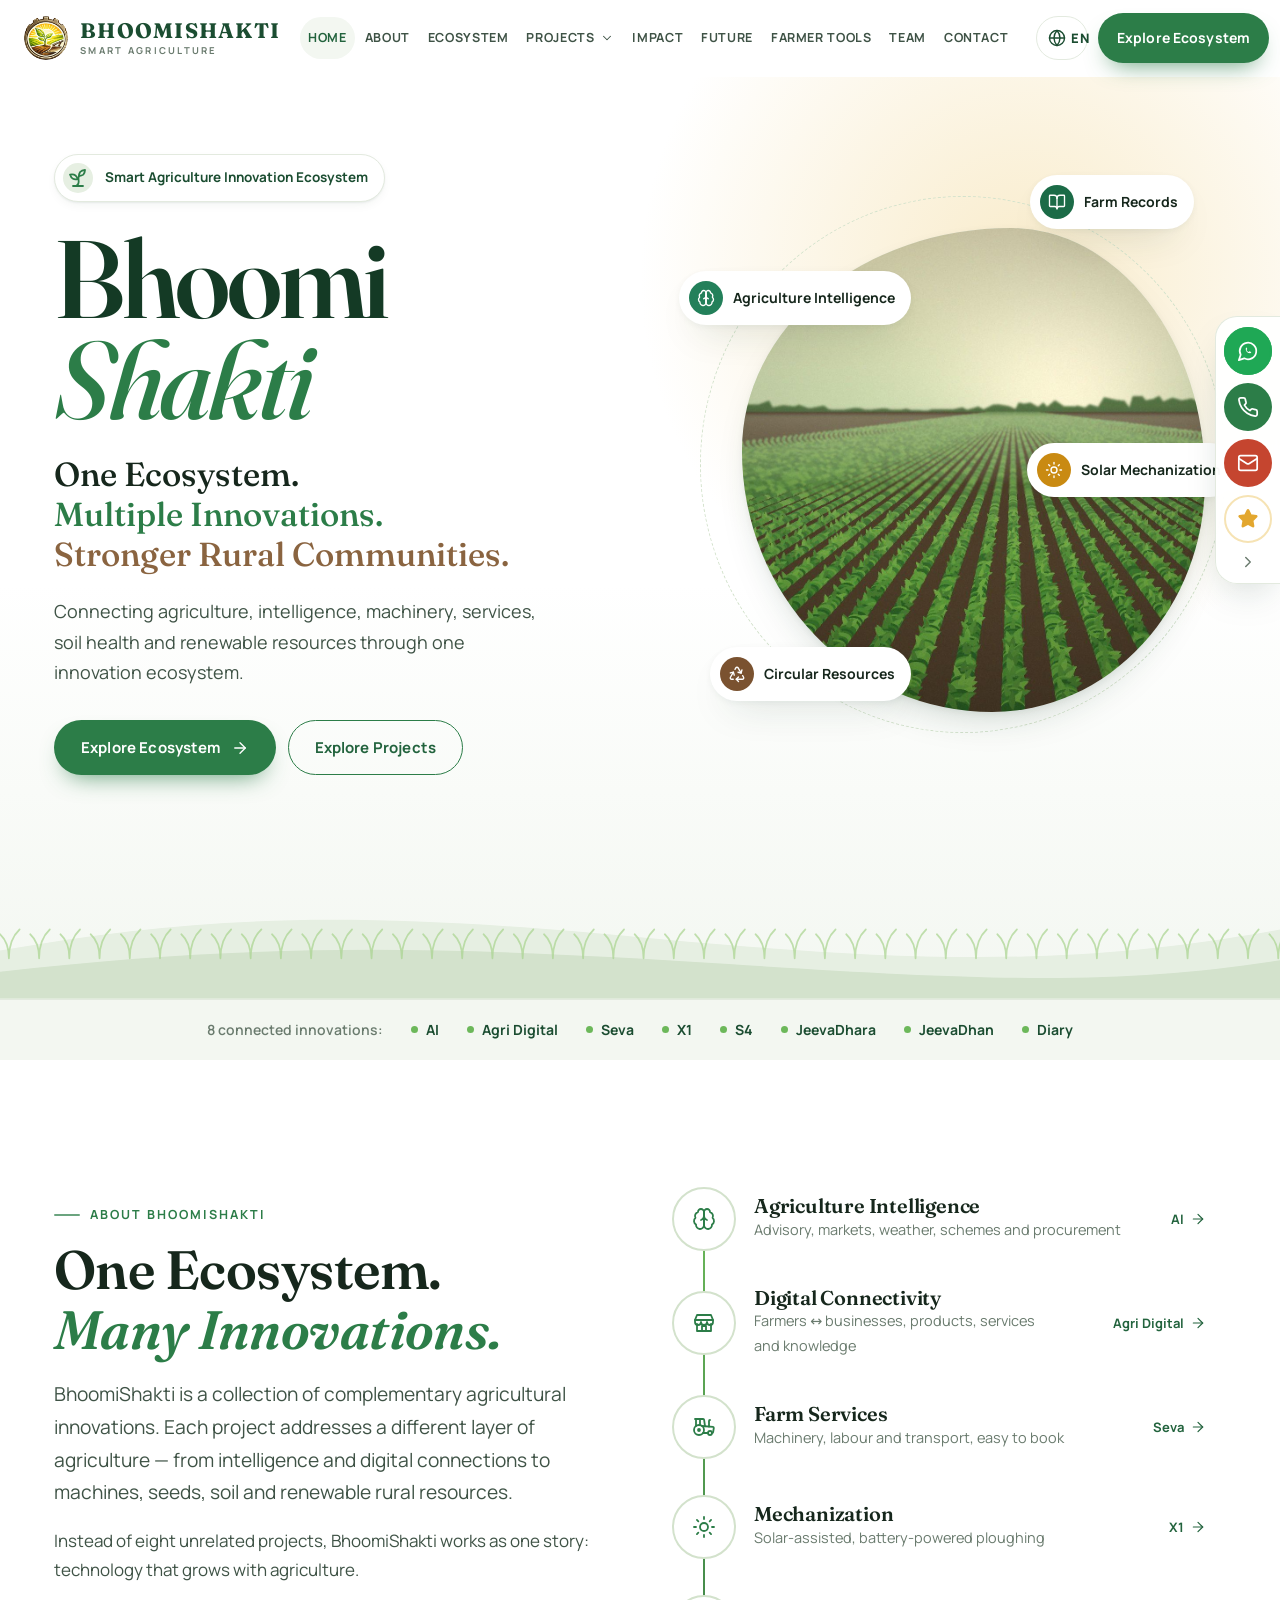
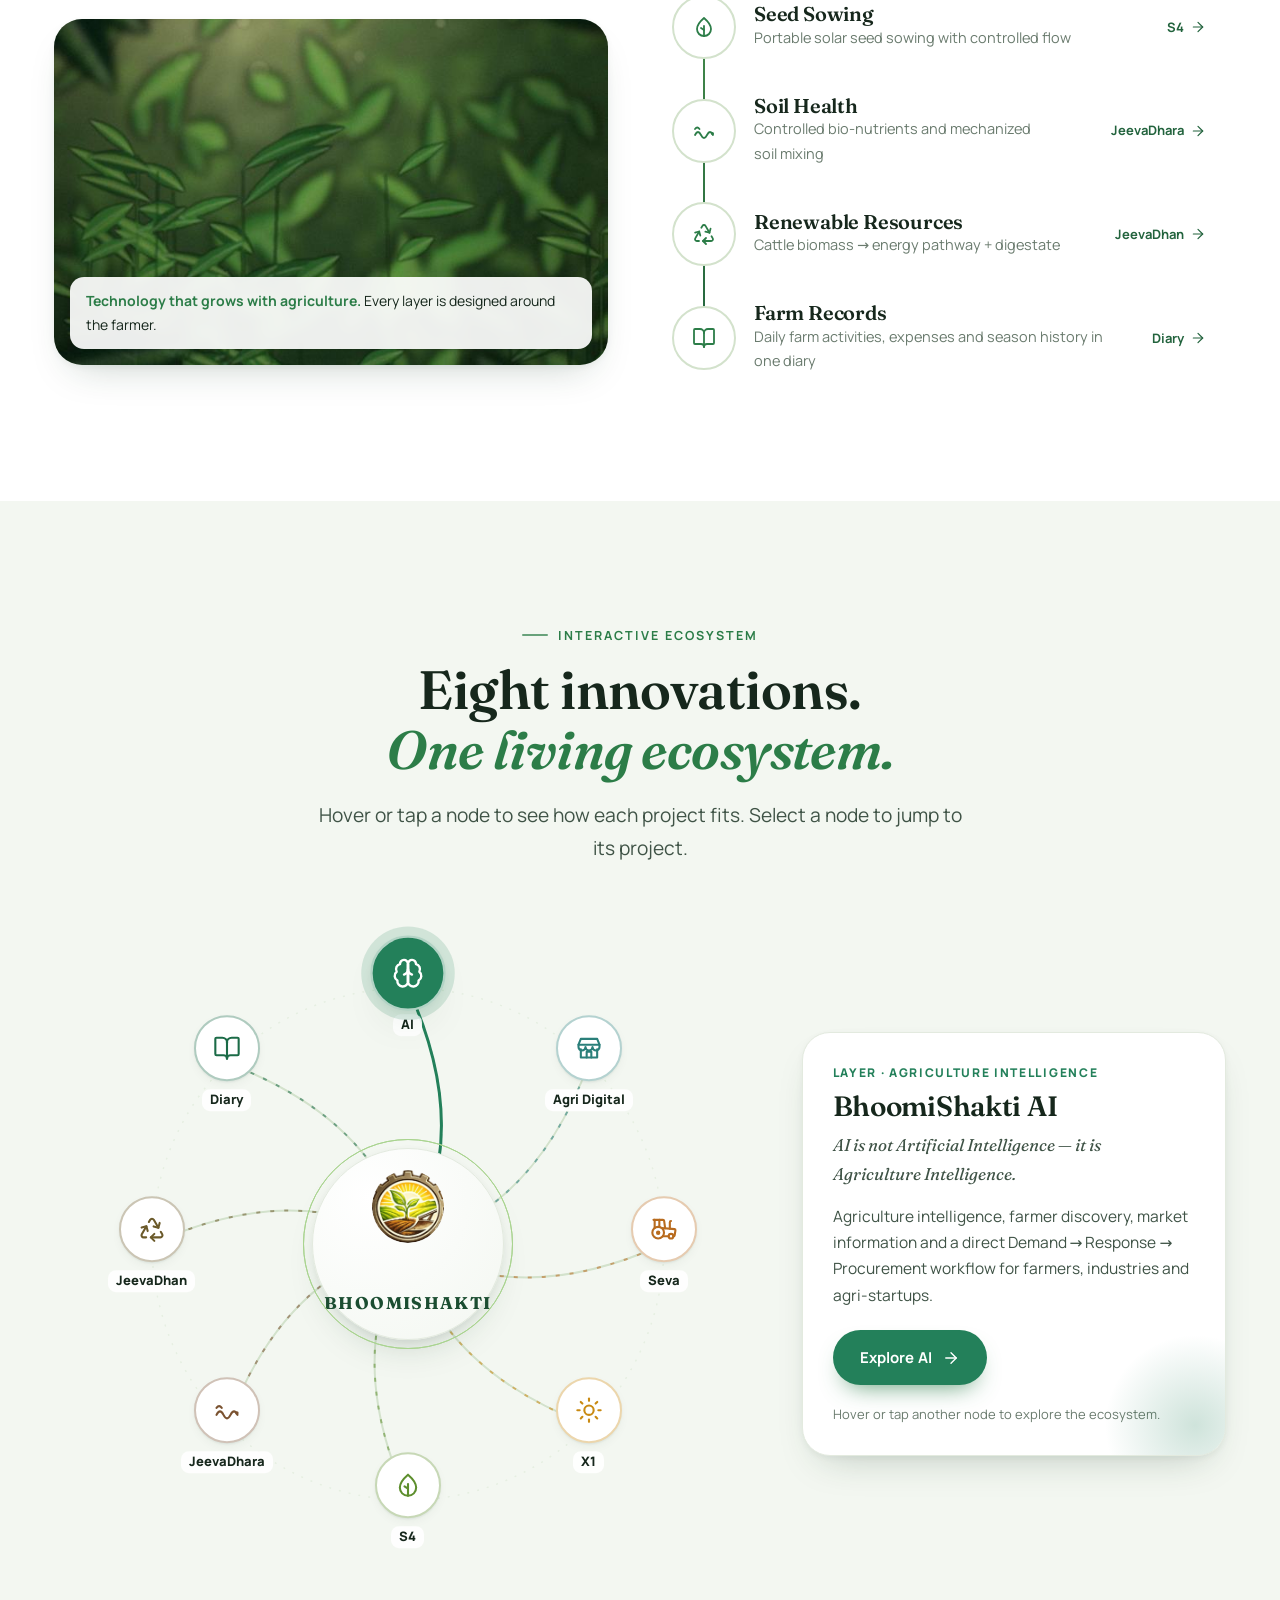
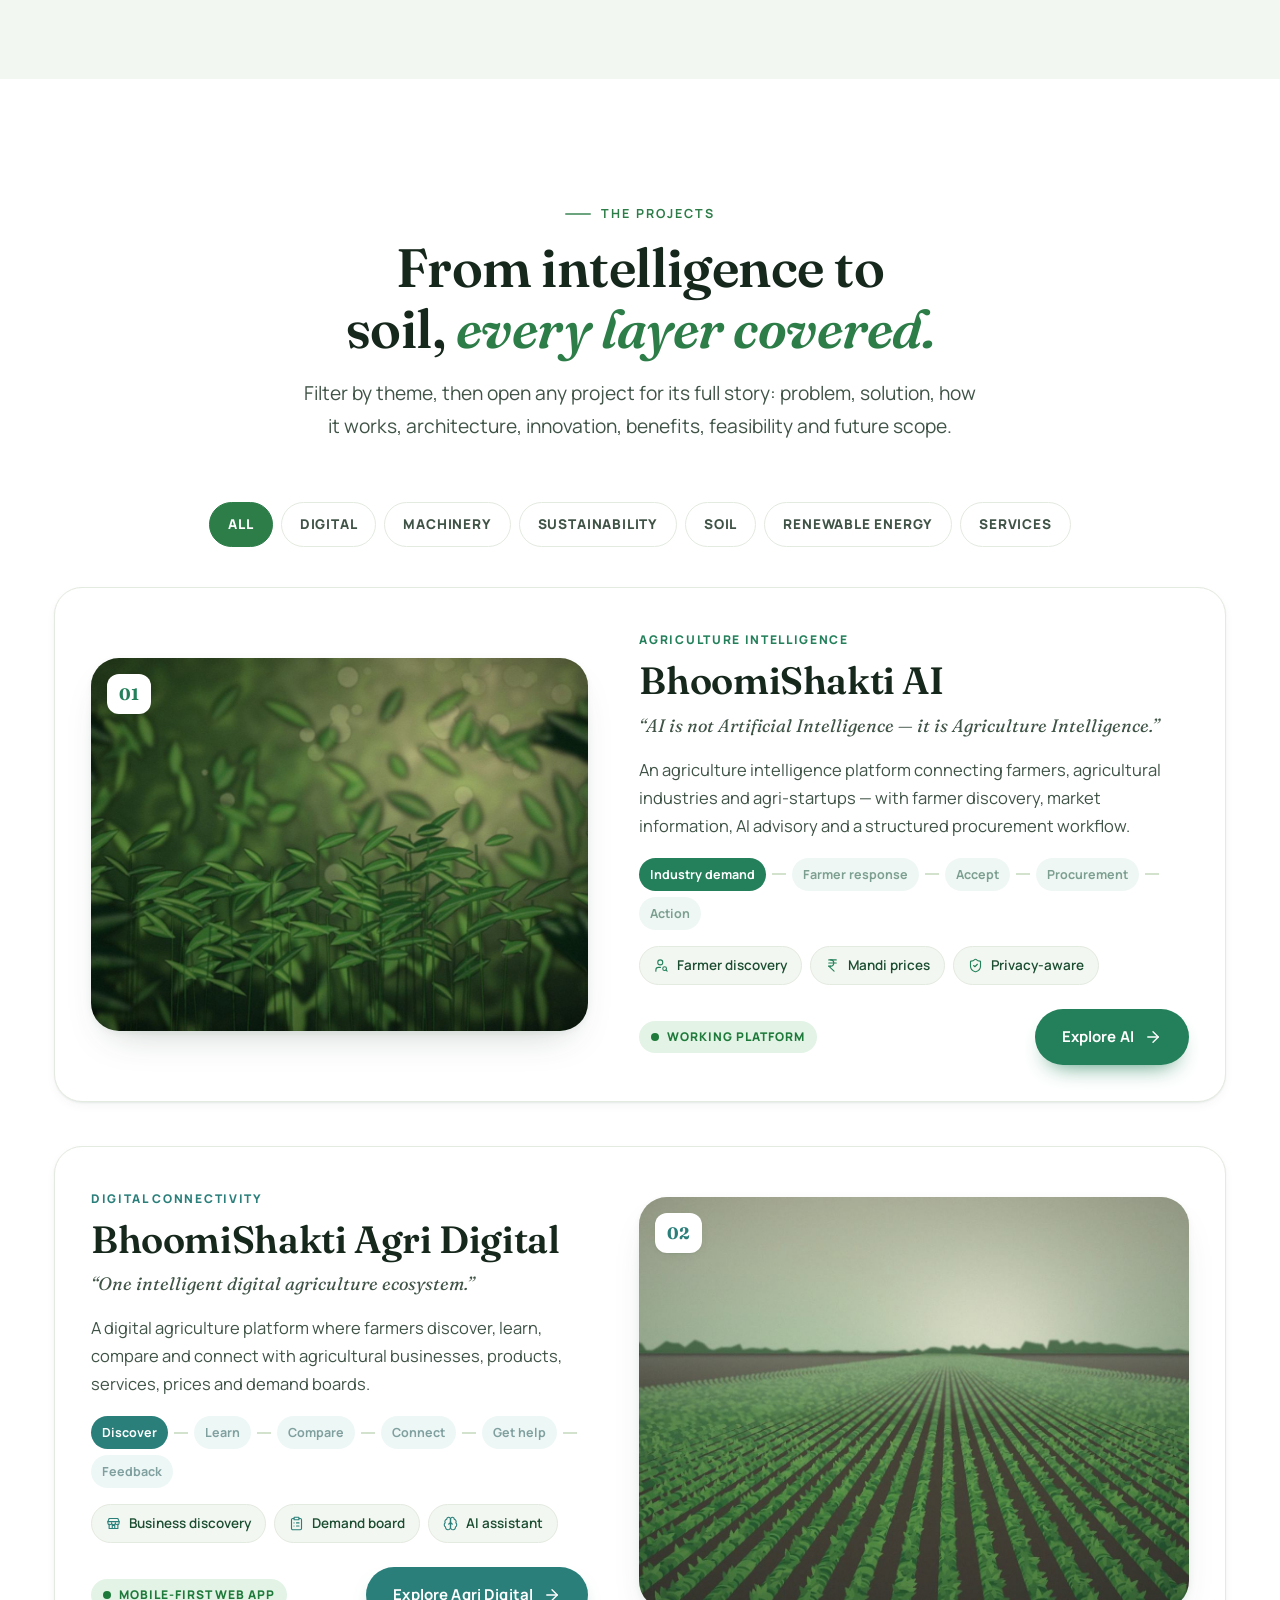
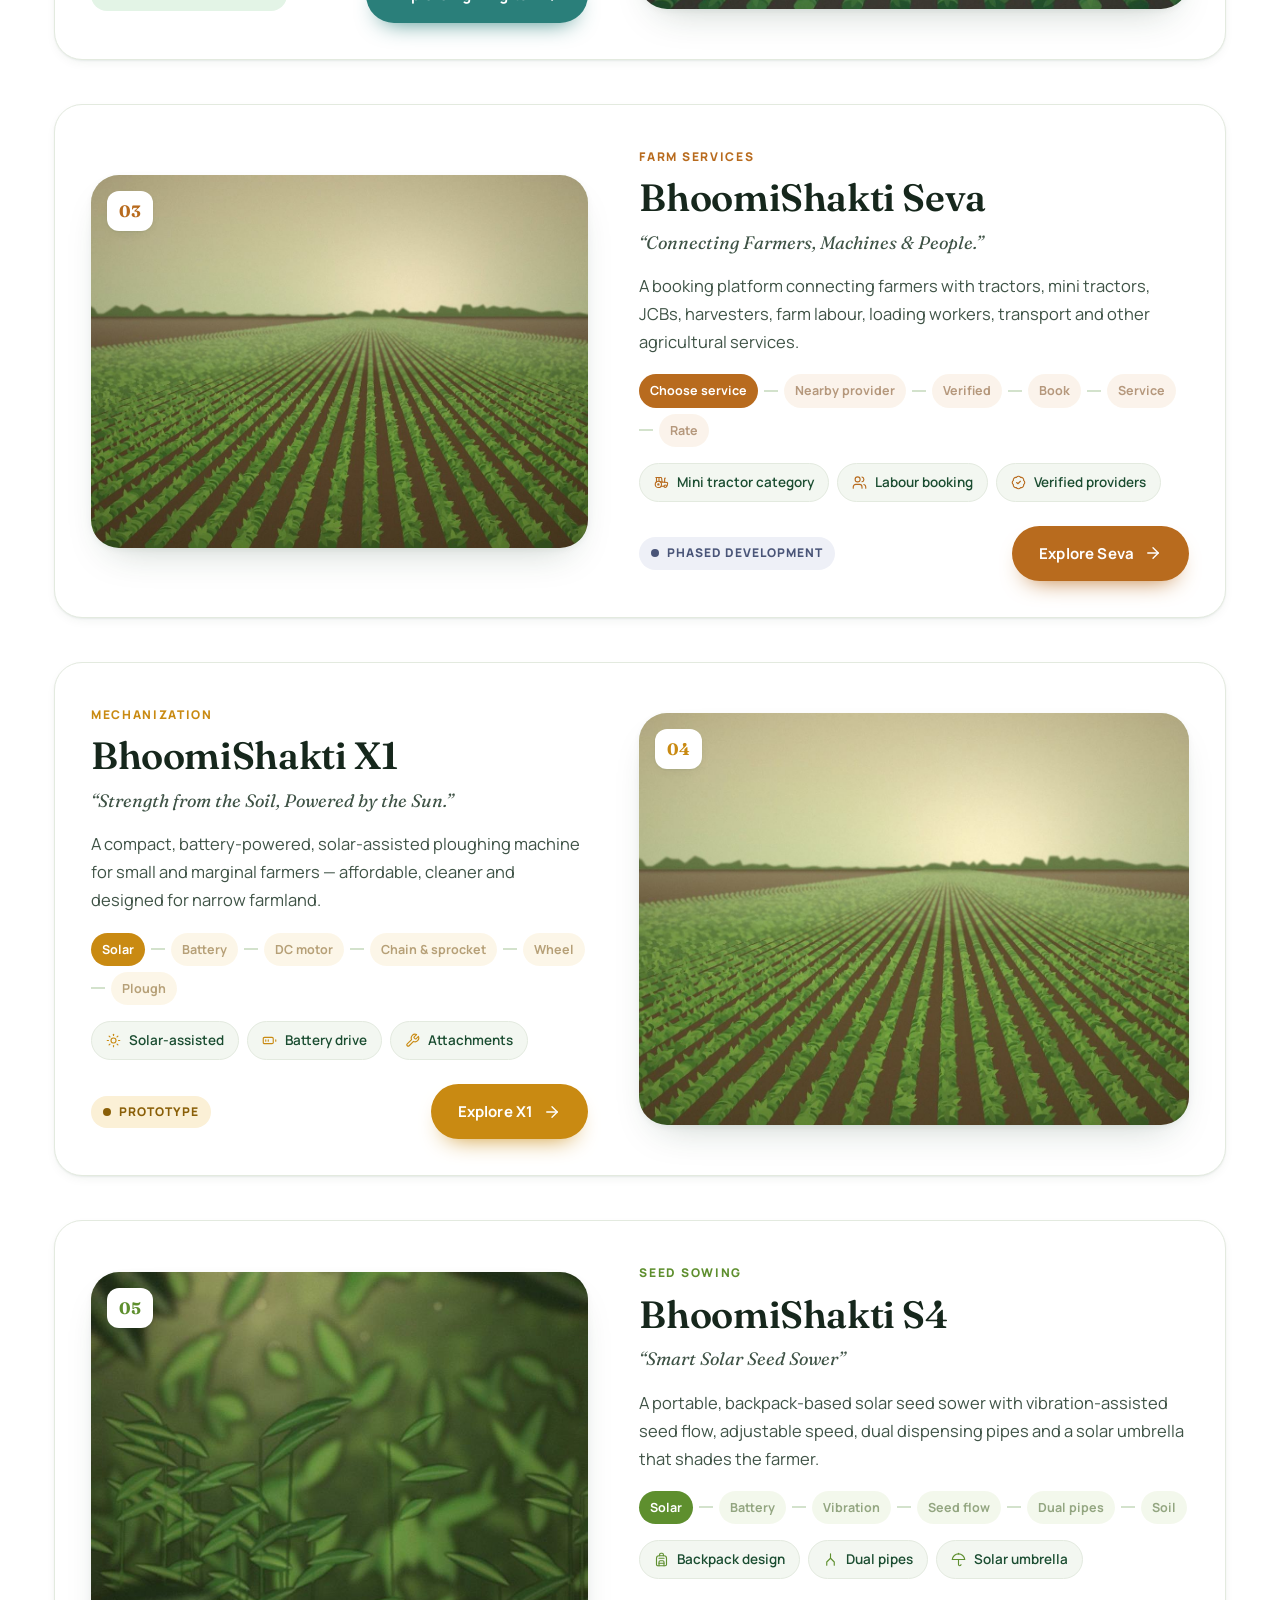
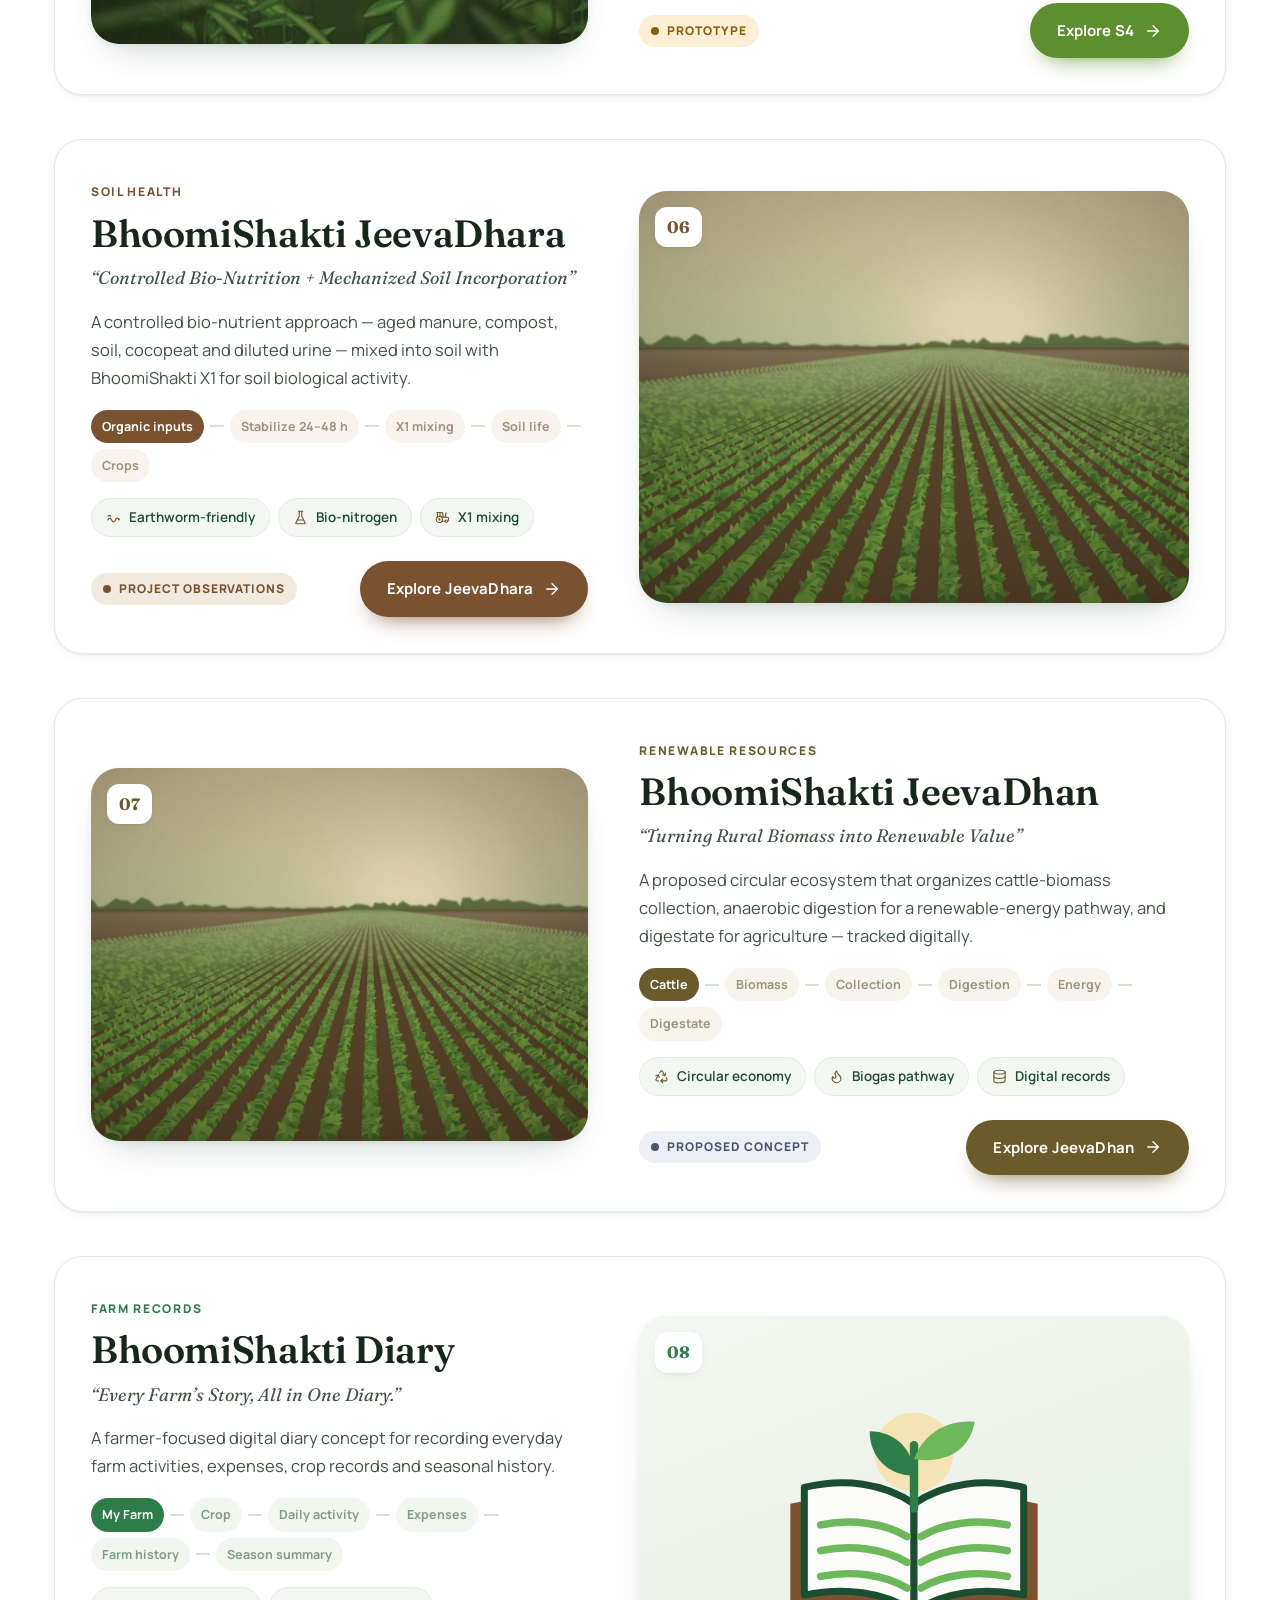
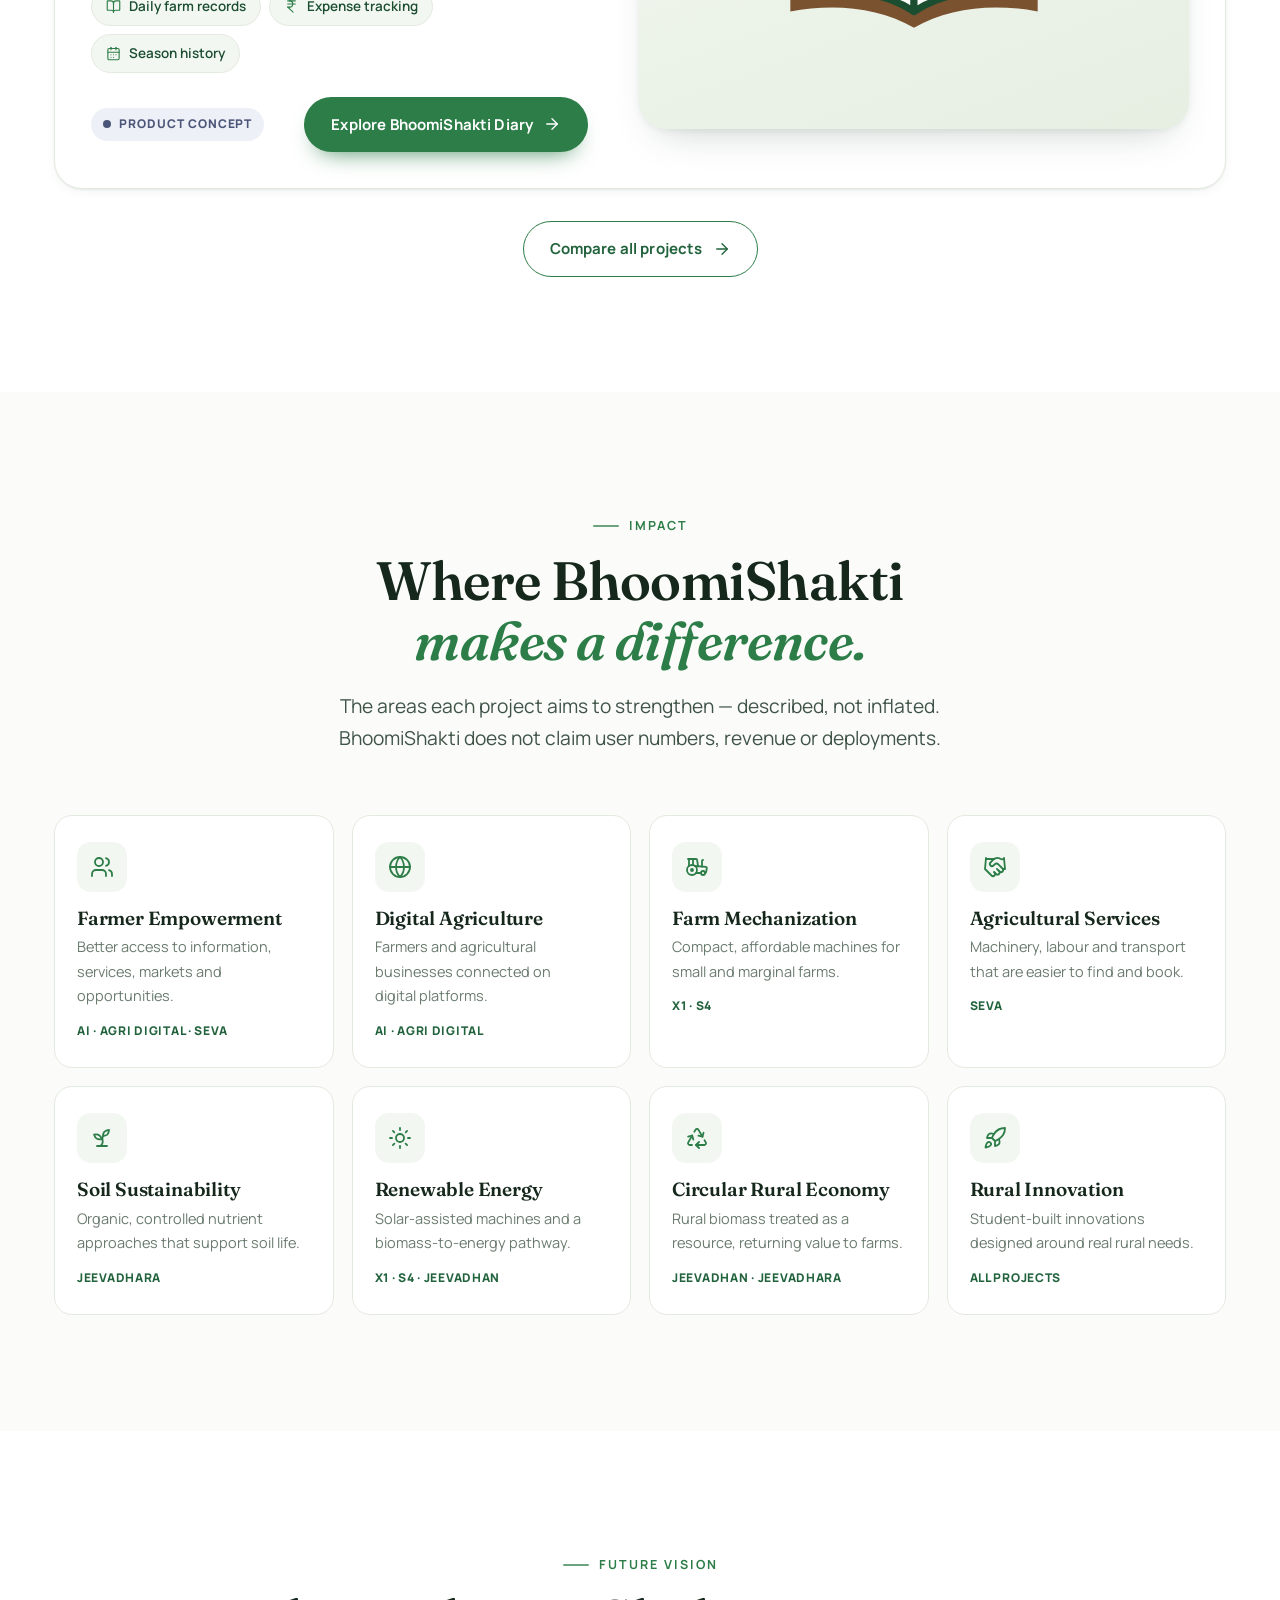
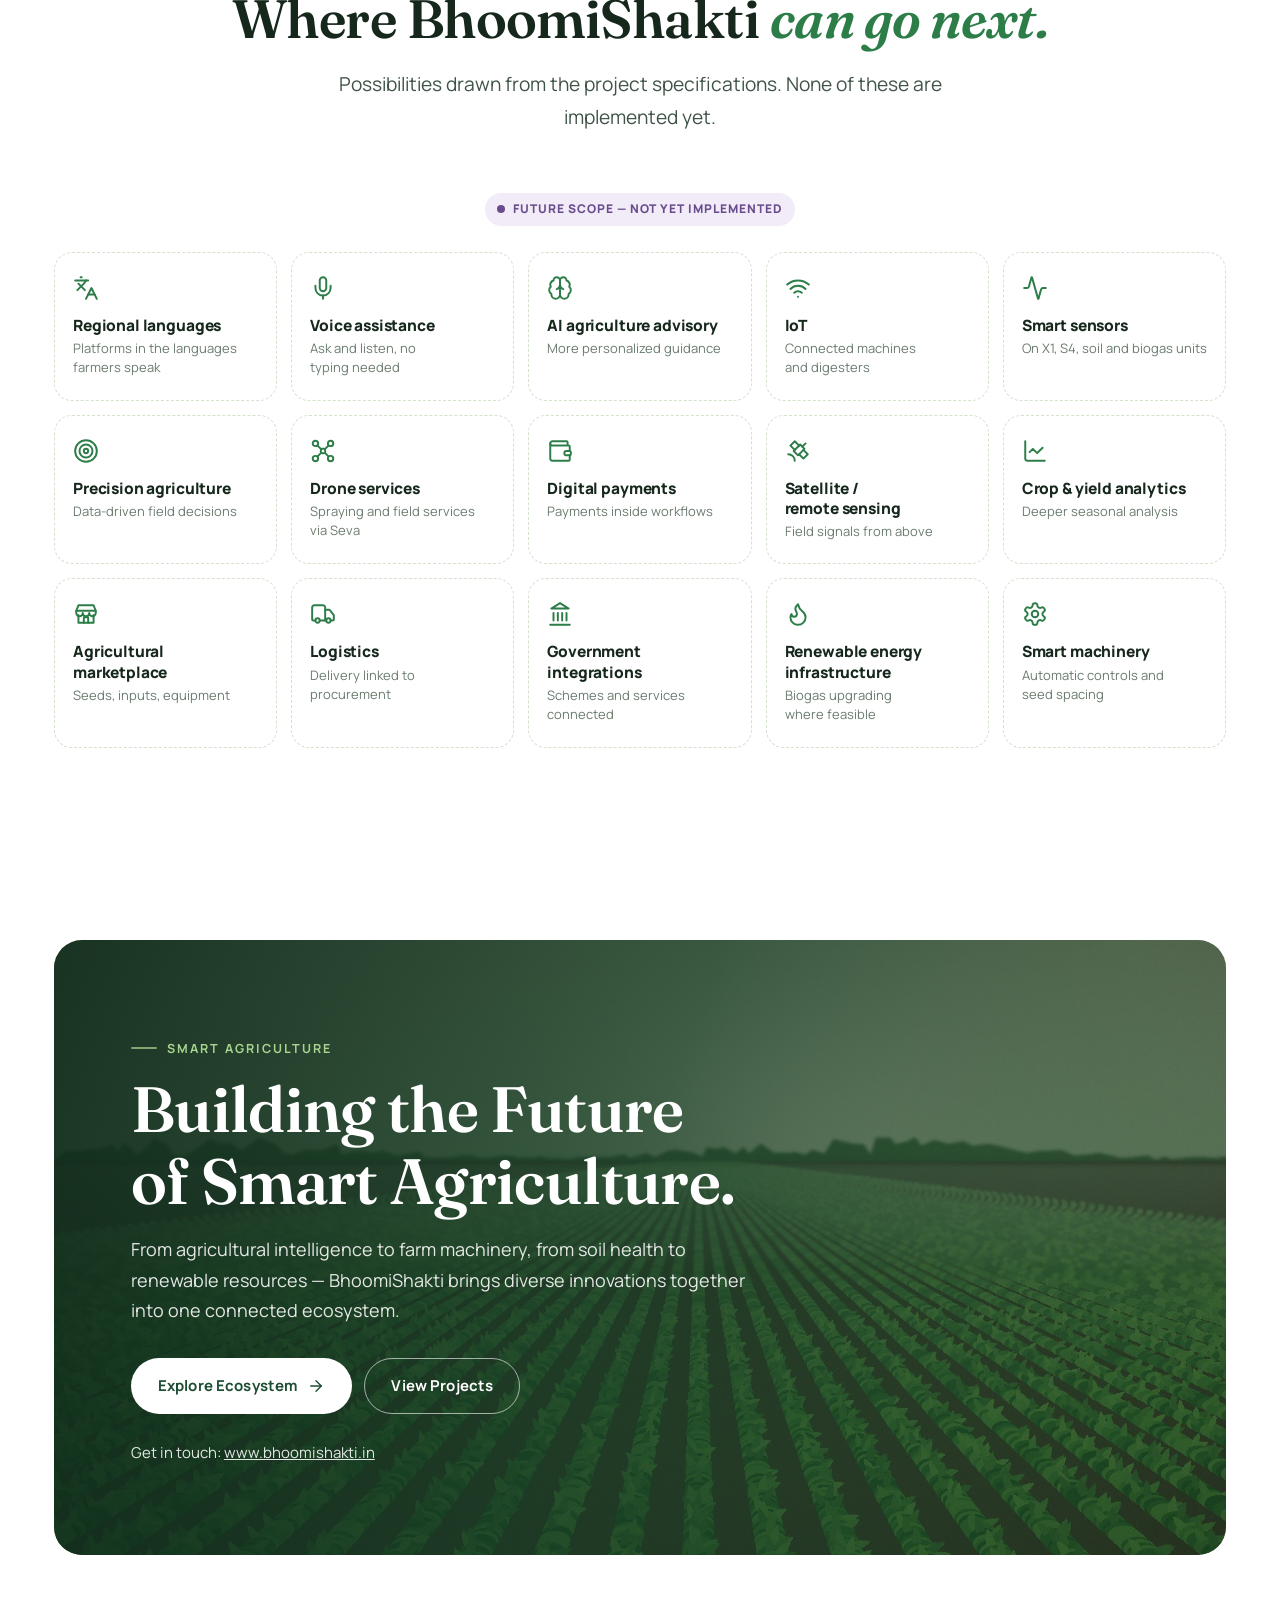
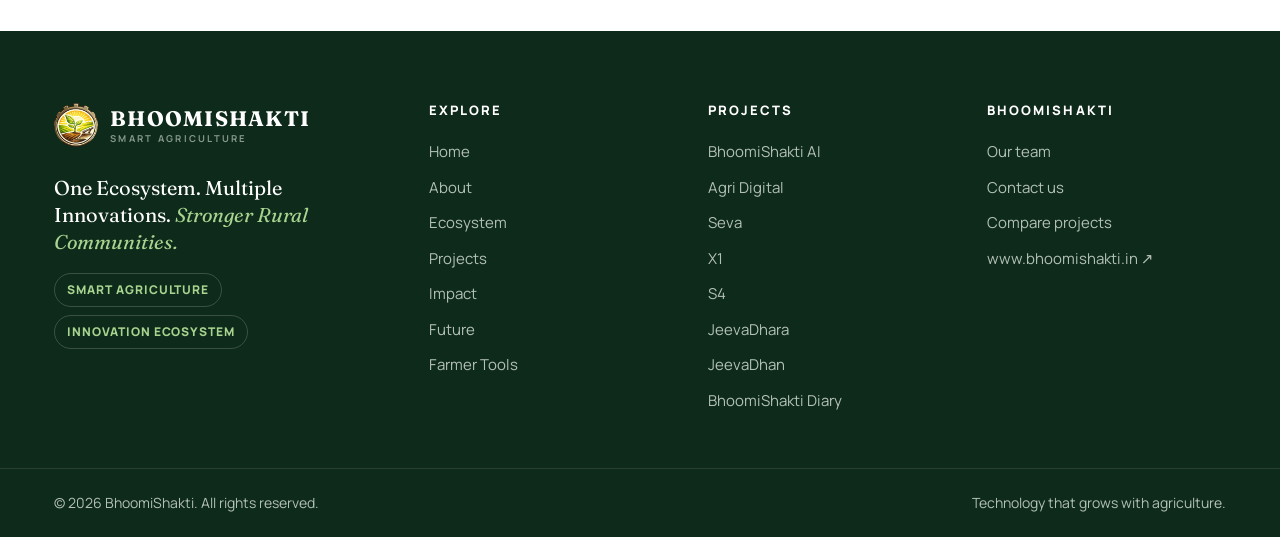
==== index.html @ 0ef5f78e "Update index.html" ====
<!DOCTYPE html>
<html lang="en" class="js-off">
<head>
<meta charset="UTF-8">
<meta name="viewport" content="width=device-width, initial-scale=1.0, viewport-fit=cover">
<title>BhoomiShakti — Smart Agriculture Innovation Ecosystem</title>
<meta name="description" content="BhoomiShakti: one ecosystem of eight agricultural innovations — Agriculture Intelligence, Agri Digital, Seva, X1, S4, JeevaDhara, JeevaDhan and BhoomiShakti Diary.">
<link rel="canonical" href="https://bhoomishakti.in/">
<meta name="robots" content="index, follow">
<meta property="og:type" content="website">
<meta property="og:site_name" content="BhoomiShakti">
<meta property="og:title" content="BhoomiShakti — Smart Agriculture Innovation Ecosystem">
<meta property="og:description" content="BhoomiShakti: one ecosystem of eight agricultural innovations — Agriculture Intelligence, Agri Digital, Seva, X1, S4, JeevaDhara, JeevaDhan and BhoomiShakti Diary.">
<meta property="og:url" content="https://bhoomishakti.in/">
<meta name="twitter:card" content="summary_large_image">
<meta name="twitter:title" content="BhoomiShakti — Smart Agriculture Innovation Ecosystem">
<meta name="twitter:description" content="BhoomiShakti: one ecosystem of eight agricultural innovations — Agriculture Intelligence, Agri Digital, Seva, X1, S4, JeevaDhara, JeevaDhan and BhoomiShakti Diary.">
<script type="application/ld+json">{"@context": "https://schema.org", "@graph": [{"@type": "Organization", "@id": "https://bhoomishakti.in/#organization", "name": "BhoomiShakti", "url": "https://bhoomishakti.in/", "logo": "https://bhoomishakti.in/assets/images/bhoomishakti-logo.png", "description": "BhoomiShakti: one ecosystem of eight agricultural innovations — Agriculture Intelligence, Agri Digital, Seva, X1, S4, JeevaDhara, JeevaDhan and BhoomiShakti Diary."}, {"@type": "WebSite", "@id": "https://bhoomishakti.in/#website", "name": "BhoomiShakti", "url": "https://bhoomishakti.in/", "description": "BhoomiShakti: one ecosystem of eight agricultural innovations — Agriculture Intelligence, Agri Digital, Seva, X1, S4, JeevaDhara, JeevaDhan and BhoomiShakti Diary.", "publisher": {"@id": "https://bhoomishakti.in/#organization"}}]}</script>
<meta name="theme-color" content="#FFFFFF">
<link rel="icon" type="image/png" href="assets/icons/favicon.png">
<link rel="preload" href="assets/fonts/fraunces.woff2" as="font" type="font/woff2" crossorigin>
<link rel="preload" href="assets/fonts/manrope.woff2" as="font" type="font/woff2" crossorigin>
<link rel="stylesheet" href="css/style.css">
</head>
<body class="">
<a class="skip-link" href="#main">Skip to content</a>
<svg xmlns="http://www.w3.org/2000/svg" style="display:none" aria-hidden="true"><defs><symbol id="i-linkedin" viewBox="0 0 24 24"><path d="M16 8a6 6 0 0 1 6 6v7h-4v-7a2 2 0 0 0-4 0v7h-4v-7a6 6 0 0 1 6-6Z"/><rect x="2" y="9" width="4" height="12"/><circle cx="4" cy="4" r="2"/></symbol><symbol id="i-github" viewBox="0 0 24 24"><path d="M15 22v-4a4.8 4.8 0 0 0-1-3.5c3 0 6-2 6-5.5.08-1.25-.27-2.48-1-3.5.28-1.15.28-2.35 0-3.5 0 0-1 0-3 1.5-2.64-.5-5.36-.5-8 0C6 2 5 2 5 2c-.3 1.15-.3 2.35 0 3.5A5.4 5.4 0 0 0 4 9c0 3.5 3 5.5 6 5.5-.39.49-.68 1.05-.85 1.65-.17.6-.22 1.23-.15 1.85v4"/><path d="M9 18c-4.51 2-5-2-7-2"/></symbol><symbol id="i-quote" viewBox="0 0 24 24"><path d="M3 21c3 0 7-1 7-8V5c0-1.25-.76-2.02-2-2H4c-1.25 0-2 .75-2 1.97V11c0 1.25.75 2 2 2 1 0 1 0 1 1v1c0 1-1 2-2 2s-1 .01-1 1.03V20c0 1 0 1 1 1z"/><path d="M15 21c3 0 7-1 7-8V5c0-1.25-.76-2.02-2-2h-4c-1.25 0-2 .75-2 1.97V11c0 1.25.75 2 2 2h.75c0 2.25.25 4-2.75 4v3c0 1 0 1 1 1z"/></symbol><symbol id="i-external" viewBox="0 0 24 24"><path d="M15 3h6v6"/><path d="M10 14 21 3"/><path d="M18 13v6a2 2 0 0 1-2 2H5a2 2 0 0 1-2-2V8a2 2 0 0 1 2-2h6"/></symbol><symbol id="i-user" viewBox="0 0 24 24"><circle cx="12" cy="8" r="5"/><path d="M20 21a8 8 0 0 0-16 0"/></symbol><symbol id="i-leaf" viewBox="0 0 24 24"><path d="M11 20A7 7 0 0 1 9.8 6.1C15.5 5 17 4.48 19 2c1 2 2 4.18 2 8 0 5.5-4.78 10-10 10Z"/><path d="M2 21c0-3 1.85-5.36 5.08-6C9.5 14.52 12 13 13 12"/></symbol><symbol id="i-sprout" viewBox="0 0 24 24"><path d="M7 20h10"/><path d="M10 20c5.5-2.5.8-6.4 3-10"/><path d="M9.5 9.4c1.1.8 1.8 2.2 2.3 3.7-2 .4-3.5.4-4.8-.3-1.2-.6-2.3-1.9-3-4.2 2.8-.5 4.4 0 5.5.8z"/><path d="M14.1 6a7 7 0 0 0-1.1 4c1.9-.1 3.3-.6 4.3-1.4 1-1 1.6-2.3 1.7-4.6-2.7.1-4 1-4.9 2z"/></symbol><symbol id="i-brain" viewBox="0 0 24 24"><path d="M12 5a3 3 0 1 0-5.997.125 4 4 0 0 0-2.526 5.77 4 4 0 0 0 .556 6.588A4 4 0 1 0 12 18Z"/><path d="M12 5a3 3 0 1 1 5.997.125 4 4 0 0 1 2.526 5.77 4 4 0 0 1-.556 6.588A4 4 0 1 1 12 18Z"/><path d="M12 5v13"/><path d="M9 13a4.5 4.5 0 0 0 3-4"/><path d="M15 13a4.5 4.5 0 0 1-3-4"/></symbol><symbol id="i-store" viewBox="0 0 24 24"><path d="M3 9 5 4h14l2 5"/><path d="M3 9h18v2a3 3 0 0 1-6 0 3 3 0 0 1-6 0 3 3 0 0 1-6 0Z"/><path d="M5 13v7h14v-7"/><path d="M10 20v-5h4v5"/></symbol><symbol id="i-tractor" viewBox="0 0 24 24"><path d="m10 11 11 .9a1 1 0 0 1 .8 1.1l-.665 4.158a1 1 0 0 1-.988.842H20"/><path d="M16 18h-5"/><path d="M18 5a1 1 0 0 0-1 1v5.573"/><path d="M3 4h8.129a1 1 0 0 1 .99.863L13 11.246"/><path d="M4 11V4"/><path d="M8 10.1V4"/><circle cx="18" cy="18" r="2"/><circle cx="7" cy="15" r="5"/><circle cx="7" cy="15" r="1"/></symbol><symbol id="i-sun" viewBox="0 0 24 24"><circle cx="12" cy="12" r="4"/><path d="M12 2v2"/><path d="M12 20v2"/><path d="m4.93 4.93 1.41 1.41"/><path d="m17.66 17.66 1.41 1.41"/><path d="M2 12h2"/><path d="M20 12h2"/><path d="m6.34 17.66-1.41 1.41"/><path d="m19.07 4.93-1.41 1.41"/></symbol><symbol id="i-seed" viewBox="0 0 24 24"><path d="M12 21c-4 0-7-3-7-7 0-5 7-11 7-11s7 6 7 11c0 4-3 7-7 7Z"/><path d="M12 21V11"/><path d="M12 15l-3-2"/></symbol><symbol id="i-worm" viewBox="0 0 24 24"><path d="M3 16c2-4 4-4 6 0s4 4 6 0 4-4 6 0"/><circle cx="20.5" cy="14.5" r=".6" fill="currentColor"/><path d="M3 10c1.5-2 3-2 4.5 0"/></symbol><symbol id="i-recycle" viewBox="0 0 24 24"><path d="M7 19H4.815a1.83 1.83 0 0 1-1.57-.881 1.785 1.785 0 0 1-.004-1.784L7.196 9.5"/><path d="M11 19h8.203a1.83 1.83 0 0 0 1.556-.89 1.784 1.784 0 0 0 0-1.775l-1.226-2.12"/><path d="m14 16-3 3 3 3"/><path d="M8.293 13.596 7.196 9.5 3.1 10.598"/><path d="m9.344 5.811 1.093-1.892A1.83 1.83 0 0 1 11.985 3a1.784 1.784 0 0 1 1.546.888l3.943 6.843"/><path d="m13.378 9.633 4.096 1.098 1.097-4.096"/></symbol><symbol id="i-arrow" viewBox="0 0 24 24"><path d="M5 12h14"/><path d="m12 5 7 7-7 7"/></symbol><symbol id="i-arrow-down" viewBox="0 0 24 24"><path d="M12 5v14"/><path d="m19 12-7 7-7-7"/></symbol><symbol id="i-chevron" viewBox="0 0 24 24"><path d="m6 9 6 6 6-6"/></symbol><symbol id="i-chevron-left" viewBox="0 0 24 24"><path d="m15 18-6-6 6-6"/></symbol><symbol id="i-chevron-right" viewBox="0 0 24 24"><path d="m9 18 6-6-6-6"/></symbol><symbol id="i-up" viewBox="0 0 24 24"><path d="m18 15-6-6-6 6"/></symbol><symbol id="i-menu" viewBox="0 0 24 24"><path d="M4 6h16"/><path d="M4 12h16"/><path d="M4 18h16"/></symbol><symbol id="i-close" viewBox="0 0 24 24"><path d="M18 6 6 18"/><path d="m6 6 12 12"/></symbol><symbol id="i-plus" viewBox="0 0 24 24"><path d="M5 12h14"/><path d="M12 5v14"/></symbol><symbol id="i-check" viewBox="0 0 24 24"><path d="M20 6 9 17l-5-5"/></symbol><symbol id="i-users" viewBox="0 0 24 24"><path d="M16 21v-2a4 4 0 0 0-4-4H6a4 4 0 0 0-4 4v2"/><circle cx="9" cy="7" r="4"/><path d="M22 21v-2a4 4 0 0 0-3-3.87"/><path d="M16 3.13a4 4 0 0 1 0 7.75"/></symbol><symbol id="i-user-search" viewBox="0 0 24 24"><circle cx="10" cy="7" r="4"/><path d="M10.3 15H7a4 4 0 0 0-4 4v2"/><circle cx="17" cy="17" r="3"/><path d="m21 21-1.9-1.9"/></symbol><symbol id="i-search" viewBox="0 0 24 24"><circle cx="11" cy="11" r="8"/><path d="m21 21-4.3-4.3"/></symbol><symbol id="i-pin" viewBox="0 0 24 24"><path d="M20 10c0 5-5.5 10.2-7.4 11.8a1 1 0 0 1-1.2 0C9.5 20.2 4 15 4 10a8 8 0 0 1 16 0"/><circle cx="12" cy="10" r="3"/></symbol><symbol id="i-message" viewBox="0 0 24 24"><path d="M14 9a2 2 0 0 1-2 2H6l-4 4V4a2 2 0 0 1 2-2h8a2 2 0 0 1 2 2z"/><path d="M18 9h2a2 2 0 0 1 2 2v11l-4-4h-6a2 2 0 0 1-2-2v-1"/></symbol><symbol id="i-package" viewBox="0 0 24 24"><path d="m16 16 2 2 4-4"/><path d="M21 10V8a2 2 0 0 0-1-1.73l-7-4a2 2 0 0 0-2 0l-7 4A2 2 0 0 0 3 8v8a2 2 0 0 0 1 1.73l7 4a2 2 0 0 0 2 0l2-1.14"/><path d="m7.5 4.27 9 5.15"/><path d="M3.29 7 12 12l8.71-5"/><path d="M12 22V12"/></symbol><symbol id="i-megaphone" viewBox="0 0 24 24"><path d="m3 11 18-5v12L3 14v-3z"/><path d="M11.6 16.8a3 3 0 1 1-5.8-1.6"/></symbol><symbol id="i-cloud" viewBox="0 0 24 24"><path d="M12 2v2"/><path d="m4.93 4.93 1.41 1.41"/><path d="M20 12h2"/><path d="m19.07 4.93-1.41 1.41"/><path d="M15.947 12.65a4 4 0 0 0-5.925-4.128"/><path d="M13 22H7a5 5 0 1 1 4.9-6H13a3 3 0 0 1 0 6Z"/></symbol><symbol id="i-landmark" viewBox="0 0 24 24"><path d="M3 22h18"/><path d="M6 18v-7"/><path d="M10 18v-7"/><path d="M14 18v-7"/><path d="M18 18v-7"/><path d="M12 2 20 7H4z"/></symbol><symbol id="i-rupee" viewBox="0 0 24 24"><path d="M6 3h12"/><path d="M6 8h12"/><path d="m6 13 8.5 8"/><path d="M6 13h3"/><path d="M9 13c6.667 0 6.667-10 0-10"/></symbol><symbol id="i-calendar" viewBox="0 0 24 24"><rect width="18" height="18" x="3" y="4" rx="2"/><path d="M16 2v4"/><path d="M8 2v4"/><path d="M3 10h18"/><path d="M8 14h.01"/><path d="M12 14h.01"/><path d="M16 14h.01"/><path d="M8 18h.01"/><path d="M12 18h.01"/></symbol><symbol id="i-microscope" viewBox="0 0 24 24"><path d="M6 18h8"/><path d="M3 22h18"/><path d="M14 22a7 7 0 1 0 0-14h-1"/><path d="M9 14h2"/><path d="M9 12a2 2 0 0 1-2-2V6h6v4a2 2 0 0 1-2 2Z"/><path d="M12 6V3a1 1 0 0 0-1-1H9a1 1 0 0 0-1 1v3"/></symbol><symbol id="i-handshake" viewBox="0 0 24 24"><path d="m11 17 2 2a1 1 0 1 0 3-3"/><path d="m14 14 2.5 2.5a1 1 0 1 0 3-3l-3.88-3.88a3 3 0 0 0-4.24 0l-.88.88a1 1 0 1 1-3-3l2.81-2.81a5.79 5.79 0 0 1 7.06-.87l.47.28a2 2 0 0 0 1.42.25L21 4"/><path d="m21 3 1 11h-2"/><path d="M3 3 2 14l6.5 6.5a1 1 0 1 0 3-3"/><path d="M3 4h8"/></symbol><symbol id="i-shield" viewBox="0 0 24 24"><path d="M20 13c0 5-3.5 7.5-7.66 8.95a1 1 0 0 1-.67-.01C7.5 20.5 4 18 4 13V6a1 1 0 0 1 1-1c2 0 4.5-1.2 6.24-2.72a1.17 1.17 0 0 1 1.52 0C14.51 3.81 17 5 19 5a1 1 0 0 1 1 1z"/><path d="m9 12 2 2 4-4"/></symbol><symbol id="i-eye-off" viewBox="0 0 24 24"><path d="M10.733 5.076a10.744 10.744 0 0 1 11.205 6.575 1 1 0 0 1 0 .696 10.747 10.747 0 0 1-1.444 2.49"/><path d="M14.084 14.158a3 3 0 0 1-4.242-4.242"/><path d="M17.479 17.499a10.75 10.75 0 0 1-15.417-5.151 1 1 0 0 1 0-.696 10.75 10.75 0 0 1 4.446-5.143"/><path d="m2 2 20 20"/></symbol><symbol id="i-layers" viewBox="0 0 24 24"><path d="m12.83 2.18a2 2 0 0 0-1.66 0L2.6 6.08a1 1 0 0 0 0 1.83l8.58 3.91a2 2 0 0 0 1.66 0l8.58-3.9a1 1 0 0 0 0-1.83Z"/><path d="m22 17.65-9.17 4.16a2 2 0 0 1-1.66 0L2 17.65"/><path d="m22 12.65-9.17 4.16a2 2 0 0 1-1.66 0L2 12.65"/></symbol><symbol id="i-network" viewBox="0 0 24 24"><rect x="16" y="16" width="6" height="6" rx="1"/><rect x="2" y="16" width="6" height="6" rx="1"/><rect x="9" y="2" width="6" height="6" rx="1"/><path d="M5 16v-3a1 1 0 0 1 1-1h12a1 1 0 0 1 1 1v3"/><path d="M12 12V8"/></symbol><symbol id="i-globe" viewBox="0 0 24 24"><circle cx="12" cy="12" r="10"/><path d="M12 2a14.5 14.5 0 0 0 0 20 14.5 14.5 0 0 0 0-20"/><path d="M2 12h20"/></symbol><symbol id="i-server" viewBox="0 0 24 24"><rect width="20" height="8" x="2" y="2" rx="2"/><rect width="20" height="8" x="2" y="14" rx="2"/><path d="M6 6h.01"/><path d="M6 18h.01"/></symbol><symbol id="i-database" viewBox="0 0 24 24"><ellipse cx="12" cy="5" rx="9" ry="3"/><path d="M3 5v14a9 3 0 0 0 18 0V5"/><path d="M3 12a9 3 0 0 0 18 0"/></symbol><symbol id="i-code" viewBox="0 0 24 24"><path d="m16 18 6-6-6-6"/><path d="m8 6-6 6 6 6"/></symbol><symbol id="i-battery" viewBox="0 0 24 24"><rect x="2" y="7" width="16" height="10" rx="2"/><path d="M22 11v2"/><path d="M6 11v2"/><path d="M10 11v2"/></symbol><symbol id="i-zap" viewBox="0 0 24 24"><path d="M4 14a1 1 0 0 1-.78-1.63l9.9-10.2a.5.5 0 0 1 .86.46l-1.92 6.02A1 1 0 0 0 13 10h7a1 1 0 0 1 .78 1.63l-9.9 10.2a.5.5 0 0 1-.86-.46l1.92-6.02A1 1 0 0 0 11 14z"/></symbol><symbol id="i-cog" viewBox="0 0 24 24"><path d="M12.22 2h-.44a2 2 0 0 0-2 2v.18a2 2 0 0 1-1 1.73l-.43.25a2 2 0 0 1-2 0l-.15-.08a2 2 0 0 0-2.73.73l-.22.38a2 2 0 0 0 .73 2.73l.15.1a2 2 0 0 1 1 1.72v.51a2 2 0 0 1-1 1.74l-.15.09a2 2 0 0 0-.73 2.73l.22.38a2 2 0 0 0 2.73.73l.15-.08a2 2 0 0 1 2 0l.43.25a2 2 0 0 1 1 1.73V20a2 2 0 0 0 2 2h.44a2 2 0 0 0 2-2v-.18a2 2 0 0 1 1-1.73l.43-.25a2 2 0 0 1 2 0l.15.08a2 2 0 0 0 2.73-.73l.22-.39a2 2 0 0 0-.73-2.73l-.15-.08a2 2 0 0 1-1-1.74v-.5a2 2 0 0 1 1-1.74l.15-.09a2 2 0 0 0 .73-2.73l-.22-.38a2 2 0 0 0-2.73-.73l-.15.08a2 2 0 0 1-2 0l-.43-.25a2 2 0 0 1-1-1.73V4a2 2 0 0 0-2-2z"/><circle cx="12" cy="12" r="3"/></symbol><symbol id="i-wheel" viewBox="0 0 24 24"><circle cx="12" cy="12" r="9"/><circle cx="12" cy="12" r="2"/><path d="M12 3v7"/><path d="M12 14v7"/><path d="M3 12h7"/><path d="M14 12h7"/></symbol><symbol id="i-chain" viewBox="0 0 24 24"><path d="M9 17H7A5 5 0 0 1 7 7h2"/><path d="M15 7h2a5 5 0 1 1 0 10h-2"/><path d="M8 12h8"/></symbol><symbol id="i-blade" viewBox="0 0 24 24"><path d="M4 20 14 8l6-4-2 7-12 11"/><path d="M4 20h7"/></symbol><symbol id="i-panel" viewBox="0 0 24 24"><rect x="3" y="4" width="18" height="11" rx="1"/><path d="M3 9.5h18"/><path d="M9 4v11"/><path d="M15 4v11"/><path d="M12 15v5"/><path d="M8 20h8"/></symbol><symbol id="i-umbrella" viewBox="0 0 24 24"><path d="M22 12a10.06 10.06 0 0 0-20 0Z"/><path d="M12 12v8a2 2 0 0 0 4 0"/><path d="M12 2v1"/></symbol><symbol id="i-backpack" viewBox="0 0 24 24"><path d="M4 10a4 4 0 0 1 4-4h8a4 4 0 0 1 4 4v10a2 2 0 0 1-2 2H6a2 2 0 0 1-2-2Z"/><path d="M8 10h8"/><path d="M8 18h8"/><path d="M8 22v-6a2 2 0 0 1 2-2h4a2 2 0 0 1 2 2v6"/><path d="M9 6V4a2 2 0 0 1 2-2h2a2 2 0 0 1 2 2v2"/></symbol><symbol id="i-sliders" viewBox="0 0 24 24"><path d="M4 21v-7"/><path d="M4 10V3"/><path d="M12 21v-9"/><path d="M12 8V3"/><path d="M20 21v-5"/><path d="M20 12V3"/><path d="M2 14h4"/><path d="M10 8h4"/><path d="M18 16h4"/></symbol><symbol id="i-pipes" viewBox="0 0 24 24"><path d="M12 3v7"/><path d="M12 10 6 16v5"/><path d="m12 10 6 6v5"/></symbol><symbol id="i-vibrate" viewBox="0 0 24 24"><path d="m2 8 2 2-2 2 2 2-2 2"/><path d="m22 8-2 2 2 2-2 2 2 2"/><rect width="8" height="14" x="8" y="5" rx="1"/></symbol><symbol id="i-droplet" viewBox="0 0 24 24"><path d="M12 22a7 7 0 0 0 7-7c0-2-1-3.9-3-5.5s-3.5-4-4-6.5c-.5 2.5-2 4.9-4 6.5C6 11.1 5 13 5 15a7 7 0 0 0 7 7z"/></symbol><symbol id="i-flask" viewBox="0 0 24 24"><path d="M10 2v7.527a2 2 0 0 1-.211.896L4.72 20.55a1 1 0 0 0 .9 1.45h12.76a1 1 0 0 0 .9-1.45l-5.069-10.127A2 2 0 0 1 14 9.527V2"/><path d="M8.5 2h7"/><path d="M7 16h10"/></symbol><symbol id="i-factory" viewBox="0 0 24 24"><path d="M2 20a2 2 0 0 0 2 2h16a2 2 0 0 0 2-2V8l-7 5V8l-7 5V4a2 2 0 0 0-2-2H4a2 2 0 0 0-2 2Z"/><path d="M17 18h1"/><path d="M12 18h1"/><path d="M7 18h1"/></symbol><symbol id="i-flame" viewBox="0 0 24 24"><path d="M8.5 14.5A2.5 2.5 0 0 0 11 12c0-1.38-.5-2-1-3-1.072-2.143-.224-4.054 2-6 .5 2.5 2 4.9 4 6.5 2 1.6 3 3.5 3 5.5a7 7 0 1 1-14 0c0-1.153.433-2.294 1-3a2.5 2.5 0 0 0 2.5 2.5z"/></symbol><symbol id="i-cow" viewBox="0 0 24 24"><path d="M5 9c-1.5 0-3-1-3-3 2 0 3 .5 4 1.5"/><path d="M19 9c1.5 0 3-1 3-3-2 0-3 .5-4 1.5"/><path d="M6 8.5C6 6 8.5 4 12 4s6 2 6 4.5V14a6 6 0 0 1-12 0Z"/><ellipse cx="12" cy="15.5" rx="3.5" ry="2.5"/><path d="M10.5 15.5h.01"/><path d="M13.5 15.5h.01"/><path d="M9 10h.01"/><path d="M15 10h.01"/></symbol><symbol id="i-truck" viewBox="0 0 24 24"><path d="M14 18V6a2 2 0 0 0-2-2H4a2 2 0 0 0-2 2v11a1 1 0 0 0 1 1h2"/><path d="M15 18H9"/><path d="M19 18h2a1 1 0 0 0 1-1v-3.65a1 1 0 0 0-.22-.624l-3.48-4.35A1 1 0 0 0 17.52 8H14"/><circle cx="17" cy="18" r="2"/><circle cx="7" cy="18" r="2"/></symbol><symbol id="i-drone" viewBox="0 0 24 24"><circle cx="5" cy="5" r="2.5"/><circle cx="19" cy="5" r="2.5"/><circle cx="5" cy="19" r="2.5"/><circle cx="19" cy="19" r="2.5"/><path d="M7 7l3 3"/><path d="m17 7-3 3"/><path d="m7 17 3-3"/><path d="m17 17-3-3"/><rect x="10" y="10" width="4" height="4" rx="1"/></symbol><symbol id="i-digger" viewBox="0 0 24 24"><path d="M2 18h12"/><circle cx="4.5" cy="18" r="2.5"/><circle cx="11.5" cy="18" r="2.5"/><path d="M3 15V11h6l2 4"/><path d="M9 11 14 5l5 3-2 4h-3"/><path d="M19 8v5"/></symbol><symbol id="i-water" viewBox="0 0 24 24"><path d="M2 6c.6.5 1.2 1 2.5 1C7 7 7 5 9.5 5c2.6 0 2.4 2 5 2 2.5 0 2.5-2 5-2 1.3 0 1.9.5 2.5 1"/><path d="M2 12c.6.5 1.2 1 2.5 1 2.5 0 2.5-2 5-2 2.6 0 2.4 2 5 2 2.5 0 2.5-2 5-2 1.3 0 1.9.5 2.5 1"/><path d="M2 18c.6.5 1.2 1 2.5 1 2.5 0 2.5-2 5-2 2.6 0 2.4 2 5 2 2.5 0 2.5-2 5-2 1.3 0 1.9.5 2.5 1"/></symbol><symbol id="i-phone" viewBox="0 0 24 24"><rect width="14" height="20" x="5" y="2" rx="2"/><path d="M12 18h.01"/></symbol><symbol id="i-star" viewBox="0 0 24 24"><path d="M11.525 2.295a.53.53 0 0 1 .95 0l2.31 4.679a2.12 2.12 0 0 0 1.595 1.16l5.166.756a.53.53 0 0 1 .294.904l-3.736 3.638a2.12 2.12 0 0 0-.611 1.878l.882 5.14a.53.53 0 0 1-.771.56l-4.618-2.428a2.12 2.12 0 0 0-1.973 0L6.396 21.01a.53.53 0 0 1-.77-.56l.881-5.139a2.12 2.12 0 0 0-.611-1.879L2.16 9.795a.53.53 0 0 1 .294-.906l5.165-.755a2.12 2.12 0 0 0 1.597-1.16z"/></symbol><symbol id="i-info" viewBox="0 0 24 24"><circle cx="12" cy="12" r="10"/><path d="M12 16v-4"/><path d="M12 8h.01"/></symbol><symbol id="i-mic" viewBox="0 0 24 24"><path d="M12 2a3 3 0 0 0-3 3v7a3 3 0 0 0 6 0V5a3 3 0 0 0-3-3Z"/><path d="M19 10v2a7 7 0 0 1-14 0v-2"/><path d="M12 19v3"/></symbol><symbol id="i-languages" viewBox="0 0 24 24"><path d="m5 8 6 6"/><path d="m4 14 6-6 2-3"/><path d="M2 5h12"/><path d="M7 2h1"/><path d="m22 22-5-10-5 10"/><path d="M14 18h6"/></symbol><symbol id="i-satellite" viewBox="0 0 24 24"><path d="M13 7 9 3 5 7l4 4"/><path d="m17 11 4 4-4 4-4-4"/><path d="m8 12 4 4 6-6-4-4Z"/><path d="m16 8 3-3"/><path d="M9 21a6 6 0 0 0-6-6"/></symbol><symbol id="i-chart" viewBox="0 0 24 24"><path d="M3 3v16a2 2 0 0 0 2 2h16"/><path d="m19 9-5 5-4-4-3 3"/></symbol><symbol id="i-wallet" viewBox="0 0 24 24"><path d="M19 7V4a1 1 0 0 0-1-1H5a2 2 0 0 0 0 4h15a1 1 0 0 1 1 1v4h-3a2 2 0 0 0 0 4h3a1 1 0 0 0 1-1v-2a1 1 0 0 0-1-1"/><path d="M3 5v14a2 2 0 0 0 2 2h15a1 1 0 0 0 1-1v-4"/></symbol><symbol id="i-rocket" viewBox="0 0 24 24"><path d="M4.5 16.5c-1.5 1.26-2 5-2 5s3.74-.5 5-2c.71-.84.7-2.13-.09-2.91a2.18 2.18 0 0 0-2.91-.09z"/><path d="m12 15-3-3a22 22 0 0 1 2-3.95A12.88 12.88 0 0 1 22 2c0 2.72-.78 7.5-6 11a22.35 22.35 0 0 1-4 2z"/><path d="M9 12H4s.55-3.03 2-4c1.62-1.08 5 0 5 0"/><path d="M12 15v5s3.03-.55 4-2c1.08-1.62 0-5 0-5"/></symbol><symbol id="i-building" viewBox="0 0 24 24"><path d="M6 22V4a2 2 0 0 1 2-2h8a2 2 0 0 1 2 2v18Z"/><path d="M6 12H4a2 2 0 0 0-2 2v6a2 2 0 0 0 2 2h2"/><path d="M18 9h2a2 2 0 0 1 2 2v9a2 2 0 0 1-2 2h-2"/><path d="M10 6h4"/><path d="M10 10h4"/><path d="M10 14h4"/><path d="M10 18h4"/></symbol><symbol id="i-target" viewBox="0 0 24 24"><circle cx="12" cy="12" r="10"/><circle cx="12" cy="12" r="6"/><circle cx="12" cy="12" r="2"/></symbol><symbol id="i-badge" viewBox="0 0 24 24"><path d="M3.85 8.62a4 4 0 0 1 4.78-4.77 4 4 0 0 1 6.74 0 4 4 0 0 1 4.78 4.78 4 4 0 0 1 0 6.74 4 4 0 0 1-4.77 4.78 4 4 0 0 1-6.75 0 4 4 0 0 1-4.78-4.77 4 4 0 0 1 0-6.76Z"/><path d="m9 12 2 2 4-4"/></symbol><symbol id="i-clock" viewBox="0 0 24 24"><circle cx="12" cy="12" r="10"/><path d="M12 6v6l4 2"/></symbol><symbol id="i-activity" viewBox="0 0 24 24"><path d="M22 12h-2.48a2 2 0 0 0-1.93 1.46l-2.35 8.36a.25.25 0 0 1-.48 0L9.24 2.18a.25.25 0 0 0-.48 0l-2.35 8.36A2 2 0 0 1 4.49 12H2"/></symbol><symbol id="i-wifi" viewBox="0 0 24 24"><path d="M12 20h.01"/><path d="M2 8.82a15 15 0 0 1 20 0"/><path d="M5 12.859a10 10 0 0 1 14 0"/><path d="M8.5 16.429a5 5 0 0 1 7 0"/></symbol><symbol id="i-compass" viewBox="0 0 24 24"><circle cx="12" cy="12" r="10"/><path d="m16.24 7.76-1.804 5.411a2 2 0 0 1-1.265 1.265L7.76 16.24l1.804-5.411a2 2 0 0 1 1.265-1.265z"/></symbol><symbol id="i-sparkles" viewBox="0 0 24 24"><path d="M9.937 15.5A2 2 0 0 0 8.5 14.063l-6.135-1.582a.5.5 0 0 1 0-.962L8.5 9.936A2 2 0 0 0 9.937 8.5l1.582-6.135a.5.5 0 0 1 .963 0L14.063 8.5A2 2 0 0 0 15.5 9.937l6.135 1.581a.5.5 0 0 1 0 .964L15.5 14.063a2 2 0 0 0-1.437 1.437l-1.582 6.135a.5.5 0 0 1-.963 0z"/></symbol><symbol id="i-book" viewBox="0 0 24 24"><path d="M12 7v14"/><path d="M3 18a1 1 0 0 1-1-1V4a1 1 0 0 1 1-1h5a4 4 0 0 1 4 4 4 4 0 0 1 4-4h5a1 1 0 0 1 1 1v13a1 1 0 0 1-1 1h-6a3 3 0 0 0-3 3 3 3 0 0 0-3-3z"/></symbol><symbol id="i-scale" viewBox="0 0 24 24"><path d="m16 16 3-8 3 8c-.87.65-1.92 1-3 1s-2.13-.35-3-1Z"/><path d="m2 16 3-8 3 8c-.87.65-1.92 1-3 1s-2.13-.35-3-1Z"/><path d="M7 21h10"/><path d="M12 3v18"/><path d="M3 7h2c2 0 5-1 7-2 2 1 5 2 7 2h2"/></symbol><symbol id="i-help" viewBox="0 0 24 24"><circle cx="12" cy="12" r="10"/><path d="M9.09 9a3 3 0 0 1 5.83 1c0 2-3 3-3 3"/><path d="M12 17h.01"/></symbol><symbol id="i-thumbs" viewBox="0 0 24 24"><path d="M7 10v12"/><path d="M15 5.88 14 10h5.83a2 2 0 0 1 1.92 2.56l-2.33 8A2 2 0 0 1 17.5 22H4a2 2 0 0 1-2-2v-8a2 2 0 0 1 2-2h2.76a2 2 0 0 0 1.79-1.11L12 2a3.13 3.13 0 0 1 3 3.88Z"/></symbol><symbol id="i-mountain" viewBox="0 0 24 24"><path d="m8 3 4 8 5-5 5 15H2L8 3z"/></symbol><symbol id="i-repeat" viewBox="0 0 24 24"><path d="m17 2 4 4-4 4"/><path d="M3 11v-1a4 4 0 0 1 4-4h14"/><path d="m7 22-4-4 4-4"/><path d="M21 13v1a4 4 0 0 1-4 4H3"/></symbol><symbol id="i-clipboard" viewBox="0 0 24 24"><rect width="8" height="4" x="8" y="2" rx="1" ry="1"/><path d="M16 4h2a2 2 0 0 1 2 2v14a2 2 0 0 1-2 2H6a2 2 0 0 1-2-2V6a2 2 0 0 1 2-2h2"/><path d="M12 11h4"/><path d="M12 16h4"/><path d="M8 11h.01"/><path d="M8 16h.01"/></symbol><symbol id="i-lock" viewBox="0 0 24 24"><rect width="18" height="11" x="3" y="11" rx="2" ry="2"/><path d="M7 11V7a5 5 0 0 1 10 0v4"/></symbol><symbol id="i-test" viewBox="0 0 24 24"><path d="M9 2v17.5A2.5 2.5 0 0 1 6.5 22A2.5 2.5 0 0 1 4 19.5V2"/><path d="M20 2v17.5a2.5 2.5 0 0 1-2.5 2.5a2.5 2.5 0 0 1-2.5-2.5V2"/><path d="M3 2h7"/><path d="M14 2h7"/><path d="M9 16H4"/><path d="M20 16h-5"/></symbol><symbol id="i-wrench" viewBox="0 0 24 24"><path d="M14.7 6.3a1 1 0 0 0 0 1.4l1.6 1.6a1 1 0 0 0 1.4 0l3.77-3.77a6 6 0 0 1-7.94 7.94l-6.91 6.91a2.12 2.12 0 0 1-3-3l6.91-6.91a6 6 0 0 1 7.94-7.94l-3.76 3.76z"/></symbol><symbol id="i-hammer" viewBox="0 0 24 24"><path d="m15 12-8.373 8.373a1 1 0 1 1-3-3L12 9"/><path d="m18 15 4-4"/><path d="m21.5 11.5-1.914-1.914A2 2 0 0 1 19 8.172V7l-2.26-2.26a6 6 0 0 0-4.202-1.756L9 2.96l.92.82A6.18 6.18 0 0 1 12 8.4V10l2 2h1.172a2 2 0 0 1 1.414.586L18.5 14.5"/></symbol><symbol id="i-heart" viewBox="0 0 24 24"><path d="M19 14c1.49-1.46 3-3.21 3-5.5A5.5 5.5 0 0 0 16.5 3c-1.76 0-3 .5-4.5 2-1.5-1.5-2.74-2-4.5-2A5.5 5.5 0 0 0 2 8.5c0 2.3 1.5 4.05 3 5.5l7 7Z"/></symbol><symbol id="i-wind" viewBox="0 0 24 24"><path d="M12.8 19.6A2 2 0 1 0 14 16H2"/><path d="M17.5 8a2.5 2.5 0 1 1 2 4H2"/><path d="M9.8 4.4A2 2 0 1 1 11 8H2"/></symbol><symbol id="i-microbe" viewBox="0 0 24 24"><circle cx="12" cy="12" r="5"/><path d="M12 7V3"/><path d="M12 21v-4"/><path d="M7 12H3"/><path d="M21 12h-4"/><path d="m8.5 8.5-2.8-2.8"/><path d="m18.3 18.3-2.8-2.8"/><path d="m15.5 8.5 2.8-2.8"/><path d="m5.7 18.3 2.8-2.8"/></symbol><symbol id="i-plant" viewBox="0 0 24 24"><path d="M12 22V12"/><path d="M12 12C12 7 8 5 3 5c0 5 3 7 9 7Z"/><path d="M12 14c0-4 3-6 8-6 0 4-3 6-8 6Z"/></symbol><symbol id="i-mail" viewBox="0 0 24 24"><rect width="20" height="16" x="2" y="4" rx="2"/><path d="m22 7-8.97 5.7a1.94 1.94 0 0 1-2.06 0L2 7"/></symbol></defs></svg>

<header class="site-header">
  <nav class="container nav" aria-label="Main">
    <a class="brand" href="index.html" aria-label="BhoomiShakti home">
      <!-- IMAGE: BhoomiShakti logo emblem (navigation).
      Use the official circular BhoomiShakti emblem (gear, sprout, sun, field) as a transparent PNG or SVG.
      Purpose: brand recognition on every page. -->
      <img src="assets/images/bhoomishakti-logo.png" alt="BhoomiShakti emblem" width="44" height="44">
      <span class="brand-word">BHOOMISHAKTI<small>SMART AGRICULTURE</small></span>
    </a>
    <ul class="nav-links">
      <li><a class="nav-link" href="#home">Home</a></li>
      <li><a class="nav-link" href="#about">About</a></li>
      <li><a class="nav-link" href="#ecosystem">Ecosystem</a></li>
      <li class="dropdown">
        <button class="nav-link" type="button" aria-expanded="false" aria-haspopup="true">Projects <svg class="ico caret" aria-hidden="true"><use href="#i-chevron"></use></svg></button>
        <div class="dropdown-menu" role="menu">
          <a href="ai.html"><span class="dm-dot"><svg class="ico" aria-hidden="true"><use href="#i-brain"></use></svg></span><span><b>BhoomiShakti AI</b><span class="dm-sub">Agriculture intelligence & procurement</span></span></a><a href="agri-digital.html"><span class="dm-dot"><svg class="ico" aria-hidden="true"><use href="#i-store"></use></svg></span><span><b>BhoomiShakti Agri Digital</b><span class="dm-sub">Farmers ↔ businesses, products & services</span></span></a><a href="seva.html"><span class="dm-dot"><svg class="ico" aria-hidden="true"><use href="#i-tractor"></use></svg></span><span><b>BhoomiShakti Seva</b><span class="dm-sub">Machinery, labour & transport booking</span></span></a><a href="x1.html"><span class="dm-dot"><svg class="ico" aria-hidden="true"><use href="#i-sun"></use></svg></span><span><b>BhoomiShakti X1</b><span class="dm-sub">Solar-assisted ploughing machine</span></span></a><a href="s4.html"><span class="dm-dot"><svg class="ico" aria-hidden="true"><use href="#i-seed"></use></svg></span><span><b>BhoomiShakti S4</b><span class="dm-sub">Portable solar seed sower</span></span></a><a href="jeevadhara.html"><span class="dm-dot"><svg class="ico" aria-hidden="true"><use href="#i-worm"></use></svg></span><span><b>BhoomiShakti JeevaDhara</b><span class="dm-sub">Bio-nutrients & soil mixing</span></span></a><a href="jeevadhan.html"><span class="dm-dot"><svg class="ico" aria-hidden="true"><use href="#i-recycle"></use></svg></span><span><b>BhoomiShakti JeevaDhan</b><span class="dm-sub">Biomass, energy & circular economy</span></span></a><a href="bhoomishakti-diary.html"><span class="dm-dot"><svg class="ico" aria-hidden="true"><use href="#i-book"></use></svg></span><span><b>BhoomiShakti Diary</b><span class="dm-sub">Farm records app · product concept</span></span></a>
          <a class="dm-all" href="projects.html">View all projects &amp; compare <svg class="ico" aria-hidden="true"><use href="#i-arrow"></use></svg></a>
        </div>
      </li>
      <li><a class="nav-link" href="#impact">Impact</a></li>
      <li><a class="nav-link" href="#future">Future</a></li>
      <li><a class="nav-link nav-tools" href="farmer-tools.html">Farmer Tools</a></li>
      <li><a class="nav-link" href="team.html">Team</a></li>
      <li><a class="nav-link" href="contact.html">Contact</a></li>
    </ul>
    <div class="nav-cta">
      <a class="btn btn-primary" href="#ecosystem">Explore Ecosystem</a>
      <button class="burger" type="button" aria-label="Open menu" aria-expanded="false" aria-controls="mobile-nav"><svg class="ico" aria-hidden="true"><use href="#i-menu"></use></svg></button>
    </div>
  </nav>
</header>

<div class="mobile-nav" id="mobile-nav" aria-hidden="true" role="dialog" aria-modal="true" aria-label="Menu">
  <div class="mobile-nav-top">
    <a class="brand" href="index.html">
      <!-- IMAGE: BhoomiShakti logo emblem (mobile menu). Use the official circular BhoomiShakti emblem as a transparent PNG/SVG. Purpose: brand recognition inside the mobile menu. -->
      <img src="https://github.com/Akshay-appu/BHOOMIIMAGE/blob/main/t13.png?raw=true" alt="" width="44" height="44"><span class="brand-word">BHOOMISHAKTI<small>SMART AGRICULTURE</small></span></a>
    <button class="burger mobile-close" type="button" aria-label="Close menu" style="display:grid"><svg class="ico" aria-hidden="true"><use href="#i-close"></use></svg></button>
  </div>
  <a class="m-link" href="#home">Home <span>01</span></a>
  <a class="m-link" href="#about">About <span>02</span></a>
  <a class="m-link" href="#ecosystem">Ecosystem <span>03</span></a>
  <a class="m-link" href="projects.html">Projects <span>04</span></a>
  <a class="m-link" href="#impact">Impact <span>05</span></a>
  <a class="m-link" href="#future">Future <span>06</span></a>
  <a class="m-link" href="farmer-tools.html">Farmer Tools <span>07</span></a>
  <a class="m-link" href="team.html">Team <span>08</span></a>
  <a class="m-link" href="contact.html">Contact <span>09</span></a>
  <div class="m-projects"><a href="ai.html">AI</a><a href="agri-digital.html">Agri Digital</a><a href="seva.html">Seva</a><a href="x1.html">X1</a><a href="s4.html">S4</a><a href="jeevadhara.html">JeevaDhara</a><a href="jeevadhan.html">JeevaDhan</a><a href="bhoomishakti-diary.html">Diary</a></div>
  <a class="btn btn-primary" href="#ecosystem">Explore Ecosystem <svg class="ico" aria-hidden="true"><use href="#i-arrow"></use></svg></a>
</div>

<main id="main">

<!-- ================= HERO ================= -->
<section class="hero-home" id="home" aria-labelledby="hero-title">
  <div class="sun-glow" aria-hidden="true"></div>
  <div class="leaf-layer" data-leaves="16" aria-hidden="true"></div>
  <div class="container hero-grid">
    <div>
      <span class="hero-mark reveal"><span class="sprout"><svg class="ico" aria-hidden="true"><use href="#i-sprout"></use></svg></span>Smart Agriculture Innovation Ecosystem</span>
      <h1 class="hero-title reveal" id="hero-title"><span>Bhoomi</span><span class="word-shakti">Shakti</span></h1>
      <p class="hero-tagline reveal"><span>One Ecosystem.</span><span>Multiple Innovations.</span><span>Stronger Rural Communities.</span></p>
      <p class="hero-sub reveal">Connecting agriculture, intelligence, machinery, services, soil health and renewable resources through one innovation ecosystem.</p>
      <div class="btn-row reveal">
        <a class="btn btn-primary" href="#ecosystem">Explore Ecosystem <svg class="ico" aria-hidden="true"><use href="#i-arrow"></use></svg></a>
        <a class="btn btn-outline" href="#projects">Explore Projects</a>
      </div>
    </div>
    <div class="hero-visual reveal scale">
      <div class="orbit-ring" aria-hidden="true"></div>
      <div class="frame blob">
<!-- IMAGE: Home hero agricultural landscape. Use a natural Indian farming landscape with green crops, ideally with a farmer, in soft morning sunlight. Purpose: communicate smart and sustainable agriculture at first glance. -->
<img src="assets/images/home-hero-field.jpg" alt="Rows of young green crops stretching across an agricultural field" loading="eager" decoding="async"></div>
      <a class="hero-float" href="ai.html" style="left:-4%;top:14%"><span class="dot" style="background:#23805A"><svg class="ico" aria-hidden="true"><use href="#i-brain"></use></svg></span>Agriculture Intelligence</a>
      <a class="hero-float" href="x1.html" style="right:-2%;top:46%"><span class="dot" style="background:#C98A12"><svg class="ico" aria-hidden="true"><use href="#i-sun"></use></svg></span>Solar Mechanization</a>
      <a class="hero-float" href="jeevadhan.html" style="left:2%;bottom:6%"><span class="dot" style="background:#7A5230"><svg class="ico" aria-hidden="true"><use href="#i-recycle"></use></svg></span>Circular Resources</a>
      <a class="hero-float" href="bhoomishakti-diary.html" style="right:6%;top:-4%;animation-delay:-3s"><span class="dot" style="background:#1B6B47"><svg class="ico" aria-hidden="true"><use href="#i-book"></use></svg></span>Farm Records</a>
    </div>
  </div>
  <div class="field-silhouette" aria-hidden="true">
<svg viewBox="0 0 1440 160" preserveAspectRatio="none"><path d="M0 110 C 240 70 420 70 720 96 S 1200 128 1440 88 V160 H0Z" fill="#E6EFE2"/>
<path d="M0 132 C 300 100 520 106 820 124 S 1260 146 1440 120 V160 H0Z" fill="#D3E2CC"/>
<g stroke="#A9D48F" stroke-width="2" fill="none" stroke-linecap="round" opacity=".7"><path d="M10 118c0-14 5-24 12-30M10 118c0-12-4-20-10-25" /><path d="M44 118c0-14 5-24 12-30M44 118c0-12-4-20-10-25" /><path d="M78 118c0-14 5-24 12-30M78 118c0-12-4-20-10-25" /><path d="M112 118c0-14 5-24 12-30M112 118c0-12-4-20-10-25" /><path d="M146 118c0-14 5-24 12-30M146 118c0-12-4-20-10-25" /><path d="M180 118c0-14 5-24 12-30M180 118c0-12-4-20-10-25" /><path d="M214 118c0-14 5-24 12-30M214 118c0-12-4-20-10-25" /><path d="M248 118c0-14 5-24 12-30M248 118c0-12-4-20-10-25" /><path d="M282 118c0-14 5-24 12-30M282 118c0-12-4-20-10-25" /><path d="M316 118c0-14 5-24 12-30M316 118c0-12-4-20-10-25" /><path d="M350 118c0-14 5-24 12-30M350 118c0-12-4-20-10-25" /><path d="M384 118c0-14 5-24 12-30M384 118c0-12-4-20-10-25" /><path d="M418 118c0-14 5-24 12-30M418 118c0-12-4-20-10-25" /><path d="M452 118c0-14 5-24 12-30M452 118c0-12-4-20-10-25" /><path d="M486 118c0-14 5-24 12-30M486 118c0-12-4-20-10-25" /><path d="M520 118c0-14 5-24 12-30M520 118c0-12-4-20-10-25" /><path d="M554 118c0-14 5-24 12-30M554 118c0-12-4-20-10-25" /><path d="M588 118c0-14 5-24 12-30M588 118c0-12-4-20-10-25" /><path d="M622 118c0-14 5-24 12-30M622 118c0-12-4-20-10-25" /><path d="M656 118c0-14 5-24 12-30M656 118c0-12-4-20-10-25" /><path d="M690 118c0-14 5-24 12-30M690 118c0-12-4-20-10-25" /><path d="M724 118c0-14 5-24 12-30M724 118c0-12-4-20-10-25" /><path d="M758 118c0-14 5-24 12-30M758 118c0-12-4-20-10-25" /><path d="M792 118c0-14 5-24 12-30M792 118c0-12-4-20-10-25" /><path d="M826 118c0-14 5-24 12-30M826 118c0-12-4-20-10-25" /><path d="M860 118c0-14 5-24 12-30M860 118c0-12-4-20-10-25" /><path d="M894 118c0-14 5-24 12-30M894 118c0-12-4-20-10-25" /><path d="M928 118c0-14 5-24 12-30M928 118c0-12-4-20-10-25" /><path d="M962 118c0-14 5-24 12-30M962 118c0-12-4-20-10-25" /><path d="M996 118c0-14 5-24 12-30M996 118c0-12-4-20-10-25" /><path d="M1030 118c0-14 5-24 12-30M1030 118c0-12-4-20-10-25" /><path d="M1064 118c0-14 5-24 12-30M1064 118c0-12-4-20-10-25" /><path d="M1098 118c0-14 5-24 12-30M1098 118c0-12-4-20-10-25" /><path d="M1132 118c0-14 5-24 12-30M1132 118c0-12-4-20-10-25" /><path d="M1166 118c0-14 5-24 12-30M1166 118c0-12-4-20-10-25" /><path d="M1200 118c0-14 5-24 12-30M1200 118c0-12-4-20-10-25" /><path d="M1234 118c0-14 5-24 12-30M1234 118c0-12-4-20-10-25" /><path d="M1268 118c0-14 5-24 12-30M1268 118c0-12-4-20-10-25" /><path d="M1302 118c0-14 5-24 12-30M1302 118c0-12-4-20-10-25" /><path d="M1336 118c0-14 5-24 12-30M1336 118c0-12-4-20-10-25" /><path d="M1370 118c0-14 5-24 12-30M1370 118c0-12-4-20-10-25" /><path d="M1404 118c0-14 5-24 12-30M1404 118c0-12-4-20-10-25" /><path d="M1438 118c0-14 5-24 12-30M1438 118c0-12-4-20-10-25" /></g></svg></div>
</section>
<div class="hero-strip"><div class="container"><span class="muted" style="font-weight:600">8 connected innovations:</span><a href="ai.html">AI</a><a href="agri-digital.html">Agri Digital</a><a href="seva.html">Seva</a><a href="x1.html">X1</a><a href="s4.html">S4</a><a href="jeevadhara.html">JeevaDhara</a><a href="jeevadhan.html">JeevaDhan</a><a href="bhoomishakti-diary.html">Diary</a></div></div>

<!-- ================= ABOUT ================= -->
<section class="section" id="about" aria-labelledby="about-title">
  <div class="leaf-layer" data-leaves="5" data-leaf-mode="drift" aria-hidden="true"></div>
  <div class="container split">
    <div>
      <div class="reveal"><span class="eyebrow">About BhoomiShakti</span>
      <h2 class="h2" id="about-title">One Ecosystem. <em class="accent">Many Innovations.</em></h2>
      <p class="lead">BhoomiShakti is a collection of complementary agricultural innovations. Each project addresses a different layer of agriculture — from intelligence and digital connections to machines, seeds, soil and renewable rural resources.</p>
      <p class="lead" style="font-size:17px">Instead of eight unrelated projects, BhoomiShakti works as one story: technology that grows with agriculture.</p></div>
      <div class="frame reveal" style="margin-top:34px;aspect-ratio:16/10">
<!-- IMAGE: About section image. Use a close-up photo of young crop seedlings or a farmer’s hands with soil and sprouts. Purpose: communicate growth, care and the farmer at the centre of the ecosystem. -->
<img src="assets/images/home-about.jpg" alt="Young seedlings and leaves in soft light" loading="lazy" decoding="async">
        <p class="caption"><b>Technology that grows with agriculture.</b> Every layer is designed around the farmer.</p></div>
    </div>
    <div class="layers reveal" data-stagger>
      <span class="layers-line" aria-hidden="true"></span>
      <a class="layer-row reveal" href="ai.html"><span class="node"><svg class="ico" aria-hidden="true"><use href="#i-brain"></use></svg></span><span><h3>Agriculture Intelligence</h3><p>Advisory, markets, weather, schemes and procurement</p></span><span class="to">AI <svg class="ico" aria-hidden="true"><use href="#i-arrow"></use></svg></span></a><a class="layer-row reveal" href="agri-digital.html"><span class="node"><svg class="ico" aria-hidden="true"><use href="#i-store"></use></svg></span><span><h3>Digital Connectivity</h3><p>Farmers ↔ businesses, products, services and knowledge</p></span><span class="to">Agri Digital <svg class="ico" aria-hidden="true"><use href="#i-arrow"></use></svg></span></a><a class="layer-row reveal" href="seva.html"><span class="node"><svg class="ico" aria-hidden="true"><use href="#i-tractor"></use></svg></span><span><h3>Farm Services</h3><p>Machinery, labour and transport, easy to book</p></span><span class="to">Seva <svg class="ico" aria-hidden="true"><use href="#i-arrow"></use></svg></span></a><a class="layer-row reveal" href="x1.html"><span class="node"><svg class="ico" aria-hidden="true"><use href="#i-sun"></use></svg></span><span><h3>Mechanization</h3><p>Solar-assisted, battery-powered ploughing</p></span><span class="to">X1 <svg class="ico" aria-hidden="true"><use href="#i-arrow"></use></svg></span></a><a class="layer-row reveal" href="s4.html"><span class="node"><svg class="ico" aria-hidden="true"><use href="#i-seed"></use></svg></span><span><h3>Seed Sowing</h3><p>Portable solar seed sowing with controlled flow</p></span><span class="to">S4 <svg class="ico" aria-hidden="true"><use href="#i-arrow"></use></svg></span></a><a class="layer-row reveal" href="jeevadhara.html"><span class="node"><svg class="ico" aria-hidden="true"><use href="#i-worm"></use></svg></span><span><h3>Soil Health</h3><p>Controlled bio-nutrients and mechanized soil mixing</p></span><span class="to">JeevaDhara <svg class="ico" aria-hidden="true"><use href="#i-arrow"></use></svg></span></a><a class="layer-row reveal" href="jeevadhan.html"><span class="node"><svg class="ico" aria-hidden="true"><use href="#i-recycle"></use></svg></span><span><h3>Renewable Resources</h3><p>Cattle biomass → energy pathway + digestate</p></span><span class="to">JeevaDhan <svg class="ico" aria-hidden="true"><use href="#i-arrow"></use></svg></span></a><a class="layer-row reveal" href="bhoomishakti-diary.html"><span class="node"><svg class="ico" aria-hidden="true"><use href="#i-book"></use></svg></span><span><h3>Farm Records</h3><p>Daily farm activities, expenses and season history in one diary</p></span><span class="to">Diary <svg class="ico" aria-hidden="true"><use href="#i-arrow"></use></svg></span></a>
    </div>
  </div>
</section>

<!-- ================= ECOSYSTEM ================= -->
<section class="section bg-sage" id="ecosystem" aria-labelledby="eco-title">
  <div class="container">
    <div class="head-center section-head reveal"><span class="eyebrow center">Interactive ecosystem</span><h2 class="h2" id="eco-title">Eight innovations. <em class="accent">One living ecosystem.</em></h2><p class="lead">Hover or tap a node to see how each project fits. Select a node to jump to its project.</p></div>
    <div class="eco-wrap">
      <div class="eco reveal scale" id="eco">
        <svg class="eco-lines" viewBox="0 0 100 100" preserveAspectRatio="none" aria-hidden="true"></svg>
        <div class="eco-center">
<!-- IMAGE: Ecosystem centre emblem. Use the BhoomiShakti circular logo (transparent PNG/SVG). Purpose: show BhoomiShakti as the centre that connects every project. -->
<img src="assets/images/bhoomishakti-logo.png" alt="" loading="lazy" decoding="async"><b>BHOOMISHAKTI</b></div>
      </div>
      <aside class="eco-info reveal" id="eco-info" aria-live="polite"><div class="eco-info-inner"></div></aside>
    </div>
  </div>
</section>

<!-- ================= PROJECTS ================= -->
<section class="section" id="projects" aria-labelledby="projects-title">
  <div class="leaf-layer" data-leaves="6" data-leaf-mode="drift" aria-hidden="true"></div>
  <div class="container">
    <div class="head-center section-head reveal"><span class="eyebrow center">The projects</span><h2 class="h2" id="projects-title">From intelligence to soil, <em class="accent">every layer covered.</em></h2><p class="lead">Filter by theme, then open any project for its full story: problem, solution, how it works, architecture, innovation, benefits, feasibility and future scope.</p></div>
    <div class="filter-bar reveal" data-filter-target="#showcase" role="group" aria-label="Filter projects"><button class="filter-btn active" type="button" data-filter="all" aria-pressed="true">All</button><button class="filter-btn" type="button" data-filter="digital" aria-pressed="false">Digital</button><button class="filter-btn" type="button" data-filter="machinery" aria-pressed="false">Machinery</button><button class="filter-btn" type="button" data-filter="sustainability" aria-pressed="false">Sustainability</button><button class="filter-btn" type="button" data-filter="soil" aria-pressed="false">Soil</button><button class="filter-btn" type="button" data-filter="renewable" aria-pressed="false">Renewable Energy</button><button class="filter-btn" type="button" data-filter="services" aria-pressed="false">Services</button></div>
    <p class="sr-only" aria-live="polite" data-filter-live></p>
    <div class="showcase" id="showcase"><article class="show filter-item reveal theme-ai" id="show-ai" data-cats="digital">
  <div class="show-media"><span class="show-num">01</span><div class="frame">
<!-- IMAGE: BhoomiShakti AI showcase card. Use a photo of a farmer using a smartphone in a green field, or a clean platform screenshot. Purpose: show agriculture intelligence in a real farm context. -->
<img src="assets/images/ai-hero.jpg" alt="Farmer using agriculture intelligence in the field" loading="lazy" decoding="async"></div></div>
  <div class="show-body">
    <span class="layer-tag">Agriculture Intelligence</span>
    <h3>BhoomiShakti AI</h3>
    <p class="tagline">“AI is not Artificial Intelligence — it is Agriculture Intelligence.”</p>
    <p class="desc">An agriculture intelligence platform connecting farmers, agricultural industries and agri-startups — with farmer discovery, market information, AI advisory and a structured procurement workflow.</p>
    <div class="mini-flow" aria-label="How it works"><span>Industry demand</span><i></i><span>Farmer response</span><i></i><span>Accept</span><i></i><span>Procurement</span><i></i><span>Action</span></div>
    <div class="chip-row" style="margin-top:16px"><span class="chip"><svg class="ico" aria-hidden="true"><use href="#i-user-search"></use></svg>Farmer discovery</span><span class="chip"><svg class="ico" aria-hidden="true"><use href="#i-rupee"></use></svg>Mandi prices</span><span class="chip"><svg class="ico" aria-hidden="true"><use href="#i-shield"></use></svg>Privacy-aware</span></div>
    <div class="show-foot"><span class="status status-implemented">Working platform</span><a class="btn btn-accent" href="ai.html">Explore AI <svg class="ico" aria-hidden="true"><use href="#i-arrow"></use></svg></a></div>
  </div>
</article><article class="show filter-item reveal theme-agri" id="show-agri-digital" data-cats="digital services">
  <div class="show-media"><span class="show-num">02</span><div class="frame">
<!-- IMAGE: Agri Digital showcase card. Use a photo of a farmer browsing agricultural products or an agri-input shop. Purpose: communicate digital discovery of businesses, products and services. -->
<img src="assets/images/agri-digital-hero.jpg" alt="Farmer discovering agricultural businesses digitally" loading="lazy" decoding="async"></div></div>
  <div class="show-body">
    <span class="layer-tag">Digital Connectivity</span>
    <h3>BhoomiShakti Agri Digital</h3>
    <p class="tagline">“One intelligent digital agriculture ecosystem.”</p>
    <p class="desc">A digital agriculture platform where farmers discover, learn, compare and connect with agricultural businesses, products, services, prices and demand boards.</p>
    <div class="mini-flow" aria-label="How it works"><span>Discover</span><i></i><span>Learn</span><i></i><span>Compare</span><i></i><span>Connect</span><i></i><span>Get help</span><i></i><span>Feedback</span></div>
    <div class="chip-row" style="margin-top:16px"><span class="chip"><svg class="ico" aria-hidden="true"><use href="#i-store"></use></svg>Business discovery</span><span class="chip"><svg class="ico" aria-hidden="true"><use href="#i-clipboard"></use></svg>Demand board</span><span class="chip"><svg class="ico" aria-hidden="true"><use href="#i-brain"></use></svg>AI assistant</span></div>
    <div class="show-foot"><span class="status status-implemented">Mobile-first web app</span><a class="btn btn-accent" href="agri-digital.html">Explore Agri Digital <svg class="ico" aria-hidden="true"><use href="#i-arrow"></use></svg></a></div>
  </div>
</article><article class="show filter-item reveal theme-seva" id="show-seva" data-cats="services digital machinery">
  <div class="show-media"><span class="show-num">03</span><div class="frame">
<!-- IMAGE: BhoomiShakti Seva showcase card. Use a photo of a tractor with an implement working a field, or farm labourers at work. Purpose: communicate machinery, labour and service booking. -->
<img src="assets/images/seva-hero.jpg" alt="Tractor and farm workers in a field" loading="lazy" decoding="async"></div></div>
  <div class="show-body">
    <span class="layer-tag">Farm Services</span>
    <h3>BhoomiShakti Seva</h3>
    <p class="tagline">“Connecting Farmers, Machines & People.”</p>
    <p class="desc">A booking platform connecting farmers with tractors, mini tractors, JCBs, harvesters, farm labour, loading workers, transport and other agricultural services.</p>
    <div class="mini-flow" aria-label="How it works"><span>Choose service</span><i></i><span>Nearby provider</span><i></i><span>Verified</span><i></i><span>Book</span><i></i><span>Service</span><i></i><span>Rate</span></div>
    <div class="chip-row" style="margin-top:16px"><span class="chip"><svg class="ico" aria-hidden="true"><use href="#i-tractor"></use></svg>Mini tractor category</span><span class="chip"><svg class="ico" aria-hidden="true"><use href="#i-users"></use></svg>Labour booking</span><span class="chip"><svg class="ico" aria-hidden="true"><use href="#i-badge"></use></svg>Verified providers</span></div>
    <div class="show-foot"><span class="status status-proposed">Phased development</span><a class="btn btn-accent" href="seva.html">Explore Seva <svg class="ico" aria-hidden="true"><use href="#i-arrow"></use></svg></a></div>
  </div>
</article><article class="show filter-item reveal theme-x1" id="show-x1" data-cats="machinery renewable">
  <div class="show-media"><span class="show-num">04</span><div class="frame">
<!-- IMAGE: BhoomiShakti X1 showcase card. Use a high-quality photo or render of the X1 solar-assisted ploughing machine working in a small field. Purpose: show compact solar mechanization. -->
<img src="assets/images/x1-hero.jpg" alt="BhoomiShakti X1 solar-assisted ploughing machine" loading="lazy" decoding="async"></div></div>
  <div class="show-body">
    <span class="layer-tag">Mechanization</span>
    <h3>BhoomiShakti X1</h3>
    <p class="tagline">“Strength from the Soil, Powered by the Sun.”</p>
    <p class="desc">A compact, battery-powered, solar-assisted ploughing machine for small and marginal farmers — affordable, cleaner and designed for narrow farmland.</p>
    <div class="mini-flow" aria-label="How it works"><span>Solar</span><i></i><span>Battery</span><i></i><span>DC motor</span><i></i><span>Chain & sprocket</span><i></i><span>Wheel</span><i></i><span>Plough</span></div>
    <div class="chip-row" style="margin-top:16px"><span class="chip"><svg class="ico" aria-hidden="true"><use href="#i-sun"></use></svg>Solar-assisted</span><span class="chip"><svg class="ico" aria-hidden="true"><use href="#i-battery"></use></svg>Battery drive</span><span class="chip"><svg class="ico" aria-hidden="true"><use href="#i-wrench"></use></svg>Attachments</span></div>
    <div class="show-foot"><span class="status status-prototype">Prototype</span><a class="btn btn-accent" href="x1.html">Explore X1 <svg class="ico" aria-hidden="true"><use href="#i-arrow"></use></svg></a></div>
  </div>
</article><article class="show filter-item reveal theme-s4" id="show-s4" data-cats="machinery renewable">
  <div class="show-media"><span class="show-num">05</span><div class="frame">
<!-- IMAGE: BhoomiShakti S4 showcase card. Use a photo of the S4 backpack seed sower with its solar umbrella being worn in a field. Purpose: show portable solar seed sowing and farmer comfort. -->
<img src="assets/images/s4-hero.jpg" alt="BhoomiShakti S4 backpack solar seed sower" loading="lazy" decoding="async"></div></div>
  <div class="show-body">
    <span class="layer-tag">Seed Sowing</span>
    <h3>BhoomiShakti S4</h3>
    <p class="tagline">“Smart Solar Seed Sower”</p>
    <p class="desc">A portable, backpack-based solar seed sower with vibration-assisted seed flow, adjustable speed, dual dispensing pipes and a solar umbrella that shades the farmer.</p>
    <div class="mini-flow" aria-label="How it works"><span>Solar</span><i></i><span>Battery</span><i></i><span>Vibration</span><i></i><span>Seed flow</span><i></i><span>Dual pipes</span><i></i><span>Soil</span></div>
    <div class="chip-row" style="margin-top:16px"><span class="chip"><svg class="ico" aria-hidden="true"><use href="#i-backpack"></use></svg>Backpack design</span><span class="chip"><svg class="ico" aria-hidden="true"><use href="#i-pipes"></use></svg>Dual pipes</span><span class="chip"><svg class="ico" aria-hidden="true"><use href="#i-umbrella"></use></svg>Solar umbrella</span></div>
    <div class="show-foot"><span class="status status-prototype">Prototype</span><a class="btn btn-accent" href="s4.html">Explore S4 <svg class="ico" aria-hidden="true"><use href="#i-arrow"></use></svg></a></div>
  </div>
</article><article class="show filter-item reveal theme-jeevadhara" id="show-jeevadhara" data-cats="soil sustainability">
  <div class="show-media"><span class="show-num">06</span><div class="frame">
<!-- IMAGE: JeevaDhara showcase card. Use a photo of dark, healthy soil with compost, roots or earthworms. Purpose: communicate soil life and bio-nutrients. -->
<img src="assets/images/jeevadhara-hero.jpg" alt="Healthy agricultural soil prepared with organic inputs" loading="lazy" decoding="async"></div></div>
  <div class="show-body">
    <span class="layer-tag">Soil Health</span>
    <h3>BhoomiShakti JeevaDhara</h3>
    <p class="tagline">“Controlled Bio-Nutrition + Mechanized Soil Incorporation”</p>
    <p class="desc">A controlled bio-nutrient approach — aged manure, compost, soil, cocopeat and diluted urine — mixed into soil with BhoomiShakti X1 for soil biological activity.</p>
    <div class="mini-flow" aria-label="How it works"><span>Organic inputs</span><i></i><span>Stabilize 24–48 h</span><i></i><span>X1 mixing</span><i></i><span>Soil life</span><i></i><span>Crops</span></div>
    <div class="chip-row" style="margin-top:16px"><span class="chip"><svg class="ico" aria-hidden="true"><use href="#i-worm"></use></svg>Earthworm-friendly</span><span class="chip"><svg class="ico" aria-hidden="true"><use href="#i-flask"></use></svg>Bio-nitrogen</span><span class="chip"><svg class="ico" aria-hidden="true"><use href="#i-tractor"></use></svg>X1 mixing</span></div>
    <div class="show-foot"><span class="status status-observation">Project observations</span><a class="btn btn-accent" href="jeevadhara.html">Explore JeevaDhara <svg class="ico" aria-hidden="true"><use href="#i-arrow"></use></svg></a></div>
  </div>
</article><article class="show filter-item reveal theme-jeevadhan" id="show-jeevadhan" data-cats="renewable sustainability">
  <div class="show-media"><span class="show-num">07</span><div class="frame">
<!-- IMAGE: JeevaDhan showcase card. Use a rural photo with cattle near a village biogas unit or collection point. Purpose: communicate biomass as a renewable rural resource. -->
<img src="assets/images/jeevadhan-hero.jpg" alt="Rural landscape with cattle and biomass collection" loading="lazy" decoding="async"></div></div>
  <div class="show-body">
    <span class="layer-tag">Renewable Resources</span>
    <h3>BhoomiShakti JeevaDhan</h3>
    <p class="tagline">“Turning Rural Biomass into Renewable Value”</p>
    <p class="desc">A proposed circular ecosystem that organizes cattle-biomass collection, anaerobic digestion for a renewable-energy pathway, and digestate for agriculture — tracked digitally.</p>
    <div class="mini-flow" aria-label="How it works"><span>Cattle</span><i></i><span>Biomass</span><i></i><span>Collection</span><i></i><span>Digestion</span><i></i><span>Energy</span><i></i><span>Digestate</span></div>
    <div class="chip-row" style="margin-top:16px"><span class="chip"><svg class="ico" aria-hidden="true"><use href="#i-recycle"></use></svg>Circular economy</span><span class="chip"><svg class="ico" aria-hidden="true"><use href="#i-flame"></use></svg>Biogas pathway</span><span class="chip"><svg class="ico" aria-hidden="true"><use href="#i-database"></use></svg>Digital records</span></div>
    <div class="show-foot"><span class="status status-proposed">Proposed concept</span><a class="btn btn-accent" href="jeevadhan.html">Explore JeevaDhan <svg class="ico" aria-hidden="true"><use href="#i-arrow"></use></svg></a></div>
  </div>
</article>
<article class="show filter-item reveal" id="show-diary" data-cats="digital">
  <div class="show-media"><span class="show-num">08</span><div class="frame">
<!-- IMAGE: BhoomiShakti Diary showcase card. Shows the BhoomiShakti Diary logo (an open diary whose pages are field rows, with a sprout in the morning sun) on a soft green background. Optional later: replace with a real photo of a farmer recording a farm activity on a phone. Purpose: introduce the farm-records product concept. -->
<img src="assets/images/diary/bhoomishakti-diary-logo.svg" alt="BhoomiShakti Diary logo" loading="lazy" decoding="async" style="object-fit:contain;padding:12%;background:linear-gradient(160deg,#F3F7F1,#E6EFE2)"></div></div>
  <div class="show-body">
    <span class="layer-tag">Farm Records</span>
    <h3>BhoomiShakti Diary</h3>
    <p class="tagline">“Every Farm’s Story, All in One Diary.”</p>
    <p class="desc">A farmer-focused digital diary concept for recording everyday farm activities, expenses, crop records and seasonal history.</p>
    <div class="mini-flow" aria-label="How it works"><span>My Farm</span><i></i><span>Crop</span><i></i><span>Daily activity</span><i></i><span>Expenses</span><i></i><span>Farm history</span><i></i><span>Season summary</span></div>
    <div class="chip-row" style="margin-top:16px"><span class="chip"><svg class="ico" aria-hidden="true"><use href="#i-book"></use></svg>Daily farm records</span><span class="chip"><svg class="ico" aria-hidden="true"><use href="#i-rupee"></use></svg>Expense tracking</span><span class="chip"><svg class="ico" aria-hidden="true"><use href="#i-calendar"></use></svg>Season history</span></div>
    <div class="show-foot"><span class="status status-proposed">Product concept</span><a class="btn btn-accent" href="bhoomishakti-diary.html">Explore BhoomiShakti Diary <svg class="ico" aria-hidden="true"><use href="#i-arrow"></use></svg></a></div>
  </div>
</article></div>
    <p class="filter-empty">No projects in this category.</p>
    <div class="btn-row" style="justify-content:center"><a class="btn btn-outline" href="projects.html#compare">Compare all projects <svg class="ico" aria-hidden="true"><use href="#i-arrow"></use></svg></a></div>
  </div>
</section>

<!-- ================= IMPACT ================= -->
<section class="section bg-paper" id="impact" aria-labelledby="impact-title">
  <div class="container">
    <div class="head-center section-head reveal"><span class="eyebrow center">Impact</span><h2 class="h2" id="impact-title">Where BhoomiShakti <em class="accent">makes a difference.</em></h2><p class="lead">The areas each project aims to strengthen — described, not inflated. BhoomiShakti does not claim user numbers, revenue or deployments.</p></div>
    <div class="impact-grid" data-stagger><article class="impact reveal"><span class="emoji"><svg class="ico" aria-hidden="true"><use href="#i-users"></use></svg></span><h3>Farmer Empowerment</h3><p>Better access to information, services, markets and opportunities.</p><p class="from">AI · Agri Digital · Seva</p></article><article class="impact reveal"><span class="emoji"><svg class="ico" aria-hidden="true"><use href="#i-globe"></use></svg></span><h3>Digital Agriculture</h3><p>Farmers and agricultural businesses connected on digital platforms.</p><p class="from">AI · Agri Digital</p></article><article class="impact reveal"><span class="emoji"><svg class="ico" aria-hidden="true"><use href="#i-tractor"></use></svg></span><h3>Farm Mechanization</h3><p>Compact, affordable machines for small and marginal farms.</p><p class="from">X1 · S4</p></article><article class="impact reveal"><span class="emoji"><svg class="ico" aria-hidden="true"><use href="#i-handshake"></use></svg></span><h3>Agricultural Services</h3><p>Machinery, labour and transport that are easier to find and book.</p><p class="from">Seva</p></article><article class="impact reveal"><span class="emoji"><svg class="ico" aria-hidden="true"><use href="#i-sprout"></use></svg></span><h3>Soil Sustainability</h3><p>Organic, controlled nutrient approaches that support soil life.</p><p class="from">JeevaDhara</p></article><article class="impact reveal"><span class="emoji"><svg class="ico" aria-hidden="true"><use href="#i-sun"></use></svg></span><h3>Renewable Energy</h3><p>Solar-assisted machines and a biomass-to-energy pathway.</p><p class="from">X1 · S4 · JeevaDhan</p></article><article class="impact reveal"><span class="emoji"><svg class="ico" aria-hidden="true"><use href="#i-recycle"></use></svg></span><h3>Circular Rural Economy</h3><p>Rural biomass treated as a resource, returning value to farms.</p><p class="from">JeevaDhan · JeevaDhara</p></article><article class="impact reveal"><span class="emoji"><svg class="ico" aria-hidden="true"><use href="#i-rocket"></use></svg></span><h3>Rural Innovation</h3><p>Student-built innovations designed around real rural needs.</p><p class="from">All projects</p></article></div>
  </div>
</section>

<!-- ================= FUTURE ================= -->
<section class="section" id="future" aria-labelledby="future-title">
  <div class="leaf-layer" data-leaves="5" data-leaf-mode="drift" aria-hidden="true"></div>
  <div class="container">
    <div class="head-center section-head reveal"><span class="eyebrow center">Future vision</span><h2 class="h2" id="future-title">Where BhoomiShakti <em class="accent">can go next.</em></h2><p class="lead">Possibilities drawn from the project specifications. None of these are implemented yet.</p></div>
    <div class="future-label reveal"><span class="status status-future">Future Scope — not yet implemented</span></div>
    <div class="future-grid" data-stagger><article class="future reveal"><svg class="ico" aria-hidden="true"><use href="#i-languages"></use></svg><h3>Regional languages</h3><p>Platforms in the languages farmers speak</p></article><article class="future reveal"><svg class="ico" aria-hidden="true"><use href="#i-mic"></use></svg><h3>Voice assistance</h3><p>Ask and listen, no typing needed</p></article><article class="future reveal"><svg class="ico" aria-hidden="true"><use href="#i-brain"></use></svg><h3>AI agriculture advisory</h3><p>More personalized guidance</p></article><article class="future reveal"><svg class="ico" aria-hidden="true"><use href="#i-wifi"></use></svg><h3>IoT</h3><p>Connected machines and digesters</p></article><article class="future reveal"><svg class="ico" aria-hidden="true"><use href="#i-activity"></use></svg><h3>Smart sensors</h3><p>On X1, S4, soil and biogas units</p></article><article class="future reveal"><svg class="ico" aria-hidden="true"><use href="#i-target"></use></svg><h3>Precision agriculture</h3><p>Data-driven field decisions</p></article><article class="future reveal"><svg class="ico" aria-hidden="true"><use href="#i-drone"></use></svg><h3>Drone services</h3><p>Spraying and field services via Seva</p></article><article class="future reveal"><svg class="ico" aria-hidden="true"><use href="#i-wallet"></use></svg><h3>Digital payments</h3><p>Payments inside workflows</p></article><article class="future reveal"><svg class="ico" aria-hidden="true"><use href="#i-satellite"></use></svg><h3>Satellite / remote sensing</h3><p>Field signals from above</p></article><article class="future reveal"><svg class="ico" aria-hidden="true"><use href="#i-chart"></use></svg><h3>Crop & yield analytics</h3><p>Deeper seasonal analysis</p></article><article class="future reveal"><svg class="ico" aria-hidden="true"><use href="#i-store"></use></svg><h3>Agricultural marketplace</h3><p>Seeds, inputs, equipment</p></article><article class="future reveal"><svg class="ico" aria-hidden="true"><use href="#i-truck"></use></svg><h3>Logistics</h3><p>Delivery linked to procurement</p></article><article class="future reveal"><svg class="ico" aria-hidden="true"><use href="#i-landmark"></use></svg><h3>Government integrations</h3><p>Schemes and services connected</p></article><article class="future reveal"><svg class="ico" aria-hidden="true"><use href="#i-flame"></use></svg><h3>Renewable energy infrastructure</h3><p>Biogas upgrading where feasible</p></article><article class="future reveal"><svg class="ico" aria-hidden="true"><use href="#i-cog"></use></svg><h3>Smart machinery</h3><p>Automatic controls and seed spacing</p></article></div>
  </div>
</section>

<!-- ================= CTA ================= -->
<section class="section tight" id="contact" aria-labelledby="cta-title">
  <div class="container">
    <div class="cta-band reveal">
      <div class="cta-bg" aria-hidden="true">
<!-- IMAGE: Closing call-to-action background. Use a wide, calm agricultural landscape at golden hour (crop rows, horizon). Purpose: end the story with a hopeful view of the future of farming. A dark green overlay is applied on top. -->
<img src="assets/images/home-cta.jpg" alt="" loading="lazy" decoding="async"></div>
      <div class="leaf-layer" data-leaves="8" data-leaf-mode="drift" aria-hidden="true"></div>
      <span class="eyebrow" style="color:var(--leaf-soft)">Smart Agriculture</span>
      <h2 class="h2" id="cta-title">Building the Future of Smart Agriculture.</h2>
      <p>From agricultural intelligence to farm machinery, from soil health to renewable resources — BhoomiShakti brings diverse innovations together into one connected ecosystem.</p>
      <div class="btn-row"><a class="btn btn-light" href="#ecosystem">Explore Ecosystem <svg class="ico" aria-hidden="true"><use href="#i-arrow"></use></svg></a><a class="btn btn-ghost-light" href="projects.html">View Projects</a></div>
      <p style="font-size:15px;margin-top:26px">Get in touch: <a href="https://www.bhoomishakti.in" target="_blank" rel="noopener" style="text-decoration:underline">www.bhoomishakti.in</a></p>
    </div>
  </div>
</section>
</main>

<footer class="site-footer" id="footer">
  <div class="container footer-grid">
    <div>
      <a class="brand" href="index.html">
      <!-- IMAGE: BhoomiShakti logo emblem (footer). Use the official circular BhoomiShakti emblem as a transparent PNG/SVG; it sits on a dark green background. Purpose: brand sign-off in the footer. -->
      <img src="assets/images/bhoomishakti-logo.png" alt="BhoomiShakti emblem" width="44" height="44" loading="lazy"><span class="brand-word">BHOOMISHAKTI<small>SMART AGRICULTURE</small></span></a>
      <p class="tag">One Ecosystem. Multiple Innovations. <span>Stronger Rural Communities.</span></p>
      <div class="footer-pills"><span>Smart Agriculture</span><span>Innovation Ecosystem</span></div>
    </div>
    <div>
      <h4>Explore</h4>
      <ul>
        <li><a href="index.html#home">Home</a></li>
        <li><a href="index.html#about">About</a></li>
        <li><a href="index.html#ecosystem">Ecosystem</a></li>
        <li><a href="projects.html">Projects</a></li>
        <li><a href="index.html#impact">Impact</a></li>
        <li><a href="index.html#future">Future</a></li>
        <li><a href="farmer-tools.html">Farmer Tools</a></li>
      </ul>
    </div>
    <div>
      <h4>Projects</h4>
      <ul><li><a href="ai.html">BhoomiShakti AI</a></li><li><a href="agri-digital.html">Agri Digital</a></li><li><a href="seva.html">Seva</a></li><li><a href="x1.html">X1</a></li><li><a href="s4.html">S4</a></li><li><a href="jeevadhara.html">JeevaDhara</a></li><li><a href="jeevadhan.html">JeevaDhan</a></li><li><a href="bhoomishakti-diary.html">BhoomiShakti Diary</a></li></ul>
    </div>
    <div>
      <h4>BhoomiShakti</h4>
      <ul>
        <li><a href="team.html">Our team</a></li>
        <li><a href="contact.html">Contact us</a></li>
        <li><a href="projects.html#compare">Compare projects</a></li>
        <li><a href="https://www.bhoomishakti.in" target="_blank" rel="noopener">www.bhoomishakti.in ↗</a></li>
      </ul>
    </div>
  </div>
  <div class="footer-bottom">
    <div class="container">
      <span>© 2026 BhoomiShakti. All rights reserved.</span>
      <span>Technology that grows with agriculture.</span>
    </div>
  </div>
</footer>
<button class="to-top" type="button" aria-label="Back to top"><svg class="ico" aria-hidden="true"><use href="#i-up"></use></svg></button>
<script src="js/script.js" defer></script>
<script src="js/quick-contact.js" defer></script>
<script src="js/bhoomishakti-language.js" defer></script>
</body>
</html>
---- css/style.css ----
/* ==========================================================================
   BHOOMISHAKTI — Smart Agriculture Innovation Ecosystem
   Shared stylesheet for every page (HTML5 + CSS3 + vanilla JS, no frameworks)

   Layout idea: white, airy editorial pages; green is the brand accent,
   earth tones for soil/biomass projects; one organic "vine" line of motion
   (connections, workflows, progress) runs through every page.
   ========================================================================== */

/* ---------- Fonts (self-hosted, no external requests) ---------- */
@font-face { font-family: "Fraunces"; src: url("../assets/fonts/fraunces.woff2") format("woff2"); font-weight: 300 900; font-style: normal; font-display: swap; }
@font-face { font-family: "Fraunces"; src: url("../assets/fonts/fraunces-italic.woff2") format("woff2"); font-weight: 300 900; font-style: italic; font-display: swap; }
@font-face { font-family: "Manrope"; src: url("../assets/fonts/manrope.woff2") format("woff2"); font-weight: 200 800; font-style: normal; font-display: swap; }

/* ---------- Design tokens ---------- */
:root {
  /* neutrals */
  --white: #FFFFFF;
  --paper: #FBFCF9;          /* barely-green white for alternating sections */
  --sage-50: #F3F7F1;
  --sage-100: #E6EFE2;
  --sage-200: #D3E2CC;
  --beige: #F5F0E6;
  --line: #E3EADF;

  /* greens */
  --green-950: #0E2A1B;
  --green-900: #143A25;
  --green-800: #1B4D31;
  --green-700: #22633D;
  --green-600: #2C7D48;       /* primary brand green */
  --green-500: #3E9A57;
  --leaf: #6CB85A;
  --leaf-soft: #A9D48F;
  --olive: #8B9A5B;

  /* earth + light */
  --earth-700: #5E4128;
  --earth-500: #8A6440;
  --earth-300: #C9AE86;
  --sun: #E3A72F;
  --sun-soft: #F6E3B4;

  /* text */
  --ink: #16271C;
  --ink-soft: #3F5346;
  --ink-muted: #6A7B6E;

  /* project accent (overridden per page) */
  --accent: var(--green-600);
  --accent-soft: var(--sage-100);
  --accent-ink: var(--green-800);

  /* type */
  --font-display: "Fraunces", Georgia, "Times New Roman", serif;
  --font-body: "Manrope", "Segoe UI", system-ui, -apple-system, Roboto, sans-serif;

  /* shape */
  --radius-sm: 10px;
  --radius: 18px;
  --radius-lg: 28px;
  --shadow-sm: 0 1px 2px rgba(20, 58, 37, .06), 0 4px 14px -6px rgba(20, 58, 37, .12);
  --shadow: 0 2px 6px rgba(20, 58, 37, .05), 0 18px 40px -20px rgba(20, 58, 37, .28);
  --shadow-lg: 0 30px 70px -30px rgba(20, 58, 37, .4);
  --header-h: 76px;
  --ease: cubic-bezier(.22, 1, .36, 1);
  color-scheme: light;
}

/* per-project accents */
.theme-ai          { --accent: #23805A; --accent-soft: #E1F2EA; --accent-ink: #145238; }
.theme-agri        { --accent: #2A7F7A; --accent-soft: #E0F1EF; --accent-ink: #185452; }
.theme-seva        { --accent: #B86B1E; --accent-soft: #F8EBDC; --accent-ink: #7A4412; }
.theme-x1          { --accent: #C98A12; --accent-soft: #FBF0D6; --accent-ink: #7C540A; }
.theme-s4          { --accent: #5E8F2E; --accent-soft: #EBF3DE; --accent-ink: #3C5E1B; }
.theme-jeevadhara  { --accent: #7A5230; --accent-soft: #F3EADF; --accent-ink: #553719; }
.theme-jeevadhan   { --accent: #6B5A2A; --accent-soft: #F1EDDC; --accent-ink: #4A3D18; }

/* ---------- Base ---------- */
*, *::before, *::after { box-sizing: border-box; }
html { scroll-behavior: smooth; -webkit-text-size-adjust: 100%; overflow-x: clip; }
main { overflow-x: clip; }
body {
  margin: 0;
  font-family: var(--font-body);
  font-size: 16.5px;
  line-height: 1.7;
  color: var(--ink-soft);
  background: var(--white);
  text-rendering: optimizeLegibility;
  -webkit-font-smoothing: antialiased;
}
img, svg, canvas { max-width: 100%; display: block; }
a { color: inherit; text-decoration: none; }
button { font: inherit; }
h1, h2, h3, h4 { font-family: var(--font-display); color: var(--ink); margin: 0; line-height: 1.12; font-weight: 600; letter-spacing: -.01em; text-wrap: balance; }
p { margin: 0; text-wrap: pretty; }
ul, ol { margin: 0; padding: 0; list-style: none; }
::selection { background: var(--leaf-soft); color: var(--green-950); }
:focus-visible { outline: 3px solid var(--sun); outline-offset: 3px; border-radius: 6px; }
section[id], header[id] { scroll-margin-top: calc(var(--header-h) + 12px); }
.sr-only { position: absolute; width: 1px; height: 1px; padding: 0; margin: -1px; overflow: hidden; clip: rect(0 0 0 0); white-space: nowrap; border: 0; }
.skip-link { position: absolute; left: 16px; top: -60px; z-index: 200; background: var(--green-700); color: #fff; padding: 10px 16px; border-radius: 8px; transition: top .2s; }
.skip-link:focus { top: 12px; }

.container { width: 100%; max-width: 1220px; margin: 0 auto; padding-inline: 24px; }
.container.narrow { max-width: 900px; }
.section { padding-block: clamp(72px, 9vw, 120px); position: relative; }
.section.tight { padding-block: clamp(56px, 6vw, 84px); }
.bg-paper { background: var(--paper); }
.bg-sage { background: var(--sage-50); }
.bg-beige { background: var(--beige); }
.bg-accent-soft { background: var(--accent-soft); }

/* ---------- Typography helpers ---------- */
.eyebrow {
  display: inline-flex; align-items: center; gap: 10px;
  font-family: var(--font-body); font-size: 12.5px; font-weight: 700;
  text-transform: uppercase; letter-spacing: .16em; color: var(--accent);
}
.eyebrow::before { content: ""; width: 26px; height: 2px; border-radius: 2px; background: currentColor; opacity: .7; }
.eyebrow.center { justify-content: center; }
.h1 { font-size: clamp(42px, 7vw, 92px); line-height: 1; letter-spacing: -.025em; }
.h2 { font-size: clamp(32px, 4.4vw, 54px); margin-top: 14px; }
.h3 { font-size: clamp(22px, 2.2vw, 28px); }
.lead { font-size: clamp(17px, 1.5vw, 19.5px); color: var(--ink-soft); margin-top: 18px; max-width: 680px; }
.muted { color: var(--ink-muted); }
.accent { color: var(--accent); }
em.serif, .italic { font-style: italic; }
.head-center { text-align: center; max-width: 820px; margin: 0 auto; }
.head-center .lead { margin-inline: auto; }
.section-head { margin-bottom: clamp(36px, 5vw, 60px); }
.split-head { display: flex; justify-content: space-between; align-items: flex-end; gap: 30px; flex-wrap: wrap; }

/* ---------- Buttons & chips ---------- */
.btn {
  display: inline-flex; align-items: center; justify-content: center; gap: 10px;
  padding: 14px 26px; border-radius: 999px; border: 1.5px solid transparent;
  font-weight: 700; font-size: 15px; letter-spacing: .01em; white-space: nowrap; cursor: pointer;
  transition: transform .35s var(--ease), background-color .3s, color .3s, border-color .3s, box-shadow .35s;
}
.btn svg { width: 18px; height: 18px; transition: transform .35s var(--ease); }
.btn:hover { transform: translateY(-2px); }
.btn:hover svg { transform: translateX(3px); }
.btn-primary { background: var(--green-600); color: #fff; box-shadow: 0 12px 24px -12px rgba(44, 125, 72, .8); }
.btn-primary:hover { background: var(--green-700); }
.btn-accent { background: var(--accent); color: #fff; box-shadow: 0 12px 24px -14px var(--accent); }
.btn-accent:hover { filter: brightness(.92); }
.btn-outline { border-color: var(--green-600); color: var(--green-700); background: transparent; }
.btn-outline:hover { background: var(--green-600); color: #fff; }
.btn-light { background: #fff; color: var(--green-800); }
.btn-light:hover { background: var(--sage-100); }
.btn-ghost-light { border-color: rgba(255, 255, 255, .6); color: #fff; }
.btn-ghost-light:hover { background: rgba(255, 255, 255, .12); border-color: #fff; }
.btn-row { display: flex; flex-wrap: wrap; gap: 12px; margin-top: 32px; }

.chip {
  display: inline-flex; align-items: center; gap: 8px; padding: 7px 14px; border-radius: 999px;
  background: var(--sage-50); border: 1px solid var(--line); color: var(--green-800);
  font-size: 13.5px; font-weight: 600;
}
.chip svg { width: 15px; height: 15px; color: var(--accent); }
.chip-row { display: flex; flex-wrap: wrap; gap: 8px; }

/* status badges — keep implementation status honest */
.status { display: inline-flex; align-items: center; gap: 8px; padding: 6px 12px; border-radius: 999px; font-size: 12px; font-weight: 800; letter-spacing: .08em; text-transform: uppercase; }
.status::before { content: ""; width: 8px; height: 8px; border-radius: 50%; background: currentColor; }
.status-implemented { background: #E3F4E6; color: #1E7A3A; }
.status-prototype { background: #FBF0D6; color: #8A5F08; }
.status-proposed { background: #EEF0F7; color: #4A5578; }
.status-future { background: #F1ECF7; color: #6A4C8E; }
.status-observation { background: #F3EADF; color: #7A5230; }

/* ---------- Icons ---------- */
.ico { max-width: none; width: 24px; height: 24px; stroke: currentColor; fill: none; stroke-width: 1.8; stroke-linecap: round; stroke-linejoin: round; flex-shrink: 0; }
.icon-bubble {
  width: 54px; height: 54px; border-radius: 16px; display: grid; place-items: center;
  background: var(--accent-soft); color: var(--accent);
  transition: transform .5s var(--ease), background-color .4s, color .4s;
}
.icon-bubble .ico { width: 26px; height: 26px; }

/* ---------- Header / navigation ---------- */
.site-header {
  position: sticky; top: 0; z-index: 100;
  padding-top: env(safe-area-inset-top, 0px);
  background: rgba(255, 255, 255, .82);
  backdrop-filter: saturate(160%) blur(12px); -webkit-backdrop-filter: saturate(160%) blur(12px);
  border-bottom: 1px solid transparent;
  transition: border-color .3s, box-shadow .3s, background-color .3s;
}
.site-header.scrolled { border-bottom-color: var(--line); box-shadow: 0 10px 30px -22px rgba(20, 58, 37, .45); background: rgba(255, 255, 255, .94); }
.nav { height: var(--header-h); display: flex; align-items: center; justify-content: space-between; gap: 20px; }
.brand { display: inline-flex; align-items: center; gap: 12px; flex-shrink: 0; }
.brand img { width: 44px; height: 44px; border-radius: 50%; transition: transform .8s var(--ease); }
.brand:hover img { transform: rotate(30deg); }
.brand-word { font-family: var(--font-display); font-weight: 700; font-size: 21px; letter-spacing: .06em; color: var(--green-800); line-height: 1; }
.brand-word small { display: block; font-family: var(--font-body); font-size: 9.5px; letter-spacing: .24em; font-weight: 700; color: var(--ink-muted); margin-top: 5px; }
.nav-links { display: flex; align-items: center; gap: 2px; }
.nav-links > li { position: relative; }
.nav-link {
  display: inline-flex; align-items: center; gap: 6px; padding: 10px 11px; border-radius: 999px;
  font-size: 13.5px; font-weight: 700; letter-spacing: .07em; text-transform: uppercase; color: var(--ink-soft);
  background: none; border: 0; cursor: pointer; transition: color .25s, background-color .25s;
}
.nav-link:hover, .nav-link.active { color: var(--green-700); background: var(--sage-50); }
.nav-link .caret { width: 14px; height: 14px; transition: transform .3s; }
.dropdown.open .caret { transform: rotate(180deg); }
.dropdown-menu {
  position: absolute; top: calc(100% + 10px); left: 50%; width: 330px;
  transform: translate(-50%, 8px); opacity: 0; visibility: hidden;
  background: #fff; border: 1px solid var(--line); border-radius: var(--radius); box-shadow: var(--shadow-lg);
  padding: 10px; transition: opacity .25s, transform .3s var(--ease), visibility .25s;
}
.dropdown.open .dropdown-menu { opacity: 1; visibility: visible; transform: translate(-50%, 0); }
.dropdown-menu a { display: flex; gap: 12px; align-items: center; padding: 10px 12px; border-radius: 12px; transition: background-color .2s; }
.dropdown-menu a:hover, .dropdown-menu a:focus-visible { background: var(--sage-50); }
.dropdown-menu .dm-dot { width: 34px; height: 34px; border-radius: 10px; display: grid; place-items: center; background: var(--sage-100); color: var(--green-700); }
.dropdown-menu .dm-dot .ico { width: 18px; height: 18px; }
.dropdown-menu b { display: block; font-size: 14.5px; color: var(--ink); }
.dropdown-menu span.dm-sub { display: block; font-size: 12.5px; color: var(--ink-muted); line-height: 1.35; }
.dropdown-menu .dm-all { justify-content: center; font-weight: 700; color: var(--green-700); font-size: 14px; border-top: 1px solid var(--line); border-radius: 0 0 12px 12px; margin-top: 6px; }
.nav-cta { display: flex; align-items: center; gap: 10px; }
.nav-cta .btn { padding: 11px 20px; font-size: 14px; }
.burger { display: none; width: 46px; height: 46px; border-radius: 12px; border: 1px solid var(--line); background: #fff; color: var(--green-800); cursor: pointer; place-items: center; }
.burger .ico { width: 22px; height: 22px; }

.mobile-nav {
  position: fixed; inset: 0; z-index: 150; background: #fff; display: flex; flex-direction: column;
  padding: calc(env(safe-area-inset-top, 0px) + 14px) 24px calc(env(safe-area-inset-bottom, 0px) + 24px);
  transform: translateX(100%); visibility: hidden; transition: transform .5s var(--ease), visibility .5s; overflow-y: auto;
}
.mobile-nav.open { transform: none; visibility: visible; }
.mobile-nav-top { display: flex; justify-content: space-between; align-items: center; margin-bottom: 18px; }
.mobile-nav a.m-link { display: flex; justify-content: space-between; align-items: center; padding: 16px 4px; border-bottom: 1px solid var(--line); font-family: var(--font-display); font-size: 26px; color: var(--ink); }
.mobile-nav a.m-link span { font-family: var(--font-body); font-size: 12px; color: var(--leaf); font-weight: 700; letter-spacing: .1em; }
.mobile-nav .m-projects { display: grid; grid-template-columns: 1fr 1fr; gap: 8px; margin-top: 18px; }
.mobile-nav .m-projects a { padding: 12px; border-radius: 12px; background: var(--sage-50); font-size: 14px; font-weight: 700; color: var(--green-800); }
.mobile-nav .btn { margin-top: 22px; }
body.menu-open { overflow: hidden; }

/* ---------- Leaf motion system ---------- */
.leaf-layer { position: absolute; inset: 0; overflow: hidden; pointer-events: none; z-index: 0; }
.leaf {
  position: absolute; top: -60px; opacity: 0;
  animation: leaf-fall var(--dur, 18s) linear var(--delay, 0s) infinite;
  will-change: transform, opacity;
}
.leaf svg { width: var(--size, 22px); height: auto; animation: leaf-sway var(--sway, 4s) ease-in-out infinite alternate; transform-origin: 50% 10%; }
.leaf.drift { top: var(--top, 30%); left: -60px; animation-name: leaf-drift; }
@keyframes leaf-fall {
  0% { transform: translate3d(0, 0, 0) rotate(0deg); opacity: 0; }
  8% { opacity: var(--o, .8); }
  88% { opacity: var(--o, .8); }
  100% { transform: translate3d(var(--dx, 160px), var(--dy, 900px), 0) rotate(var(--rot, 360deg)); opacity: 0; }
}
@keyframes leaf-drift {
  0% { transform: translate3d(0, 0, 0) rotate(0deg); opacity: 0; }
  10% { opacity: var(--o, .6); }
  90% { opacity: var(--o, .6); }
  100% { transform: translate3d(calc(100vw + 120px), var(--dy, 80px), 0) rotate(var(--rot, 300deg)); opacity: 0; }
}
@keyframes leaf-sway {
  0% { transform: rotate(-18deg) rotateY(0deg); }
  100% { transform: rotate(22deg) rotateY(50deg); }
}

/* ---------- Scroll reveal ---------- */
.reveal { opacity: 0; transform: translateY(28px); transition: opacity .9s var(--ease), transform .9s var(--ease); transition-delay: var(--d, 0s); }
.reveal.from-left { transform: translateX(-34px); }
.reveal.from-right { transform: translateX(34px); }
.reveal.scale { transform: scale(.94); }
.reveal.in { opacity: 1; transform: none; }
.js-off .reveal { opacity: 1; transform: none; }
.draw-line { stroke-dasharray: var(--len, 1000); stroke-dashoffset: var(--len, 1000); transition: stroke-dashoffset 2s var(--ease); }
.in .draw-line, .draw-line.in { stroke-dashoffset: 0; }

/* ---------- Cards ---------- */
.card {
  position: relative; background: #fff; border: 1px solid var(--line); border-radius: var(--radius);
  padding: 28px; box-shadow: var(--shadow-sm);
  transition: transform .5s var(--ease), box-shadow .5s var(--ease), border-color .4s;
}
.card.hover:hover { transform: translateY(-6px); box-shadow: var(--shadow); border-color: color-mix(in srgb, var(--accent) 35%, var(--line)); }
.card.hover:hover .icon-bubble { transform: rotate(-8deg) scale(1.08); background: var(--accent); color: #fff; }
.card h3 { font-size: 21px; margin-top: 18px; }
.card p { margin-top: 8px; font-size: 15.5px; color: var(--ink-muted); }
.card .leaf-corner { position: absolute; top: 14px; right: 14px; width: 28px; color: var(--sage-200); transition: transform .8s var(--ease), color .4s; }
.card.hover:hover .leaf-corner { transform: rotate(-30deg) scale(1.25); color: var(--leaf-soft); }

.grid { display: grid; gap: 22px; }
.grid-2 { grid-template-columns: repeat(2, minmax(0, 1fr)); }
.grid-3 { grid-template-columns: repeat(3, minmax(0, 1fr)); }
.grid-4 { grid-template-columns: repeat(4, minmax(0, 1fr)); }
.split { display: grid; grid-template-columns: minmax(0, 1fr) minmax(0, 1fr); gap: clamp(32px, 5vw, 72px); align-items: center; }
.split.wide-left { grid-template-columns: minmax(0, 1.15fr) minmax(0, .85fr); }

.list-check li { position: relative; padding-left: 30px; margin-top: 10px; }
.list-check li::before {
  content: ""; position: absolute; left: 0; top: 5px; width: 18px; height: 18px; border-radius: 50%;
  background: var(--accent-soft) url("data:image/svg+xml,%3Csvg xmlns='http://www.w3.org/2000/svg' viewBox='0 0 24 24' fill='none' stroke='%232C7D48' stroke-width='3' stroke-linecap='round' stroke-linejoin='round'%3E%3Cpath d='M20 6 9 17l-5-5'/%3E%3C/svg%3E") center/11px no-repeat;
}
.list-dash li { position: relative; padding-left: 22px; margin-top: 9px; }
.list-dash li::before { content: ""; position: absolute; left: 0; top: 12px; width: 10px; height: 2px; background: var(--earth-500); }

/* ---------- Image frames ---------- */
.frame { position: relative; border-radius: var(--radius-lg); overflow: hidden; background: var(--sage-100); box-shadow: var(--shadow); }
.frame img { width: 100%; height: 100%; object-fit: cover; transition: transform 1.4s var(--ease); }
.frame:hover img { transform: scale(1.05); }
.frame .caption { position: absolute; left: 16px; bottom: 16px; right: 16px; background: rgba(255, 255, 255, .92); backdrop-filter: blur(6px); border-radius: 14px; padding: 12px 16px; font-size: 14px; color: var(--ink); box-shadow: var(--shadow-sm); }
.frame .caption b { color: var(--accent); }
.blob { border-radius: 58% 42% 46% 54% / 46% 52% 48% 54%; }

/* ==========================================================================
   HOME
   ========================================================================== */
.hero-home { position: relative; overflow: hidden; padding-top: clamp(40px, 6vw, 80px); padding-bottom: 0; background: linear-gradient(180deg, #fff 0%, #fff 55%, var(--sage-50) 100%); }
.hero-home .sun-glow { position: absolute; right: -10%; top: -20%; width: 60vw; height: 60vw; max-width: 900px; max-height: 900px; border-radius: 50%; background: radial-gradient(closest-side, rgba(246, 227, 180, .7), rgba(246, 227, 180, 0)); pointer-events: none; animation: glow 16s ease-in-out infinite alternate; }
@keyframes glow { to { transform: translate(-6%, 6%) scale(1.08); } }
.hero-grid { position: relative; z-index: 2; display: grid; grid-template-columns: minmax(0, 1.05fr) minmax(0, .95fr); gap: clamp(30px, 5vw, 70px); align-items: center; }
.hero-mark { display: inline-flex; align-items: center; gap: 12px; padding: 8px 16px 8px 8px; border-radius: 999px; border: 1px solid var(--line); background: #fff; box-shadow: var(--shadow-sm); font-size: 13.5px; font-weight: 700; color: var(--green-800); }
.hero-mark .sprout { width: 30px; height: 30px; border-radius: 50%; background: var(--sage-100); display: grid; place-items: center; color: var(--green-600); }
.hero-title { margin-top: 26px; font-size: clamp(50px, 8.6vw, 118px); line-height: .92; letter-spacing: -.03em; color: var(--green-900); }
.hero-title span { display: block; }
.hero-title .word-shakti { color: var(--green-600); font-style: italic; font-weight: 500; }
.hero-tagline { margin-top: 24px; font-family: var(--font-display); font-size: clamp(22px, 2.6vw, 34px); line-height: 1.2; color: var(--ink); font-weight: 500; }
.hero-tagline span { display: block; }
.hero-tagline span:nth-child(2) { color: var(--green-600); }
.hero-tagline span:nth-child(3) { color: var(--earth-500); }
.hero-sub { margin-top: 22px; max-width: 560px; font-size: 18px; }
.hero-visual { position: relative; aspect-ratio: 1 / 1.02; max-width: 580px; justify-self: end; width: 100%; }
.hero-visual .frame { position: absolute; inset: 6% 4% 4% 8%; }
.hero-visual .orbit-ring { position: absolute; inset: 0; border: 1.5px dashed var(--sage-200); border-radius: 50%; animation: spin 90s linear infinite; }
@keyframes spin { to { transform: rotate(360deg); } }
.hero-float {
  position: absolute; z-index: 3; display: inline-flex; align-items: center; gap: 10px; padding: 10px 16px 10px 10px;
  background: #fff; border-radius: 999px; box-shadow: var(--shadow); font-size: 14px; font-weight: 700; color: var(--ink);
  animation: bob 6s ease-in-out infinite;
}
.hero-float .dot { width: 34px; height: 34px; border-radius: 50%; display: grid; place-items: center; color: #fff; }
.hero-float .dot .ico { width: 18px; height: 18px; }
.hero-float:nth-of-type(2) { animation-delay: -2s; }
.hero-float:nth-of-type(3) { animation-delay: -4s; }
@keyframes bob { 50% { transform: translateY(-10px); } }
.field-silhouette { position: relative; z-index: 1; margin-top: clamp(40px, 6vw, 70px); height: clamp(90px, 12vw, 160px); color: var(--sage-100); }
.field-silhouette svg { width: 100%; height: 100%; }

.hero-strip { position: relative; z-index: 2; background: var(--sage-50); border-top: 1px solid var(--line); }
.hero-strip .container { display: flex; flex-wrap: wrap; gap: 10px 28px; align-items: center; justify-content: center; padding-block: 18px; font-size: 14px; font-weight: 700; color: var(--green-800); }
.hero-strip a { display: inline-flex; align-items: center; gap: 8px; transition: color .2s; }
.hero-strip a:hover { color: var(--green-600); }
.hero-strip a::before { content: ""; width: 7px; height: 7px; border-radius: 50%; background: var(--leaf); }

/* Layers (About) */
.layers { position: relative; display: grid; gap: 12px; }
.layers-line { position: absolute; left: 31px; top: 30px; bottom: 30px; width: 2px; background: var(--sage-200); overflow: hidden; border-radius: 2px; }
.layers-line::after { content: ""; position: absolute; inset: 0; background: linear-gradient(var(--leaf), var(--green-700)); transform: scaleY(0); transform-origin: top; transition: transform 2.2s var(--ease); }
.layers.in .layers-line::after { transform: scaleY(1); }
.layer-row {
  position: relative; display: grid; grid-template-columns: 64px minmax(0, 1fr) auto; align-items: center; gap: 18px;
  padding: 12px 20px 12px 0; border-radius: 16px; transition: background-color .3s, transform .4s var(--ease);
}
.layer-row:hover { background: #fff; transform: translateX(6px); box-shadow: var(--shadow-sm); }
.layer-row .node { position: relative; z-index: 1; width: 64px; height: 64px; border-radius: 50%; background: #fff; border: 2px solid var(--sage-200); display: grid; place-items: center; color: var(--green-600); transition: border-color .4s, background-color .4s, color .4s; }
.layer-row:hover .node { border-color: var(--green-600); background: var(--green-600); color: #fff; }
.layer-row h3 { font-size: 20px; }
.layer-row p { font-size: 14.5px; color: var(--ink-muted); }
.layer-row .to { font-size: 13px; font-weight: 700; color: var(--green-700); display: inline-flex; align-items: center; gap: 6px; }
.layer-row .to .ico { width: 16px; height: 16px; }

/* Ecosystem diagram */
.eco-wrap { display: grid; grid-template-columns: minmax(0, 1.25fr) minmax(0, .75fr); gap: 40px; align-items: center; }
.eco { position: relative; width: 100%; max-width: 640px; aspect-ratio: 1; margin: 0 auto; }
.eco svg.eco-lines { position: absolute; inset: 0; width: 100%; height: 100%; overflow: visible; }
.eco-path { fill: none; stroke: var(--sage-200); stroke-width: 2; transition: stroke .35s, stroke-width .35s; }
.eco-path.flow { stroke: var(--leaf); stroke-width: 2; stroke-dasharray: 4 10; animation: dash 1.6s linear infinite; opacity: .55; }
.eco-path.hot { stroke: var(--green-600); stroke-width: 3; opacity: 1; }
@keyframes dash { to { stroke-dashoffset: -28; } }
.eco-ring { fill: none; stroke: var(--sage-100); stroke-width: 1.5; stroke-dasharray: 2 8; }
.eco-center {
  position: absolute; left: 50%; top: 50%; width: 30%; aspect-ratio: 1; transform: translate(-50%, -50%);
  border-radius: 50%; background: radial-gradient(circle at 30% 25%, #fff, var(--sage-50)); border: 1px solid var(--line); box-shadow: var(--shadow);
  display: grid; place-items: center; text-align: center; z-index: 2;
}
.eco-center img { width: 38%; margin: 0 auto 4px; border-radius: 50%; }
.eco-center b { display: block; font-family: var(--font-display); font-size: clamp(12px, 1.5vw, 17px); letter-spacing: .08em; color: var(--green-800); }
.eco-center::before, .eco-center::after { content: ""; position: absolute; inset: -10px; border-radius: 50%; border: 1px solid var(--leaf-soft); animation: pulse-ring 3.6s ease-out infinite; }
.eco-center::after { animation-delay: 1.8s; }
@keyframes pulse-ring { from { transform: scale(.92); opacity: .9; } to { transform: scale(1.35); opacity: 0; } }
.eco-node {
  position: absolute; z-index: 3; transform: translate(-50%, -50%); display: flex; flex-direction: column; align-items: center; gap: 8px;
  background: none; border: 0; cursor: pointer; padding: 0; color: var(--ink); width: 118px; text-align: center;
}
.eco-node .bubble {
  width: 66px; height: 66px; border-radius: 50%; display: grid; place-items: center; background: #fff; color: var(--nc, var(--green-600));
  border: 2px solid color-mix(in srgb, var(--nc, var(--green-600)) 35%, #fff); box-shadow: var(--shadow-sm);
  transition: transform .45s var(--ease), background-color .3s, color .3s, box-shadow .3s;
}
.eco-node .bubble .ico { width: 28px; height: 28px; }
.eco-node .lbl { font-size: 13px; font-weight: 800; line-height: 1.2; background: rgba(255, 255, 255, .9); padding: 3px 8px; border-radius: 8px; }
.eco-node:hover .bubble, .eco-node:focus-visible .bubble, .eco-node.hot .bubble { transform: scale(1.14); background: var(--nc, var(--green-600)); color: #fff; box-shadow: 0 0 0 8px color-mix(in srgb, var(--nc) 16%, transparent), var(--shadow); }
.eco-info { position: relative; border-radius: var(--radius-lg); background: #fff; border: 1px solid var(--line); box-shadow: var(--shadow); padding: 30px; min-height: 330px; overflow: hidden; }
.eco-info .eco-info-inner { transition: opacity .3s, transform .3s var(--ease); }
.eco-info.swap .eco-info-inner { opacity: 0; transform: translateY(8px); }
.eco-info .layer { font-size: 12px; font-weight: 800; letter-spacing: .14em; text-transform: uppercase; color: var(--nc, var(--green-600)); }
.eco-info h3 { font-size: 28px; margin-top: 8px; }
.eco-info .tag { font-family: var(--font-display); font-style: italic; color: var(--ink-soft); margin-top: 8px; font-size: 17px; }
.eco-info p.desc { margin-top: 14px; font-size: 15.5px; }
.eco-info .btn { margin-top: 22px; }
.eco-info .hint { font-size: 13px; color: var(--ink-muted); margin-top: 18px; }
.eco-info::after { content: ""; position: absolute; right: -60px; bottom: -60px; width: 180px; height: 180px; border-radius: 50%; background: radial-gradient(closest-side, color-mix(in srgb, var(--nc, var(--leaf)) 22%, transparent), transparent); }

/* Filter */
.filter-bar { display: flex; flex-wrap: wrap; gap: 8px; justify-content: center; margin-bottom: 40px; }
.filter-btn { padding: 10px 18px; border-radius: 999px; border: 1px solid var(--line); background: #fff; color: var(--ink-soft); font-size: 13.5px; font-weight: 800; letter-spacing: .06em; text-transform: uppercase; cursor: pointer; transition: all .25s; }
.filter-btn:hover { border-color: var(--green-600); color: var(--green-700); }
.filter-btn.active { background: var(--green-600); border-color: var(--green-600); color: #fff; }
.filter-empty { text-align: center; color: var(--ink-muted); display: none; }
.is-hidden { display: none !important; }
.filter-item { transition: opacity .4s, transform .4s var(--ease); }
.filter-item.fade { opacity: 0; transform: scale(.97); }

/* Project showcase (home) */
.showcase { display: grid; gap: clamp(28px, 4vw, 44px); }
.show {
  display: grid; grid-template-columns: minmax(0, .95fr) minmax(0, 1.05fr); gap: clamp(26px, 4vw, 56px); align-items: center;
  padding: clamp(22px, 3vw, 36px); border-radius: var(--radius-lg); background: #fff; border: 1px solid var(--line); box-shadow: var(--shadow-sm);
  transition: box-shadow .5s var(--ease), transform .5s var(--ease);
}
.show:hover { box-shadow: var(--shadow); }
.show { scroll-margin-top: calc(var(--header-h) + 20px); }
.show:nth-child(even) .show-media { order: 2; }
.show-media { position: relative; aspect-ratio: 4 / 3; }
.show-media .frame { position: absolute; inset: 0; }
.show-num { position: absolute; top: 16px; left: 16px; z-index: 2; background: #fff; border-radius: 12px; padding: 6px 12px; font-family: var(--font-display); font-weight: 700; color: var(--accent); box-shadow: var(--shadow-sm); }
.show-body .layer-tag { font-size: 12px; font-weight: 800; letter-spacing: .14em; text-transform: uppercase; color: var(--accent); }
.show-body h3 { font-size: clamp(26px, 3vw, 38px); margin-top: 8px; }
.show-body .tagline { font-family: var(--font-display); font-style: italic; font-size: 18px; color: var(--ink-soft); margin-top: 8px; }
.show-body p.desc { margin-top: 14px; }
.mini-flow { display: flex; flex-wrap: wrap; align-items: center; gap: 6px; margin-top: 18px; }
.mini-flow span { font-size: 12.5px; font-weight: 700; padding: 6px 11px; border-radius: 999px; background: var(--accent-soft); color: var(--accent-ink); opacity: .55; transition: opacity .4s, background-color .4s, color .4s; }
.mini-flow span.on { opacity: 1; background: var(--accent); color: #fff; }
.mini-flow i { width: 14px; height: 2px; background: var(--sage-200); display: inline-block; }
.show-foot { display: flex; align-items: center; justify-content: space-between; flex-wrap: wrap; gap: 14px; margin-top: 24px; }

/* Impact */
.impact-grid { display: grid; grid-template-columns: repeat(4, minmax(0, 1fr)); gap: 18px; }
.impact { padding: 26px 22px; border-radius: var(--radius); background: #fff; border: 1px solid var(--line); transition: transform .5s var(--ease), box-shadow .5s; }
.impact:hover { transform: translateY(-6px); box-shadow: var(--shadow); }
.impact .emoji { width: 50px; height: 50px; border-radius: 14px; display: grid; place-items: center; background: var(--sage-50); color: var(--green-600); }
.impact h3 { font-size: 19px; margin-top: 16px; }
.impact p { font-size: 14.5px; margin-top: 6px; color: var(--ink-muted); }
.impact .from { margin-top: 12px; font-size: 12px; font-weight: 800; letter-spacing: .06em; color: var(--green-700); text-transform: uppercase; }

/* Future */
.future-grid { display: grid; grid-template-columns: repeat(5, minmax(0, 1fr)); gap: 14px; }
.future { position: relative; padding: 22px 18px; border-radius: var(--radius); background: #fff; border: 1px dashed var(--sage-200); transition: transform .5s var(--ease), border-color .4s, box-shadow .5s; }
.future:hover { transform: translateY(-5px); border-style: solid; border-color: var(--leaf); box-shadow: var(--shadow-sm); }
.future .ico { color: var(--green-600); width: 26px; height: 26px; }
.future h3 { font-family: var(--font-body); font-size: 15.5px; font-weight: 800; margin-top: 14px; color: var(--ink); line-height: 1.3; }
.future p { font-size: 13px; margin-top: 4px; color: var(--ink-muted); line-height: 1.5; }
.future-label { display: flex; justify-content: center; margin-bottom: 26px; }

/* CTA band */
.cta-band { position: relative; overflow: hidden; border-radius: var(--radius-lg); color: #fff; padding: clamp(48px, 7vw, 96px) clamp(24px, 6vw, 80px); isolation: isolate; }
.cta-band .cta-bg { position: absolute; inset: 0; z-index: -2; }
.cta-band .cta-bg img { width: 100%; height: 100%; object-fit: cover; transform: scale(1.06); transition: transform 8s linear; }
.cta-band.in .cta-bg img { transform: scale(1); }
.cta-band::before { content: ""; position: absolute; inset: 0; z-index: -1; background: linear-gradient(110deg, rgba(14, 42, 27, .92) 0%, rgba(20, 58, 37, .8) 48%, rgba(20, 58, 37, .45) 100%); }
.cta-band h2 { color: #fff; font-size: clamp(34px, 5vw, 64px); max-width: 820px; }
.cta-band p { color: rgba(255, 255, 255, .88); max-width: 640px; margin-top: 18px; font-size: 18px; }

/* ---------- Footer ---------- */
.site-footer { background: var(--green-950); color: rgba(233, 243, 234, .75); padding-bottom: env(safe-area-inset-bottom, 0px); position: relative; overflow: hidden; }
.footer-grid { display: grid; grid-template-columns: 1.4fr 1fr 1fr 1fr; gap: 40px; padding-block: 72px 50px; }
.site-footer .brand-word { color: #fff; }
.site-footer .brand-word small { color: rgba(233, 243, 234, .55); }
.site-footer h4 { font-family: var(--font-body); color: #fff; font-size: 13px; letter-spacing: .16em; text-transform: uppercase; font-weight: 800; margin-bottom: 16px; }
.site-footer .tag { font-family: var(--font-display); font-size: 20px; color: #fff; margin-top: 18px; line-height: 1.35; }
.site-footer .tag span { color: var(--leaf-soft); font-style: italic; }
.site-footer ul a { display: inline-block; padding: 5px 0; font-size: 15px; transition: color .2s, transform .3s var(--ease); }
.site-footer ul a:hover { color: var(--leaf-soft); transform: translateX(4px); }
.footer-pills { display: flex; flex-wrap: wrap; gap: 8px; margin-top: 18px; }
.footer-pills span { font-size: 12px; font-weight: 800; letter-spacing: .08em; text-transform: uppercase; padding: 6px 12px; border-radius: 999px; border: 1px solid rgba(255, 255, 255, .18); color: var(--leaf-soft); }
.footer-bottom { border-top: 1px solid rgba(255, 255, 255, .1); }
.footer-bottom .container { display: flex; justify-content: space-between; flex-wrap: wrap; gap: 12px; padding-block: 22px; font-size: 14px; }
.to-top, .burger, .icon-btn { padding: 0; }
.to-top { position: fixed; right: 20px; bottom: calc(20px + env(safe-area-inset-bottom, 0px)); z-index: 90; width: 48px; height: 48px; border-radius: 50%; border: 0; background: var(--green-600); color: #fff; display: grid; place-items: center; cursor: pointer; box-shadow: var(--shadow); opacity: 0; transform: translateY(12px); pointer-events: none; transition: opacity .35s, transform .35s var(--ease), background-color .2s; }
.to-top.is-visible { opacity: 1; transform: none; pointer-events: auto; }
.to-top:hover { background: var(--green-700); }

/* ==========================================================================
   PROJECT PAGES
   ========================================================================== */
.p-hero { position: relative; overflow: hidden; padding-block: clamp(40px, 6vw, 80px) clamp(56px, 7vw, 96px); background: linear-gradient(180deg, #fff 0%, #fff 60%, var(--accent-soft) 140%); }
.p-hero .sun-glow { position: absolute; right: -8%; top: -30%; width: 55vw; height: 55vw; max-width: 820px; max-height: 820px; border-radius: 50%; background: radial-gradient(closest-side, color-mix(in srgb, var(--accent) 16%, transparent), transparent); pointer-events: none; }
.p-hero-grid { position: relative; z-index: 2; display: grid; grid-template-columns: minmax(0, 1.05fr) minmax(0, .95fr); gap: clamp(30px, 5vw, 64px); align-items: center; }
.crumbs { display: flex; flex-wrap: wrap; gap: 8px; align-items: center; font-size: 13.5px; font-weight: 600; color: var(--ink-muted); margin-bottom: 26px; }
.crumbs a:hover { color: var(--accent); }
.crumbs .sep { opacity: .5; }
.p-title { font-size: clamp(44px, 6.6vw, 86px); line-height: .98; letter-spacing: -.025em; margin-top: 18px; color: var(--green-950); }
.p-title .accent { font-style: italic; font-weight: 500; }
.p-sub { font-family: var(--font-display); font-size: clamp(18px, 2vw, 24px); color: var(--ink); line-height: 1.35; margin-top: 16px; max-width: 620px; }
.p-tagline { margin-top: 18px; padding: 14px 18px; border-left: 3px solid var(--accent); background: var(--accent-soft); border-radius: 0 14px 14px 0; font-family: var(--font-display); font-style: italic; font-size: 18px; color: var(--accent-ink); max-width: 600px; }
.p-meta { display: flex; flex-wrap: wrap; gap: 10px; align-items: center; margin-top: 22px; }
.p-visual { position: relative; aspect-ratio: 1 / 1.05; width: 100%; max-width: 560px; justify-self: end; }
.p-visual .frame { position: absolute; inset: 0 0 8% 8%; }
.p-visual .p-badge { position: absolute; left: 0; bottom: 0; z-index: 3; max-width: 290px; background: #fff; border-radius: 18px; padding: 16px 18px; box-shadow: var(--shadow); display: flex; gap: 12px; align-items: center; animation: bob 7s ease-in-out infinite; }
.p-visual .p-badge .icon-bubble { width: 46px; height: 46px; border-radius: 12px; }
.p-visual .p-badge b { display: block; color: var(--ink); font-size: 15px; line-height: 1.25; }
.p-visual .p-badge span { font-size: 13px; color: var(--ink-muted); }

.subnav { position: sticky; top: calc(var(--header-h) + env(safe-area-inset-top, 0px)); z-index: 60; background: rgba(255, 255, 255, .92); backdrop-filter: blur(10px); -webkit-backdrop-filter: blur(10px); border-block: 1px solid var(--line); }
.subnav ul { display: flex; gap: 4px; overflow-x: auto; scrollbar-width: none; padding-block: 8px; }
.subnav ul::-webkit-scrollbar { display: none; }
.subnav a { display: inline-block; white-space: nowrap; padding: 8px 14px; border-radius: 999px; font-size: 13.5px; font-weight: 700; color: var(--ink-muted); transition: background-color .2s, color .2s; }
.subnav a:hover, .subnav a.active { background: var(--accent-soft); color: var(--accent-ink); }

/* Problem / solution */
.ps-grid { display: grid; grid-template-columns: minmax(0, 1fr) minmax(0, 1fr); gap: 22px; }
.ps { border-radius: var(--radius-lg); padding: clamp(26px, 3vw, 40px); position: relative; overflow: hidden; }
.ps.problem { background: var(--beige); }
.ps.solution { background: #fff; border: 1.5px solid color-mix(in srgb, var(--accent) 30%, var(--line)); box-shadow: var(--shadow); }
.ps .ps-label { font-size: 12px; font-weight: 800; letter-spacing: .16em; text-transform: uppercase; color: var(--earth-500); }
.ps.solution .ps-label { color: var(--accent); }
.ps h3 { font-size: clamp(24px, 2.6vw, 32px); margin-top: 10px; }
.ps ul { margin-top: 16px; }
.ps p { margin-top: 14px; }

/* Generic animated flow (horizontal on desktop, vertical on mobile) */
.flow { position: relative; display: grid; grid-template-columns: repeat(var(--n, 6), minmax(0, 1fr)); gap: 12px; counter-reset: step; }
.flow::before { content: ""; position: absolute; left: calc(100% / var(--n) / 2); right: calc(100% / var(--n) / 2); top: 36px; height: 2px; background: var(--sage-200); }
.flow .flow-progress { position: absolute; left: calc(100% / var(--n) / 2); top: 36px; height: 2px; width: 0; background: linear-gradient(90deg, var(--leaf), var(--accent)); transition: width .7s var(--ease); z-index: 0; }
.flow-step { position: relative; z-index: 1; text-align: center; padding: 0 4px; cursor: pointer; }
.flow-step .fs-node { width: 72px; height: 72px; margin: 0 auto; border-radius: 50%; background: #fff; border: 2px solid var(--sage-200); color: var(--ink-muted); display: grid; place-items: center; transition: all .5s var(--ease); }
.flow-step .fs-node .ico { width: 28px; height: 28px; }
.flow-step h4 { font-family: var(--font-body); font-size: 14.5px; font-weight: 800; color: var(--ink); margin-top: 14px; line-height: 1.3; }
.flow-step p { font-size: 13px; color: var(--ink-muted); margin-top: 4px; line-height: 1.5; }
.flow-step.done .fs-node { border-color: var(--accent); color: var(--accent); }
.flow-step.on .fs-node { background: var(--accent); border-color: var(--accent); color: #fff; transform: scale(1.1); box-shadow: 0 0 0 8px var(--accent-soft), var(--shadow); }
.flow-caption { margin-top: 30px; text-align: center; font-size: 16px; min-height: 52px; color: var(--ink-soft); transition: opacity .3s; }
.flow-caption b { color: var(--accent-ink); }
.flow-controls { display: flex; justify-content: center; gap: 10px; margin-top: 16px; }
.icon-btn { width: 42px; height: 42px; border-radius: 50%; border: 1px solid var(--line); background: #fff; color: var(--green-800); display: grid; place-items: center; cursor: pointer; transition: all .25s; }
.icon-btn:hover { background: var(--accent); color: #fff; border-color: var(--accent); }
.icon-btn .ico { width: 18px; height: 18px; }

/* Vertical scroll-activated timeline */
.vtimeline { position: relative; }
.vtimeline::before { content: ""; position: absolute; left: 27px; top: 20px; bottom: 20px; width: 2px; background: var(--sage-200); }
.vtimeline .vt-fill { position: absolute; left: 27px; top: 20px; width: 2px; height: 0; background: linear-gradient(var(--leaf), var(--accent)); transition: height .6s var(--ease); }
.vt-item { position: relative; display: grid; grid-template-columns: 56px minmax(0, 1fr); gap: 20px; padding-bottom: 22px; }
.vt-item:last-child { padding-bottom: 0; }
.vt-dot { position: relative; z-index: 1; width: 56px; height: 56px; border-radius: 50%; background: #fff; border: 2px solid var(--sage-200); display: grid; place-items: center; font-weight: 800; color: var(--ink-muted); font-size: 14px; transition: all .5s var(--ease); }
.vt-card { padding: 14px 20px; border-radius: 16px; border: 1px solid transparent; transition: all .5s var(--ease); }
.vt-card h4 { font-size: 20px; color: var(--ink-muted); transition: color .4s; }
.vt-card p { font-size: 15px; color: var(--ink-muted); margin-top: 4px; }
.vt-card .who { display: inline-block; margin-top: 8px; font-size: 12px; font-weight: 800; letter-spacing: .06em; padding: 4px 10px; border-radius: 999px; background: var(--accent-soft); color: var(--accent-ink); }
.vt-item.done .vt-dot { border-color: var(--accent); color: var(--accent); }
.vt-item.done .vt-card h4 { color: var(--ink); }
.vt-item.on .vt-dot { background: var(--accent); border-color: var(--accent); color: #fff; box-shadow: 0 0 0 7px var(--accent-soft); transform: scale(1.06); }
.vt-item.on .vt-card { background: #fff; border-color: color-mix(in srgb, var(--accent) 30%, var(--line)); box-shadow: var(--shadow); }
.vt-item.on .vt-card h4 { color: var(--ink); }

/* Architecture stack */
.arch { display: grid; gap: 10px; position: relative; }
.arch-row { display: grid; grid-template-columns: 180px minmax(0, 1fr); gap: 16px; align-items: stretch; }
.arch-label { display: flex; align-items: center; justify-content: flex-end; text-align: right; font-size: 12px; font-weight: 800; letter-spacing: .12em; text-transform: uppercase; color: var(--ink-muted); }
.arch-cells { display: flex; flex-wrap: wrap; gap: 8px; }
.arch-cell { flex: 1 1 140px; padding: 14px 16px; border-radius: 14px; background: #fff; border: 1px solid var(--line); font-weight: 700; color: var(--ink); font-size: 15px; display: flex; gap: 10px; align-items: center; transition: transform .35s var(--ease), border-color .3s, box-shadow .35s; }
.arch-cell:hover { transform: translateY(-3px); border-color: var(--accent); box-shadow: var(--shadow-sm); }
.arch-cell .ico { color: var(--accent); width: 20px; height: 20px; }
.arch-cell.main { background: var(--accent); color: #fff; border-color: var(--accent); justify-content: center; }
.arch-cell.main .ico { color: #fff; }
.arch-arrow { display: grid; grid-template-columns: 180px minmax(0, 1fr); gap: 16px; }
.arch-arrow span { justify-self: center; width: 2px; height: 20px; background: linear-gradient(var(--sage-200), var(--accent)); position: relative; }
.arch-arrow span::after { content: ""; position: absolute; bottom: -4px; left: -4px; border: 5px solid transparent; border-top-color: var(--accent); }

.tech-cards { display: grid; grid-template-columns: repeat(auto-fill, minmax(190px, 1fr)); gap: 12px; }
.tech { padding: 16px 18px; border-radius: 14px; background: #fff; border: 1px solid var(--line); }
.tech small { display: block; font-size: 11.5px; font-weight: 800; letter-spacing: .12em; text-transform: uppercase; color: var(--ink-muted); }
.tech b { display: block; margin-top: 4px; color: var(--ink); font-size: 15px; line-height: 1.4; }

/* Tabs */
.tabs { }
.tab-list { display: flex; flex-wrap: wrap; gap: 8px; margin-bottom: 26px; }
.tab-btn { padding: 11px 20px; border-radius: 999px; border: 1px solid var(--line); background: #fff; font-weight: 800; font-size: 14px; color: var(--ink-soft); cursor: pointer; transition: all .25s; }
.tab-btn:hover { border-color: var(--accent); color: var(--accent-ink); }
.tab-btn[aria-selected="true"] { background: var(--accent); border-color: var(--accent-ink); color: #fff; }
.tab-panel { animation: tab-in .5s var(--ease); }
.tab-panel[hidden] { display: none; }
@keyframes tab-in { from { opacity: 0; transform: translateY(10px); } }

/* Accordion */
.acc { border: 1px solid var(--line); border-radius: var(--radius); background: #fff; overflow: hidden; }
.acc + .acc { margin-top: 10px; }
.acc-btn { width: 100%; display: flex; justify-content: space-between; align-items: center; gap: 16px; padding: 20px 22px; background: none; border: 0; cursor: pointer; text-align: left; font-family: var(--font-display); font-size: 20px; font-weight: 600; color: var(--ink); }
.acc-btn .plus { width: 30px; height: 30px; border-radius: 50%; background: var(--accent-soft); color: var(--accent); display: grid; place-items: center; transition: transform .35s var(--ease); flex-shrink: 0; }
.acc-btn[aria-expanded="true"] .plus { transform: rotate(45deg); }
.acc-panel { display: grid; grid-template-rows: 0fr; transition: grid-template-rows .45s var(--ease); }
.acc-panel > div { overflow: hidden; }
.acc-panel .acc-body { padding: 0 22px 22px; }
.acc.open .acc-panel { grid-template-rows: 1fr; }

/* Phases / roadmap */
.phases { display: grid; grid-template-columns: repeat(var(--n, 3), minmax(0, 1fr)); gap: 16px; }
.phase { position: relative; padding: 26px 22px; border-radius: var(--radius); background: #fff; border: 1px solid var(--line); }
.phase .ph-n { font-family: var(--font-display); font-size: 44px; font-weight: 700; line-height: 1; color: var(--accent); opacity: .9; }
.phase h3 { font-size: 20px; margin-top: 10px; }
.phase ul { margin-top: 10px; font-size: 14.5px; }
.phase::after { content: ""; position: absolute; top: 44px; right: -12px; width: 8px; height: 8px; border-top: 2px solid var(--sage-200); border-right: 2px solid var(--sage-200); transform: rotate(45deg); }
.phase:last-child::after { display: none; }

.roadmap { position: relative; display: grid; gap: 10px; }
.road { display: grid; grid-template-columns: 44px minmax(0, 1fr); gap: 16px; align-items: center; padding: 12px 16px 12px 12px; border-radius: 14px; background: #fff; border: 1px dashed var(--sage-200); transition: border-color .3s, transform .4s var(--ease); }
.road:hover { border-style: solid; border-color: var(--accent); transform: translateX(6px); }
.road .rn { width: 44px; height: 44px; border-radius: 12px; background: var(--accent-soft); color: var(--accent); display: grid; place-items: center; font-weight: 800; font-size: 14px; }
.road b { color: var(--ink); }
.road span { display: block; font-size: 14px; color: var(--ink-muted); }

/* Forms */
.form-card { background: #fff; border: 1px solid var(--line); border-radius: var(--radius-lg); box-shadow: var(--shadow); padding: clamp(24px, 4vw, 44px); }
.form-grid { display: grid; grid-template-columns: repeat(2, minmax(0, 1fr)); gap: 16px; margin-top: 26px; }
.form-grid .full { grid-column: 1 / -1; }
.field label { display: block; font-size: 13.5px; font-weight: 800; color: var(--ink); margin-bottom: 7px; }
.field input, .field select, .field textarea {
  width: 100%; font: inherit; font-size: 15.5px; color: var(--ink); background: var(--paper);
  border: 1.5px solid var(--line); border-radius: 12px; padding: 13px 15px; transition: border-color .25s, box-shadow .25s, background-color .25s;
}
.field textarea { min-height: 120px; resize: vertical; }
.field input:focus, .field select:focus, .field textarea:focus { outline: none; border-color: var(--accent); background: #fff; box-shadow: 0 0 0 4px var(--accent-soft); }
.field.invalid input, .field.invalid select, .field.invalid textarea { border-color: #C0492B; }
.field .err { display: none; font-size: 12.5px; color: #B03A1E; margin-top: 6px; font-weight: 600; }
.field.invalid .err { display: block; }
.form-note { font-size: 13.5px; color: var(--ink-muted); margin-top: 14px; display: flex; gap: 8px; align-items: flex-start; }
.form-note .ico { width: 18px; height: 18px; color: var(--accent); margin-top: 2px; }
.form-status { margin-top: 16px; padding: 14px 16px; border-radius: 12px; font-weight: 600; font-size: 15px; display: none; }
.form-status.ok { display: block; background: var(--sage-50); color: var(--green-800); border: 1px solid var(--sage-200); }

/* Related projects */
.related { display: grid; grid-template-columns: repeat(3, minmax(0, 1fr)); gap: 14px; }
@media (max-width: 900px) { .related { grid-template-columns: repeat(2, minmax(0, 1fr)); } }
@media (max-width: 560px) { .related { grid-template-columns: 1fr; } }
.rel { display: flex; gap: 14px; align-items: center; padding: 16px; border-radius: 16px; background: #fff; border: 1px solid var(--line); transition: transform .4s var(--ease), border-color .3s, box-shadow .4s; }
.rel:hover { transform: translateY(-4px); border-color: var(--green-600); box-shadow: var(--shadow-sm); }
.rel .icon-bubble { width: 44px; height: 44px; border-radius: 12px; background: var(--sage-50); color: var(--green-700); }
.rel b { display: block; color: var(--ink); font-size: 15px; }
.rel span { font-size: 13px; color: var(--ink-muted); }

/* Disclaimer / note box */
.note { display: flex; gap: 14px; align-items: flex-start; padding: 18px 20px; border-radius: 16px; background: var(--beige); border: 1px solid #EADFCB; font-size: 15px; }
.note .ico { color: var(--earth-500); margin-top: 2px; }
.note b { color: var(--earth-700); }

/* ---------- Project-specific visuals ---------- */

/* AI: network pulse */
.net { position: relative; aspect-ratio: 1.2; width: 100%; border-radius: var(--radius-lg); background: radial-gradient(circle at 50% 50%, var(--accent-soft), #fff 70%); border: 1px solid var(--line); overflow: hidden; }
.net svg { position: absolute; inset: 0; width: 100%; height: 100%; }
.net .n-line { stroke: color-mix(in srgb, var(--accent) 35%, #fff); stroke-width: 1.5; fill: none; }
.net .n-pulse { fill: var(--accent); }
.net .n-node { fill: #fff; stroke: var(--accent); stroke-width: 2; }
.net text { font-family: var(--font-body); font-size: 11px; font-weight: 800; fill: var(--ink); }

/* Seva: booking demo */
.booking { display: grid; grid-template-columns: minmax(0, .9fr) minmax(0, 1.1fr); gap: clamp(26px, 4vw, 56px); align-items: center; }
.phone { width: 100%; max-width: 330px; margin: 0 auto; aspect-ratio: 9 / 18; border-radius: 42px; background: #1B2A20; padding: 12px; box-shadow: var(--shadow-lg); position: relative; }
.phone-screen { height: 100%; border-radius: 32px; background: #fff; overflow: hidden; display: flex; flex-direction: column; }
.phone-top { padding: 22px 18px 14px; background: var(--accent); color: #fff; }
.phone-top small { font-size: 11px; letter-spacing: .12em; text-transform: uppercase; font-weight: 800; opacity: .85; }
.phone-top b { display: block; font-family: var(--font-display); font-size: 20px; margin-top: 2px; }
.phone-body { flex: 1; padding: 16px; display: flex; flex-direction: column; gap: 10px; overflow: hidden; }
.phone-body .p-card { border: 1px solid var(--line); border-radius: 14px; padding: 12px 14px; font-size: 13.5px; animation: tab-in .45s var(--ease) both; }
.phone-body .p-card b { color: var(--ink); display: block; }
.phone-body .p-card .row { display: flex; justify-content: space-between; gap: 8px; color: var(--ink-muted); font-size: 12.5px; margin-top: 4px; }
.phone-body .p-pill { display: inline-block; font-size: 11px; font-weight: 800; padding: 3px 8px; border-radius: 999px; background: var(--accent-soft); color: var(--accent-ink); margin: 6px 6px 0 0; }
.phone-body .p-btn { margin-top: auto; text-align: center; padding: 12px; border-radius: 12px; background: var(--accent); color: #fff; font-weight: 800; font-size: 14px; }
.phone-ex { position: absolute; top: -12px; right: -8px; background: var(--sun-soft); color: #7C540A; font-size: 11px; font-weight: 800; padding: 6px 10px; border-radius: 999px; letter-spacing: .06em; text-transform: uppercase; box-shadow: var(--shadow-sm); }
.book-steps { display: grid; gap: 6px; }
.book-step { display: grid; grid-template-columns: 38px minmax(0, 1fr); gap: 14px; align-items: center; padding: 10px 12px; border-radius: 14px; border: 1px solid transparent; background: none; text-align: left; cursor: pointer; transition: all .3s; }
.book-step .bn { width: 38px; height: 38px; border-radius: 50%; border: 2px solid var(--sage-200); display: grid; place-items: center; font-weight: 800; font-size: 13px; color: var(--ink-muted); transition: all .3s; }
.book-step b { color: var(--ink-soft); font-size: 15.5px; }
.book-step span { display: block; font-size: 13px; color: var(--ink-muted); }
.book-step.on { background: #fff; border-color: color-mix(in srgb, var(--accent) 35%, var(--line)); box-shadow: var(--shadow-sm); }
.book-step.on .bn { background: var(--accent); border-color: var(--accent); color: #fff; }
.book-step.done .bn { border-color: var(--accent); color: var(--accent); }
.services-grid { display: grid; grid-template-columns: repeat(auto-fill, minmax(160px, 1fr)); gap: 12px; }
.svc { padding: 20px 16px; border-radius: 16px; background: #fff; border: 1px solid var(--line); text-align: center; transition: transform .4s var(--ease), border-color .3s, box-shadow .4s; }
.svc:hover { transform: translateY(-5px); border-color: var(--accent); box-shadow: var(--shadow-sm); }
.svc .icon-bubble { margin: 0 auto; }
.svc b { display: block; margin-top: 12px; color: var(--ink); font-size: 15px; line-height: 1.3; }
.svc span { font-size: 12.5px; color: var(--ink-muted); }

/* X1: machine energy flow */
.machine { position: relative; border-radius: var(--radius-lg); background: linear-gradient(180deg, #FFFDF6 0%, #fff 55%, #F3EBDD 100%); border: 1px solid var(--line); padding: 20px; overflow: hidden; }
.machine svg { width: 100%; height: auto; }
.machine .energy { fill: none; stroke: var(--sun); stroke-width: 4; stroke-dasharray: 6 12; animation: dash 1.1s linear infinite; }
.machine .part { transition: filter .4s, opacity .4s; }
.machine[data-active] .part { opacity: .45; }
.machine[data-active="0"] .p0, .machine[data-active="1"] .p1, .machine[data-active="2"] .p2, .machine[data-active="3"] .p3,
.machine[data-active="4"] .p4, .machine[data-active="5"] .p5, .machine[data-active="6"] .p6 { opacity: 1; filter: drop-shadow(0 0 10px rgba(227, 167, 47, .8)); }
.machine .wheel { transform-box: fill-box; transform-origin: center; animation: spin 2.4s linear infinite; }
.machine .soil-bits circle { animation: soil-fly 1.6s ease-out infinite; }
@keyframes soil-fly { 0% { transform: translate(0, 0); opacity: 1; } 100% { transform: translate(-26px, -22px); opacity: 0; } }
.machine .sun-rays { transform-box: fill-box; transform-origin: center; animation: spin 20s linear infinite; }

/* S4: scrollytelling + seed flow */
.scrolly { display: grid; grid-template-columns: minmax(0, 1fr) minmax(0, 1fr); gap: clamp(26px, 5vw, 70px); }
.scrolly-figure { position: sticky; top: calc(var(--header-h) + 70px); align-self: start; }
.scrolly-steps { display: grid; gap: 30vh; padding-block: 10vh 30vh; }
.scrolly-step { padding: 24px; border-radius: var(--radius); background: #fff; border: 1px solid var(--line); opacity: .45; transition: opacity .5s, box-shadow .5s, border-color .5s, transform .5s var(--ease); }
.scrolly-step.on { opacity: 1; box-shadow: var(--shadow); border-color: color-mix(in srgb, var(--accent) 40%, var(--line)); transform: translateX(-6px); }
.scrolly-step .num { font-size: 12px; font-weight: 800; letter-spacing: .14em; color: var(--accent); }
.scrolly-step h3 { font-size: 24px; margin-top: 6px; }
.scrolly-step p { margin-top: 8px; font-size: 15.5px; }
.sower { position: relative; border-radius: var(--radius-lg); background: linear-gradient(180deg, #FDFBF2 0%, #fff 60%, #EFE6D6 100%); border: 1px solid var(--line); overflow: hidden; }
.sower svg.s4-art { width: 100%; height: auto; position: relative; z-index: 1; }
.sower canvas { position: absolute; inset: 0; width: 100%; height: 100%; z-index: 2; pointer-events: none; }
.sower .s4p { opacity: .28; transition: opacity .6s, filter .6s; }
.sower .s4p.lit { opacity: 1; }
.sower .s4p.glow { filter: drop-shadow(0 0 8px rgba(227, 167, 47, .9)); }
.sower .vibe.lit { animation: vibrate .12s linear infinite; }
@keyframes vibrate { 0% { transform: translate(0, 0); } 25% { transform: translate(1px, -1px); } 50% { transform: translate(-1px, 1px); } 75% { transform: translate(1px, 1px); } }
.sower-legend { display: flex; flex-wrap: wrap; gap: 6px; padding: 12px 14px; border-top: 1px solid var(--line); background: rgba(255, 255, 255, .8); position: relative; z-index: 3; }
.sower-legend span { font-size: 12px; font-weight: 800; padding: 4px 10px; border-radius: 999px; background: var(--sage-50); color: var(--ink-muted); transition: all .4s; }
.sower-legend span.lit { background: var(--accent); color: #fff; }

/* JeevaDhara: composition, nitrogen, soil */
.compo { display: grid; grid-template-columns: minmax(0, .9fr) minmax(0, 1.1fr); gap: clamp(24px, 4vw, 60px); align-items: center; }
.donut { position: relative; max-width: 380px; margin: 0 auto; }
.donut svg { width: 100%; height: auto; transform: rotate(-90deg); }
.donut circle.seg { fill: none; stroke-width: 34; transition: stroke-dasharray 1.6s var(--ease), stroke-width .3s; cursor: pointer; }
.donut circle.seg:hover, .donut circle.seg.hot { stroke-width: 42; }
.donut .donut-center { position: absolute; inset: 0; display: grid; place-items: center; text-align: center; pointer-events: none; }
.donut .donut-center b { display: block; font-family: var(--font-display); font-size: 44px; color: var(--ink); line-height: 1; }
.donut .donut-center span { font-size: 13px; font-weight: 700; color: var(--ink-muted); }
.compo-list { display: grid; gap: 10px; }
.compo-item { display: grid; grid-template-columns: 16px minmax(0, 1fr) auto; gap: 14px; align-items: center; padding: 14px 16px; border-radius: 14px; background: #fff; border: 1px solid var(--line); cursor: default; transition: transform .35s var(--ease), border-color .3s; }
.compo-item:hover, .compo-item.hot { transform: translateX(6px); border-color: var(--earth-500); }
.compo-item i { width: 16px; height: 16px; border-radius: 5px; display: block; }
.compo-item b { color: var(--ink); }
.compo-item span.pct { font-family: var(--font-display); font-size: 24px; font-weight: 700; color: var(--earth-700); }
.compo-item.plus { background: var(--sage-50); border-style: dashed; }

.nitro { display: grid; grid-template-columns: repeat(4, minmax(0, 1fr)); gap: 14px; position: relative; }
.nitro-step { position: relative; text-align: center; padding: 26px 14px; border-radius: var(--radius); background: #fff; border: 1px solid var(--line); opacity: .35; transform: translateY(10px); transition: opacity .7s, transform .7s var(--ease), border-color .5s, box-shadow .5s; }
.nitro-step.lit { opacity: 1; transform: none; border-color: color-mix(in srgb, var(--accent) 40%, var(--line)); box-shadow: var(--shadow-sm); }
.nitro-step .formula { font-family: var(--font-display); font-size: clamp(22px, 2.4vw, 30px); font-weight: 700; color: var(--accent-ink); }
.nitro-step h4 { font-family: var(--font-body); font-size: 14.5px; font-weight: 800; color: var(--ink); margin-top: 10px; }
.nitro-step p { font-size: 13.5px; color: var(--ink-muted); margin-top: 4px; }
.nitro-step:not(:last-child)::after { content: ""; position: absolute; right: -12px; top: 50%; width: 10px; height: 10px; border-top: 2px solid var(--earth-300); border-right: 2px solid var(--earth-300); transform: translateY(-50%) rotate(45deg); z-index: 2; }

.compare { display: grid; grid-template-columns: minmax(0, 1fr) minmax(0, 1fr); gap: 18px; }
.cmp { padding: 28px; border-radius: var(--radius-lg); border: 1px solid var(--line); background: #fff; }
.cmp.alt { background: var(--beige); }
.cmp h3 { font-size: 22px; }
.cmp .cmp-flow { display: grid; gap: 8px; margin-top: 18px; }
.cmp .cmp-flow span { padding: 12px 14px; border-radius: 12px; background: var(--sage-50); font-weight: 700; color: var(--ink); font-size: 14.5px; position: relative; }
.cmp.alt .cmp-flow span { background: #fff; }
.cmp .curve { margin-top: 18px; height: 120px; }
.cmp .curve path { fill: none; stroke-width: 3; }

.soil-viz { position: relative; border-radius: var(--radius-lg); overflow: hidden; border: 1px solid var(--line); }
.soil-viz svg { width: 100%; height: auto; }
.soil-viz .worm { animation: worm 9s ease-in-out infinite alternate; }
.soil-viz .worm.w2 { animation-duration: 12s; animation-delay: -4s; }
@keyframes worm { to { transform: translateX(120px); } }
.soil-viz .microbe { animation: microbe 5s ease-in-out infinite alternate; transform-box: fill-box; transform-origin: center; }
@keyframes microbe { to { transform: translate(8px, -6px) scale(1.2); } }
.soil-viz .drop { animation: drop 4s ease-in infinite; }
@keyframes drop { 0% { transform: translateY(-10px); opacity: 0; } 20% { opacity: .9; } 100% { transform: translateY(90px); opacity: 0; } }
.soil-viz .toggle { position: absolute; top: 14px; right: 14px; z-index: 2; display: flex; gap: 4px; background: rgba(255, 255, 255, .9); padding: 4px; border-radius: 999px; box-shadow: var(--shadow-sm); }
.soil-viz .toggle button { border: 0; background: none; padding: 7px 12px; border-radius: 999px; font-weight: 800; font-size: 12.5px; cursor: pointer; color: var(--ink-muted); }
.soil-viz .toggle button.active { background: var(--accent); color: #fff; }
.soil-viz .life { transition: opacity .8s; }
.soil-viz.base .life { opacity: .25; }
.soil-legend { display: flex; flex-wrap: wrap; gap: 8px; margin-top: 16px; }

.mixer { position: relative; border-radius: var(--radius-lg); overflow: hidden; border: 1px solid var(--line); background: linear-gradient(180deg, #F9F6EE, #fff 45%); }
.mixer svg { width: 100%; height: auto; }
.mixer .x1-move { animation: x1move 9s linear infinite; }
@keyframes x1move { 0% { transform: translateX(-160px); } 100% { transform: translateX(980px); } }
.mixer .blade { transform-box: fill-box; transform-origin: center; animation: spin .8s linear infinite; }

/* JeevaDhan: cycle + branch */
.cycle-wrap { display: grid; grid-template-columns: minmax(0, 1fr) minmax(0, .8fr); gap: clamp(24px, 4vw, 60px); align-items: center; }
.cycle { position: relative; width: 100%; max-width: 560px; aspect-ratio: 1; margin: 0 auto; }
.cycle > svg { position: absolute; inset: 0; width: 100%; height: 100%; overflow: visible; }
.cycle .c-track { fill: none; stroke: var(--sage-200); stroke-width: 2; stroke-dasharray: 3 7; }
.cycle .c-arc { fill: none; stroke: var(--accent); stroke-width: 3; stroke-linecap: round; }
.cycle .c-center { position: absolute; left: 50%; top: 50%; transform: translate(-50%, -50%); width: 34%; aspect-ratio: 1; border-radius: 50%; background: #fff; border: 1px solid var(--line); box-shadow: var(--shadow); display: grid; place-items: center; text-align: center; padding: 10px; }
.cycle .c-center b { font-family: var(--font-display); font-size: clamp(16px, 2.2vw, 24px); color: var(--ink); display: block; }
.cycle .c-center span { font-size: 12px; color: var(--ink-muted); font-weight: 700; }
.c-node { position: absolute; transform: translate(-50%, -50%); display: flex; flex-direction: column; align-items: center; gap: 6px; width: 104px; text-align: center; background: none; border: 0; padding: 0; cursor: pointer; }
.c-node .bubble { width: 56px; height: 56px; border-radius: 50%; background: #fff; border: 2px solid var(--sage-200); display: grid; place-items: center; color: var(--ink-muted); transition: all .45s var(--ease); }
.c-node .bubble .ico { max-width: none; width: 24px; height: 24px; }
.c-node .lbl { font-size: 12.5px; font-weight: 800; color: var(--ink-soft); line-height: 1.2; background: rgba(255, 255, 255, .9); border-radius: 6px; padding: 2px 6px; }
.c-node.on .bubble { background: var(--accent); border-color: var(--accent); color: #fff; transform: scale(1.15); box-shadow: 0 0 0 8px var(--accent-soft); }
.c-node.done .bubble { border-color: var(--accent); color: var(--accent); }
.cycle-detail { padding: 30px; border-radius: var(--radius-lg); background: #fff; border: 1px solid var(--line); box-shadow: var(--shadow); min-height: 240px; }
.cycle-detail .n { font-size: 12px; font-weight: 800; letter-spacing: .14em; color: var(--accent); text-transform: uppercase; }
.cycle-detail h3 { font-size: 30px; margin-top: 8px; }
.cycle-detail p { margin-top: 10px; }

.branch { position: relative; }
.branch svg { width: 100%; height: auto; }
.branch .b-path { fill: none; stroke: var(--sage-200); stroke-width: 3; }
.branch .b-flow { fill: none; stroke-width: 3; stroke-dasharray: 5 11; animation: dash 1.4s linear infinite; }
.branch text { font-family: var(--font-body); font-weight: 800; font-size: 14px; fill: var(--ink); }
.branch text.sub { font-weight: 600; font-size: 12px; fill: var(--ink-muted); }

/* Agri Digital: journey + orbit */
.journey { display: grid; grid-template-columns: repeat(6, minmax(0, 1fr)); gap: 12px; position: relative; }
.journey .flow-step .fs-node { width: 80px; height: 80px; border-radius: 24px; }

/* ---------- Responsive ---------- */
@media (max-width: 1180px) {
  .nav-links { display: none; }
  .burger { display: grid; }
  .future-grid { grid-template-columns: repeat(3, minmax(0, 1fr)); }
}
@media (max-width: 1024px) {
  .impact-grid, .grid-4 { grid-template-columns: repeat(2, minmax(0, 1fr)); }
  .eco-wrap { grid-template-columns: 1fr; }
  .eco-info { min-height: 0; }
  .footer-grid { grid-template-columns: 1fr 1fr; }
  .flow { grid-template-columns: repeat(3, minmax(0, 1fr)); row-gap: 30px; }
  .flow::before, .flow .flow-progress { display: none; }
  .journey { grid-template-columns: repeat(3, minmax(0, 1fr)); row-gap: 30px; }
  .nitro { grid-template-columns: repeat(2, minmax(0, 1fr)); }
  .nitro-step:nth-child(2)::after { display: none; }
}
@media (max-width: 900px) {
  :root { --header-h: 68px; }
  .reveal.from-left, .reveal.from-right { transform: translateY(28px); }
  .reveal.in.from-left, .reveal.in.from-right { transform: none; }
  .hero-grid, .p-hero-grid, .split, .split.wide-left, .show, .booking, .compo, .cycle-wrap, .scrolly { grid-template-columns: 1fr; }
  .show:nth-child(even) .show-media { order: 0; }
  .hero-visual, .p-visual { justify-self: center; max-width: 480px; }
  .grid-3 { grid-template-columns: repeat(2, minmax(0, 1fr)); }
  .ps-grid, .compare { grid-template-columns: 1fr; }
  .phases { grid-template-columns: 1fr; }
  .phase::after { display: none; }
  .arch-row, .arch-arrow { grid-template-columns: 1fr; gap: 8px; }
  .arch-label { justify-content: flex-start; text-align: left; }
  .arch-arrow span { justify-self: start; margin-left: 20px; }
  .scrolly { display: block; }
  .scrolly-figure { position: sticky; top: calc(var(--header-h) + 54px); z-index: 2; }
  .scrolly-figure .sower { max-width: 250px; margin: 0 auto; }
  .scrolly-figure > .card { display: none; }
  .scrolly-figure { background: linear-gradient(#fff 85%, rgba(255,255,255,0)); padding-bottom: 14px; }
  .scrolly-steps { gap: 50vh; padding-block: 20vh 40vh; }
  .scrolly-step { background: rgba(255, 255, 255, .97); }
}
@media (max-width: 640px) {
  body { font-size: 16px; }
  .nav-cta .btn { display: none; }
  .brand-word { font-size: 18px; }
  .container { padding-inline: 18px; }
  .grid-2, .grid-3, .impact-grid, .grid-4, .form-grid { grid-template-columns: 1fr; }
  .future-grid { grid-template-columns: repeat(2, minmax(0, 1fr)); }
  .footer-grid { grid-template-columns: 1fr; gap: 30px; }
  .flow, .journey { grid-template-columns: 1fr; row-gap: 0; }
  .flow-step, .journey .flow-step { display: grid; grid-template-columns: 64px minmax(0, 1fr); gap: 16px; text-align: left; align-items: center; padding: 8px 0; }
  .flow-step .fs-node, .journey .flow-step .fs-node { width: 64px; height: 64px; margin: 0; }
  .flow-step h4 { margin-top: 0; }
  .nitro { grid-template-columns: 1fr; }
  .nitro-step::after { display: none; }
  .hero-float { font-size: 12.5px; padding: 8px 12px 8px 8px; }
  .hero-float .dot { width: 28px; height: 28px; }
  .eco-node { width: 84px; }
  .eco-node .bubble { width: 48px; height: 48px; }
  .eco-node .bubble .ico { width: 22px; height: 22px; }
  .eco-node .lbl { font-size: 11px; padding: 2px 5px; }
  .c-node { width: 80px; }
  .c-node .bubble { width: 44px; height: 44px; }
  .c-node .lbl { font-size: 11px; }
  .layer-row { grid-template-columns: 52px minmax(0, 1fr); }
  .layer-row .to { display: none; }
  .layer-row .node { width: 52px; height: 52px; }
  .layers-line { left: 25px; }
  .cta-band { border-radius: 0; margin-inline: -18px; }
  .p-visual .p-badge { max-width: 240px; padding: 12px 14px; }
}
@media (max-width: 420px) {
  .future-grid { grid-template-columns: 1fr; }
  .hero-title { font-size: 48px; }
}

/* ---------- Reduced motion: calm, static experience ---------- */
@media (prefers-reduced-motion: reduce) {
  html { scroll-behavior: auto; }
  *, *::before, *::after { animation-duration: .001ms !important; animation-iteration-count: 1 !important; transition-duration: .001ms !important; }
  .leaf-layer { display: none; }
  .reveal { opacity: 1; transform: none; }
  .draw-line { stroke-dashoffset: 0; }
}

/* =====================================================================
   CONTACT PAGE (contact.html)
   ===================================================================== */
.page-contact { --accent-t: .5s; }
.page-contact .p-hero, .page-contact .icon-bubble, .page-contact .topic-chip span { transition: background-color var(--accent-t), color var(--accent-t), border-color var(--accent-t); }
.nav-link[aria-current="page"] { color: var(--green-700); background: var(--sage-50); }

/* hero */
.c-hero-grid { position: relative; z-index: 2; display: grid; grid-template-columns: minmax(0, 1.15fr) minmax(0, .85fr); gap: clamp(30px, 5vw, 64px); align-items: center; }
.c-route { list-style: none; margin: 0; padding: 22px; display: grid; gap: 4px; background: #fff; border: 1px solid var(--line); border-radius: var(--radius-lg); box-shadow: var(--shadow); position: relative; }
.c-route li { position: relative; display: grid; grid-template-columns: 48px minmax(0, 1fr); gap: 14px; align-items: center; padding: 12px 8px; }
.c-route li + li::before { content: ""; position: absolute; left: 31px; top: -14px; height: 22px; border-left: 2px dashed var(--sage-200); }
.c-route .icon-bubble { width: 48px; height: 48px; border-radius: 14px; }
.c-route b { color: var(--ink); display: block; font-size: 15.5px; }
.c-route span span { display: block; font-size: 13.5px; color: var(--ink-muted); line-height: 1.45; }
.c-route li { animation: route-glow 8s var(--ease) infinite; animation-delay: calc(var(--i, 0) * 2s); border-radius: 14px; }
.c-route li:nth-child(1) { --i: 0; } .c-route li:nth-child(2) { --i: 1; } .c-route li:nth-child(3) { --i: 2; } .c-route li:nth-child(4) { --i: 3; }
@keyframes route-glow { 0%, 26%, 100% { background: transparent; } 6%, 20% { background: var(--accent-soft); } }

/* layout */
.c-main { overflow: clip; }
.contact-grid { position: relative; z-index: 2; display: grid; grid-template-columns: minmax(0, 1.45fr) minmax(0, .8fr); gap: clamp(24px, 3.4vw, 44px); align-items: stretch; }
.c-col { align-self: start; }
.c-aside { display: flex; flex-direction: column; gap: 16px; }
.c-sticky { position: sticky; top: calc(var(--header-h) + 16px); display: grid; gap: 16px; }
.c-reach { margin-top: auto; display: grid; gap: 16px; }
@media (max-height: 740px) { .c-sticky { position: static; } }

/* form */
.c-form-head { position: relative; }
.c-form-head .h3 { margin-top: 10px; }
.c-form-head p { margin: 6px 0 0; font-size: 14.5px; }
.c-form b[aria-hidden] { color: #B03A1E; font-weight: 800; }
.draft-badge { position: absolute; top: 0; right: 0; display: inline-flex; align-items: center; gap: 6px; font-size: 12.5px; font-weight: 700; color: var(--green-700); background: var(--sage-50); border: 1px solid var(--sage-200); padding: 5px 10px; border-radius: 999px; }
.draft-badge .ico { width: 14px; height: 14px; }
.c-step { border: 0; margin: 28px 0 0; padding: 26px 0 0; border-top: 1px dashed var(--line); min-width: 0; }
.c-step legend { float: left; width: 100%; display: flex; align-items: center; gap: 10px; font-family: var(--font-display); font-size: 20px; font-weight: 600; color: var(--ink); margin-bottom: 16px; padding: 0; }
.c-step legend + * { clear: both; }
.c-step legend .n { width: 30px; height: 30px; border-radius: 50%; display: grid; place-items: center; background: var(--accent-ink); color: #fff; font-family: var(--font-body); font-size: 14px; font-weight: 800; transition: background-color var(--accent-t); }
.c-step .form-grid { margin-top: 18px; }
.c-form .err { display: none; font-size: 12.5px; color: #B03A1E; margin: 8px 0 0; font-weight: 600; }
.c-form .err.show-err, .c-form .field.invalid .err { display: block; }

.topic-grid { display: grid; grid-template-columns: repeat(3, minmax(0, 1fr)); gap: 10px; }
.topic-chip { position: relative; cursor: pointer; }
.topic-chip input, .pill-radio input, .seg input { position: absolute; opacity: 0; width: 1px; height: 1px; }
.topic-chip span { display: flex; align-items: center; gap: 10px; height: 100%; padding: 12px 14px; border-radius: 14px; border: 1.5px solid var(--line); background: var(--paper); font-weight: 700; font-size: 14.5px; color: var(--ink); line-height: 1.25; transition: border-color .25s, background-color .25s, transform .3s var(--ease), box-shadow .3s; }
.topic-chip .ico { width: 20px; height: 20px; color: var(--accent); flex-shrink: 0; transition: color .3s; }
.topic-chip:hover span { transform: translateY(-2px); border-color: color-mix(in srgb, var(--accent) 40%, var(--line)); }
.topic-chip input:checked + span { border-color: var(--accent); background: var(--accent-soft); box-shadow: 0 0 0 3px color-mix(in srgb, var(--accent) 18%, transparent); }
.topic-chip input:checked + span .ico { color: var(--accent-ink); }
.topic-chip input:focus-visible + span, .pill-radio input:focus-visible + span, .seg input:focus-visible + span, .consent input:focus-visible { outline: 3px solid var(--accent); outline-offset: 2px; }
.topic-hint { margin: 12px 0 0; font-size: 14px; color: var(--ink-muted); display: flex; gap: 8px; align-items: flex-start; min-height: 1.6em; }

.pill-row { display: flex; flex-wrap: wrap; gap: 8px; }
.pill-radio { position: relative; cursor: pointer; }
.pill-radio span { display: inline-block; padding: 8px 14px; border-radius: 999px; border: 1.5px solid var(--line); font-size: 13.5px; font-weight: 700; color: var(--ink-soft); background: #fff; transition: all .25s; }
.pill-radio input:checked + span { background: var(--accent-ink); border-color: var(--accent); color: #fff; }

.input-prefix { display: flex; align-items: stretch; }
.input-prefix span { display: grid; place-items: center; padding: 0 12px; border: 1.5px solid var(--line); border-right: 0; border-radius: 12px 0 0 12px; background: var(--sage-50); font-weight: 700; font-size: 14.5px; color: var(--ink-soft); }
.input-prefix input { border-radius: 0 12px 12px 0 !important; min-width: 0; }
.field .opt { font-weight: 600; color: var(--ink-muted); }
.field.valid input, .field.valid textarea { border-color: color-mix(in srgb, var(--green-600) 55%, var(--line)); }

.topic-extra { grid-column: 1 / -1; display: grid; grid-template-columns: repeat(2, minmax(0, 1fr)); gap: 16px; padding: 16px; border-radius: 16px; background: var(--accent-soft); border: 1px dashed color-mix(in srgb, var(--accent) 45%, transparent); animation: extra-in .5s var(--ease); }
.topic-extra[hidden] { display: none; }
.topic-extra .field input, .topic-extra .field select { background: #fff; }
.extra-note { grid-column: 1 / -1; margin: 0; display: flex; gap: 8px; font-size: 13.5px; color: var(--accent-ink); }
.extra-note .ico { width: 17px; height: 17px; margin-top: 3px; }
@keyframes extra-in { from { opacity: 0; transform: translateY(-8px); } }

.starters { display: flex; flex-wrap: wrap; gap: 6px; margin-bottom: 10px; }
.starters:empty { display: none; }
.starter { border: 1px dashed color-mix(in srgb, var(--accent) 50%, var(--line)); background: #fff; color: var(--accent-ink); border-radius: 999px; padding: 5px 12px; font-size: 12.5px; font-weight: 700; cursor: pointer; transition: background-color .2s; }
.starter:hover { background: var(--accent-soft); }
.msg-wrap { position: relative; }
.msg-wrap textarea { padding-bottom: 54px; min-height: 170px; }
.msg-tools { position: absolute; left: 10px; right: 10px; bottom: 10px; display: flex; align-items: center; justify-content: space-between; gap: 10px; pointer-events: none; }
.msg-tools > * { pointer-events: auto; }
.counter { margin-left: auto; font-size: 12.5px; font-weight: 700; color: var(--ink-muted); background: rgba(255, 255, 255, .9); padding: 2px 8px; border-radius: 8px; }
.counter.near { color: #B86B1E; }
.voice { display: flex; align-items: center; gap: 6px; background: #fff; border: 1px solid var(--line); border-radius: 999px; padding: 3px 3px 3px 10px; box-shadow: var(--shadow-sm); }
.voice[hidden] { display: none; }
.field .voice-lang { width: auto; border: 0; background: transparent; box-shadow: none; padding: 4px 2px; font: inherit; font-size: 13px; font-weight: 700; color: var(--ink-soft); cursor: pointer; }
.mic-btn { position: relative; width: 38px; height: 38px; border-radius: 50%; border: 0; padding: 0; display: grid; place-items: center; background: var(--accent-ink); color: #fff; cursor: pointer; transition: transform .2s, background-color .3s; }
.mic-btn .ico { width: 18px; height: 18px; }
.mic-btn:hover { transform: scale(1.06); }
.mic-wave { display: none; }
.mic-btn[aria-pressed="true"] { background: #C0492B; }
.mic-btn[aria-pressed="true"] .ico { display: none; }
.mic-btn[aria-pressed="true"] .mic-wave { display: flex; gap: 3px; align-items: center; height: 16px; }
.mic-wave i { width: 3px; height: 100%; background: #fff; border-radius: 2px; animation: wave .9s ease-in-out infinite; }
.mic-wave i:nth-child(2) { animation-delay: .15s; } .mic-wave i:nth-child(3) { animation-delay: .3s; }
.mic-btn[aria-pressed="true"]::after { content: ""; position: absolute; inset: -6px; border-radius: 50%; border: 2px solid #C0492B; animation: pulse-ring 1.3s ease-out infinite; }
@keyframes wave { 0%, 100% { transform: scaleY(.35); } 50% { transform: scaleY(1); } }

.seg-row { display: grid; grid-template-columns: repeat(3, minmax(0, 1fr)); gap: 0; padding: 5px; background: var(--sage-50); border-radius: 16px; border: 1px solid var(--line); }
.seg { position: relative; cursor: pointer; }
.seg span { display: flex; align-items: center; justify-content: center; gap: 8px; padding: 11px 8px; border-radius: 12px; font-weight: 700; font-size: 14px; color: var(--ink-soft); transition: background-color .25s, color .25s, box-shadow .25s; }
.seg .ico { width: 17px; height: 17px; }
.seg input:checked + span { background: #fff; color: var(--accent-ink); box-shadow: var(--shadow-sm); }
.consent { display: flex; gap: 12px; align-items: flex-start; margin-top: 18px; font-size: 14.5px; cursor: pointer; }
.consent input { width: 20px; height: 20px; margin-top: 3px; accent-color: var(--accent); flex-shrink: 0; }

.hp { position: absolute !important; left: -9999px; width: 1px; height: 1px; overflow: hidden; }

.c-submit { display: flex; flex-wrap: wrap; align-items: center; gap: 12px 22px; margin-top: 30px; padding-top: 26px; border-top: 1px dashed var(--line); }
.c-submit .form-note { margin: 0; flex: 1 1 260px; }
.btn-send { position: relative; background: var(--accent-ink); box-shadow: 0 12px 24px -12px var(--accent); min-width: 190px; }
.btn-send:hover { background: color-mix(in srgb, var(--accent-ink) 82%, #000); }
.btn-send .spinner { display: none; width: 18px; height: 18px; border-radius: 50%; border: 2.5px solid rgba(255, 255, 255, .35); border-top-color: #fff; animation: spin .8s linear infinite; }
.btn-send.is-busy { pointer-events: none; opacity: .9; }
.btn-send.is-busy .spinner { display: block; }
.btn-send.is-busy > .ico { display: none; }
.btn-sm { padding: 8px 14px; font-size: 13.5px; }
.c-status { display: none; margin-top: 16px; padding: 14px 16px; border-radius: 12px; font-weight: 600; font-size: 15px; }
.c-status.is-error { display: block; background: #FBEDE8; color: #8E2F17; border: 1px solid #F0C9BC; }
.c-status.is-info { display: block; background: var(--sun-soft); color: #6B4A08; border: 1px solid #EDD08C; }

/* success */
.c-done { text-align: left; position: relative; overflow: hidden; }
.c-done:focus { outline: none; }
.c-done .h3 { margin-top: 10px; }
.c-done > p { margin-top: 10px; max-width: 560px; }
.plane-svg { width: 150px; height: 100px; margin-bottom: 8px; }
.plane-trail { stroke-dashoffset: 200; animation: trail 1.6s var(--ease) forwards; }
.plane-leaf { offset-path: path("M6 70 C30 66 40 40 64 42 S96 30 112 12"); offset-rotate: auto; animation: fly 1.6s var(--ease) forwards; }
@keyframes trail { to { stroke-dashoffset: 0; } }
@keyframes fly { from { offset-distance: 0%; } to { offset-distance: 100%; } }
.c-done.is-queued .plane-leaf { animation: none; offset-distance: 10%; }
.c-done.is-queued .plane-trail { animation: none; stroke-dashoffset: 0; opacity: .4; }
.ref-box { display: flex; flex-wrap: wrap; align-items: center; gap: 10px 16px; margin-top: 22px; padding: 14px 16px; border-radius: 14px; background: var(--accent-soft); border: 1px dashed color-mix(in srgb, var(--accent) 50%, transparent); }
.ref-box > span { font-size: 13px; font-weight: 700; color: var(--ink-muted); text-transform: uppercase; letter-spacing: .08em; }
.ref-box b { font-family: ui-monospace, "SFMono-Regular", Menlo, Consolas, monospace; font-size: 18px; color: var(--accent-ink); letter-spacing: .04em; }
.ref-box .btn { margin-left: auto; }
.done-summary { margin: 20px 0 0; display: grid; grid-template-columns: max-content minmax(0, 1fr); gap: 6px 18px; font-size: 14.5px; }
.done-summary dt { font-weight: 800; color: var(--ink); }
.done-summary dd { margin: 0; color: var(--ink-soft); overflow-wrap: anywhere; }

/* grow card */
.grow-card, .letter, .direct, .direct-web { background: #fff; border: 1px solid var(--line); border-radius: var(--radius-lg); box-shadow: var(--shadow-sm); }
.grow-card { padding: 20px 22px; }
.grow-head { display: flex; justify-content: space-between; align-items: center; gap: 12px; }
.grow-head .eyebrow { font-size: 11.5px; }
.grow-count { font-family: var(--font-display); font-size: 20px; color: var(--accent-ink); }
.grow-stage { margin: 6px auto 0; max-width: 160px; background: linear-gradient(#fff 50%, var(--accent-soft)); border-radius: 18px; transition: background var(--accent-t); }
.plant-svg { width: 100%; height: auto; overflow: visible; }
.plant-svg [data-s] { opacity: 0; transition: opacity .5s var(--ease), transform .8s var(--ease); }
.plant-svg .pl-leaf, .plant-svg .pl-head { transform: scale(0); transform-box: view-box; }
.plant-svg .pl-stem { fill: none; stroke: #2C7D48; stroke-width: 4; stroke-linecap: round; stroke-dasharray: 40; stroke-dashoffset: 40; transition: stroke-dashoffset .7s var(--ease), opacity .3s; }
.plant-svg .pl-roots path { stroke-dasharray: 30; stroke-dashoffset: 30; transition: stroke-dashoffset .9s var(--ease); }
.plant-svg .on { opacity: 1; transform: none; }
.plant-svg .pl-stem.on, .plant-svg .pl-roots.on path { stroke-dashoffset: 0; }
.plant-svg .pl-leaf.on { animation: leaf-breeze 4s ease-in-out infinite alternate; animation-delay: .8s; }
.plant-svg .pl-sunglow.on { animation: glow-pulse 3s ease-in-out infinite alternate; }
.plant-svg .pl-spark.on circle { animation: twinkle 2s ease-in-out infinite; }
.plant-svg .pl-spark.on circle:nth-child(2) { animation-delay: .5s; } .plant-svg .pl-spark.on circle:nth-child(3) { animation-delay: 1s; } .plant-svg .pl-spark.on circle:nth-child(4) { animation-delay: 1.5s; }
.grow-stage[data-stage="0"] .pl-seed { animation: seed-wobble 2.4s ease-in-out infinite; transform-box: fill-box; transform-origin: center; }
@keyframes leaf-breeze { from { transform: rotate(-4deg); } to { transform: rotate(5deg); } }
@keyframes glow-pulse { from { opacity: .6; } to { opacity: 1; } }
@keyframes twinkle { 0%, 100% { opacity: .2; } 50% { opacity: 1; } }
@keyframes seed-wobble { 0%, 100% { transform: rotate(-6deg); } 50% { transform: rotate(6deg); } }
.grow-steps { list-style: none; margin: 12px 0 0; padding: 0; display: grid; gap: 4px; font-size: 13.5px; }
.grow-steps li { display: flex; align-items: center; gap: 9px; color: var(--ink-muted); transition: color .3s; }
.grow-steps li::before { content: ""; width: 16px; height: 16px; border-radius: 50%; border: 2px solid var(--sage-200); flex-shrink: 0; transition: all .3s; }
.grow-steps li.done { color: var(--ink); font-weight: 700; }
.grow-steps li.done::before { border-color: var(--green-600); background: var(--green-600) url("data:image/svg+xml,%3Csvg xmlns='http://www.w3.org/2000/svg' viewBox='0 0 24 24' fill='none' stroke='white' stroke-width='3.5' stroke-linecap='round' stroke-linejoin='round'%3E%3Cpath d='M20 6 9 17l-5-5'/%3E%3C/svg%3E") center / 10px no-repeat; }
.grow-msg { margin: 12px 0 0; font-size: 13.5px; font-weight: 700; color: var(--accent-ink); }

/* live letter */
.letter { padding: 18px 20px; position: relative; background: linear-gradient(#fff, #fff) padding-box, repeating-linear-gradient(135deg, var(--accent) 0 10px, #fff 10px 16px, var(--sun) 16px 26px, #fff 26px 32px) border-box; border: 4px solid transparent; }
.letter-top { display: flex; justify-content: space-between; align-items: center; font-size: 12px; font-weight: 800; text-transform: uppercase; letter-spacing: .12em; color: var(--ink-muted); }
.letter-top > span:first-child { display: inline-flex; gap: 6px; align-items: center; }
.letter-top .ico { width: 15px; height: 15px; }
.stamp { width: 40px; height: 46px; display: grid; place-items: center; border: 2px dashed var(--accent); border-radius: 6px; color: var(--accent); transform: rotate(6deg); }
.letter dl { margin: 10px 0 0; display: grid; gap: 4px; font-size: 13.5px; }
.letter dl > div { display: grid; grid-template-columns: 64px minmax(0, 1fr); gap: 8px; }
.letter dt { font-weight: 800; color: var(--ink); }
.letter dd { margin: 0; overflow-wrap: anywhere; }
.letter-body { margin: 12px 0 0; padding-top: 12px; border-top: 1px dashed var(--line); font-family: var(--font-display); font-style: italic; font-size: 15px; color: var(--ink-soft); max-height: 96px; overflow: auto; white-space: pre-wrap; overflow-wrap: anywhere; }
.letter-body.empty { color: var(--ink-muted); }

.direct { padding: 18px 20px; }
.direct[hidden] { display: none; }
.direct ul { list-style: none; margin: 10px 0 0; padding: 0; display: grid; gap: 8px; }
.direct a { display: flex; align-items: center; gap: 12px; padding: 8px; border-radius: 12px; font-weight: 700; color: var(--ink); transition: background-color .2s; overflow-wrap: anywhere; }
.direct a:hover { background: var(--sage-50); }
.direct a .icon-bubble { width: 38px; height: 38px; border-radius: 10px; flex-shrink: 0; }
.direct a small { display: block; font-weight: 600; font-size: 12.5px; color: var(--ink-muted); }
.h4 { font-size: 18px; }
.direct-web { display: flex; align-items: center; gap: 12px; padding: 14px 18px; transition: transform .3s var(--ease), box-shadow .3s; }
.direct-web:hover { transform: translateY(-3px); box-shadow: var(--shadow); }
.direct-web > .ico { color: var(--accent); }
.direct-web b { display: block; color: var(--ink); }
.direct-web span span { font-size: 13px; color: var(--ink-muted); }

.c-faq { max-width: 860px; }
.mini-grow { display: none; position: sticky; top: calc(var(--header-h) + 8px); z-index: 5; align-items: center; gap: 12px; margin: 18px 0 0; padding: 10px 14px; border-radius: 14px; background: rgba(255, 255, 255, .95); border: 1px solid var(--line); box-shadow: var(--shadow-sm); backdrop-filter: blur(8px); font-size: 13px; font-weight: 700; color: var(--accent-ink); }
.mini-grow .ico { width: 20px; height: 20px; color: var(--accent); flex-shrink: 0; }
.mini-bar { flex: 1; height: 8px; border-radius: 8px; background: var(--sage-100); overflow: hidden; }
.mini-bar i { display: block; height: 100%; width: 0; background: linear-gradient(90deg, var(--leaf), var(--accent)); border-radius: inherit; transition: width .6s var(--ease); }

@media (max-width: 1024px) {
  .contact-grid { grid-template-columns: 1fr; }
  .c-aside { display: grid; grid-template-columns: repeat(2, minmax(0, 1fr)); }
  .c-sticky, .c-reach { display: contents; }
  .mini-grow { display: flex; }
  .c-aside .direct, .c-aside .direct-web { grid-column: 1 / -1; }
  .c-sticky .reveal, .c-reach .reveal { position: static; }
  .c-hero-grid { grid-template-columns: 1fr; }
}
@media (max-width: 720px) {
  .topic-grid { grid-template-columns: repeat(2, minmax(0, 1fr)); }
  .c-aside { grid-template-columns: 1fr; }
  .c-aside .letter { display: none; }
  .grow-card { display: grid; grid-template-columns: 120px minmax(0, 1fr); gap: 4px 16px; align-items: center; }
  .grow-head { grid-column: 1 / -1; }
  .grow-stage { margin: 0; }
  .grow-steps { margin: 0; }
  .grow-msg { grid-column: 1 / -1; margin-top: 4px; }
  .topic-extra { grid-template-columns: 1fr; }
  .draft-badge { position: static; margin-top: 10px; }
}
@media (max-width: 420px) {
  .topic-chip span { padding: 10px; font-size: 13.5px; gap: 8px; }
  .seg span { flex-direction: column; gap: 4px; font-size: 12.5px; }
  .btn-send { width: 100%; }
  .c-route { padding: 14px; }
}
@media (prefers-reduced-motion: reduce) {
  .plant-svg [data-s], .plant-svg .pl-stem, .plant-svg .pl-roots path { transition: none; }
  .plane-leaf { offset-distance: 100%; }
}
.draft-badge[hidden] { display: none; }

/* =====================================================================
   TEAM PAGE (team.html)
   ===================================================================== */
.page-team {
  --pc-ai: #23805A; --pc-agri-digital: #2A7F7A; --pc-seva: #B86B1E; --pc-x1: #C98A12;
  --pc-s4: #5E8F2E; --pc-jeevadhara: #7A5230; --pc-jeevadhan: #6B5A2A; --pc-founder: #2C7D48;
}
.skill-tags { display: flex; flex-wrap: wrap; gap: 8px; }
.skill-tags span { padding: 6px 12px; border-radius: 999px; background: var(--sage-50); border: 1px solid var(--line); font-size: 13px; font-weight: 700; color: var(--green-800); }

/* hero root network */
.t-hero-grid { position: relative; z-index: 2; display: grid; grid-template-columns: minmax(0, 1.05fr) minmax(0, .95fr); gap: clamp(30px, 5vw, 64px); align-items: center; }
.t-roots { position: relative; aspect-ratio: 400 / 360; background: radial-gradient(ellipse 60% 45% at 50% 72%, rgba(201, 174, 134, .18), transparent 70%); width: 100%; max-width: 520px; margin-inline: auto; }
.t-roots-svg { position: absolute; inset: 0; width: 100%; height: 100%; overflow: visible; }
.t-roots-svg path { fill: none; stroke: var(--earth-300); stroke-width: 2.5; stroke-linecap: round; stroke-dasharray: 100; stroke-dashoffset: 100; }
.t-roots.in .t-roots-svg path { animation: draw-root 1.6s var(--ease) forwards; animation-delay: calc(.3s + var(--i) * .15s); }
@keyframes draw-root { to { stroke-dashoffset: 0; } }
.t-root { position: absolute; left: var(--x); top: var(--y); width: 15%; aspect-ratio: 1; transform: translate(-50%, -50%) scale(.6); opacity: 0; border-radius: 50%; overflow: hidden; border: 4px solid #fff; box-shadow: var(--shadow); transition: transform .8s var(--ease), opacity .6s; z-index: 2; }
.t-root img { width: 100%; height: 100%; object-fit: cover; }
.t-root-f { width: 26%; border-color: var(--sun-soft); box-shadow: 0 0 0 6px rgba(227, 167, 47, .25), var(--shadow); }
.t-roots.in .t-root { transform: translate(-50%, -50%); opacity: 1; }
.t-roots.in .t-root:nth-of-type(2) { transition-delay: .5s; } .t-roots.in .t-root:nth-of-type(3) { transition-delay: .65s; } .t-roots.in .t-root:nth-of-type(4) { transition-delay: .8s; }
.t-roots.in .t-root:nth-of-type(5) { transition-delay: .95s; } .t-roots.in .t-root:nth-of-type(6) { transition-delay: 1.1s; } .t-roots.in .t-root:nth-of-type(7) { transition-delay: 1.25s; }

/* founder */
.founder { overflow: clip; background: radial-gradient(ellipse at 15% 20%, rgba(246, 227, 180, .45), transparent 55%), #fff; }
.f-grid { position: relative; z-index: 2; display: grid; grid-template-columns: minmax(0, .9fr) minmax(0, 1.1fr); gap: clamp(36px, 6vw, 84px); align-items: center; }
.f-visual { text-align: center; }
.f-orbit { position: relative; width: min(100%, 460px); aspect-ratio: 1; margin-inline: auto; }
.f-rings { position: absolute; inset: 0; width: 100%; height: 100%; transform: rotate(-90deg); }
.f-rings circle { fill: none; stroke: var(--earth-300); stroke-width: 1.2; stroke-dasharray: 100; stroke-dashoffset: 100; transition: stroke-dashoffset 2.4s var(--ease); }
.f-rings circle:nth-child(2) { stroke: var(--leaf-soft); stroke-width: 2; transition-delay: .2s; }
.f-rings circle:nth-child(3) { stroke-dasharray: 1 3; stroke: var(--sun); transition-delay: .4s; }
.f-rings circle:nth-child(4) { stroke: var(--sage-200); transition-delay: .6s; }
.f-visual.in .f-rings circle { stroke-dashoffset: 0; }
.f-visual.in .f-rings circle:nth-child(3) { stroke-dasharray: 1 3; }
.f-photo { position: absolute; inset: 21%; border-radius: 50%; overflow: hidden; border: 6px solid #fff; box-shadow: 0 0 0 1px var(--line), var(--shadow-lg); }
.f-photo img { width: 100%; height: 100%; object-fit: cover; transition: transform 1.2s var(--ease); }
.f-orbit:hover .f-photo img { transform: scale(1.05); }
.orbit-ring { position: absolute; inset: 0; animation: orbit 60s linear infinite; }
.f-orbit:hover .orbit-ring, .f-orbit:focus-within .orbit-ring { animation-play-state: paused; }
.orb { position: absolute; left: 50%; top: 50%; width: 15%; aspect-ratio: 1; margin: -7.5% 0 0 -7.5%; transform: rotate(var(--a)) translateY(-267%) rotate(calc(-1 * var(--a))); z-index: 3; }
.orb-in { width: 100%; height: 100%; display: grid; place-items: center; border-radius: 50%; background: #fff; border: 1px solid var(--line); box-shadow: var(--shadow-sm); color: var(--green-700); animation: orbit-counter 60s linear infinite; position: relative; transition: background-color .3s, color .3s, box-shadow .3s; }
.f-orbit:hover .orb-in, .f-orbit:focus-within .orb-in { animation-play-state: paused; }
.orb-in .ico { width: 42%; height: 42%; }
.orb-in em { position: absolute; top: 100%; left: 50%; transform: translate(-50%, 4px); white-space: nowrap; font-style: normal; font-size: 11.5px; font-weight: 800; color: var(--ink); background: #fff; padding: 2px 8px; border-radius: 999px; box-shadow: var(--shadow-sm); opacity: 0; transition: opacity .25s; pointer-events: none; }
.orb:hover .orb-in, .orb:focus-visible .orb-in { background: var(--green-600); color: #fff; box-shadow: 0 0 0 6px rgba(44, 125, 72, .15), var(--shadow); }
.orb:hover em, .orb:focus-visible em { opacity: 1; }
@keyframes orbit { to { transform: rotate(360deg); } }
@keyframes orbit-counter { to { transform: rotate(-360deg); } }
.f-caption { display: flex; justify-content: center; gap: 8px; align-items: center; max-width: 400px; margin: 18px auto 0; font-size: 13.5px; color: var(--ink-muted); }
.f-caption .ico { width: 17px; height: 17px; color: var(--sun); }

.f-name { position: relative; display: table; font-size: clamp(40px, 5.4vw, 70px); line-height: 1.02; letter-spacing: -.02em; color: var(--green-950); margin-top: 14px; padding-bottom: 16px; }
.f-wipe { display: inline-block; background: linear-gradient(90deg, var(--green-950) 50%, transparent 50%) right / 200% 100% no-repeat; -webkit-background-clip: text; background-clip: text; color: transparent; transition: background-position 1.4s var(--ease) .2s; }
.f-name.in .f-wipe { background-position: left; }
.js-off .f-wipe { color: var(--green-950); }
.f-swoosh { position: absolute; left: 0; bottom: 0; width: 100%; height: 18px; overflow: visible; }
.f-swoosh path { fill: none; stroke: var(--sun); stroke-width: 4; stroke-linecap: round; stroke-dasharray: 100; stroke-dashoffset: 100; transition: stroke-dashoffset 1.2s var(--ease) 1.1s; }
.f-name.in .f-swoosh path { stroke-dashoffset: 0; }
.f-title { margin-top: 12px; font-weight: 700; color: var(--green-700); letter-spacing: .01em; }
.f-quote { position: relative; margin: 26px 0 0; padding: 22px 24px 22px 64px; border-radius: var(--radius); background: var(--sage-50); border-left: 4px solid var(--sun); }
.f-quote .f-q { position: absolute; left: 20px; top: 22px; width: 28px; height: 28px; color: var(--sun); fill: rgba(227, 167, 47, .2); }
.f-quote p { margin: 0; font-family: var(--font-display); font-style: italic; font-size: clamp(18px, 1.8vw, 22px); line-height: 1.45; color: var(--ink); }
.f-quote .w { display: inline-block; opacity: .12; transform: translateY(6px); transition: opacity .5s, transform .5s var(--ease); transition-delay: calc(var(--i) * 45ms); }
.f-quote.in .w { opacity: 1; transform: none; }

.f-tabs { margin-top: 26px; }
.f-tablist { position: relative; display: flex; gap: 4px; border-bottom: 1px solid var(--line); }
.f-tablist button { padding: 10px 16px; border: 0; background: none; font-weight: 800; font-size: 14px; letter-spacing: .06em; text-transform: uppercase; color: var(--ink-muted); cursor: pointer; transition: color .25s; }
.f-tablist button[aria-selected="true"] { color: var(--green-700); }
.f-tablist button:focus-visible { outline: 3px solid var(--green-600); outline-offset: -3px; border-radius: 8px; }
.f-ink { position: absolute; bottom: -1px; height: 3px; border-radius: 3px; background: var(--sun); left: 0; width: 0; transition: left .45s var(--ease), width .45s var(--ease); }
.f-panel { padding-top: 18px; animation: extra-in .5s var(--ease); }
.f-panel p + p { margin-top: 12px; }
.f-vision { list-style: none; margin: 0; padding: 0; display: grid; gap: 12px; }
.f-vision li { display: flex; gap: 14px; align-items: flex-start; padding: 14px 16px; border-radius: 14px; border: 1px solid var(--line); background: #fff; transition: transform .35s var(--ease), border-color .3s; }
.f-vision li:hover { transform: translateX(6px); border-color: var(--leaf-soft); }
.f-vision .ico { color: var(--green-600); margin-top: 3px; }
.f-vision b { display: block; color: var(--ink); }
.f-links { display: flex; flex-wrap: wrap; gap: 10px; margin-top: 28px; }
.f-links .btn svg { width: 17px; height: 17px; }

/* founder journey: a growing stem */
.gj-head { text-align: center; margin-top: clamp(64px, 8vw, 100px); }
.gj-head .eyebrow { justify-content: center; }
.gj-head .h3 { margin-top: 10px; font-size: clamp(26px, 3vw, 38px); }
.gjourney { margin-top: 36px; }
.gj-track { position: relative; padding-top: 10px; }
.gj-stem { position: absolute; left: 10%; right: 10%; top: 46px; height: 4px; border-radius: 4px; background: var(--sage-100); }
.gj-stem i { position: absolute; left: 0; top: 0; bottom: 0; width: var(--p, 0%); border-radius: inherit; background: linear-gradient(90deg, var(--leaf), var(--green-600)); transition: width .8s var(--ease); }
.gj-nodes { position: relative; list-style: none; margin: 0; padding: 0; display: grid; grid-template-columns: repeat(5, minmax(0, 1fr)); }
.gj-btn { display: flex; flex-direction: column; align-items: center; gap: 6px; width: 100%; border: 0; background: none; cursor: pointer; padding: 0 6px; text-align: center; font: inherit; }
.gj-bud { width: 56px; height: 56px; border-radius: 50%; display: grid; place-items: center; background: #fff; border: 2px solid var(--sage-200); transition: border-color .4s, background-color .4s, transform .4s var(--ease), box-shadow .4s; }
.gj-bud svg { width: 24px; fill: var(--sage-200); transform: scale(.5) rotate(-30deg); transition: transform .6s var(--ease), fill .4s; }
.gj-node.grown .gj-bud { border-color: var(--green-600); }
.gj-node.grown .gj-bud svg { fill: var(--leaf); transform: scale(1) rotate(0); }
.gj-btn[aria-pressed="true"] .gj-bud { background: var(--green-600); transform: scale(1.12); box-shadow: 0 0 0 8px rgba(44, 125, 72, .14); }
.gj-btn[aria-pressed="true"] .gj-bud svg { fill: #fff; }
.gj-btn:focus-visible .gj-bud { outline: 3px solid var(--sun); outline-offset: 4px; }
.gj-year { font-size: 12px; font-weight: 800; letter-spacing: .1em; color: var(--sun); margin-top: 6px; }
.gj-t { font-family: var(--font-display); font-weight: 600; font-size: 16px; line-height: 1.25; color: var(--ink); }
.gj-panel { position: relative; max-width: 720px; margin: 30px auto 0; padding: 24px 28px; border-radius: var(--radius-lg); background: #fff; border: 1px solid var(--line); box-shadow: var(--shadow); text-align: center; min-height: 150px; }
.gj-panel::before { content: ""; position: absolute; top: -9px; left: var(--arrow, 50%); width: 16px; height: 16px; background: #fff; border-left: 1px solid var(--line); border-top: 1px solid var(--line); transform: translateX(-50%) rotate(45deg); transition: left .5s var(--ease); }
.gj-panel .gj-h { display: block; font-family: var(--font-display); font-size: 22px; color: var(--ink); }
.gj-panel .gj-k { display: block; font-size: 12.5px; font-weight: 800; letter-spacing: .12em; text-transform: uppercase; color: var(--green-600); margin-top: 4px; }
.gj-panel p { margin-top: 10px; }
.gj-panel .swap { animation: extra-in .45s var(--ease); }

/* member cards */
.t-filters { display: flex; flex-wrap: wrap; justify-content: center; gap: 8px; margin-bottom: 36px; }
.members { display: grid; grid-template-columns: repeat(3, minmax(0, 1fr)); gap: 22px; }
.member { position: relative; display: flex; flex-direction: column; background: #fff; border: 1px solid var(--line); border-radius: var(--radius-lg); overflow: hidden; box-shadow: var(--shadow-sm); transition: box-shadow .4s var(--ease), border-color .3s, opacity .3s, transform .3s; transform-style: preserve-3d; }
.member:hover, .member:focus-within { box-shadow: var(--shadow); border-color: var(--sage-200); }
.member.is-hidden { display: none; }
.member.fade { opacity: 0; transform: scale(.97); }
.m-photo { position: relative; aspect-ratio: 4 / 4.2; overflow: hidden; background: var(--sage-50); }
.m-photo img { width: 100%; height: 100%; object-fit: cover; transition: transform 1s var(--ease), filter .6s; filter: saturate(.85); }
.member:hover .m-photo img { transform: scale(1.06); filter: saturate(1.05); }
.m-photo::after { content: ""; position: absolute; inset: auto 0 0; height: 40%; background: linear-gradient(transparent, rgba(14, 42, 27, .35)); }
.m-domain { position: absolute; left: 14px; bottom: 14px; z-index: 2; padding: 5px 11px; border-radius: 999px; background: rgba(255, 255, 255, .92); font-size: 12px; font-weight: 800; color: var(--green-800); backdrop-filter: blur(6px); }
.m-body { display: flex; flex-direction: column; flex: 1; padding: 20px 22px 22px; }
.m-name { font-size: 22px; }
.m-role { margin: 4px 0 0; font-size: 14px; font-weight: 700; color: var(--green-700); }
.m-line { margin: 10px 0 0; font-size: 14.5px; line-height: 1.6; }
.m-projects { display: flex; flex-wrap: wrap; gap: 6px; margin-top: 14px; }
.p-chip { display: inline-flex; align-items: center; gap: 6px; padding: 4px 10px 4px 6px; border-radius: 999px; font-size: 12.5px; font-weight: 800; color: var(--pc); background: color-mix(in srgb, var(--pc) 10%, #fff); border: 1px solid color-mix(in srgb, var(--pc) 25%, #fff); transition: background-color .25s, color .25s; }
.p-chip .ico { width: 15px; height: 15px; }
.p-chip:hover { background: var(--pc); color: #fff; }
.p-chip[data-p="ai"] { --pc: var(--pc-ai); } .p-chip[data-p="agri-digital"] { --pc: var(--pc-agri-digital); } .p-chip[data-p="seva"] { --pc: var(--pc-seva); }
.p-chip[data-p="x1"] { --pc: var(--pc-x1); } .p-chip[data-p="s4"] { --pc: var(--pc-s4); } .p-chip[data-p="jeevadhara"] { --pc: var(--pc-jeevadhara); } .p-chip[data-p="jeevadhan"] { --pc: var(--pc-jeevadhan); }
.m-foot { display: flex; align-items: center; justify-content: space-between; gap: 10px; margin-top: auto; padding-top: 18px; }
.m-links { display: flex; gap: 6px; }
.m-links a { width: 36px; height: 36px; border-radius: 50%; display: grid; place-items: center; border: 1px solid var(--line); color: var(--green-800); transition: background-color .25s, color .25s, border-color .25s; }
.m-links a:hover { background: var(--green-600); color: #fff; border-color: var(--green-600); }
.m-links .ico { width: 16px; height: 16px; }
[data-link].is-unset { display: none !important; }
.t-empty { text-align: center; color: var(--ink-muted); margin-top: 20px; }

/* profile dialog */
.m-dialog { width: min(920px, calc(100% - 28px)); max-height: calc(100dvh - 40px); padding: 0; border: 0; border-radius: var(--radius-lg); background: #fff; box-shadow: var(--shadow-lg); color: var(--ink-soft); overflow: auto; }
.m-dialog::backdrop { background: rgba(14, 42, 27, .55); backdrop-filter: blur(4px); }
.m-dialog[open] { animation: dlg-in .45s var(--ease); }
@keyframes dlg-in { from { opacity: 0; transform: translateY(24px) scale(.98); } }
.md-inner { position: relative; }
.md-close { position: absolute; right: 14px; top: 14px; z-index: 3; width: 40px; height: 40px; padding: 0; border-radius: 50%; border: 0; background: rgba(255, 255, 255, .92); box-shadow: var(--shadow-sm); display: grid; place-items: center; cursor: pointer; color: var(--ink); }
.md-close:hover { background: var(--sage-100); }
.md-grid { display: grid; grid-template-columns: minmax(0, .8fr) minmax(0, 1.2fr); }
.md-photo { background: var(--sage-50); }
.md-photo img { width: 100%; height: 100%; object-fit: cover; min-height: 100%; }
.md-body { padding: clamp(24px, 3.4vw, 38px); }
.md-body .h3 { margin-top: 8px; }
.md-bio { margin-top: 18px; }
.md-lead { margin: 0 0 12px; font-family: var(--font-display); font-style: italic; font-size: 18px; color: var(--ink); line-height: 1.45; }
.md-bio h4 { font-size: 17px; margin-top: 20px; }
.md-bio .skill-tags { margin-top: 10px; }
.md-bio .list-check li { margin-top: 6px; }
.md-foot { display: flex; justify-content: space-between; align-items: center; gap: 12px; flex-wrap: wrap; margin-top: 26px; padding-top: 18px; border-top: 1px dashed var(--line); }
.md-nav { display: flex; align-items: center; gap: 10px; font-size: 13.5px; font-weight: 800; color: var(--ink-muted); margin-left: auto; }
.md-swap { animation: extra-in .4s var(--ease); }

/* team <-> project map */
.tmap { position: relative; display: grid; grid-template-columns: minmax(0, 1fr) minmax(0, 1fr); gap: clamp(80px, 14vw, 220px); max-width: 980px; margin-inline: auto; }
.tmap-lines { position: absolute; inset: 0; width: 100%; height: 100%; pointer-events: none; overflow: visible; }
.tmap-lines path { fill: none; stroke: var(--lc); stroke-width: 2; stroke-opacity: .28; transition: stroke-opacity .3s, stroke-width .3s; }
.tmap-lines path.on { stroke-opacity: .95; stroke-width: 3; }
.tmap.has-focus .tmap-lines path:not(.on) { stroke-opacity: .06; }
.tmap ul { list-style: none; margin: 0; padding: 0; display: grid; gap: 10px; align-content: center; }
.map-person, .map-p { width: 100%; display: flex; align-items: center; gap: 12px; padding: 8px 12px 8px 8px; border-radius: 16px; border: 1px solid var(--line); background: #fff; cursor: pointer; text-align: left; font: inherit; color: var(--ink); transition: border-color .25s, box-shadow .25s, opacity .3s, transform .35s var(--ease); }
.map-person img { width: 44px; height: 44px; border-radius: 50%; object-fit: cover; flex-shrink: 0; }
.map-person b, .map-label b { display: block; font-size: 15px; line-height: 1.25; }
.map-person small, .map-label small { display: block; font-size: 12.5px; color: var(--ink-muted); }
.map-person.is-founder { border-color: var(--sun-soft); background: linear-gradient(90deg, #FFFBF1, #fff); }
.map-p .icon-bubble { width: 44px; height: 44px; border-radius: 12px; background: color-mix(in srgb, var(--nc) 12%, #fff); color: var(--nc); flex-shrink: 0; }
.map-label { flex: 1; min-width: 0; }
.map-avs { display: none; }
.tmap.has-focus .map-person:not(.on), .tmap.has-focus .map-p:not(.on) { opacity: .4; }
.map-person.on, .map-p.on { border-color: var(--green-600); box-shadow: var(--shadow-sm); }
.map-person.on { transform: translateX(6px); } .map-p.on { transform: translateX(-6px); }
.map-person:focus-visible, .map-p:focus-visible { outline: 3px solid var(--green-600); outline-offset: 2px; }
.tmap-hint { text-align: center; margin-top: 26px; font-size: 14.5px; font-weight: 700; color: var(--green-700); min-height: 1.6em; }

@media (max-width: 1024px) {
  .members { grid-template-columns: repeat(2, minmax(0, 1fr)); }
  .f-grid, .t-hero-grid { grid-template-columns: 1fr; }
  .f-visual { max-width: 460px; margin-inline: auto; }
}
@media (max-width: 760px) {
  .gj-stem { left: 27px; right: auto; top: 10px; bottom: 10px; width: 4px; height: auto; }
  .gj-stem i { width: 100%; height: var(--p, 0%); bottom: auto; }
  .gj-nodes { grid-template-columns: 1fr; gap: 14px; }
  .gj-btn { flex-direction: row; text-align: left; gap: 14px; padding: 0; }
  .gj-year { margin: 0; order: 2; }
  .gj-t { order: 1; flex: 1; }
  .gj-panel { text-align: left; }
  .gj-panel::before { display: none; }
  .md-grid { grid-template-columns: 1fr; }
  .md-photo { max-height: 300px; overflow: hidden; }
  .tmap { grid-template-columns: 1fr; gap: 18px; }
  .tmap-lines { display: none; }
  .tmap-people { display: flex !important; flex-wrap: wrap; gap: 8px !important; }
  .tmap-people li { flex: 0 0 auto; }
  .map-person { padding: 4px 12px 4px 4px; border-radius: 999px; }
  .map-person img { width: 32px; height: 32px; }
  .map-person small { display: none; }
  .map-person.on, .map-p.on { transform: none; }
  .map-avs { display: flex; }
  .map-avs img { width: 28px; height: 28px; border-radius: 50%; object-fit: cover; border: 2px solid #fff; margin-left: -8px; box-shadow: var(--shadow-sm); }
}
@media (max-width: 640px) {
  .members { grid-template-columns: 1fr; max-width: 440px; margin-inline: auto; }
  .f-tablist button { padding: 10px 10px; font-size: 12.5px; }
  .f-quote { padding: 18px 18px 18px 54px; }
  .f-quote .f-q { left: 16px; }
}
@media (prefers-reduced-motion: reduce) {
  .orbit-ring, .orb-in { animation: none; }
  .f-rings circle, .f-swoosh path, .t-roots-svg path { stroke-dashoffset: 0 !important; transition: none; animation: none; }
  .f-wipe { background-position: left; transition: none; }
  .f-quote .w { opacity: 1; transform: none; }
  .t-root { opacity: 1; transform: translate(-50%, -50%); }
}

@media (min-width: 1181px) and (max-width: 1320px) { .nav-link { padding: 10px 8px; font-size: 12.5px; letter-spacing: .05em; } .nav-cta .btn { padding: 12px 18px; font-size: 14px; } }

/* =====================================================================
   FARMER TOOLS PAGE (farmer-tools.html)
   ===================================================================== */
.nav-tools { white-space: nowrap; }
.btn-big { padding: 16px 26px; font-size: 16px; min-height: 56px; }
.tool-card { background: #fff; border: 1px solid var(--line); border-radius: var(--radius-lg); box-shadow: var(--shadow); padding: clamp(20px, 3.4vw, 40px); position: relative; z-index: 2; }
.tool-note { display: flex; gap: 10px; align-items: flex-start; margin: 22px 0 0; padding: 14px 16px; border-radius: 14px; background: var(--sage-50); border: 1px solid var(--sage-200); font-size: 14.5px; color: var(--ink-soft); }
.tool-note .ico { width: 20px; height: 20px; color: var(--green-600); flex-shrink: 0; margin-top: 2px; }
.page-tools .field input, .page-tools .field select { font-size: 17px; min-height: 54px; }
.page-tools .field label { font-size: 15px; }
.page-tools .n { width: 30px; height: 30px; border-radius: 50%; display: inline-grid; place-items: center; background: var(--green-600); color: #fff; font-size: 14px; font-weight: 800; font-family: var(--font-body); flex-shrink: 0; }

/* quick tools */
.qtools { display: grid; grid-template-columns: repeat(4, minmax(0, 1fr)); gap: 16px; }
.qtool { position: relative; display: flex; flex-direction: column; gap: 6px; padding: 24px 22px 22px; border-radius: var(--radius-lg); background: #fff; border: 1px solid var(--line); box-shadow: var(--shadow-sm); transition: transform .45s var(--ease), box-shadow .45s var(--ease), border-color .3s; overflow: hidden; }
.qtool::after { content: ""; position: absolute; right: -30px; bottom: -30px; width: 110px; height: 110px; border-radius: 50%; background: var(--sage-50); transition: transform .6s var(--ease); z-index: 0; }
.qtool > * { position: relative; z-index: 1; }
.qtool:hover { transform: translateY(-6px); box-shadow: var(--shadow); border-color: var(--sage-200); }
.qtool:hover::after { transform: scale(1.6); }
.qtool b { font-family: var(--font-display); font-size: 20px; color: var(--ink); line-height: 1.2; margin-top: 10px; }
.qtool > span:not(.qt-ico) { font-size: 14px; color: var(--ink-muted); }
.qt-ico { width: 56px; height: 56px; border-radius: 16px; display: grid; place-items: center; }
.qt-ico .ico { width: 28px; height: 28px; }
.qt-sky { background: #E3EEF8; color: #2F6EA8; } .qt-soil { background: #F3EADF; color: var(--earth-700); }
.qt-leaf { background: var(--sage-100); color: var(--green-700); } .qt-sun { background: var(--sun-soft); color: #8A5D0B; }
.qt-go { position: absolute !important; right: 20px; top: 26px; width: 22px; height: 22px; color: var(--ink-muted); transition: transform .35s var(--ease), color .3s; }
.qtool:hover .qt-go { transform: translateX(4px); color: var(--green-700); }

/* weather */
.w-search { display: grid; grid-template-columns: minmax(0, 1.6fr) minmax(0, .8fr) auto auto; gap: 12px; align-items: end; }
.w-tip { margin: 10px 0 0; font-size: 13.5px; color: var(--ink-muted); }
.w-results { display: grid; grid-template-columns: repeat(auto-fill, minmax(230px, 1fr)); gap: 10px; margin-top: 14px; }
.w-results:empty { display: none; }
.w-pick { display: flex; align-items: center; gap: 12px; padding: 14px 16px; border: 1.5px solid var(--line); border-radius: 14px; background: var(--paper); text-align: left; cursor: pointer; font: inherit; color: var(--ink); transition: border-color .2s, background-color .2s, transform .3s var(--ease); min-height: 56px; }
.w-pick:hover, .w-pick:focus-visible { border-color: var(--green-600); background: #fff; transform: translateY(-2px); outline: none; }
.w-pick .ico { color: var(--green-600); }
.w-pick b { display: block; font-size: 16px; }
.w-pick small { display: block; color: var(--ink-muted); font-size: 13px; }
.w-status { display: flex; gap: 10px; align-items: center; margin-top: 14px; font-weight: 700; color: var(--ink-soft); }
.w-status:empty { display: none; }
.w-status.is-error { padding: 12px 14px; border-radius: 12px; background: #FBEDE8; color: #8E2F17; border: 1px solid #F0C9BC; }
.w-status .ico { width: 20px; height: 20px; flex-shrink: 0; }
.w-spin { width: 20px; height: 20px; border-radius: 50%; border: 3px solid var(--sage-200); border-top-color: var(--green-600); animation: spin .8s linear infinite; flex-shrink: 0; }
.w-out { margin-top: 26px; padding-top: 22px; border-top: 1px dashed var(--line); animation: extra-in .5s var(--ease); }
.w-out[hidden] { display: none; }
.w-place-row { display: flex; justify-content: space-between; align-items: flex-end; gap: 12px; flex-wrap: wrap; }
.w-place-row h3 { font-size: clamp(20px, 2.4vw, 26px); margin-top: 6px; }
.w-days { display: grid; grid-template-columns: repeat(7, minmax(0, 1fr)); gap: 10px; margin-top: 18px; }
.w-day { display: flex; flex-direction: column; align-items: center; gap: 4px; padding: 14px 6px 12px; border-radius: 18px; border: 1.5px solid var(--line); background: #fff; cursor: pointer; font: inherit; color: var(--ink); transition: border-color .25s, box-shadow .3s, transform .35s var(--ease), background-color .25s; }
.w-day:hover { transform: translateY(-3px); border-color: var(--sage-200); }
.w-day.on { border-color: var(--green-600); background: linear-gradient(#fff, var(--sage-50)); box-shadow: 0 0 0 3px rgba(44, 125, 72, .14), var(--shadow-sm); }
.w-day:focus-visible { outline: 3px solid var(--green-600); outline-offset: 2px; }
.wd-name { font-size: 13px; font-weight: 800; color: var(--ink-soft); white-space: nowrap; }
.wx { width: 46px; height: 46px; }
.wd-t b { font-size: 20px; font-weight: 800; }
.wd-t small { margin-left: 4px; color: var(--ink-muted); font-weight: 700; }
.wd-rain { display: inline-flex; align-items: center; gap: 3px; font-size: 12.5px; font-weight: 700; color: #2F6EA8; }
.wd-rain .ico { width: 14px; height: 14px; }
.wd-tags { display: flex; flex-wrap: wrap; justify-content: center; gap: 3px; min-height: 20px; }
.tg { font-style: normal; font-size: 10.5px; font-weight: 800; padding: 2px 7px; border-radius: 999px; text-transform: uppercase; letter-spacing: .04em; }
.tg-rain { background: #E3EEF8; color: #23578A; } .tg-hot { background: #FBE3D9; color: #9A3412; } .tg-spray { background: var(--sage-100); color: var(--green-800); }
.w-detail { margin-top: 18px; padding: 20px 22px; border-radius: 20px; background: var(--paper); border: 1px solid var(--line); }
.w-detail:empty { display: none; }
.wdt-head { display: flex; align-items: center; gap: 14px; }
.wdt-head .wx { width: 56px; height: 56px; flex-shrink: 0; }
.wdt-head b { display: block; font-family: var(--font-display); font-size: 21px; color: var(--ink); }
.wdt-head span { font-size: 14.5px; color: var(--ink-muted); }
.wdt-adv { list-style: none; margin: 16px 0 0; padding: 0; display: grid; gap: 10px; }
.wdt-adv li { display: flex; gap: 12px; align-items: flex-start; padding: 13px 15px; border-radius: 14px; font-size: 15.5px; font-weight: 600; color: var(--ink); background: #fff; border: 1px solid var(--line); animation: extra-in .45s var(--ease) both; }
.wdt-adv li:nth-child(2) { animation-delay: .06s; } .wdt-adv li:nth-child(3) { animation-delay: .12s; } .wdt-adv li:nth-child(4) { animation-delay: .18s; }
.wdt-adv .ico { width: 22px; height: 22px; flex-shrink: 0; margin-top: 1px; }
.adv-rain { border-left: 4px solid #3B82C4 !important; } .adv-rain .ico { color: #3B82C4; }
.adv-hot { border-left: 4px solid #D9572B !important; } .adv-hot .ico { color: #D9572B; }
.adv-spray { border-left: 4px solid var(--green-600) !important; } .adv-spray .ico { color: var(--green-600); }
.adv-nospray { border-left: 4px solid var(--earth-300) !important; } .adv-nospray .ico { color: var(--earth-500); }
.adv-calm .ico { color: var(--leaf); }
.wdt-tl { margin-top: 18px; }
.tl { display: grid; grid-template-columns: repeat(12, minmax(0, 1fr)); gap: 4px; margin-top: 10px; }
.tl-h { display: flex; flex-direction: column; gap: 4px; align-items: center; }
.tl-h i { display: block; width: 100%; height: 28px; border-radius: 8px; background: var(--sage-100); }
.tl-h.ok i { background: var(--leaf); } .tl-h.wind i { background: #F2B43A; } .tl-h.calm i { background: #D7DED8; } .tl-h.r i { background: #3B82C4; }
.tl-h small { font-size: 11px; font-weight: 700; color: var(--ink-muted); min-height: 1em; }
.tl-key { display: flex; flex-wrap: wrap; gap: 6px 16px; margin-top: 10px; font-size: 13px; color: var(--ink-muted); }
.tl-key span { display: inline-flex; align-items: center; gap: 6px; }
.tl-key .k { width: 14px; height: 14px; border-radius: 4px; }
.k.ok { background: var(--leaf); } .k.wind { background: #F2B43A; } .k.calm { background: #D7DED8; } .k.r { background: #3B82C4; }
.w-rules { margin-top: 22px; border: 1px solid var(--line); border-radius: 14px; padding: 0 16px; }
.w-rules summary { display: flex; gap: 8px; align-items: center; padding: 14px 0; cursor: pointer; font-weight: 800; color: var(--green-800); list-style: none; }
.w-rules summary::-webkit-details-marker { display: none; }
.w-rules summary .ico { width: 18px; height: 18px; }
.w-rules ul { margin: 0; padding: 0 0 6px 20px; font-size: 14.5px; }
.w-rules li + li { margin-top: 8px; }
.w-src { font-size: 13px; color: var(--ink-muted); padding-bottom: 14px; }
.w-src a, .w-credit a, .sc-help a { color: var(--green-700); text-decoration: underline; text-underline-offset: 2px; }
.w-credit { margin: 14px 0 0; font-size: 13px; color: var(--ink-muted); }

/* land converter */
.land { max-width: 760px; margin-inline: auto; display: grid; gap: 20px; }
.land-step { display: grid; gap: 10px; }
.land-label { display: flex; align-items: center; gap: 10px; font-weight: 800; font-size: 17px; color: var(--ink); }
.land-value { width: 100%; font: inherit; font-family: var(--font-display); font-size: clamp(34px, 6vw, 48px); font-weight: 700; color: var(--green-900); text-align: center; padding: 14px 18px; border: 2px solid var(--line); border-radius: 20px; background: linear-gradient(#fff, var(--paper)); transition: border-color .25s, box-shadow .25s; }
.land-value:focus { outline: none; border-color: var(--green-600); box-shadow: 0 0 0 5px var(--sage-100); }
.land-err { margin: 0; color: #B03A1E; font-weight: 700; font-size: 14px; }
.u-grid { display: grid; grid-template-columns: repeat(5, minmax(0, 1fr)); gap: 8px; }
.u-chip { position: relative; cursor: pointer; }
.u-chip input { position: absolute; opacity: 0; width: 1px; height: 1px; }
.u-chip span { display: grid; place-items: center; min-height: 58px; padding: 8px 6px; border-radius: 16px; border: 2px solid var(--line); background: #fff; font-weight: 800; font-size: 15px; color: var(--ink-soft); text-align: center; line-height: 1.2; transition: all .25s var(--ease); }
.u-chip:hover span { border-color: var(--sage-200); transform: translateY(-2px); }
.u-chip input:checked + span { background: var(--green-600); border-color: var(--green-600); color: #fff; box-shadow: 0 10px 20px -10px rgba(44, 125, 72, .7); }
.u-chip input:focus-visible + span { outline: 3px solid var(--sun); outline-offset: 2px; }
.land-swap-row { display: flex; justify-content: center; margin: -6px 0; }
.land-swap { display: inline-flex; align-items: center; gap: 8px; padding: 10px 20px; min-height: 48px; border-radius: 999px; border: 2px dashed var(--earth-300); background: #FFFBF3; color: var(--earth-700); font: inherit; font-weight: 800; cursor: pointer; transition: background-color .2s, border-color .2s; }
.land-swap:hover { background: var(--sun-soft); border-style: solid; }
.land-swap .ico { width: 20px; height: 20px; transform: rotate(90deg); }
.land-swap.spin .ico { animation: swap-spin .6s var(--ease); }
@keyframes swap-spin { from { transform: rotate(90deg); } to { transform: rotate(270deg); } }
.land-go { width: 100%; }
.land-result { position: relative; overflow: hidden; display: grid; justify-items: center; gap: 4px; padding: 26px 20px 34px; border-radius: 24px; text-align: center; background: linear-gradient(160deg, var(--green-800), var(--green-600)); color: #fff; }
.lr-from { font-size: 16px; opacity: .85; font-weight: 600; }
.lr-eq { font-size: 18px; opacity: .6; }
.lr-to { font-family: var(--font-display); font-size: clamp(32px, 6vw, 52px); line-height: 1.05; overflow-wrap: anywhere; }
.lr-to.pop { animation: lr-pop .5s var(--ease); }
@keyframes lr-pop { 0% { transform: scale(.9); opacity: .4; } 100% { transform: none; opacity: 1; } }
.lr-field { position: absolute; left: 0; right: 0; bottom: 0; height: 10px; background: repeating-linear-gradient(90deg, rgba(255, 255, 255, .12) 0 10px, transparent 10px 16px); }
.lr-field i { display: block; height: 100%; background: repeating-linear-gradient(90deg, var(--leaf-soft) 0 10px, transparent 10px 16px); transition: width .7s var(--ease); }
.land-all ul { list-style: none; margin: 10px 0 0; padding: 0; display: grid; grid-template-columns: repeat(5, minmax(0, 1fr)); gap: 8px; }
.land-all li { padding: 10px 8px; border-radius: 14px; background: var(--paper); border: 1px solid var(--line); text-align: center; }
.land-all li.on { border-color: var(--green-600); background: var(--sage-50); }
.land-all b { display: block; font-size: 15px; color: var(--ink); overflow-wrap: anywhere; }
.land-all span { font-size: 12.5px; color: var(--ink-muted); }

/* profit planner */
.pp-grid { display: grid; grid-template-columns: minmax(0, 1.15fr) minmax(0, .85fr); gap: 24px; align-items: start; }
.pp-form fieldset { border: 0; margin: 0; padding: 0; min-width: 0; }
.pp-form fieldset + fieldset { margin-top: 24px; padding-top: 22px; border-top: 1px dashed var(--line); }
.pp-form legend { display: flex; align-items: center; gap: 10px; font-family: var(--font-display); font-size: 20px; font-weight: 600; color: var(--ink); margin-bottom: 14px; padding: 0; float: left; width: 100%; }
.pp-form legend + * { clear: both; }
.pp-row { display: grid; grid-template-columns: repeat(2, minmax(0, 1fr)); gap: 14px; }
.pp-wide { grid-column: 1 / -1; }
.pp-field small { display: block; margin-top: 5px; font-size: 12.5px; color: var(--ink-muted); }
.pp-input { display: flex; }
.pp-input span { display: grid; place-items: center; padding: 0 14px; border: 1.5px solid var(--line); border-right: 0; border-radius: 12px 0 0 12px; background: var(--sage-50); font-weight: 800; color: var(--ink-soft); }
.pp-input input { border-radius: 0 12px 12px 0 !important; min-width: 0; }
.pp-actions { display: flex; flex-wrap: wrap; gap: 10px; margin-top: 24px; }
.pp-msg { margin: 16px 0 0; padding: 12px 14px; border-radius: 12px; background: #FBEDE8; color: #8E2F17; border: 1px solid #F0C9BC; font-weight: 700; font-size: 14.5px; }
.pp-out { position: sticky; top: calc(var(--header-h) + 20px); }
.pp-print-head { display: none; }
.pp-empty { text-align: center; padding: 30px 10px; color: var(--ink-muted); }
.pp-empty-ico { width: 54px !important; height: 54px !important; margin: 0 auto 12px; color: var(--leaf); }
.pp-empty[hidden], .pp-results[hidden] { display: none; }
.pp-results { animation: extra-in .5s var(--ease); }
.pp-big { padding: 22px; border-radius: 20px; background: linear-gradient(160deg, var(--green-800), var(--green-600)); color: #fff; text-align: center; }
.pp-big.loss { background: linear-gradient(160deg, #7A2E14, #B8471F); }
.pp-big span { display: block; font-size: 14px; font-weight: 800; letter-spacing: .1em; text-transform: uppercase; opacity: .85; }
.pp-big b { display: block; font-family: var(--font-display); font-size: clamp(34px, 4.4vw, 48px); line-height: 1.1; margin-top: 4px; overflow-wrap: anywhere; }
.pp-big small { display: block; margin-top: 6px; font-size: 13.5px; opacity: .85; }
.pp-bars { display: grid; gap: 10px; margin-top: 18px; }
.pp-bar { display: grid; grid-template-columns: 120px minmax(0, 1fr); align-items: center; gap: 4px 12px; font-size: 13.5px; font-weight: 700; color: var(--ink-soft); }
.pp-bar i { display: block; height: 14px; border-radius: 8px; background: var(--earth-300); width: 0; transition: width .8s var(--ease); }
.pp-bar.rev i { background: var(--leaf); }
.pp-bar b { grid-column: 2; font-size: 13px; color: var(--ink); }
.pp-stats { display: grid; grid-template-columns: repeat(2, minmax(0, 1fr)); gap: 10px; margin-top: 18px; }
.pp-stats > div { padding: 14px; border-radius: 14px; background: var(--paper); border: 1px solid var(--line); }
.pp-stats span { display: block; font-size: 13px; font-weight: 700; color: var(--ink-muted); }
.pp-stats b { display: block; font-size: 19px; color: var(--ink); overflow-wrap: anywhere; }
.pp-min { grid-column: 1 / -1; background: var(--sun-soft) !important; border-color: #EDD08C !important; }
.pp-formulas { margin-top: 18px; }
.pp-formulas ol { margin: 8px 0 0; padding-left: 20px; font-size: 14px; display: grid; gap: 8px; overflow-wrap: anywhere; }
.pp-disclaimer { margin: 16px 0 0; font-size: 13.5px; font-style: italic; color: var(--ink-muted); }

/* schemes */
.schemes { display: grid; grid-template-columns: repeat(3, minmax(0, 1fr)); gap: 18px; }
.scheme { display: flex; flex-direction: column; padding: 24px; border-radius: var(--radius-lg); background: #fff; border: 1px solid var(--line); box-shadow: var(--shadow-sm); transition: transform .45s var(--ease), box-shadow .45s; }
.scheme:hover { transform: translateY(-5px); box-shadow: var(--shadow); }
.sc-top { display: flex; justify-content: space-between; align-items: flex-start; gap: 10px; }
.sc-top .icon-bubble { width: 50px; height: 50px; border-radius: 14px; }
.sc-badge { display: inline-flex; align-items: center; gap: 5px; padding: 5px 10px; border-radius: 999px; background: #EEF2FA; color: #23407A; font-size: 11.5px; font-weight: 800; text-align: right; }
.sc-badge .ico { width: 14px; height: 14px; }
.scheme h3 { font-size: 24px; margin-top: 16px; }
.sc-full { margin: 2px 0 0; font-size: 13.5px; font-weight: 700; color: var(--green-700); }
.sc-what { margin: 10px 0 0; font-size: 15px; }
.sc-help { margin-top: 14px; padding: 12px 14px; border-radius: 14px; background: var(--sage-50); border: 1px solid var(--sage-200); }
.sc-tel { display: inline-flex; align-items: center; gap: 8px; font-size: 21px; color: var(--green-800); }
.sc-tel .ico { width: 20px; height: 20px; }
.sc-help > span { display: block; margin-top: 2px; font-size: 12.5px; color: var(--ink-muted); }
.sc-btn { margin-top: auto; align-self: flex-start; white-space: normal; text-align: left; }
.scheme .sc-what + .sc-btn, .scheme .sc-help + .sc-btn { margin-top: 18px; }
.s-note { max-width: 860px; margin-inline: auto; margin-top: 26px; }

/* safety */
.safety { display: grid; grid-template-columns: auto minmax(0, 1fr); gap: 20px; padding: clamp(22px, 3.4vw, 36px); border-radius: var(--radius-lg); background: linear-gradient(135deg, #FFFBF1, #fff); border: 1px solid #EDD08C; }
.safety .icon-bubble { background: var(--sun-soft); color: #8A5D0B; }
.safety .list-check { margin-top: 6px; }

@media (max-width: 1100px) {
  .qtools { grid-template-columns: repeat(2, minmax(0, 1fr)); }
  .schemes { grid-template-columns: repeat(2, minmax(0, 1fr)); }
  .w-days { grid-template-columns: repeat(4, minmax(0, 1fr)); }
}
@media (max-width: 1024px) {
  .pp-grid { grid-template-columns: 1fr; }
  .pp-out { position: static; }
  .w-search { grid-template-columns: 1fr 1fr; }
  .w-search .w-field:first-child { grid-column: 1 / -1; }
}
@media (max-width: 640px) {
  .qtools, .schemes { grid-template-columns: 1fr; }
  .w-search { grid-template-columns: 1fr; }
  .w-search .btn { width: 100%; }
  .w-days { display: flex; overflow-x: auto; scroll-snap-type: x mandatory; padding-bottom: 6px; margin-inline: -4px; padding-inline: 4px; }
  .w-day { flex: 0 0 104px; scroll-snap-align: start; }
  .u-grid { grid-template-columns: repeat(3, minmax(0, 1fr)); }
  .land-all ul { grid-template-columns: repeat(2, minmax(0, 1fr)); }
  .pp-row { grid-template-columns: 1fr; }
  .pp-bar { grid-template-columns: 1fr; }
  .pp-bar b { grid-column: 1; }
  .tl small { font-size: 9.5px; }
  .safety { grid-template-columns: 1fr; }
  .pp-actions .btn { flex: 1 1 140px; }
}

/* print: only the profit planner result (Print / Save as PDF) */
@media print {
  body.print-planner > *:not(main), body.print-planner main > section:not(#profit), body.print-planner .site-header, body.print-planner .to-top { display: none !important; }
  body.print-planner #profit .section-head, body.print-planner #profit .pp-form, body.print-planner #profit .leaf-layer, body.print-planner .pp-noprint { display: none !important; }
  body.print-planner #profit { padding: 0 !important; }
  body.print-planner .pp-grid { display: block; }
  body.print-planner .pp-out { position: static; box-shadow: none; border: 0; padding: 0; }
  body.print-planner .pp-print-head { display: flex; justify-content: space-between; gap: 12px; padding-bottom: 12px; margin-bottom: 16px; border-bottom: 2px solid #2C7D48; font-size: 14px; }
  body.print-planner .pp-print-head b { font-size: 18px; color: #143A25; }
  body.print-planner .pp-big, body.print-planner .pp-bar i, body.print-planner .pp-min { -webkit-print-color-adjust: exact; print-color-adjust: exact; }
  body.print-planner .reveal { opacity: 1 !important; transform: none !important; }
}

/* Header fit for 9 menu items (Farmer Tools added) */
@media (min-width: 1181px) {
  .site-header .container.nav { max-width: 1360px; }
  .nav-link { padding: 10px 10px; }
}
@media (min-width: 1181px) and (max-width: 1499px) { .nav-link { padding: 10px 8px; font-size: 12.5px; letter-spacing: .05em; } }
@media (min-width: 1181px) and (max-width: 1260px) { .nav-cta .btn { display: none; } }
.page-tools input[type="number"] { -moz-appearance: textfield; appearance: textfield; }
.page-tools input[type="number"]::-webkit-outer-spin-button, .page-tools input[type="number"]::-webkit-inner-spin-button { -webkit-appearance: none; margin: 0; }
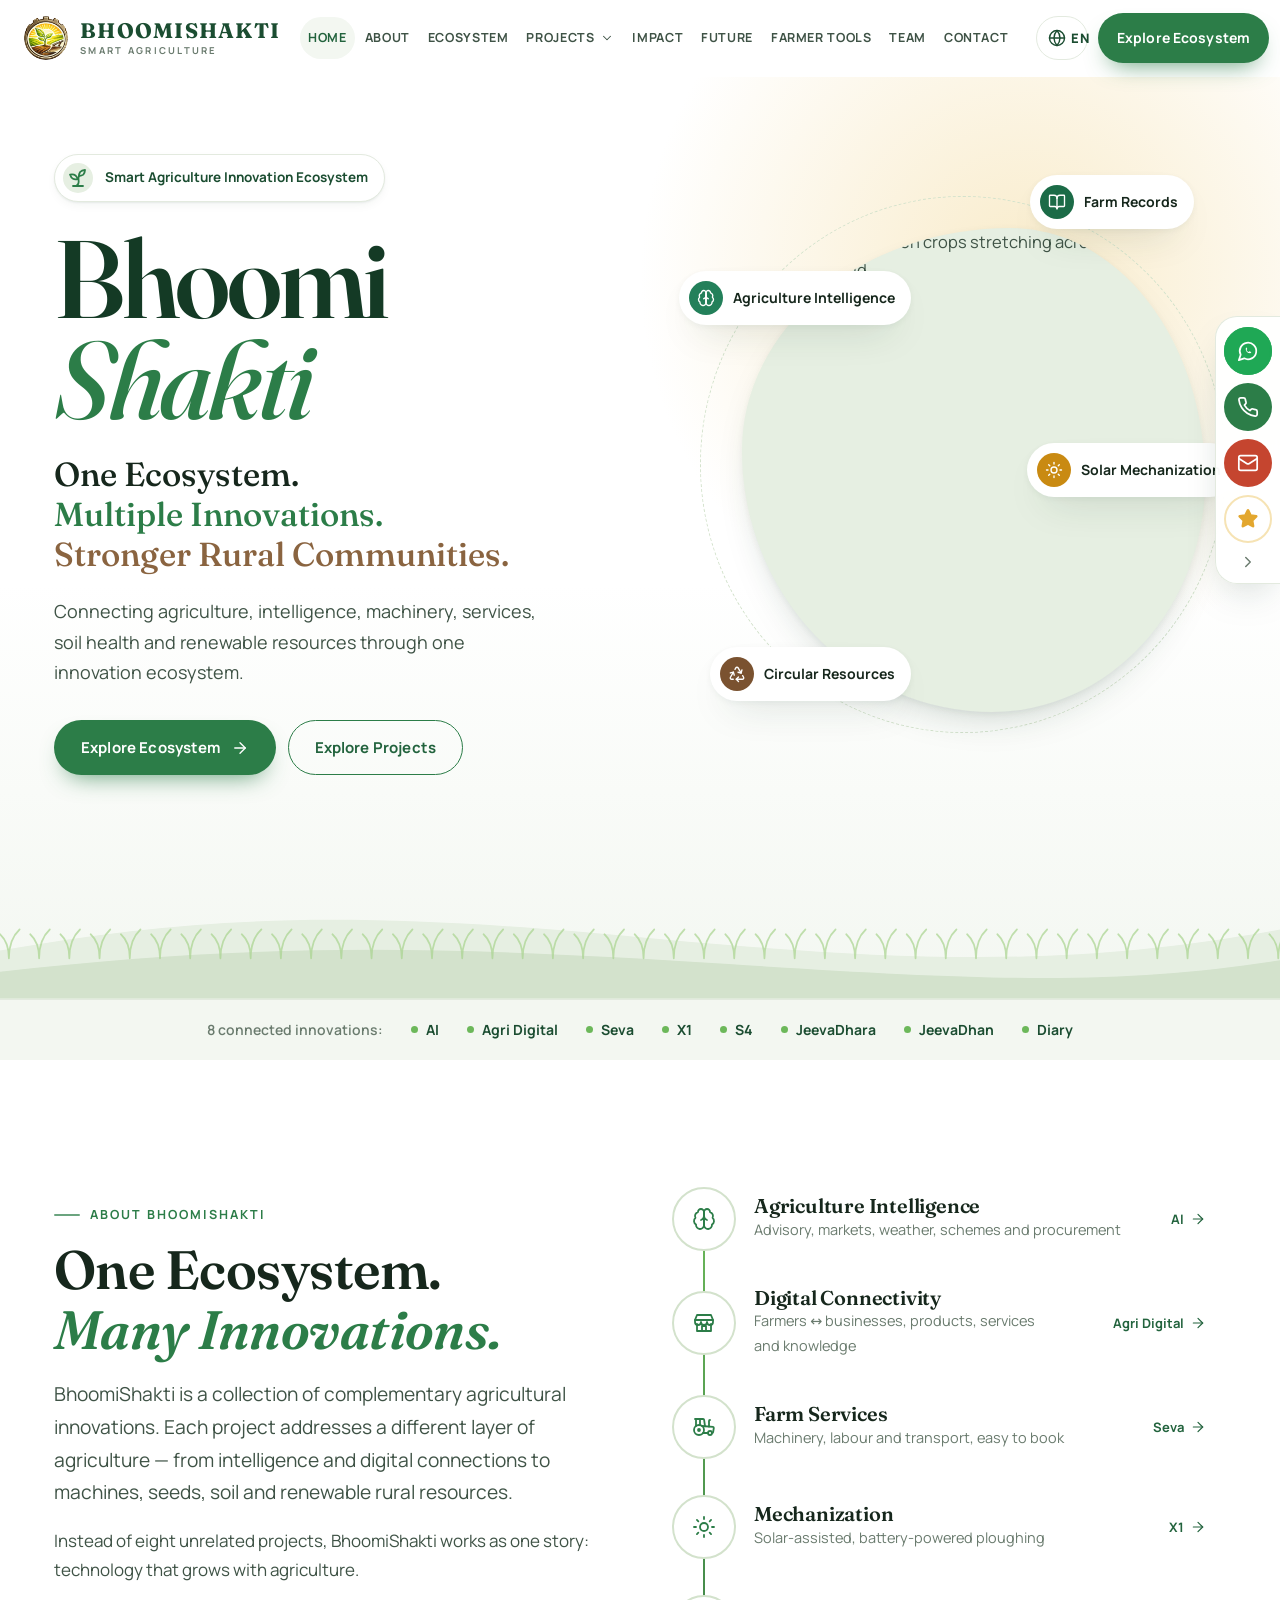
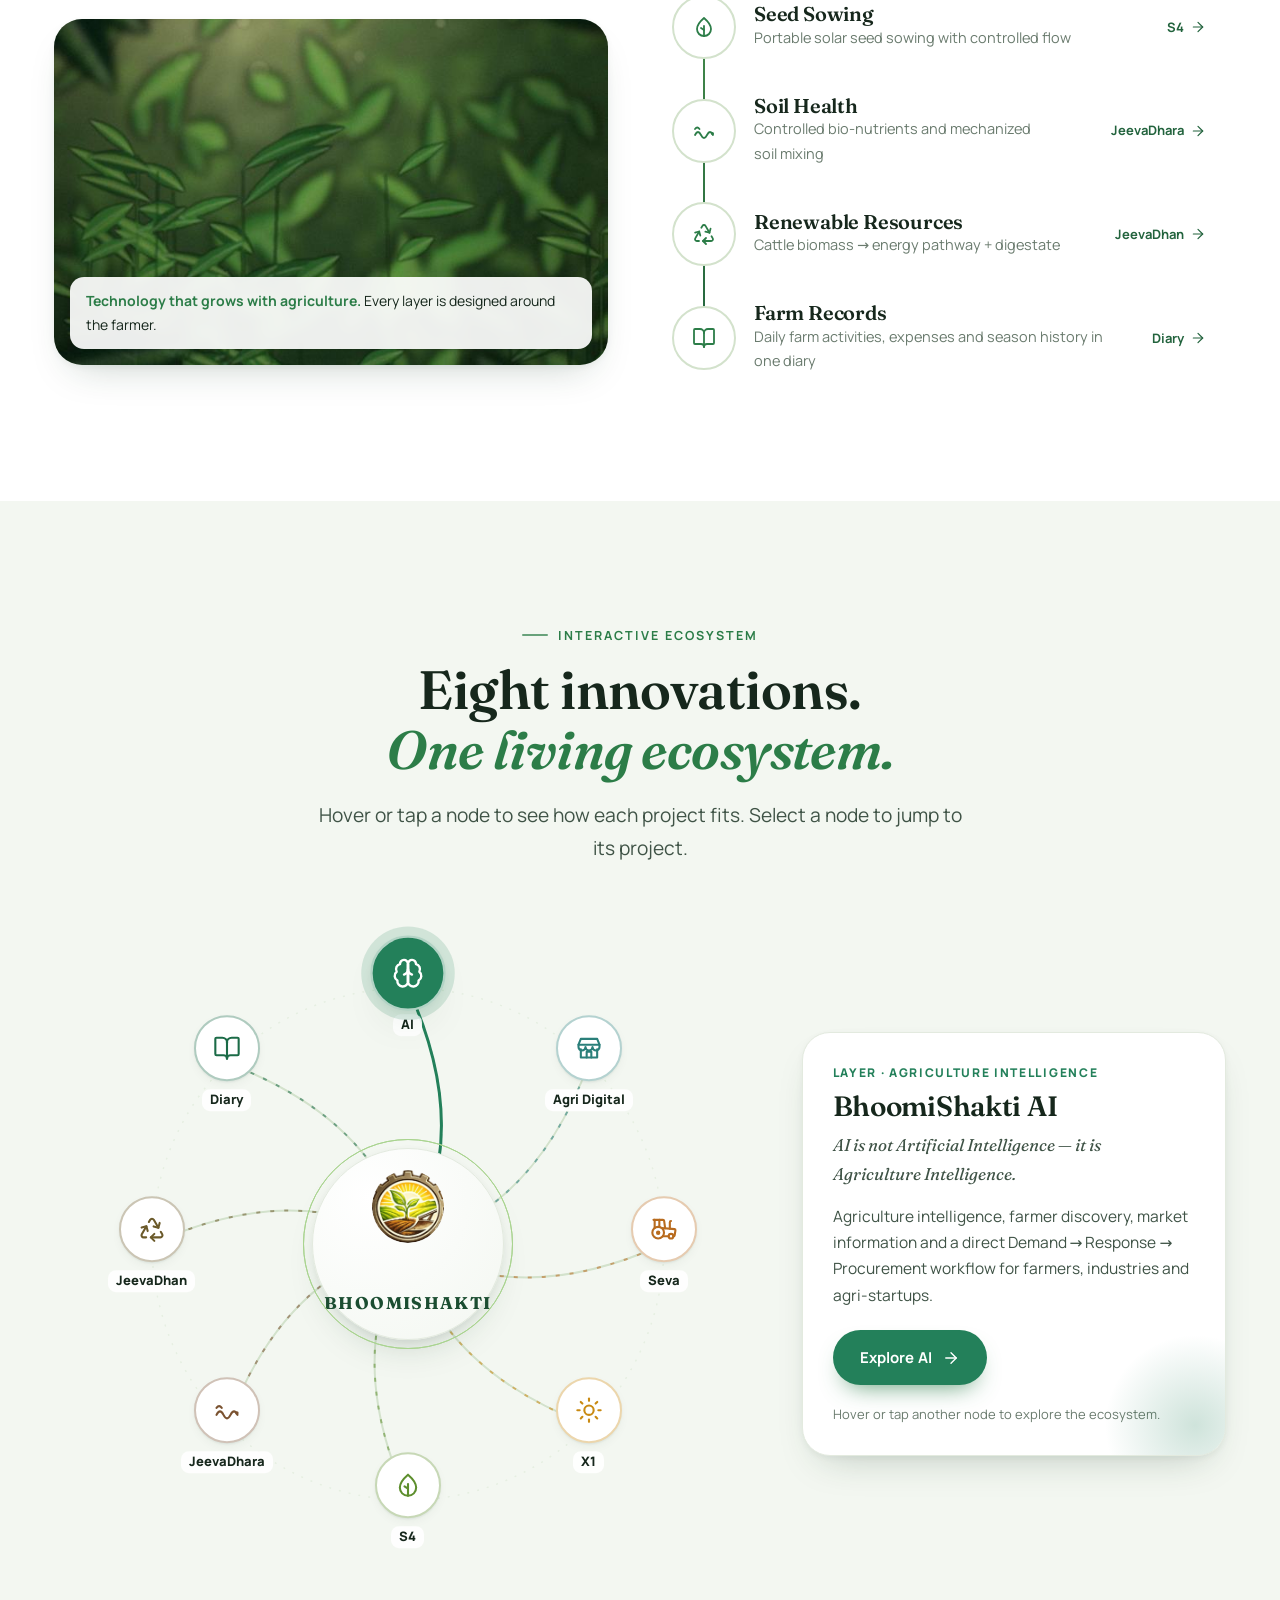
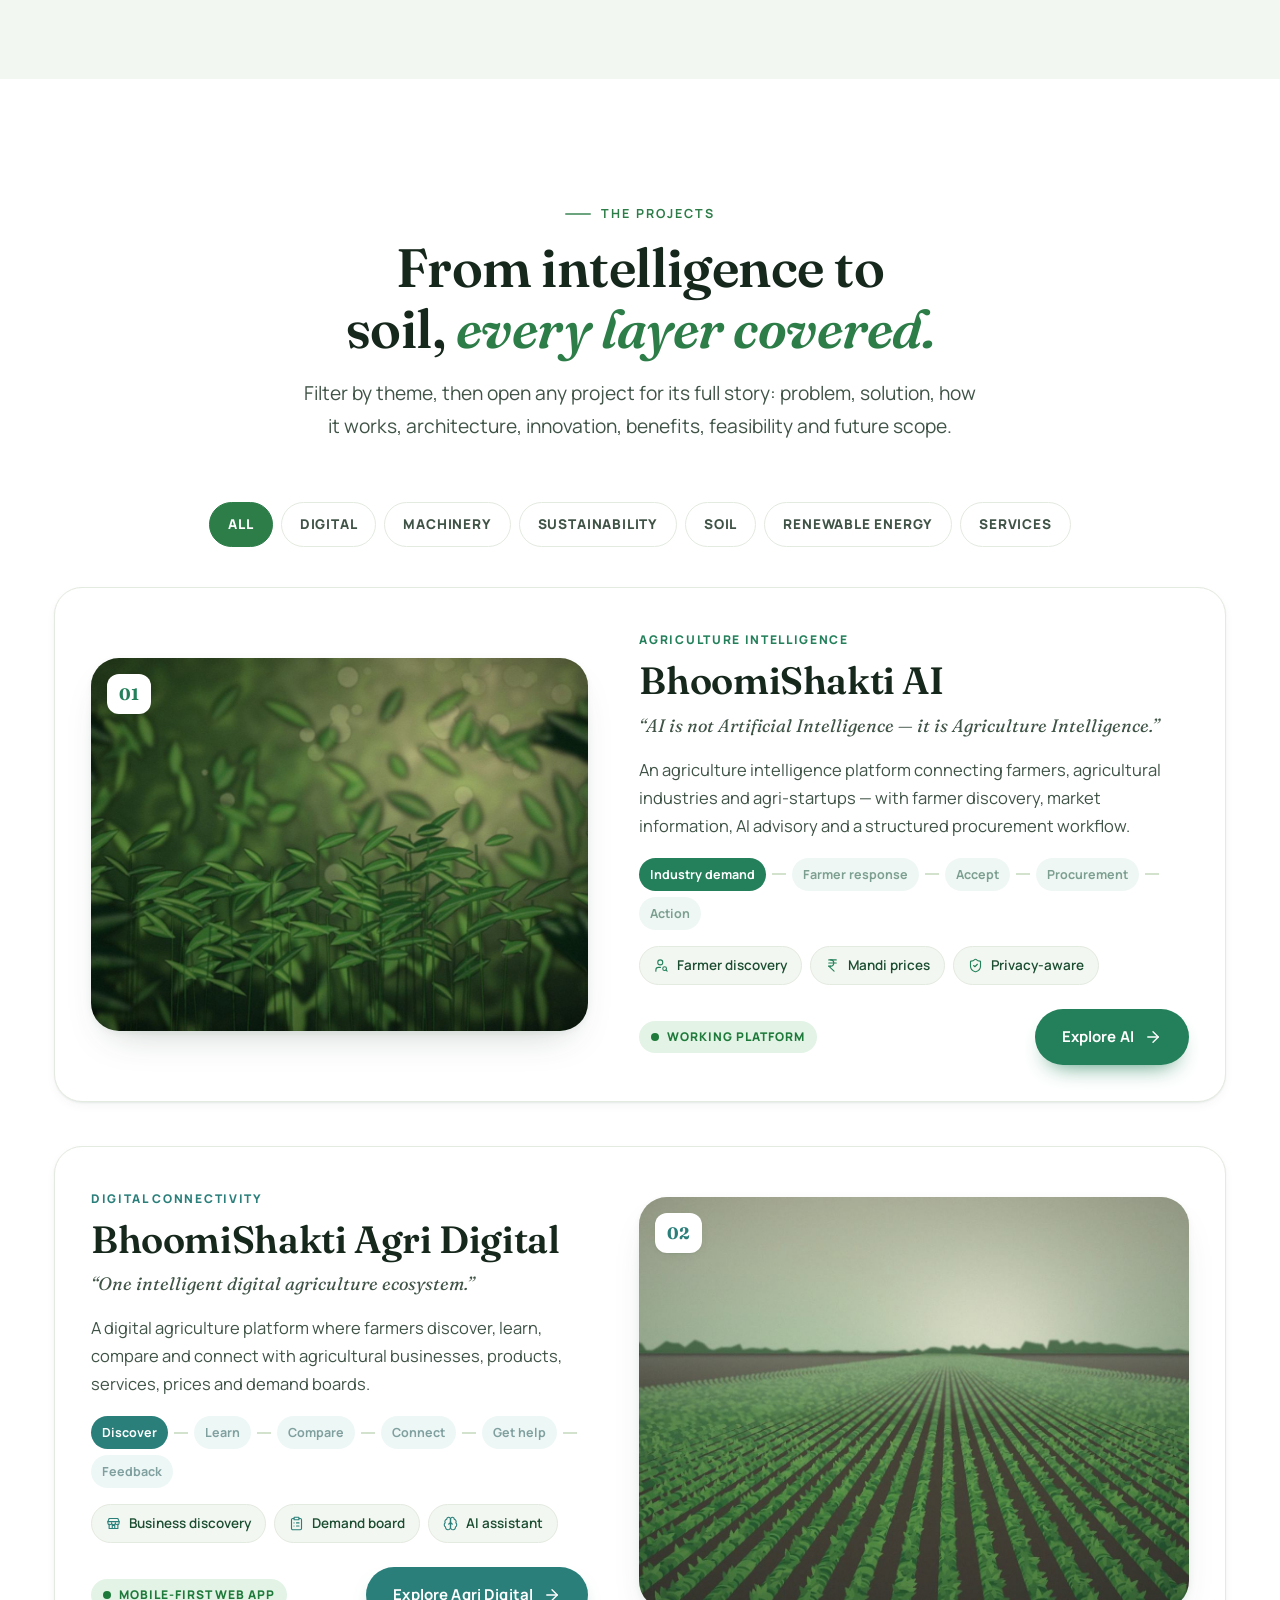
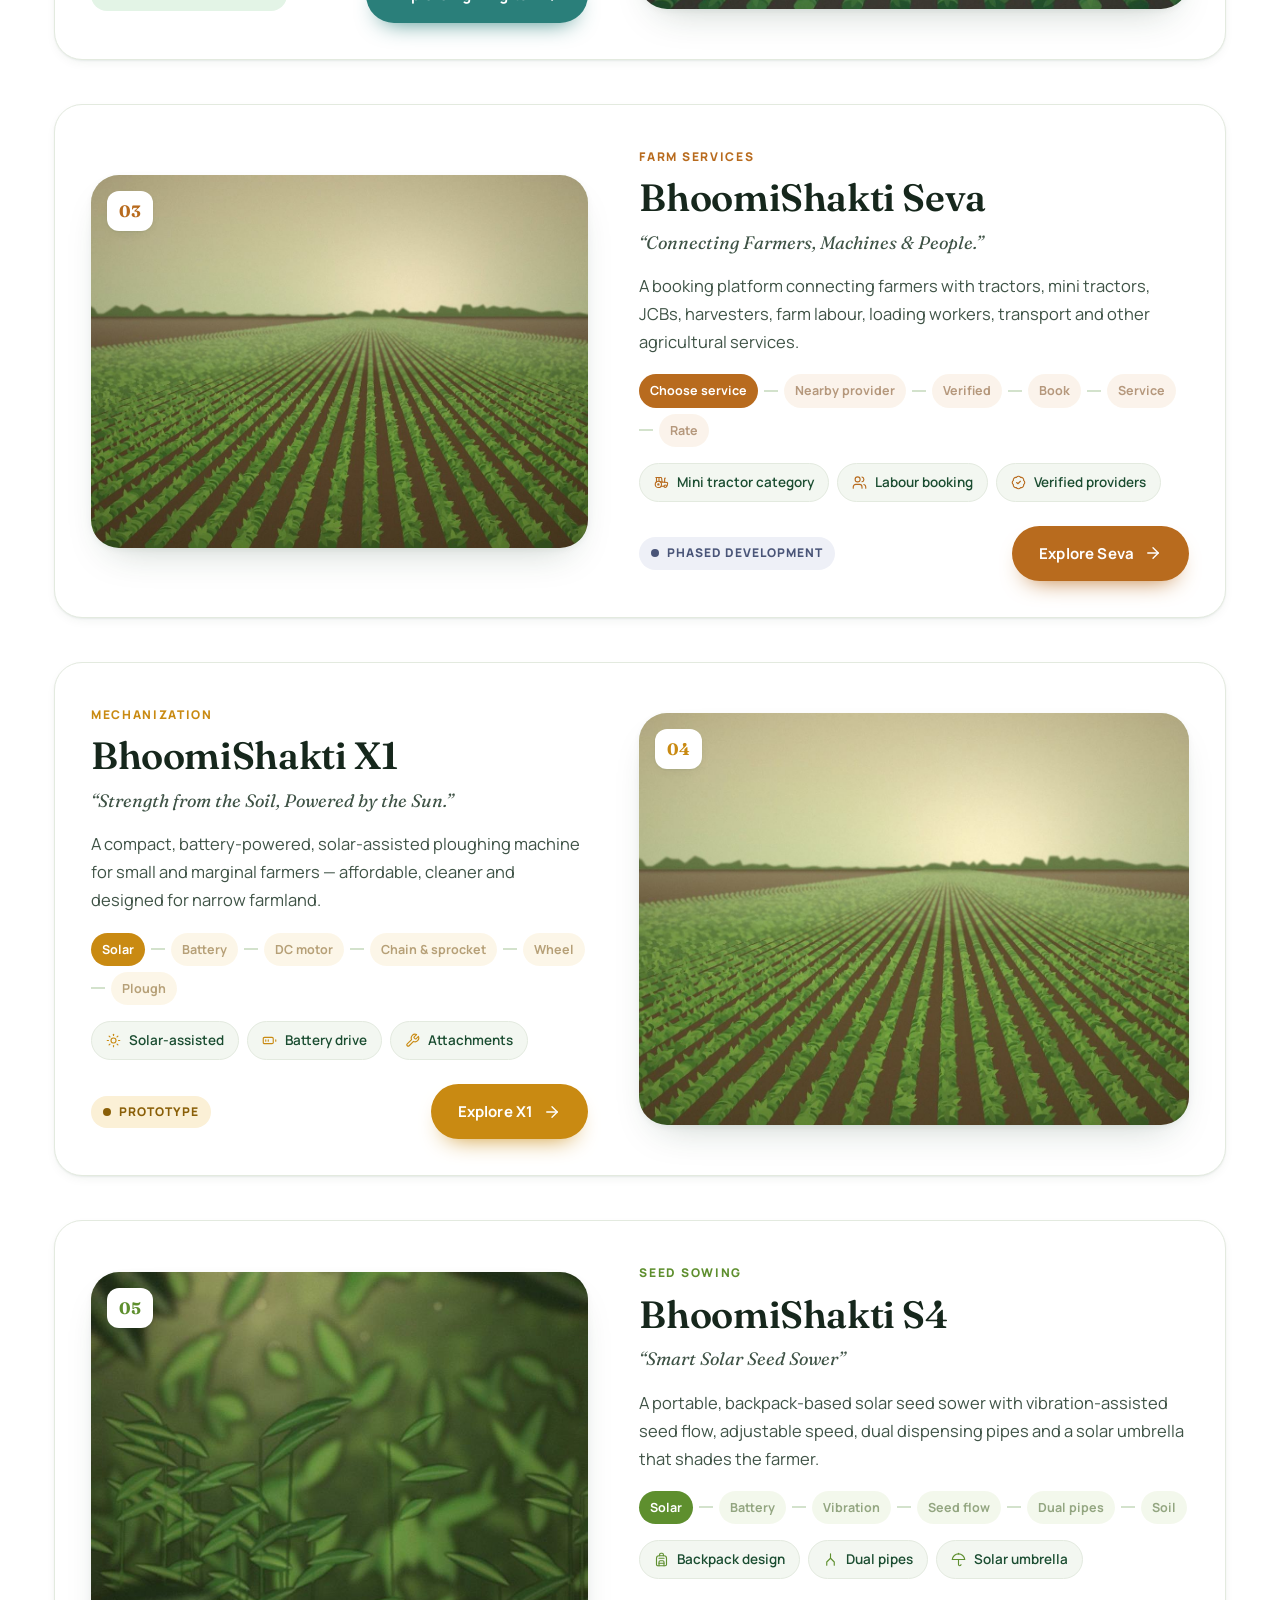
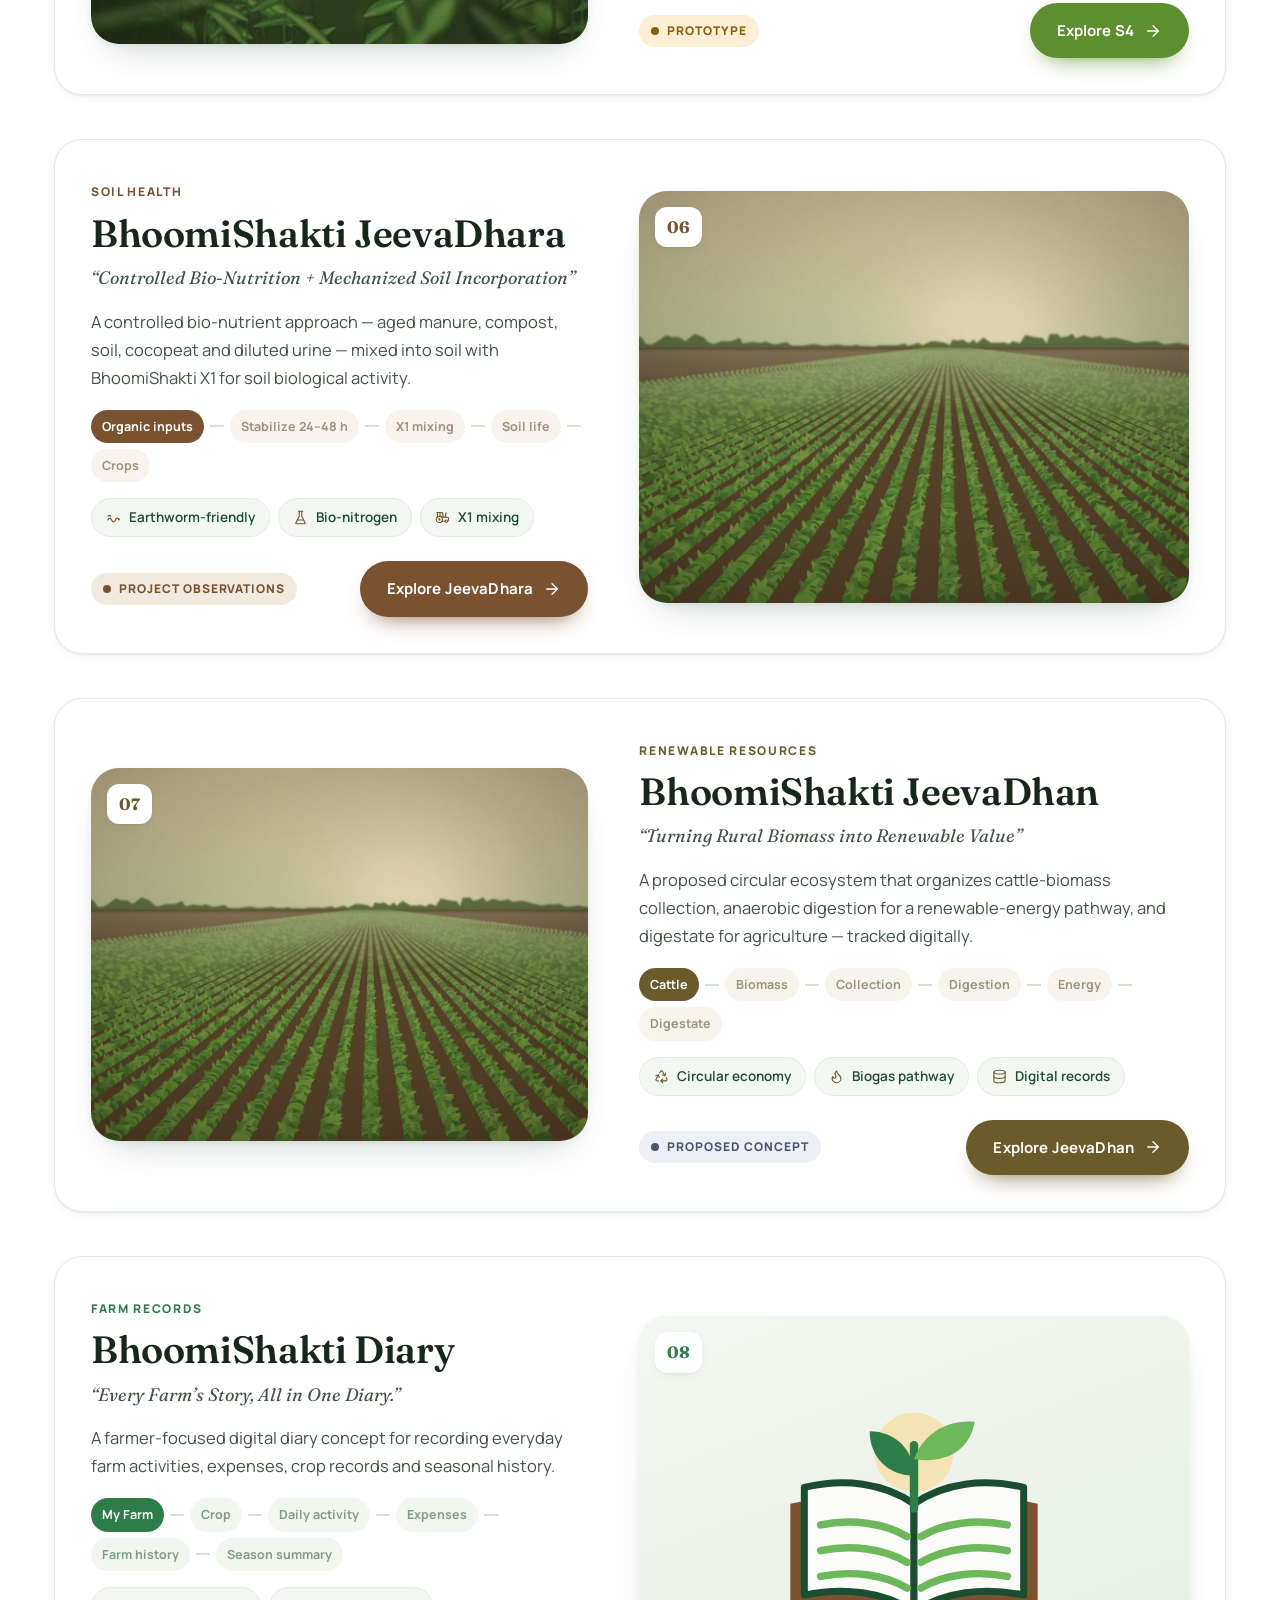
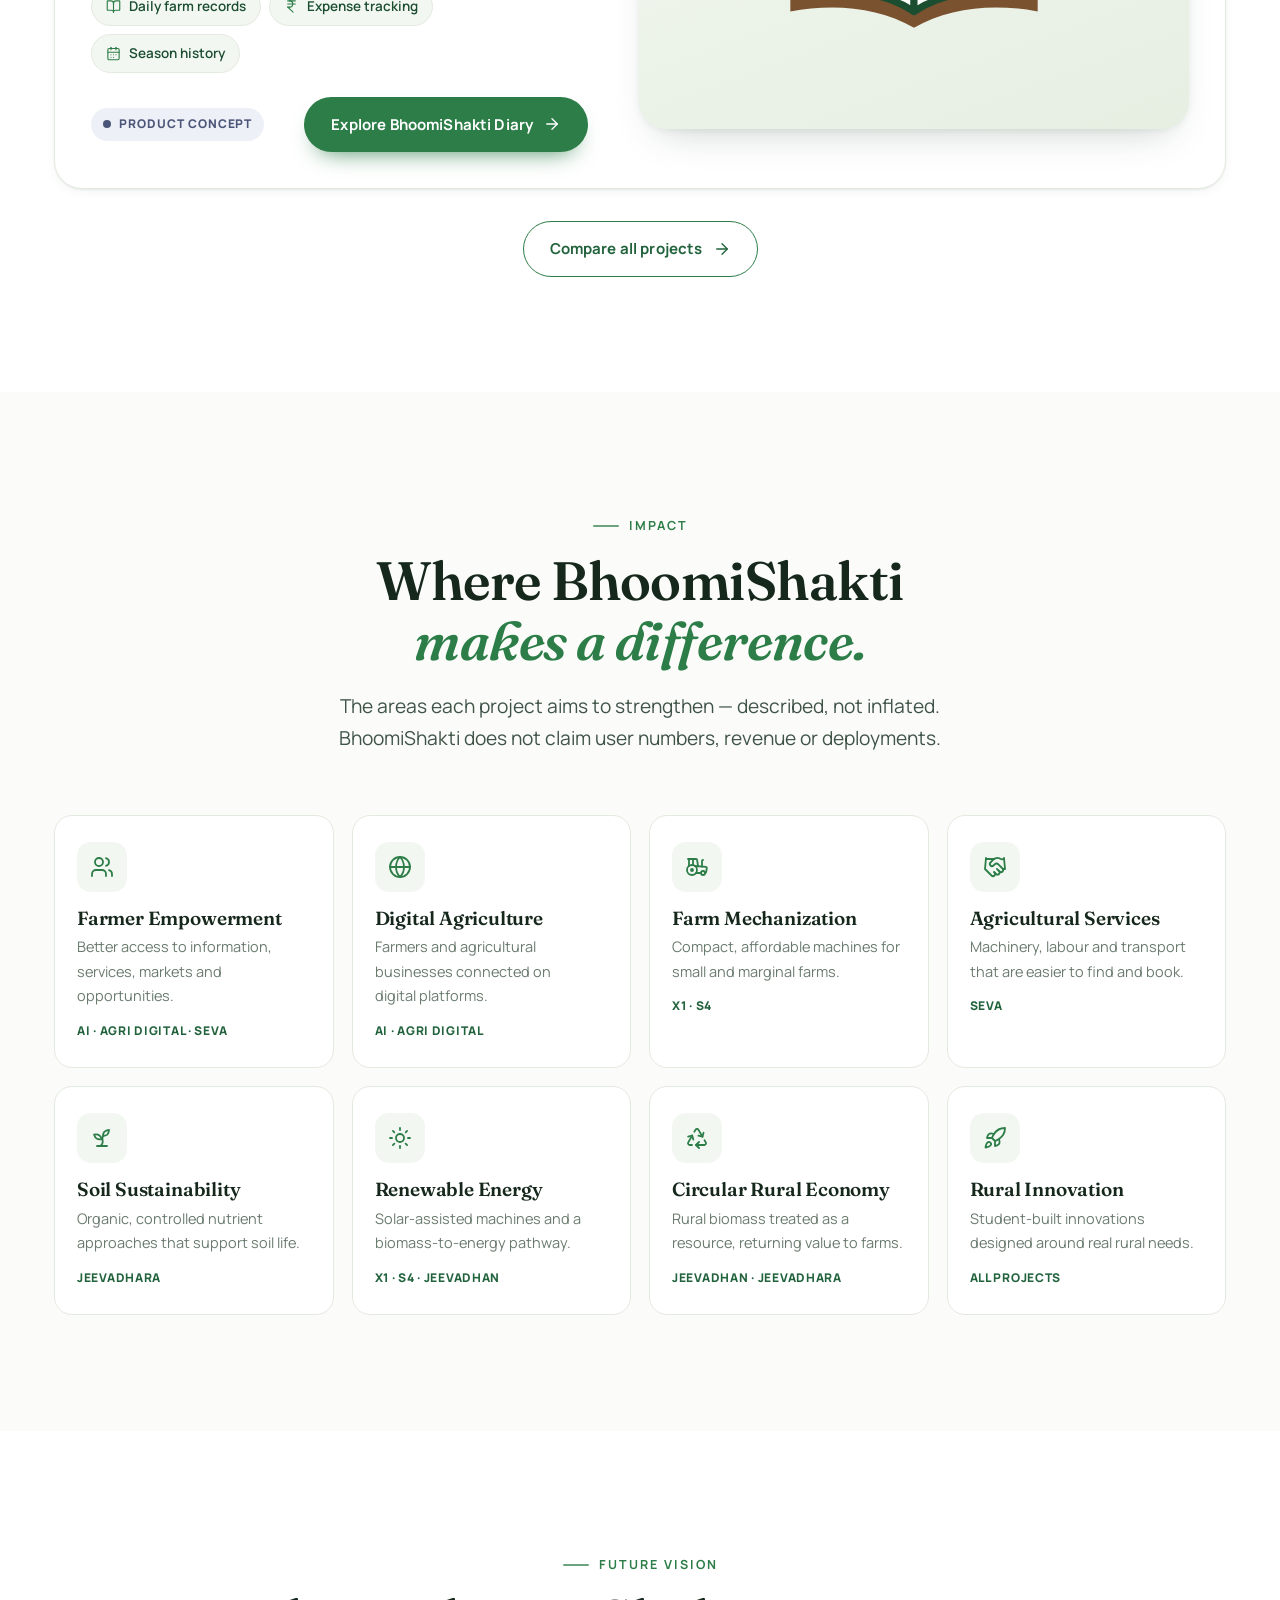
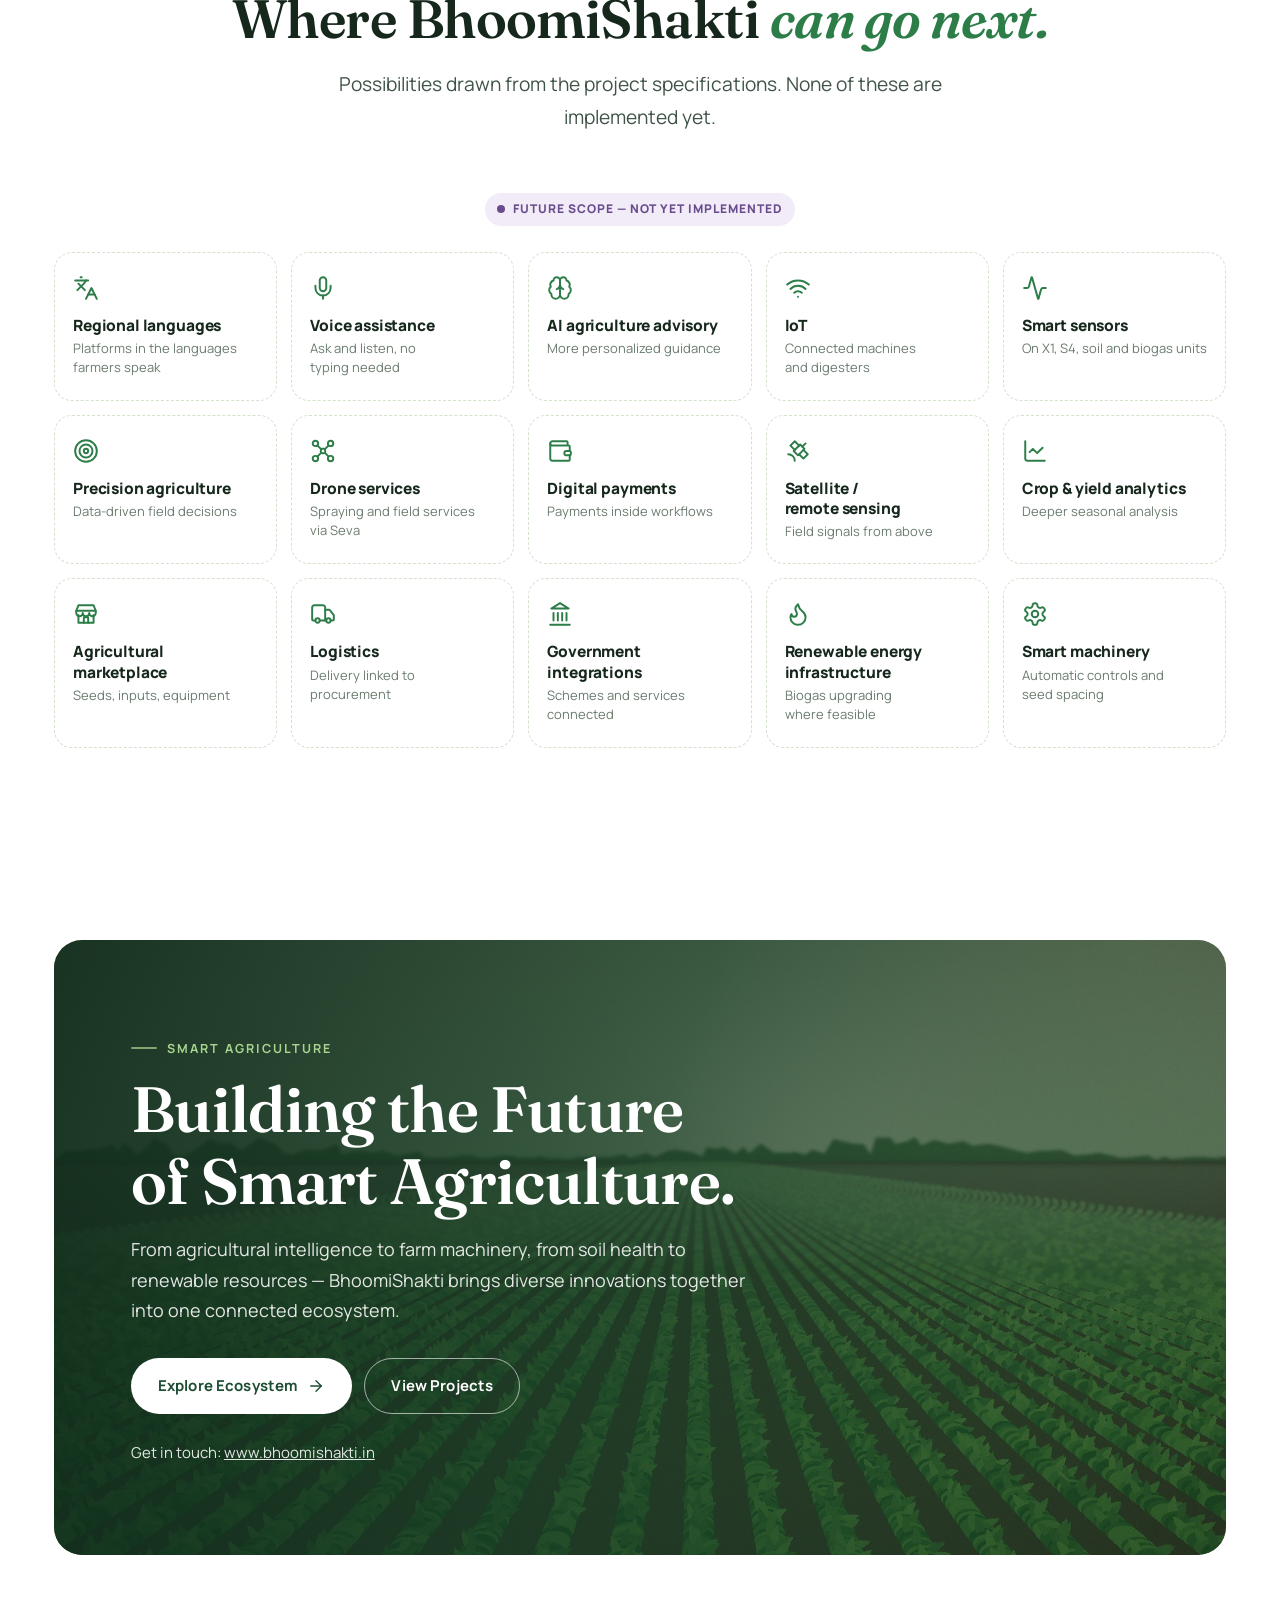
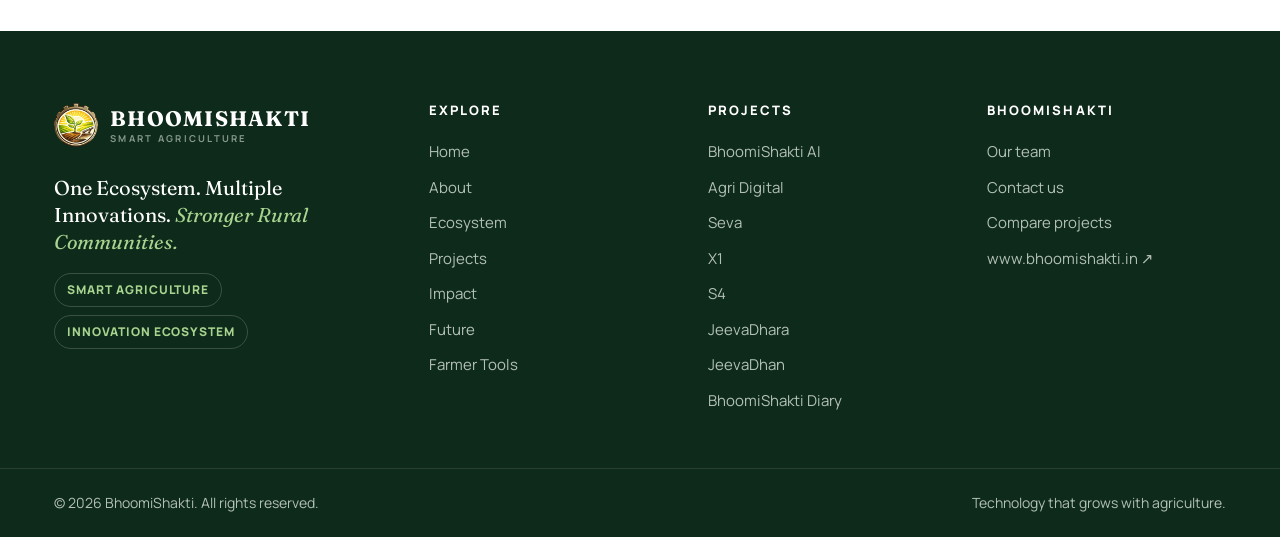
==== commit e97d4e4a: "Update index.html" ====
--- a/index.html
+++ b/index.html
@@ -63,7 +63,7 @@
   <div class="mobile-nav-top">
     <a class="brand" href="index.html">
       <!-- IMAGE: BhoomiShakti logo emblem (mobile menu). Use the official circular BhoomiShakti emblem as a transparent PNG/SVG. Purpose: brand recognition inside the mobile menu. -->
-      <img src="https://github.com/Akshay-appu/BHOOMIIMAGE/blob/main/t13.png?raw=true" alt="" width="44" height="44"><span class="brand-word">BHOOMISHAKTI<small>SMART AGRICULTURE</small></span></a>
+      <img src="https://github.com/Akshay-appu/BHOOMIIMAGE/blob/main/t/t13.jpeg?raw=true" alt="" width="44" height="44"><span class="brand-word">BHOOMISHAKTI<small>SMART AGRICULTURE</small></span></a>
     <button class="burger mobile-close" type="button" aria-label="Close menu" style="display:grid"><svg class="ico" aria-hidden="true"><use href="#i-close"></use></svg></button>
   </div>
   <a class="m-link" href="#home">Home <span>01</span></a>
@@ -100,7 +100,7 @@
       <div class="orbit-ring" aria-hidden="true"></div>
       <div class="frame blob">
 <!-- IMAGE: Home hero agricultural landscape. Use a natural Indian farming landscape with green crops, ideally with a farmer, in soft morning sunlight. Purpose: communicate smart and sustainable agriculture at first glance. -->
-<img src="assets/images/home-hero-field.jpg" alt="Rows of young green crops stretching across an agricultural field" loading="eager" decoding="async"></div>
+<img src="https://github.com/Akshay-appu/BHOOMIIMAGE/blob/main/t/t13.jpeg?raw=true" alt="Rows of young green crops stretching across an agricultural field" loading="eager" decoding="async"></div>
       <a class="hero-float" href="ai.html" style="left:-4%;top:14%"><span class="dot" style="background:#23805A"><svg class="ico" aria-hidden="true"><use href="#i-brain"></use></svg></span>Agriculture Intelligence</a>
       <a class="hero-float" href="x1.html" style="right:-2%;top:46%"><span class="dot" style="background:#C98A12"><svg class="ico" aria-hidden="true"><use href="#i-sun"></use></svg></span>Solar Mechanization</a>
       <a class="hero-float" href="jeevadhan.html" style="left:2%;bottom:6%"><span class="dot" style="background:#7A5230"><svg class="ico" aria-hidden="true"><use href="#i-recycle"></use></svg></span>Circular Resources</a>
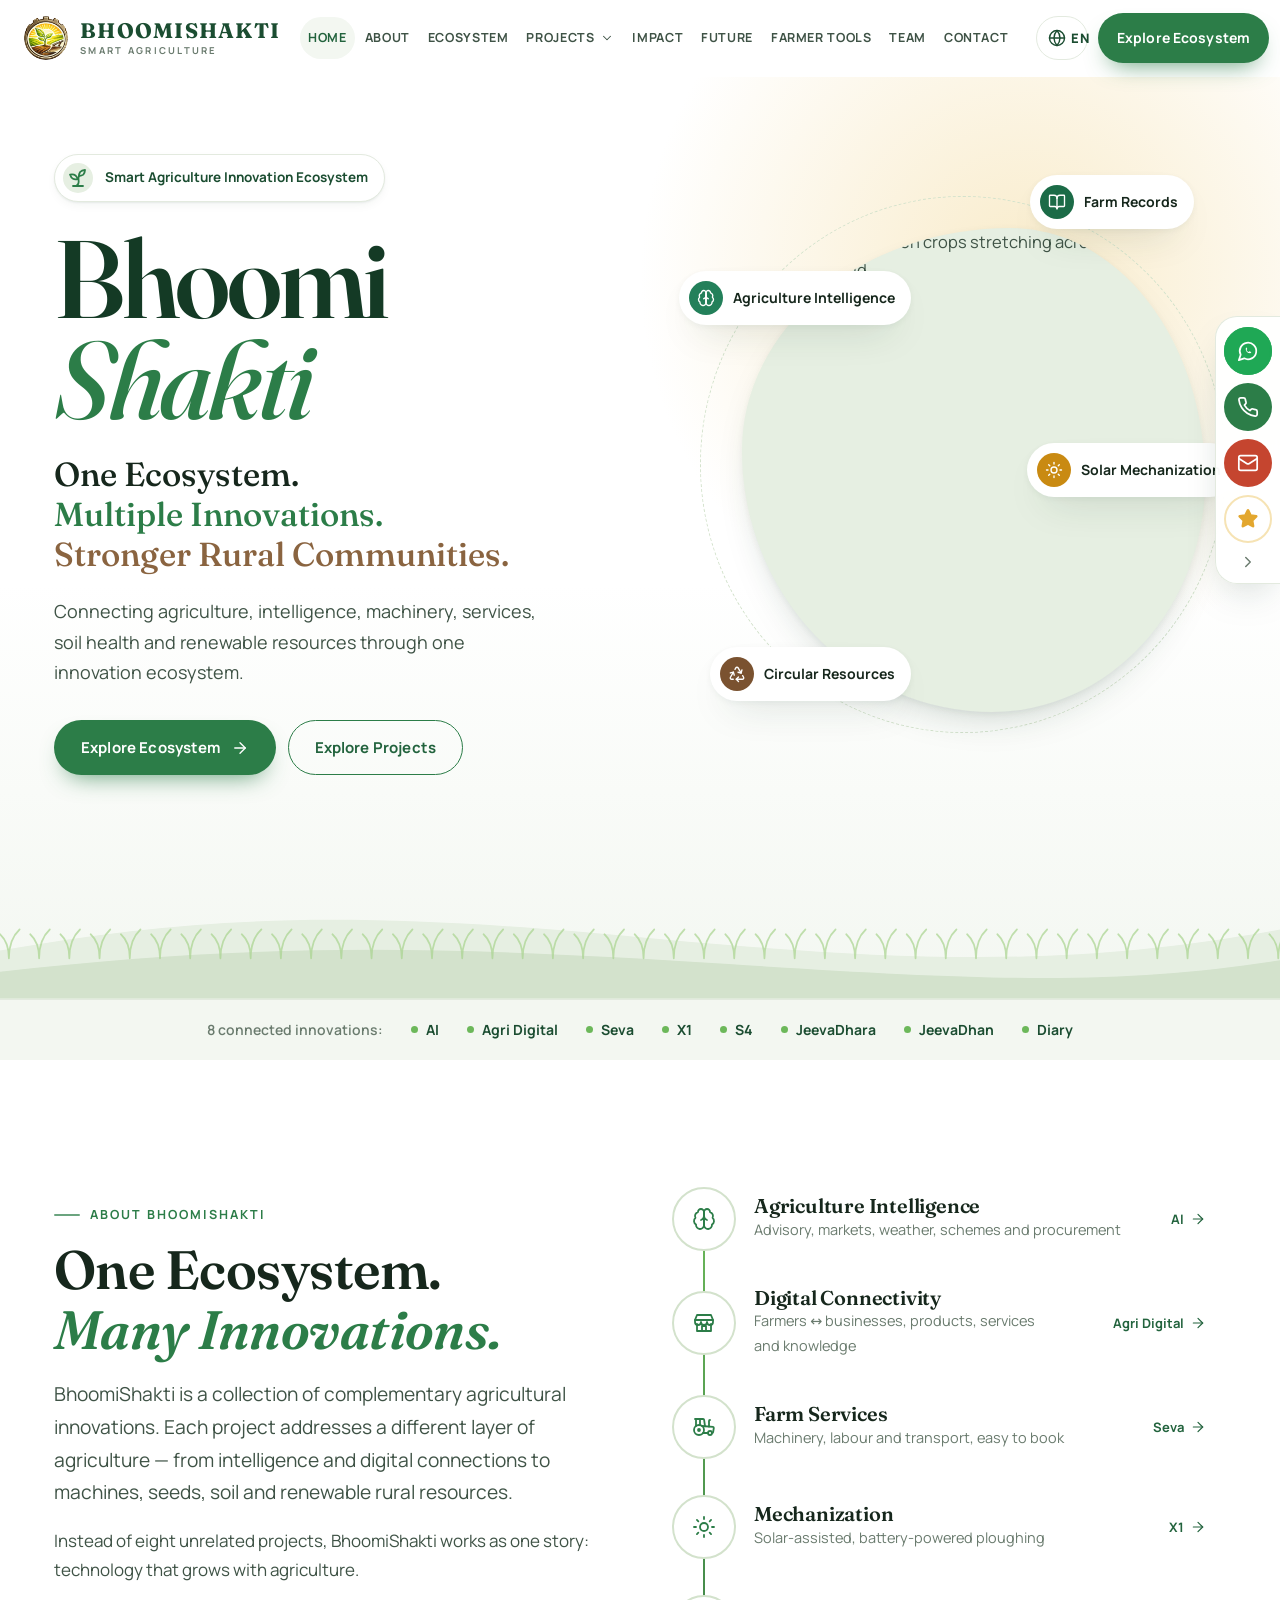
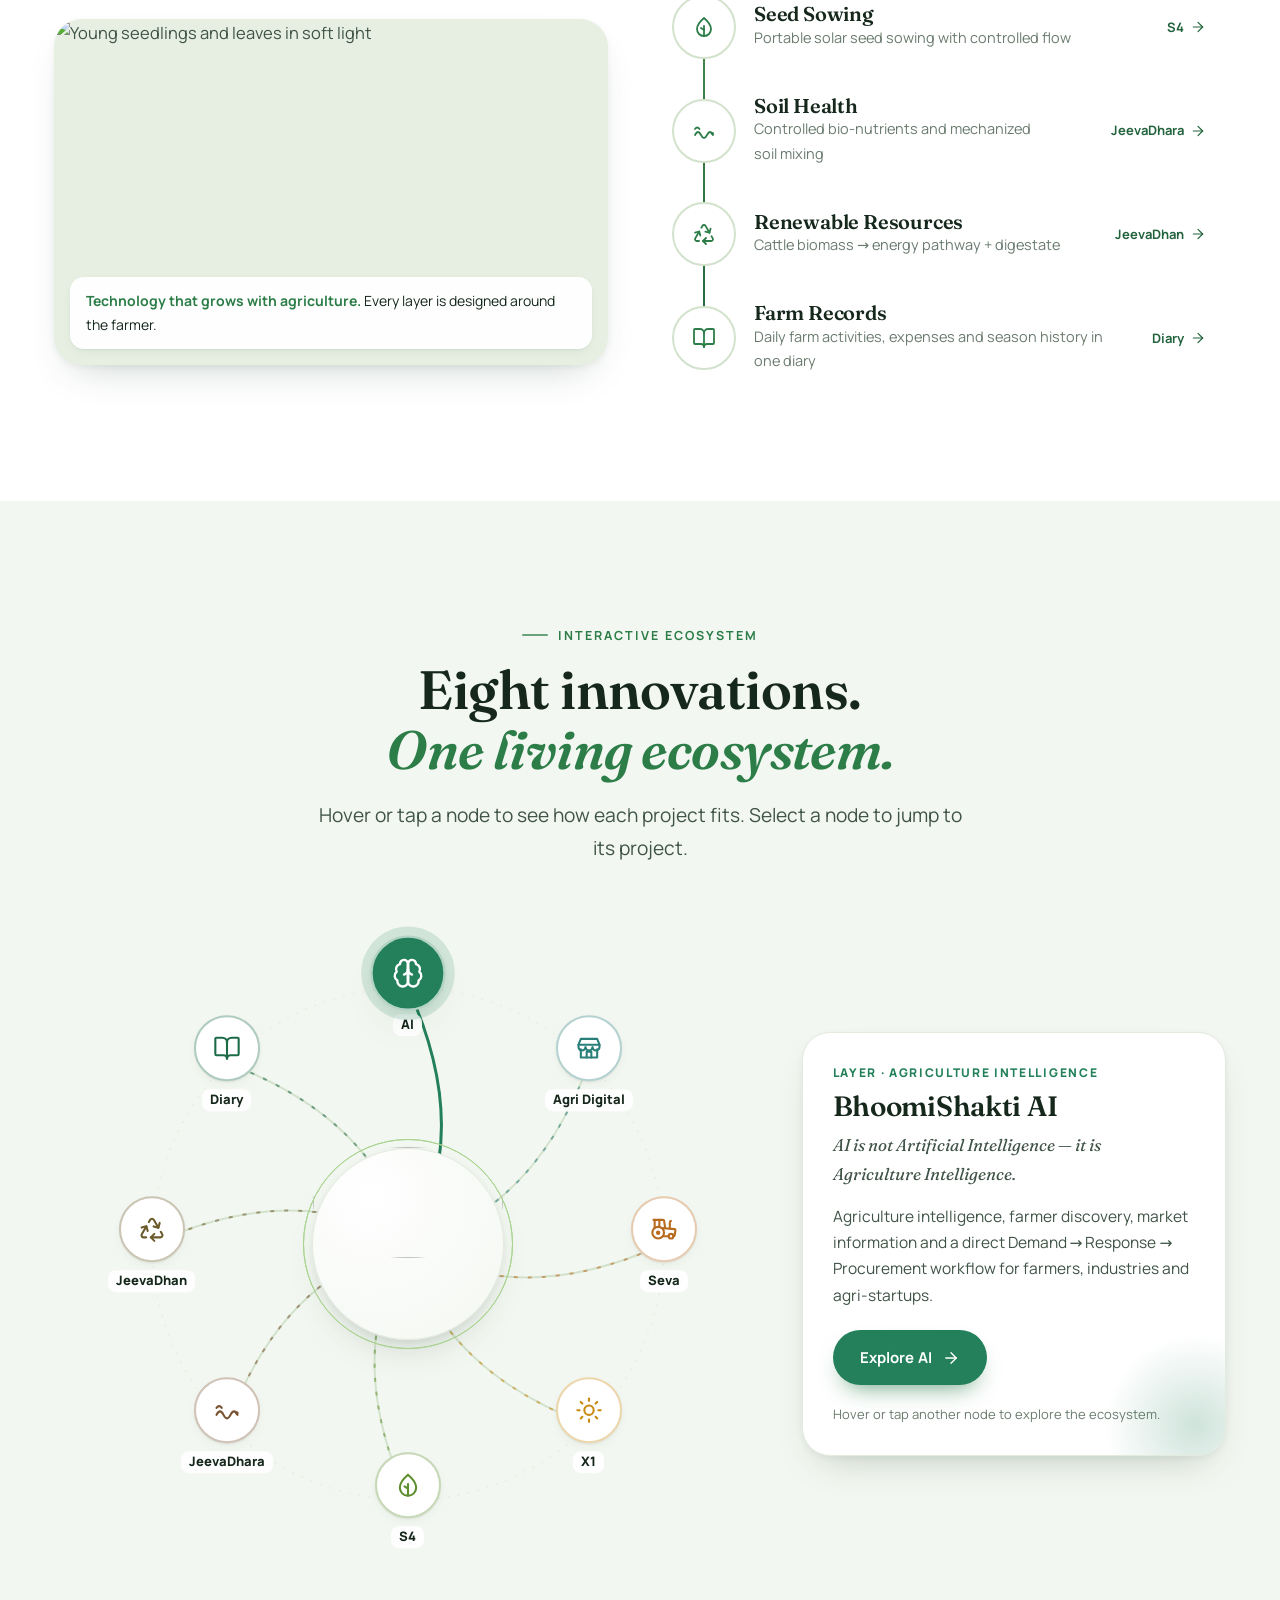
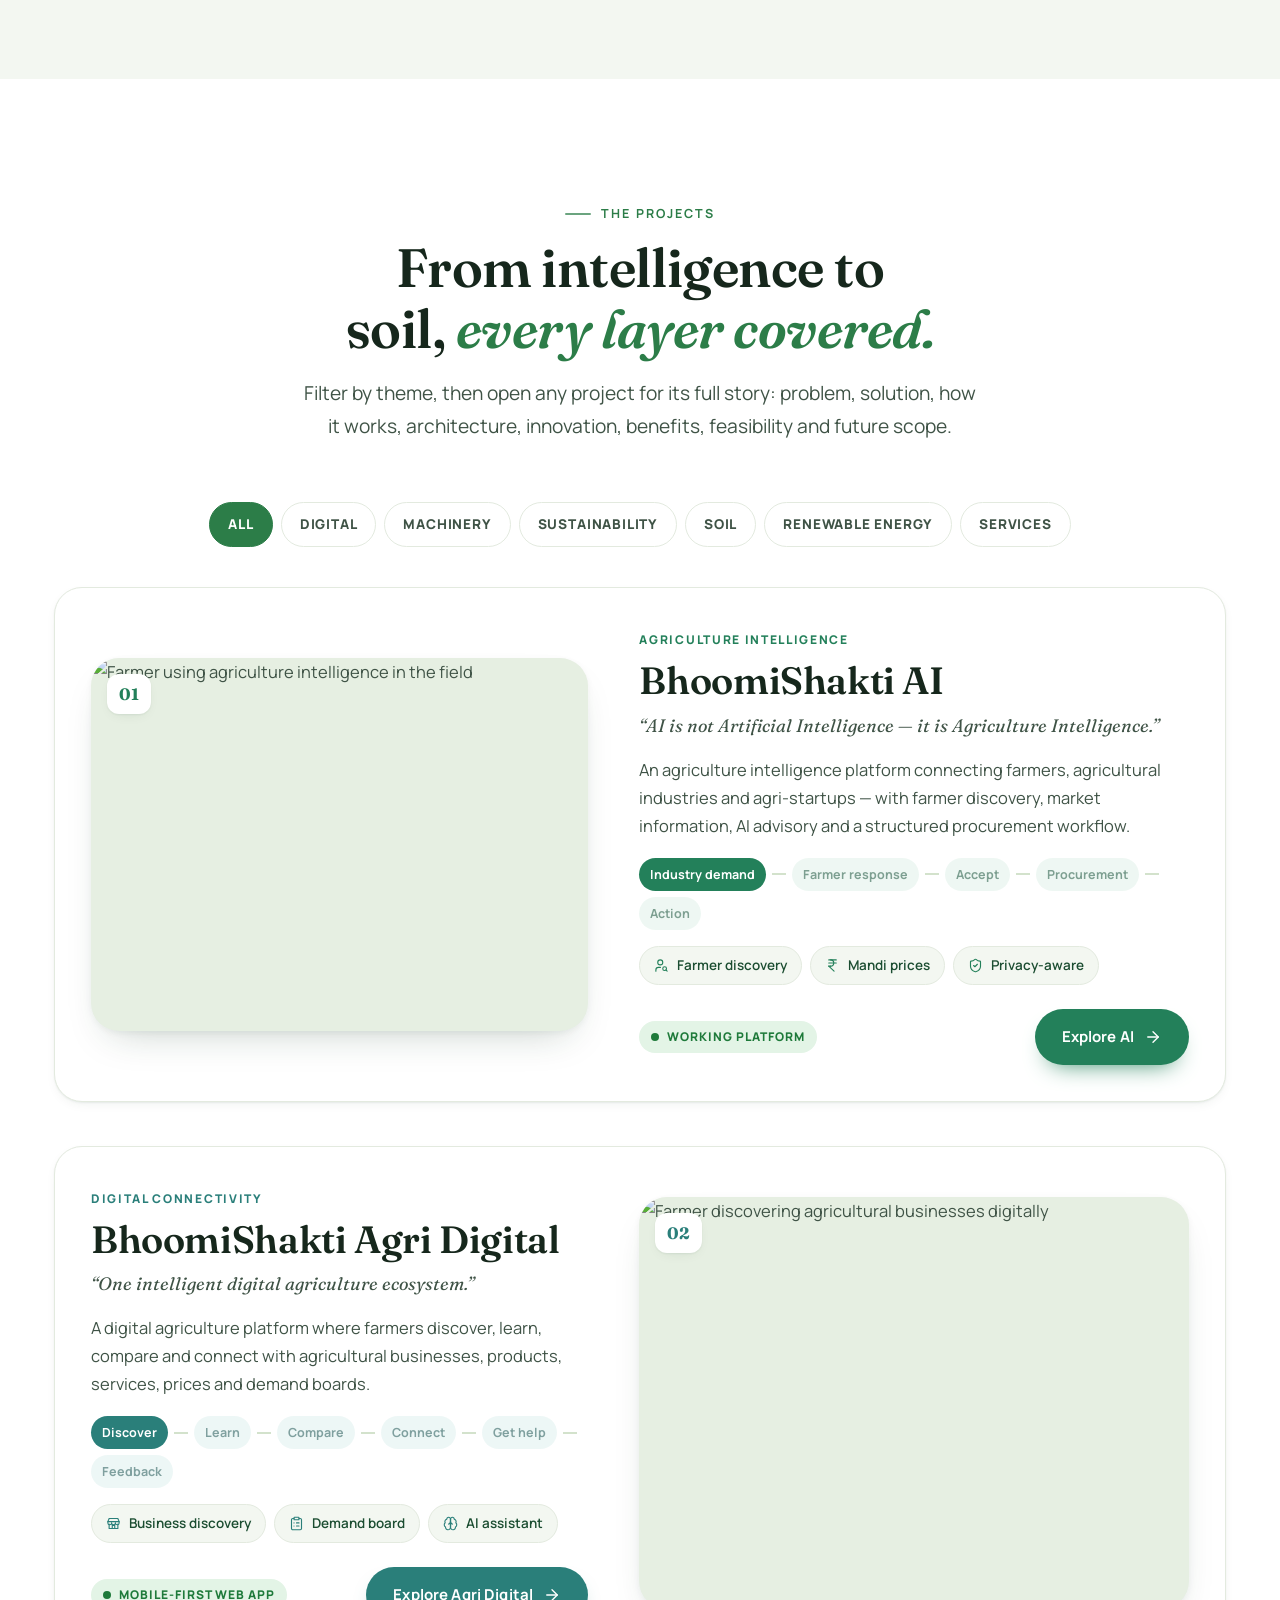
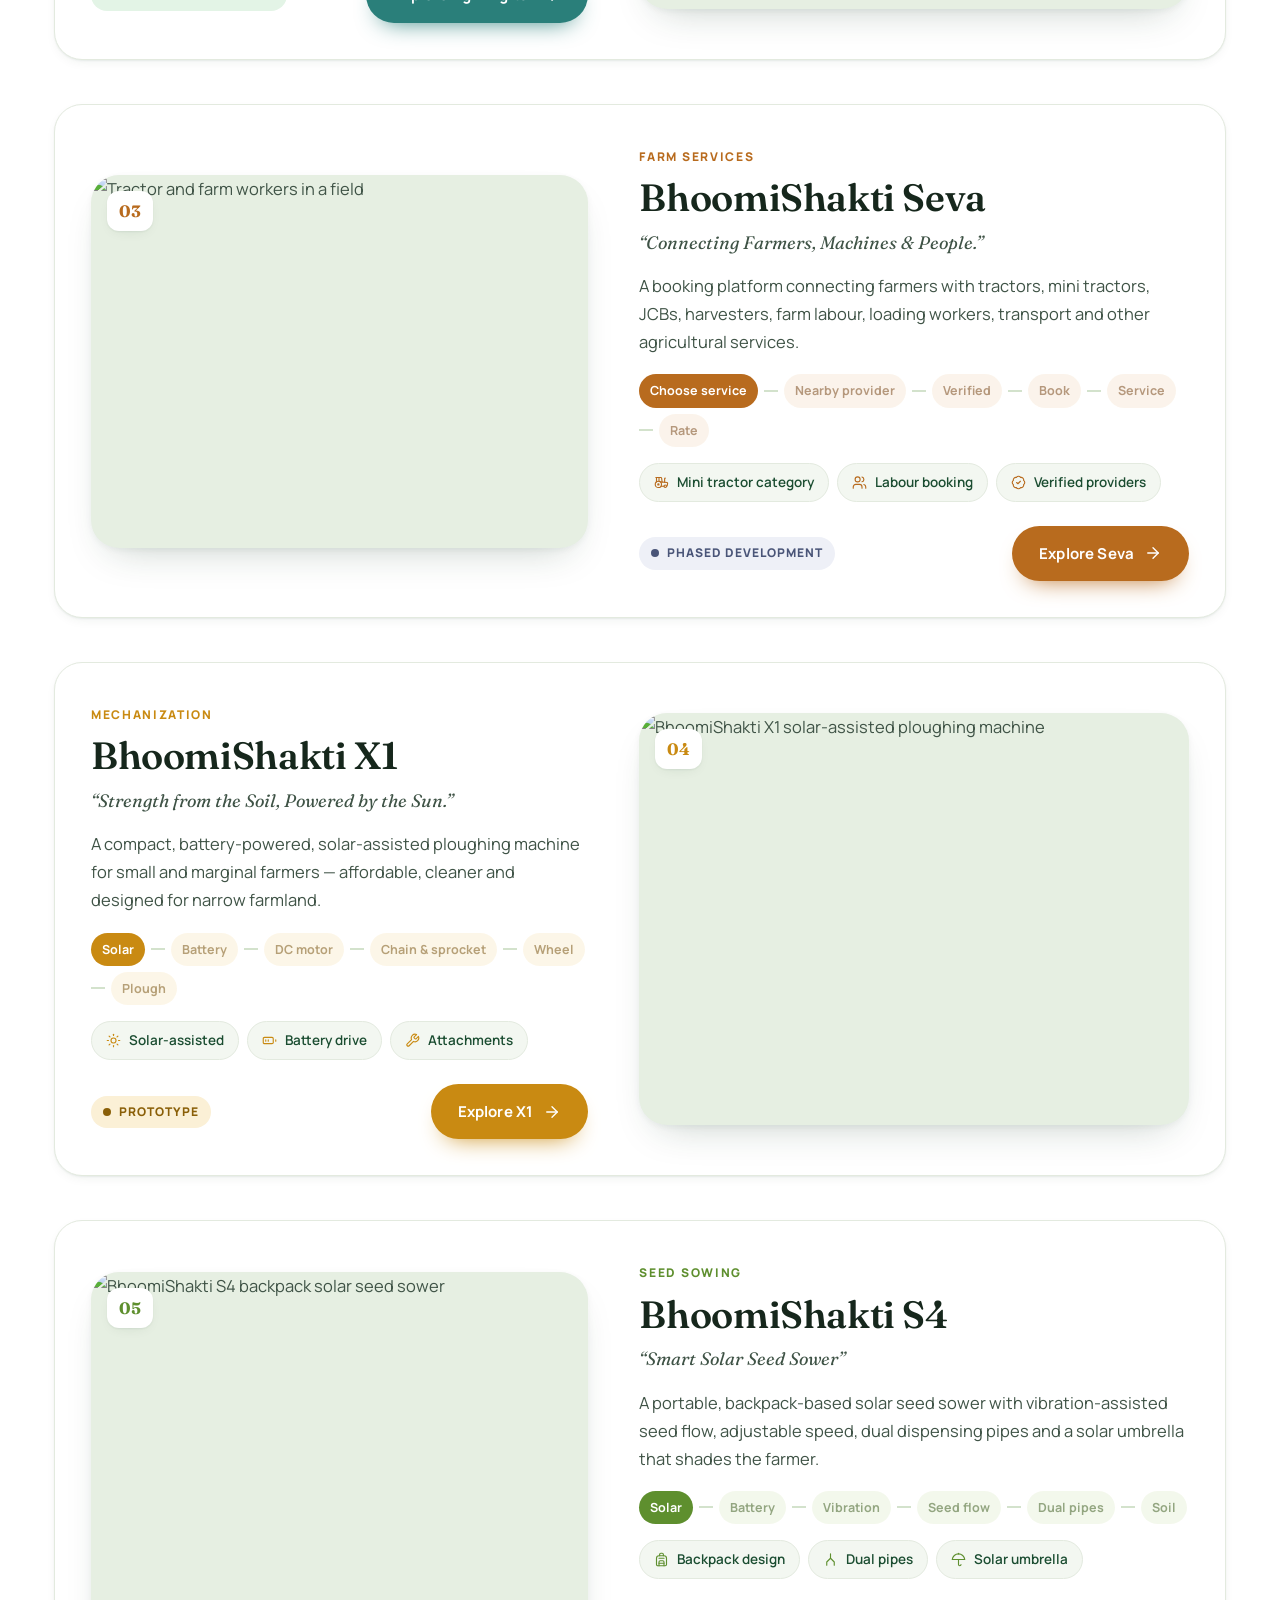
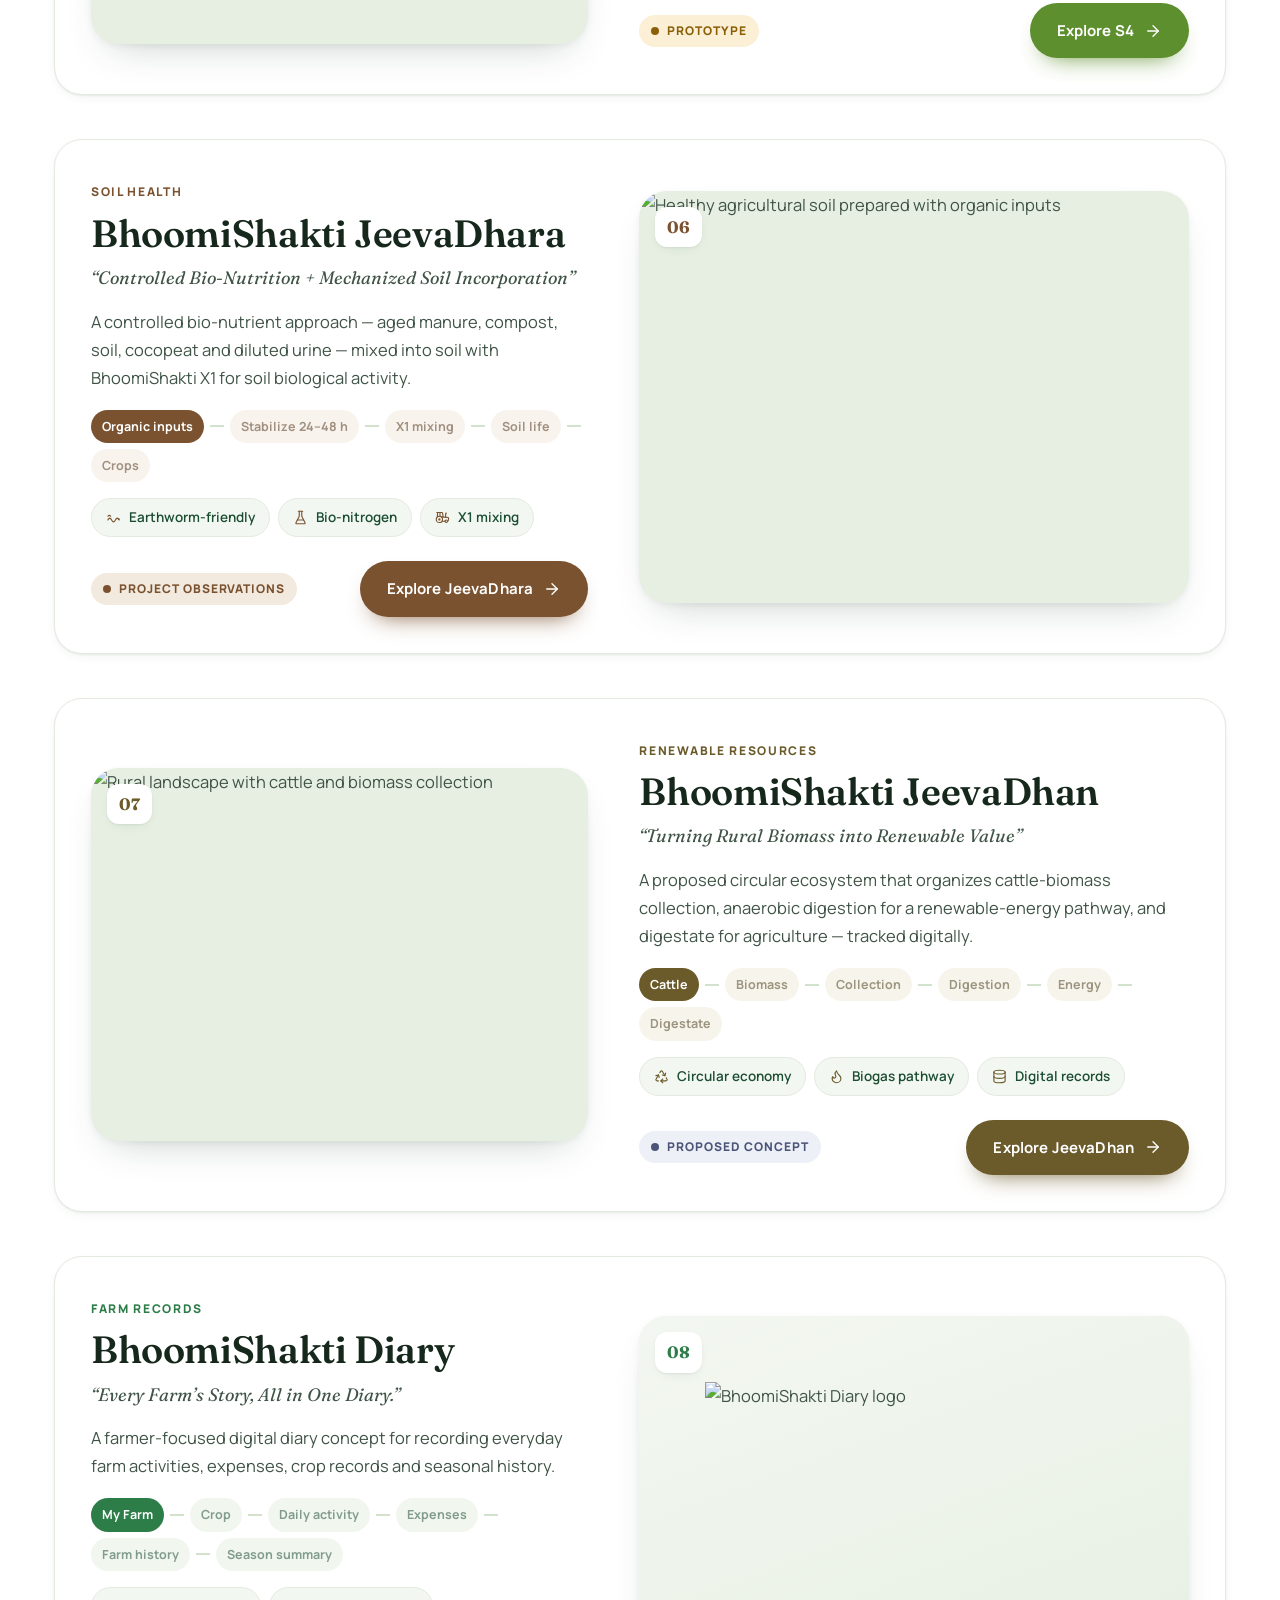
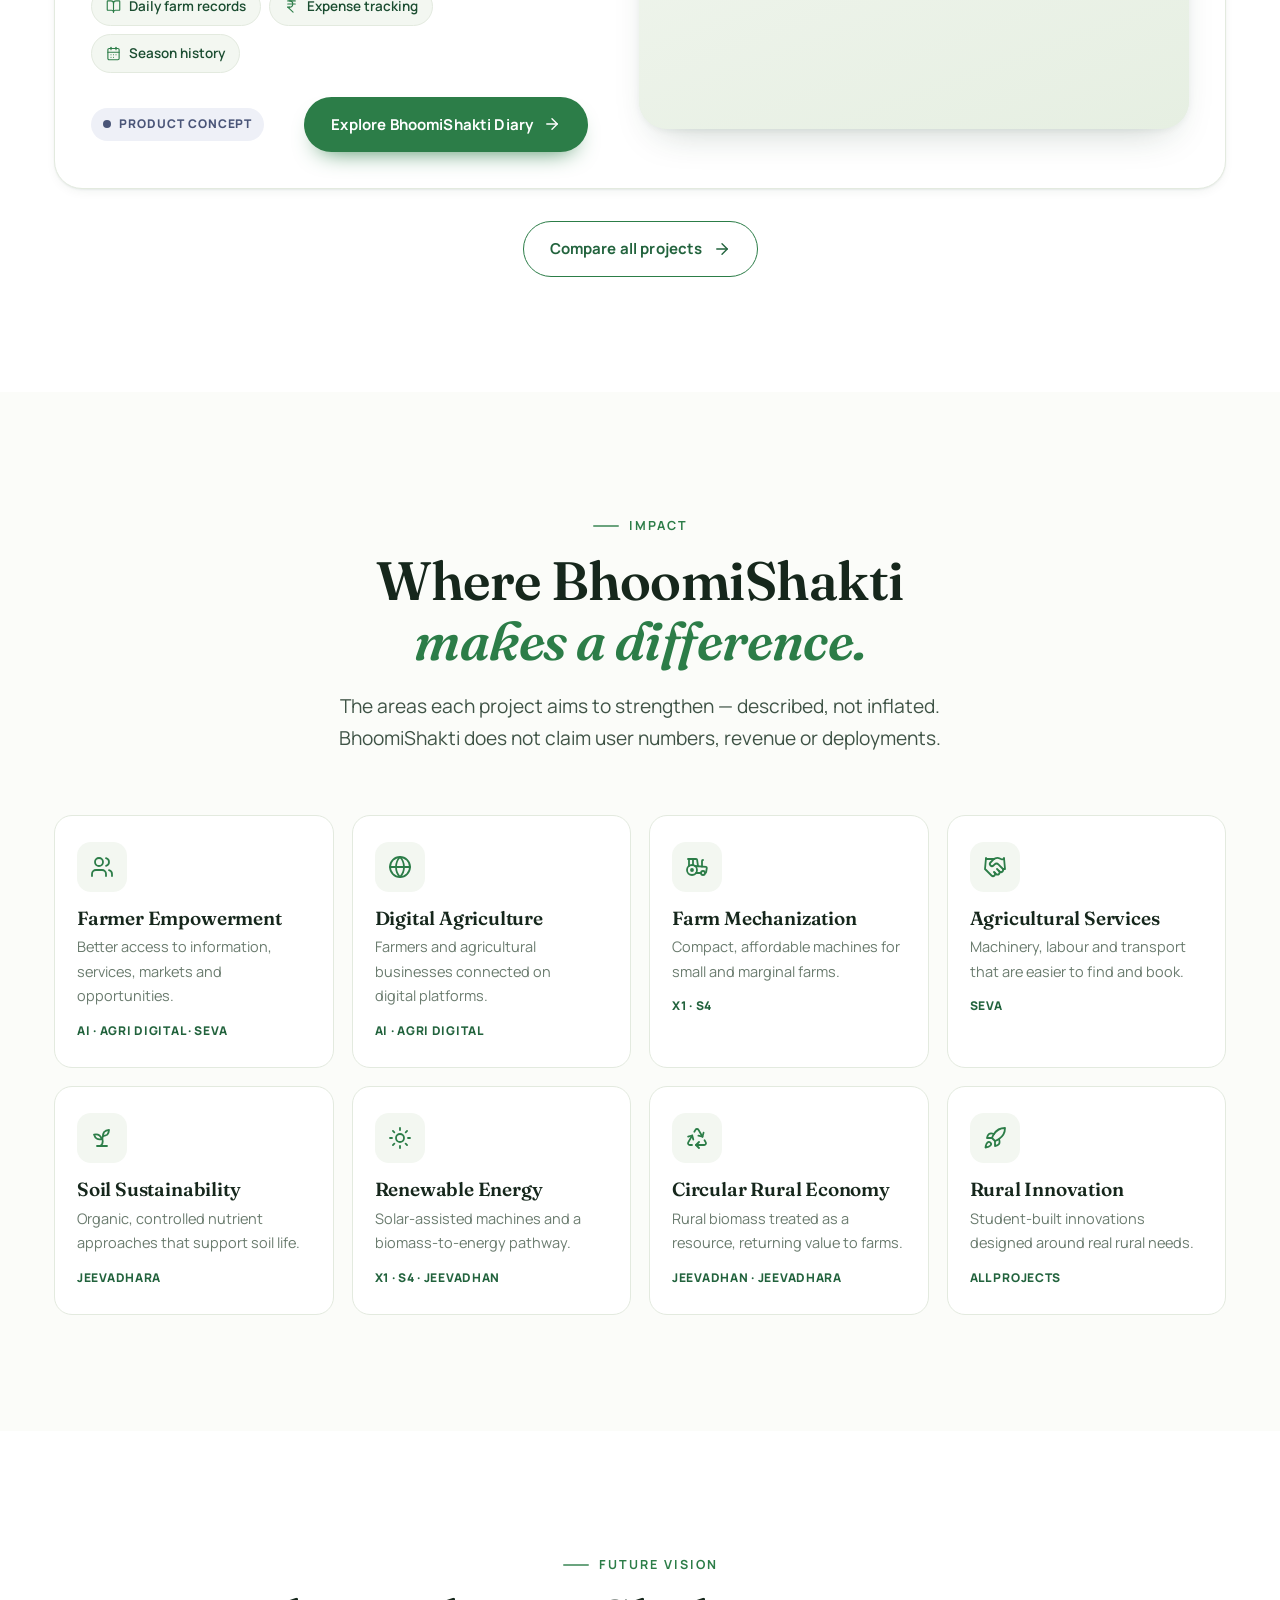
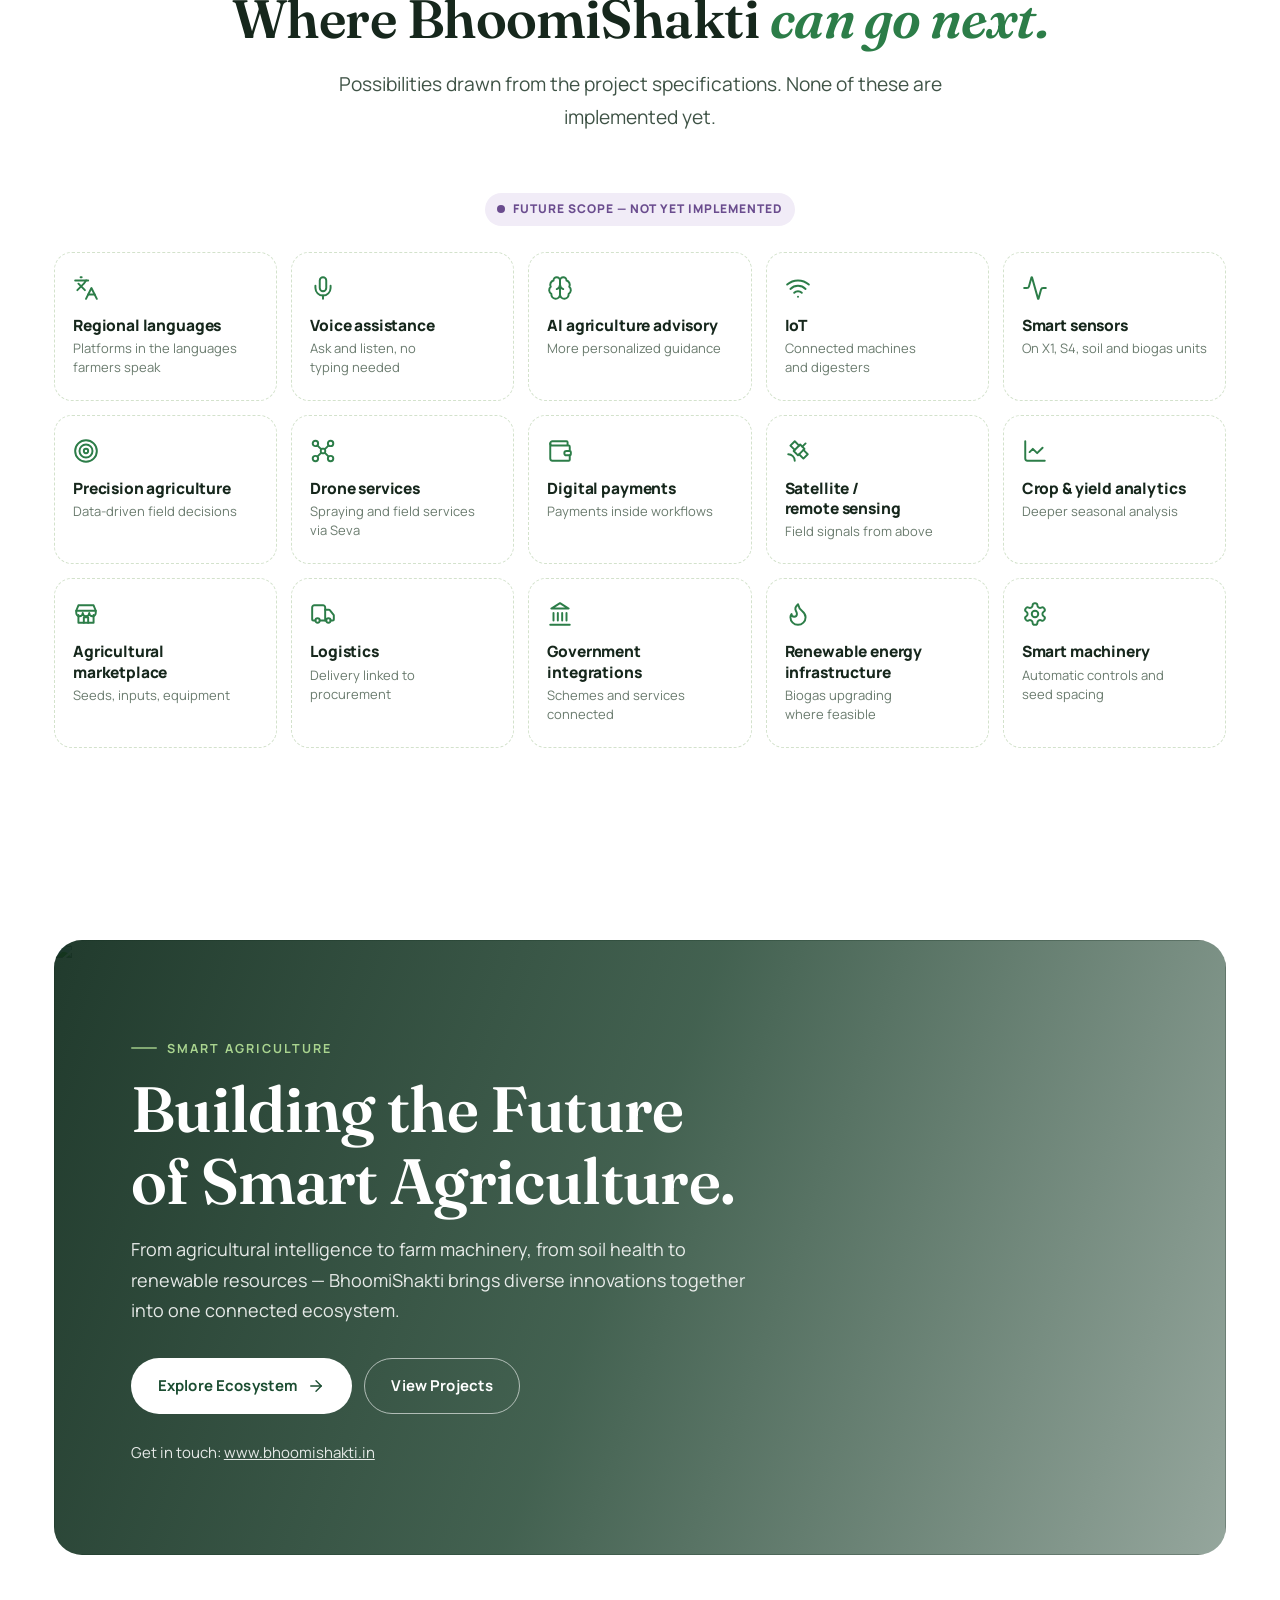
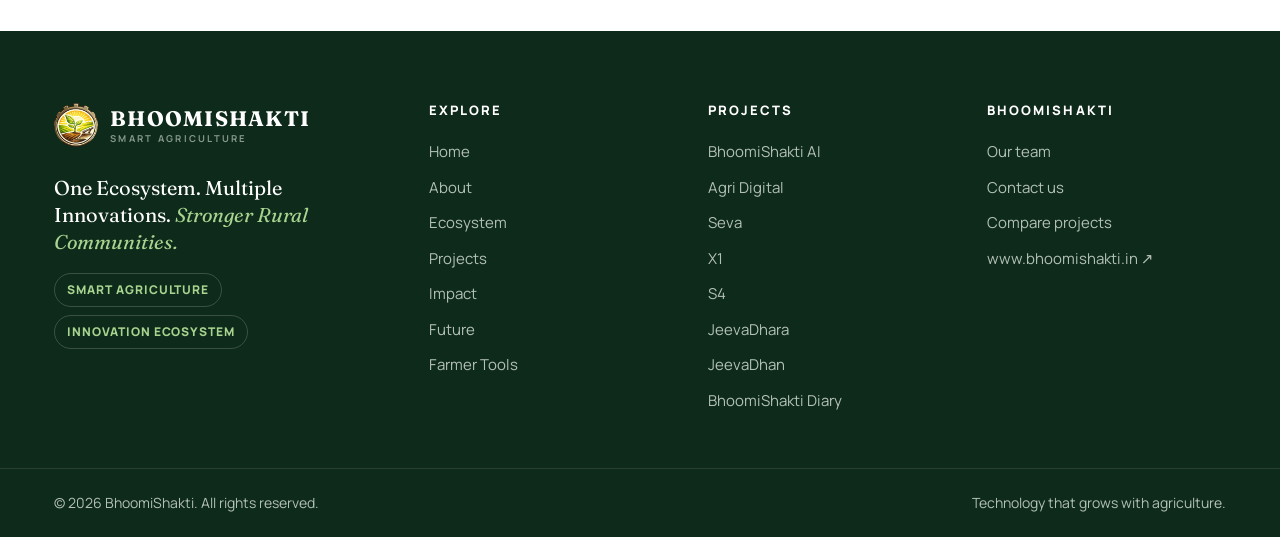
==== commit 84a099f7: "Replace local image sources with remote URLs" ====
--- a/index.html
+++ b/index.html
@@ -125,7 +125,7 @@
       <p class="lead" style="font-size:17px">Instead of eight unrelated projects, BhoomiShakti works as one story: technology that grows with agriculture.</p></div>
       <div class="frame reveal" style="margin-top:34px;aspect-ratio:16/10">
 <!-- IMAGE: About section image. Use a close-up photo of young crop seedlings or a farmer’s hands with soil and sprouts. Purpose: communicate growth, care and the farmer at the centre of the ecosystem. -->
-<img src="assets/images/home-about.jpg" alt="Young seedlings and leaves in soft light" loading="lazy" decoding="async">
+<img src="https://github.com/Akshay-appu/BHOOMIIMAGE/blob/main/BhoomiShakti%20Agricultural%20Ecosystem%20Banner.png?raw=true" alt="Young seedlings and leaves in soft light" loading="lazy" decoding="async">
         <p class="caption"><b>Technology that grows with agriculture.</b> Every layer is designed around the farmer.</p></div>
     </div>
     <div class="layers reveal" data-stagger>
@@ -144,7 +144,7 @@
         <svg class="eco-lines" viewBox="0 0 100 100" preserveAspectRatio="none" aria-hidden="true"></svg>
         <div class="eco-center">
 <!-- IMAGE: Ecosystem centre emblem. Use the BhoomiShakti circular logo (transparent PNG/SVG). Purpose: show BhoomiShakti as the centre that connects every project. -->
-<img src="assets/images/bhoomishakti-logo.png" alt="" loading="lazy" decoding="async"><b>BHOOMISHAKTI</b></div>
+<img src="https://github.com/Akshay-appu/BHOOMIIMAGE/blob/main/images/stickerX1.png?raw=true"style="width:100%; height:100%; object-fit:contain; object-position:center; display:block;" alt="" loading="lazy" decoding="async"><b></b></div>
       </div>
       <aside class="eco-info reveal" id="eco-info" aria-live="polite"><div class="eco-info-inner"></div></aside>
     </div>
@@ -161,7 +161,7 @@
     <div class="showcase" id="showcase"><article class="show filter-item reveal theme-ai" id="show-ai" data-cats="digital">
   <div class="show-media"><span class="show-num">01</span><div class="frame">
 <!-- IMAGE: BhoomiShakti AI showcase card. Use a photo of a farmer using a smartphone in a green field, or a clean platform screenshot. Purpose: show agriculture intelligence in a real farm context. -->
-<img src="assets/images/ai-hero.jpg" alt="Farmer using agriculture intelligence in the field" loading="lazy" decoding="async"></div></div>
+<img src="https://github.com/Akshay-appu/BHOOMIIMAGE/blob/main/images/BhoomiShaktiAI.png?raw=true" alt="Farmer using agriculture intelligence in the field" loading="lazy" decoding="async"></div></div>
   <div class="show-body">
     <span class="layer-tag">Agriculture Intelligence</span>
     <h3>BhoomiShakti AI</h3>
@@ -174,7 +174,7 @@
 </article><article class="show filter-item reveal theme-agri" id="show-agri-digital" data-cats="digital services">
   <div class="show-media"><span class="show-num">02</span><div class="frame">
 <!-- IMAGE: Agri Digital showcase card. Use a photo of a farmer browsing agricultural products or an agri-input shop. Purpose: communicate digital discovery of businesses, products and services. -->
-<img src="assets/images/agri-digital-hero.jpg" alt="Farmer discovering agricultural businesses digitally" loading="lazy" decoding="async"></div></div>
+<img src="https://github.com/Akshay-appu/BHOOMIIMAGE/blob/main/images/imresizer-resize-BHoomiShakti_agri.png?raw=true" alt="Farmer discovering agricultural businesses digitally" loading="lazy" decoding="async"></div></div>
   <div class="show-body">
     <span class="layer-tag">Digital Connectivity</span>
     <h3>BhoomiShakti Agri Digital</h3>
@@ -187,7 +187,7 @@
 </article><article class="show filter-item reveal theme-seva" id="show-seva" data-cats="services digital machinery">
   <div class="show-media"><span class="show-num">03</span><div class="frame">
 <!-- IMAGE: BhoomiShakti Seva showcase card. Use a photo of a tractor with an implement working a field, or farm labourers at work. Purpose: communicate machinery, labour and service booking. -->
-<img src="assets/images/seva-hero.jpg" alt="Tractor and farm workers in a field" loading="lazy" decoding="async"></div></div>
+<img src="https://github.com/Akshay-appu/BHOOMIIMAGE/blob/main/images/imresizer-resize-BhoomiShakti%20Seva.png?raw=true" alt="Tractor and farm workers in a field" loading="lazy" decoding="async"></div></div>
   <div class="show-body">
     <span class="layer-tag">Farm Services</span>
     <h3>BhoomiShakti Seva</h3>
@@ -200,7 +200,7 @@
 </article><article class="show filter-item reveal theme-x1" id="show-x1" data-cats="machinery renewable">
   <div class="show-media"><span class="show-num">04</span><div class="frame">
 <!-- IMAGE: BhoomiShakti X1 showcase card. Use a high-quality photo or render of the X1 solar-assisted ploughing machine working in a small field. Purpose: show compact solar mechanization. -->
-<img src="assets/images/x1-hero.jpg" alt="BhoomiShakti X1 solar-assisted ploughing machine" loading="lazy" decoding="async"></div></div>
+<img src="https://github.com/Akshay-appu/BHOOMIIMAGE/blob/main/images/imresizer-resize-BhoomiShaktiX1%20MACHINE.png?raw=true" alt="BhoomiShakti X1 solar-assisted ploughing machine" loading="lazy" decoding="async"></div></div>
   <div class="show-body">
     <span class="layer-tag">Mechanization</span>
     <h3>BhoomiShakti X1</h3>
@@ -213,7 +213,7 @@
 </article><article class="show filter-item reveal theme-s4" id="show-s4" data-cats="machinery renewable">
   <div class="show-media"><span class="show-num">05</span><div class="frame">
 <!-- IMAGE: BhoomiShakti S4 showcase card. Use a photo of the S4 backpack seed sower with its solar umbrella being worn in a field. Purpose: show portable solar seed sowing and farmer comfort. -->
-<img src="assets/images/s4-hero.jpg" alt="BhoomiShakti S4 backpack solar seed sower" loading="lazy" decoding="async"></div></div>
+<img src="https://github.com/Akshay-appu/BHOOMIIMAGE/blob/main/images/imresizer-resize-BhoomiShakti_S4.png?raw=true" alt="BhoomiShakti S4 backpack solar seed sower" loading="lazy" decoding="async"></div></div>
   <div class="show-body">
     <span class="layer-tag">Seed Sowing</span>
     <h3>BhoomiShakti S4</h3>
@@ -226,7 +226,7 @@
 </article><article class="show filter-item reveal theme-jeevadhara" id="show-jeevadhara" data-cats="soil sustainability">
   <div class="show-media"><span class="show-num">06</span><div class="frame">
 <!-- IMAGE: JeevaDhara showcase card. Use a photo of dark, healthy soil with compost, roots or earthworms. Purpose: communicate soil life and bio-nutrients. -->
-<img src="assets/images/jeevadhara-hero.jpg" alt="Healthy agricultural soil prepared with organic inputs" loading="lazy" decoding="async"></div></div>
+<img src="https://github.com/Akshay-appu/BHOOMIIMAGE/blob/main/images/imresizer-resize-BhoomiShakti_JeevaDhara_Krishi_System-removebg-preview%20(1).png?raw=true" alt="Healthy agricultural soil prepared with organic inputs" loading="lazy" decoding="async"></div></div>
   <div class="show-body">
     <span class="layer-tag">Soil Health</span>
     <h3>BhoomiShakti JeevaDhara</h3>
@@ -239,7 +239,7 @@
 </article><article class="show filter-item reveal theme-jeevadhan" id="show-jeevadhan" data-cats="renewable sustainability">
   <div class="show-media"><span class="show-num">07</span><div class="frame">
 <!-- IMAGE: JeevaDhan showcase card. Use a rural photo with cattle near a village biogas unit or collection point. Purpose: communicate biomass as a renewable rural resource. -->
-<img src="assets/images/jeevadhan-hero.jpg" alt="Rural landscape with cattle and biomass collection" loading="lazy" decoding="async"></div></div>
+<img src="https://github.com/Akshay-appu/BHOOMIIMAGE/blob/main/images/imresizer-resize-Bhoomishakti%20Jeevadhan.png?raw=true" alt="Rural landscape with cattle and biomass collection" loading="lazy" decoding="async"></div></div>
   <div class="show-body">
     <span class="layer-tag">Renewable Resources</span>
     <h3>BhoomiShakti JeevaDhan</h3>
@@ -253,7 +253,7 @@
 <article class="show filter-item reveal" id="show-diary" data-cats="digital">
   <div class="show-media"><span class="show-num">08</span><div class="frame">
 <!-- IMAGE: BhoomiShakti Diary showcase card. Shows the BhoomiShakti Diary logo (an open diary whose pages are field rows, with a sprout in the morning sun) on a soft green background. Optional later: replace with a real photo of a farmer recording a farm activity on a phone. Purpose: introduce the farm-records product concept. -->
-<img src="assets/images/diary/bhoomishakti-diary-logo.svg" alt="BhoomiShakti Diary logo" loading="lazy" decoding="async" style="object-fit:contain;padding:12%;background:linear-gradient(160deg,#F3F7F1,#E6EFE2)"></div></div>
+<img src="https://github.com/Akshay-appu/BHOOMIIMAGE/blob/main/images/imresizer-resize-ChatGPT%20Image%20Oct%201,%202026,%2009_38_36%20PM.png?raw=true" alt="BhoomiShakti Diary logo" loading="lazy" decoding="async" style="object-fit:contain;padding:12%;background:linear-gradient(160deg,#F3F7F1,#E6EFE2)"></div></div>
   <div class="show-body">
     <span class="layer-tag">Farm Records</span>
     <h3>BhoomiShakti Diary</h3>
@@ -293,7 +293,7 @@
     <div class="cta-band reveal">
       <div class="cta-bg" aria-hidden="true">
 <!-- IMAGE: Closing call-to-action background. Use a wide, calm agricultural landscape at golden hour (crop rows, horizon). Purpose: end the story with a hopeful view of the future of farming. A dark green overlay is applied on top. -->
-<img src="assets/images/home-cta.jpg" alt="" loading="lazy" decoding="async"></div>
+<img src="https://github.com/Akshay-appu/BHOOMIIMAGE/blob/main/t/t6.jpeg?raw=true" alt="" loading="lazy" decoding="async"></div>
       <div class="leaf-layer" data-leaves="8" data-leaf-mode="drift" aria-hidden="true"></div>
       <span class="eyebrow" style="color:var(--leaf-soft)">Smart Agriculture</span>
       <h2 class="h2" id="cta-title">Building the Future of Smart Agriculture.</h2>
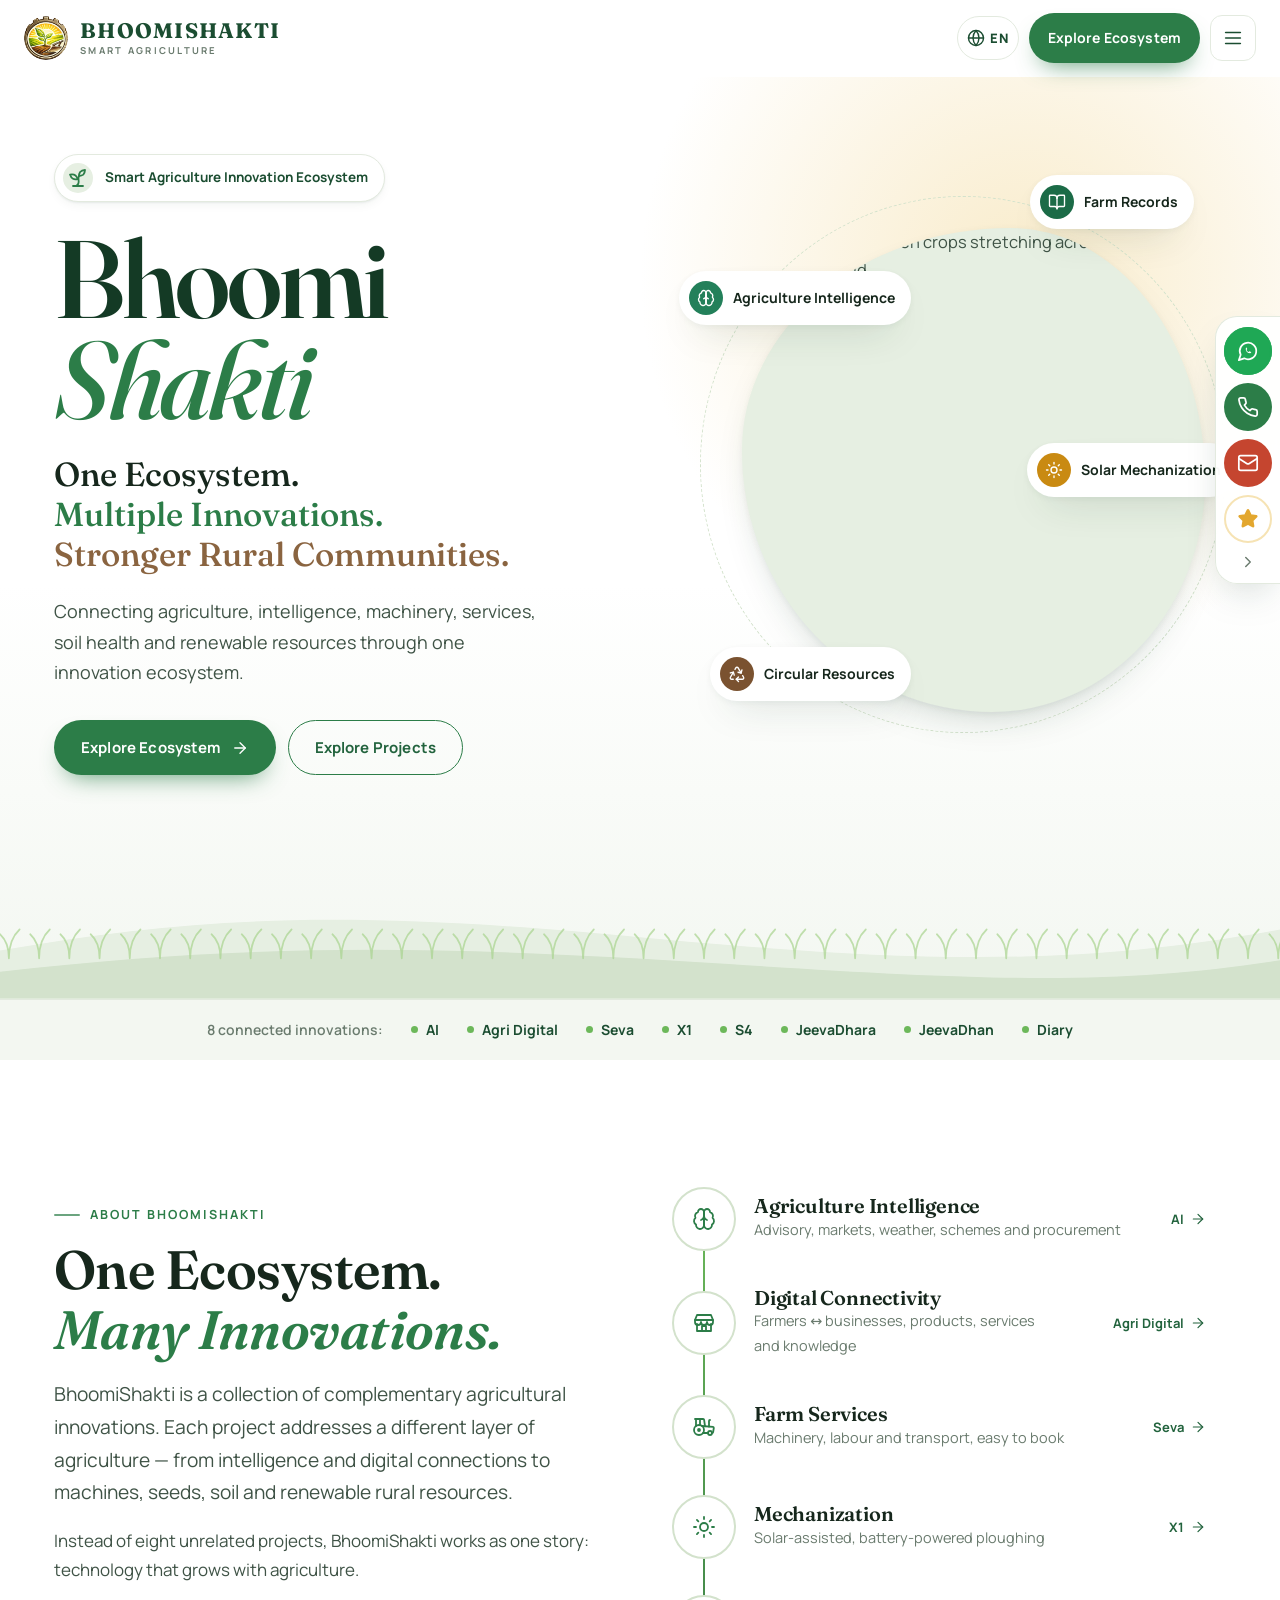
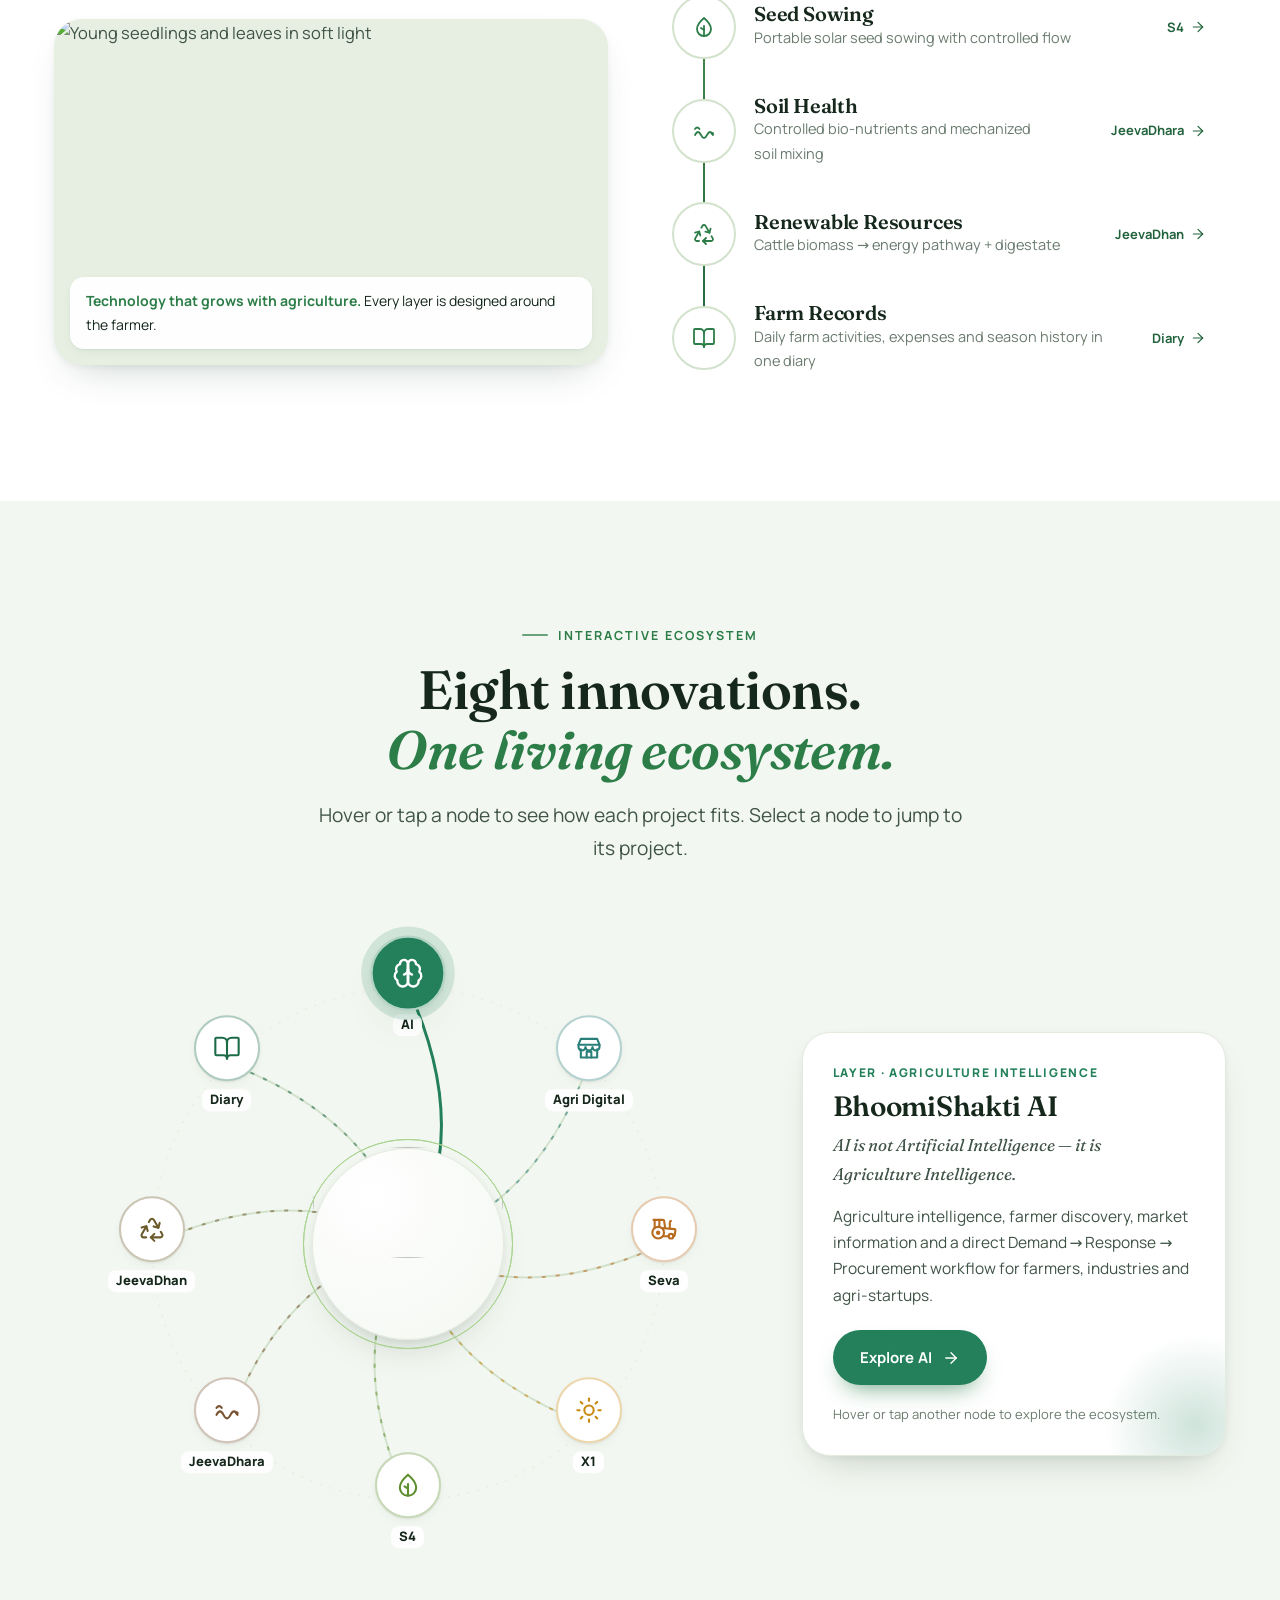
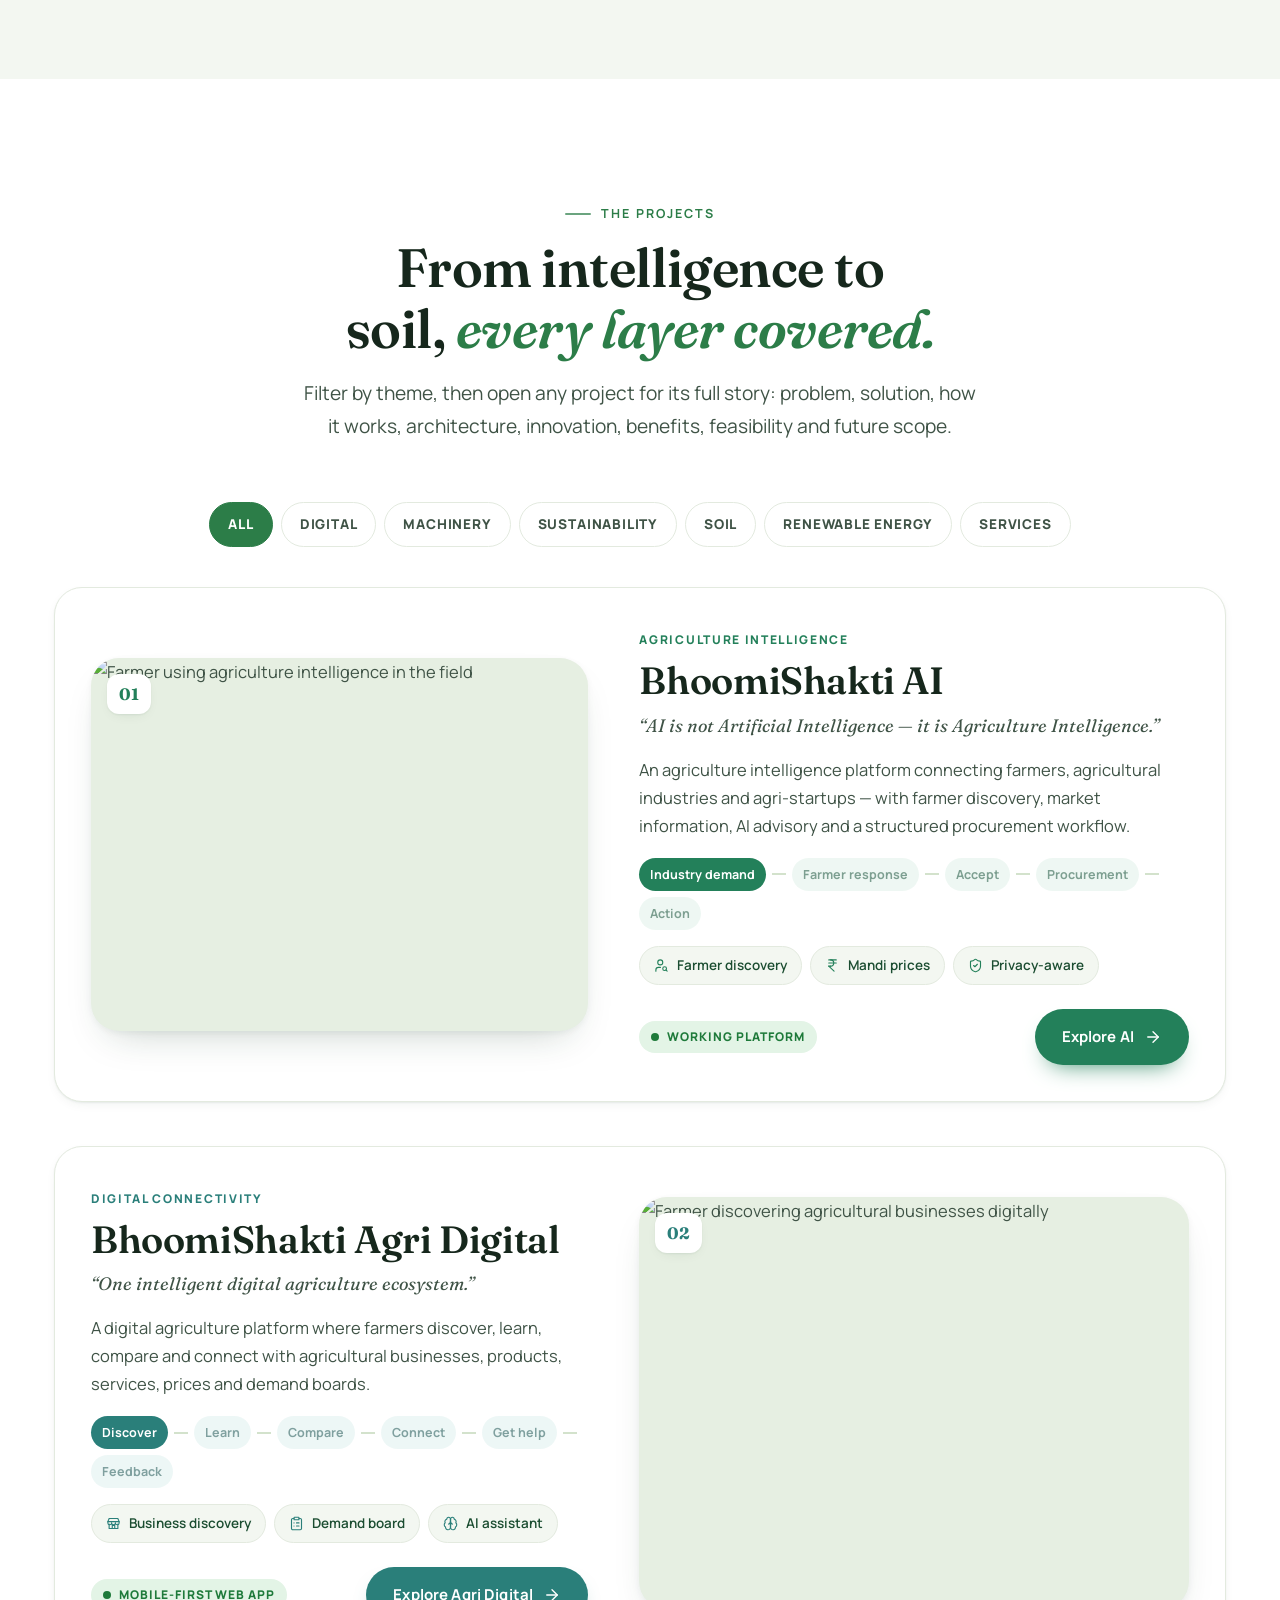
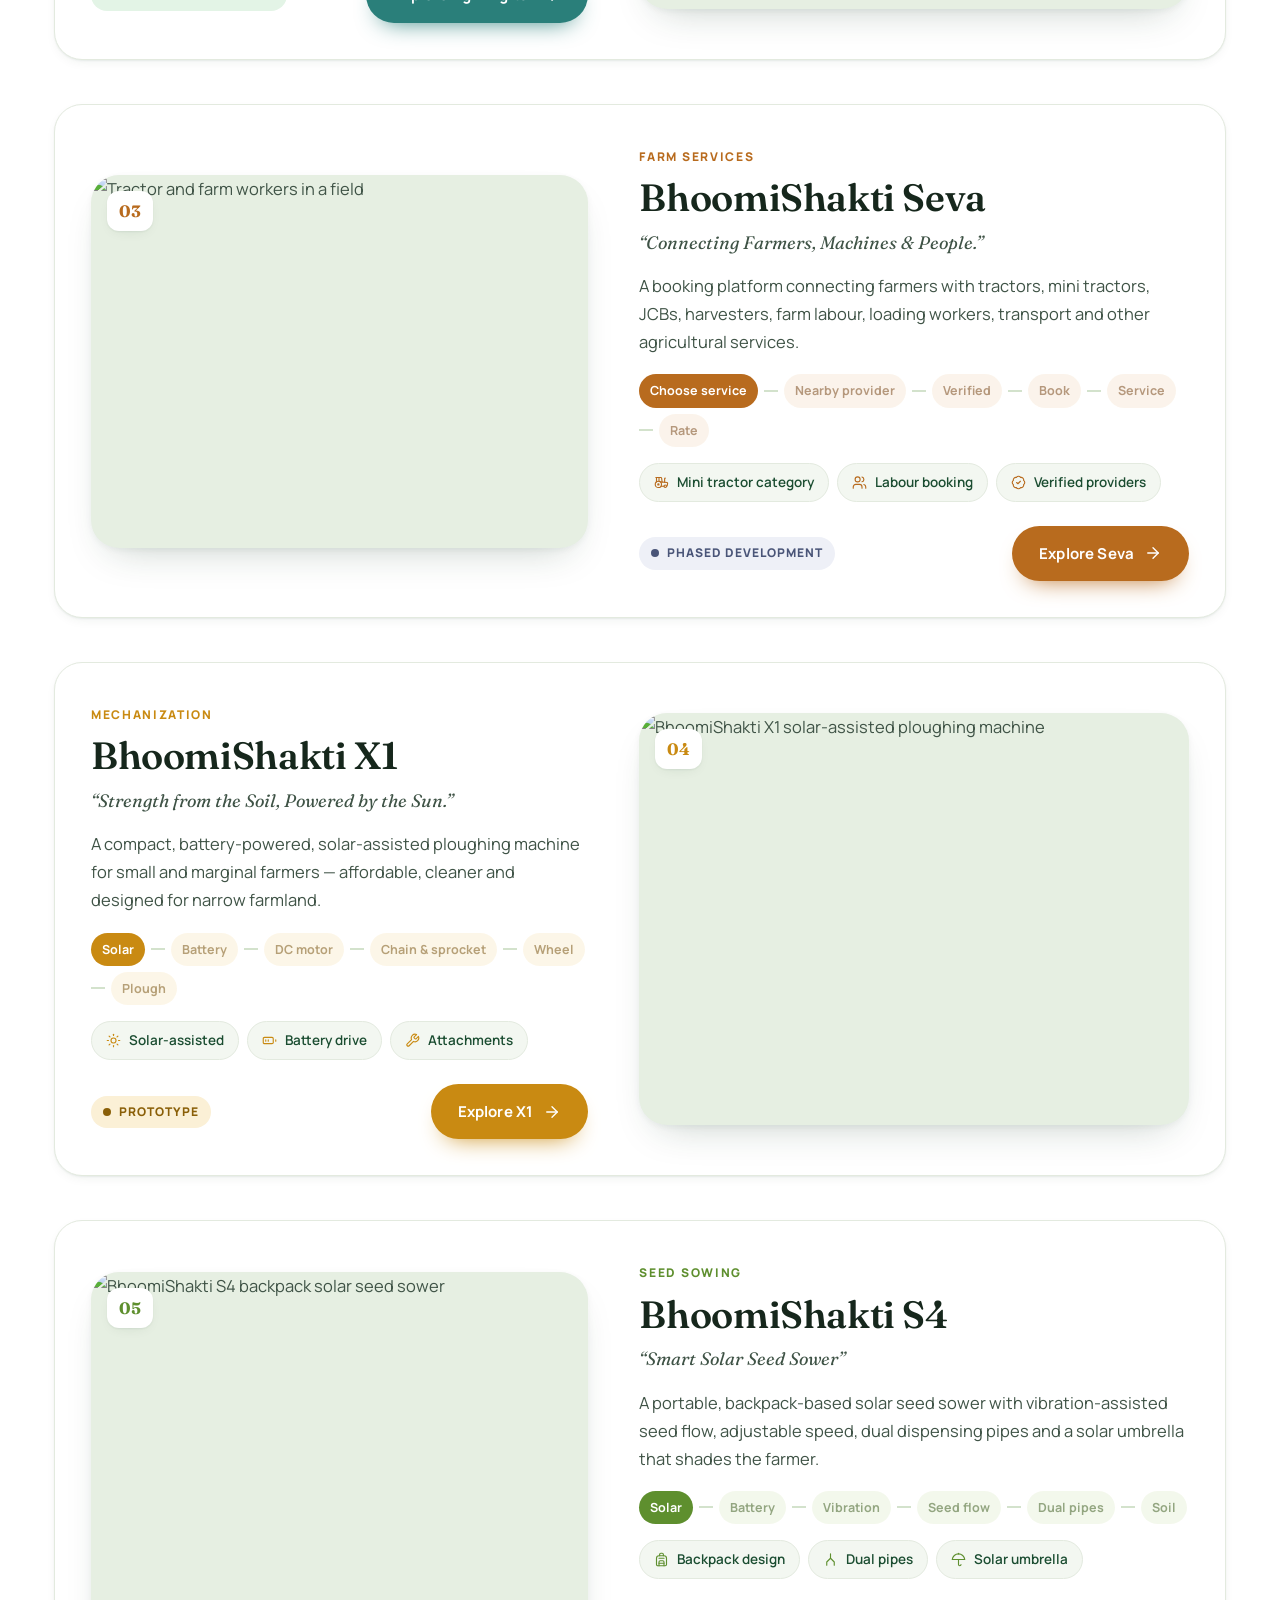
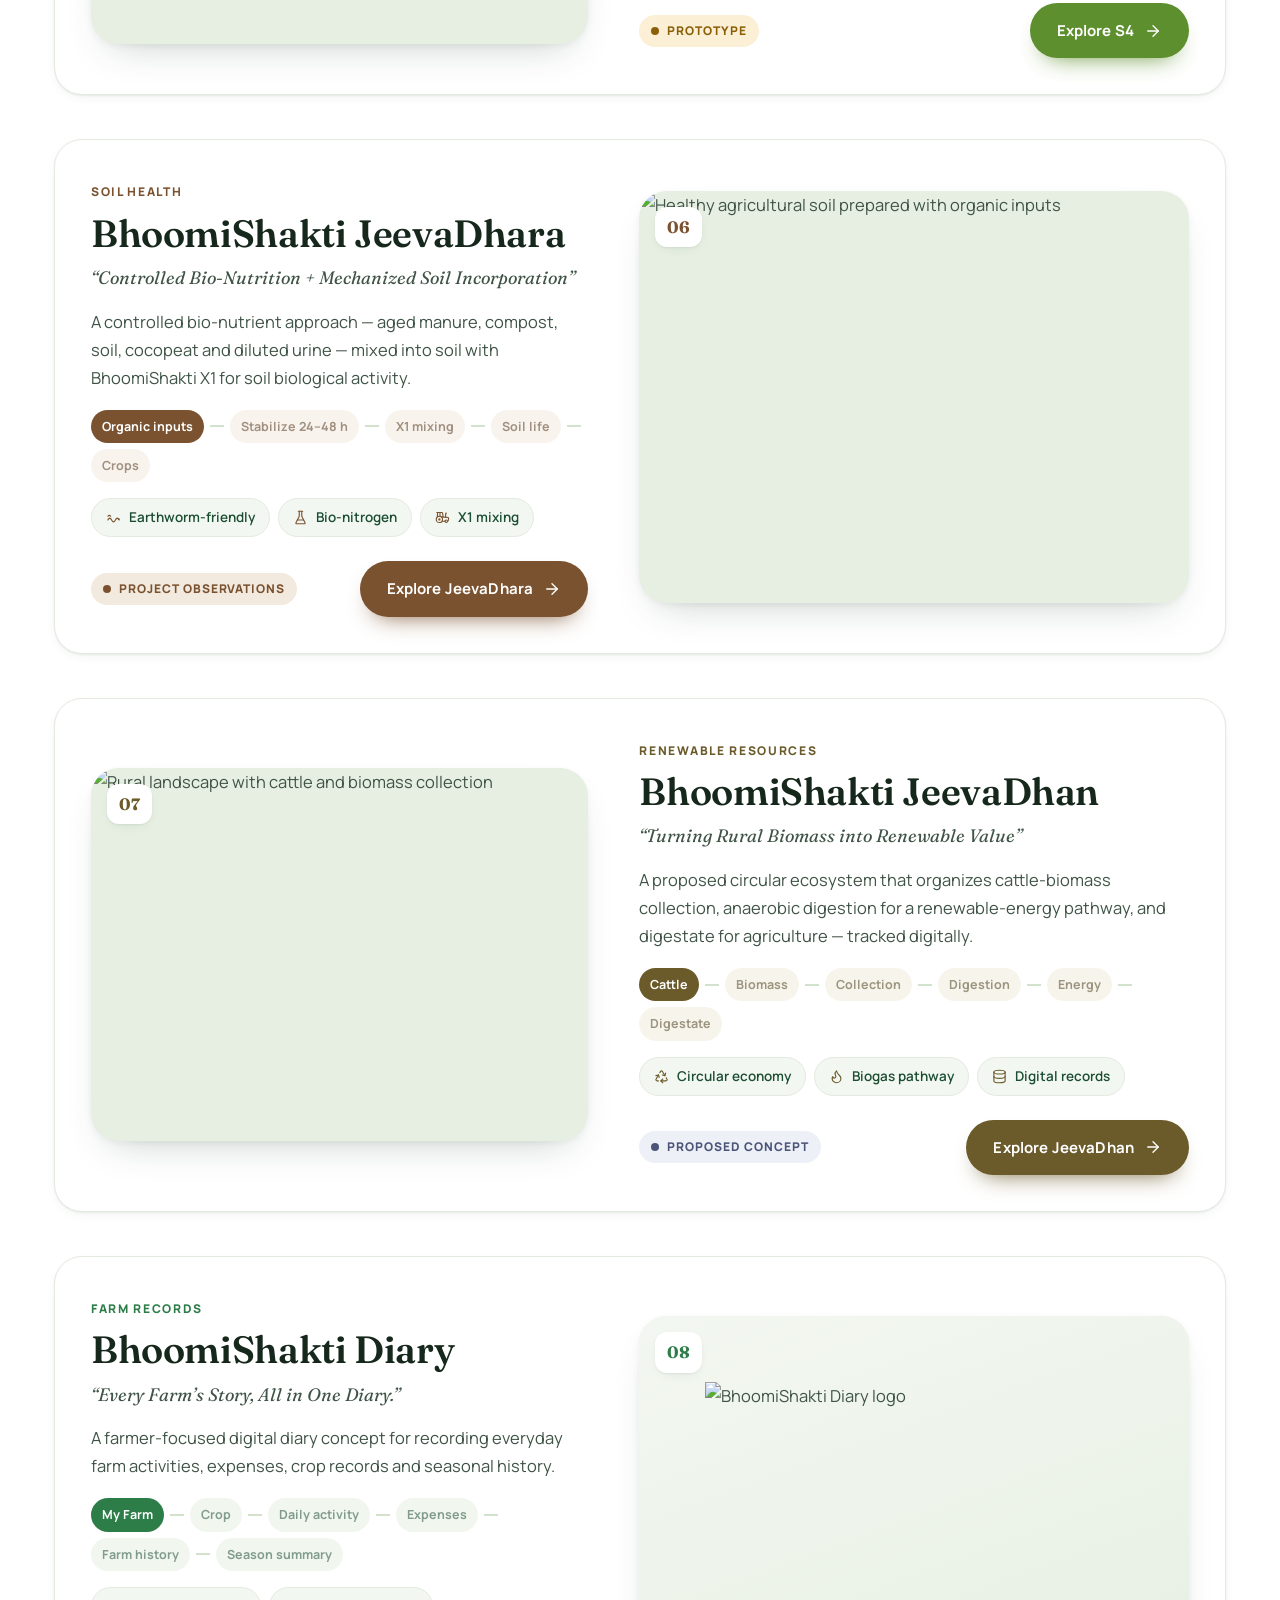
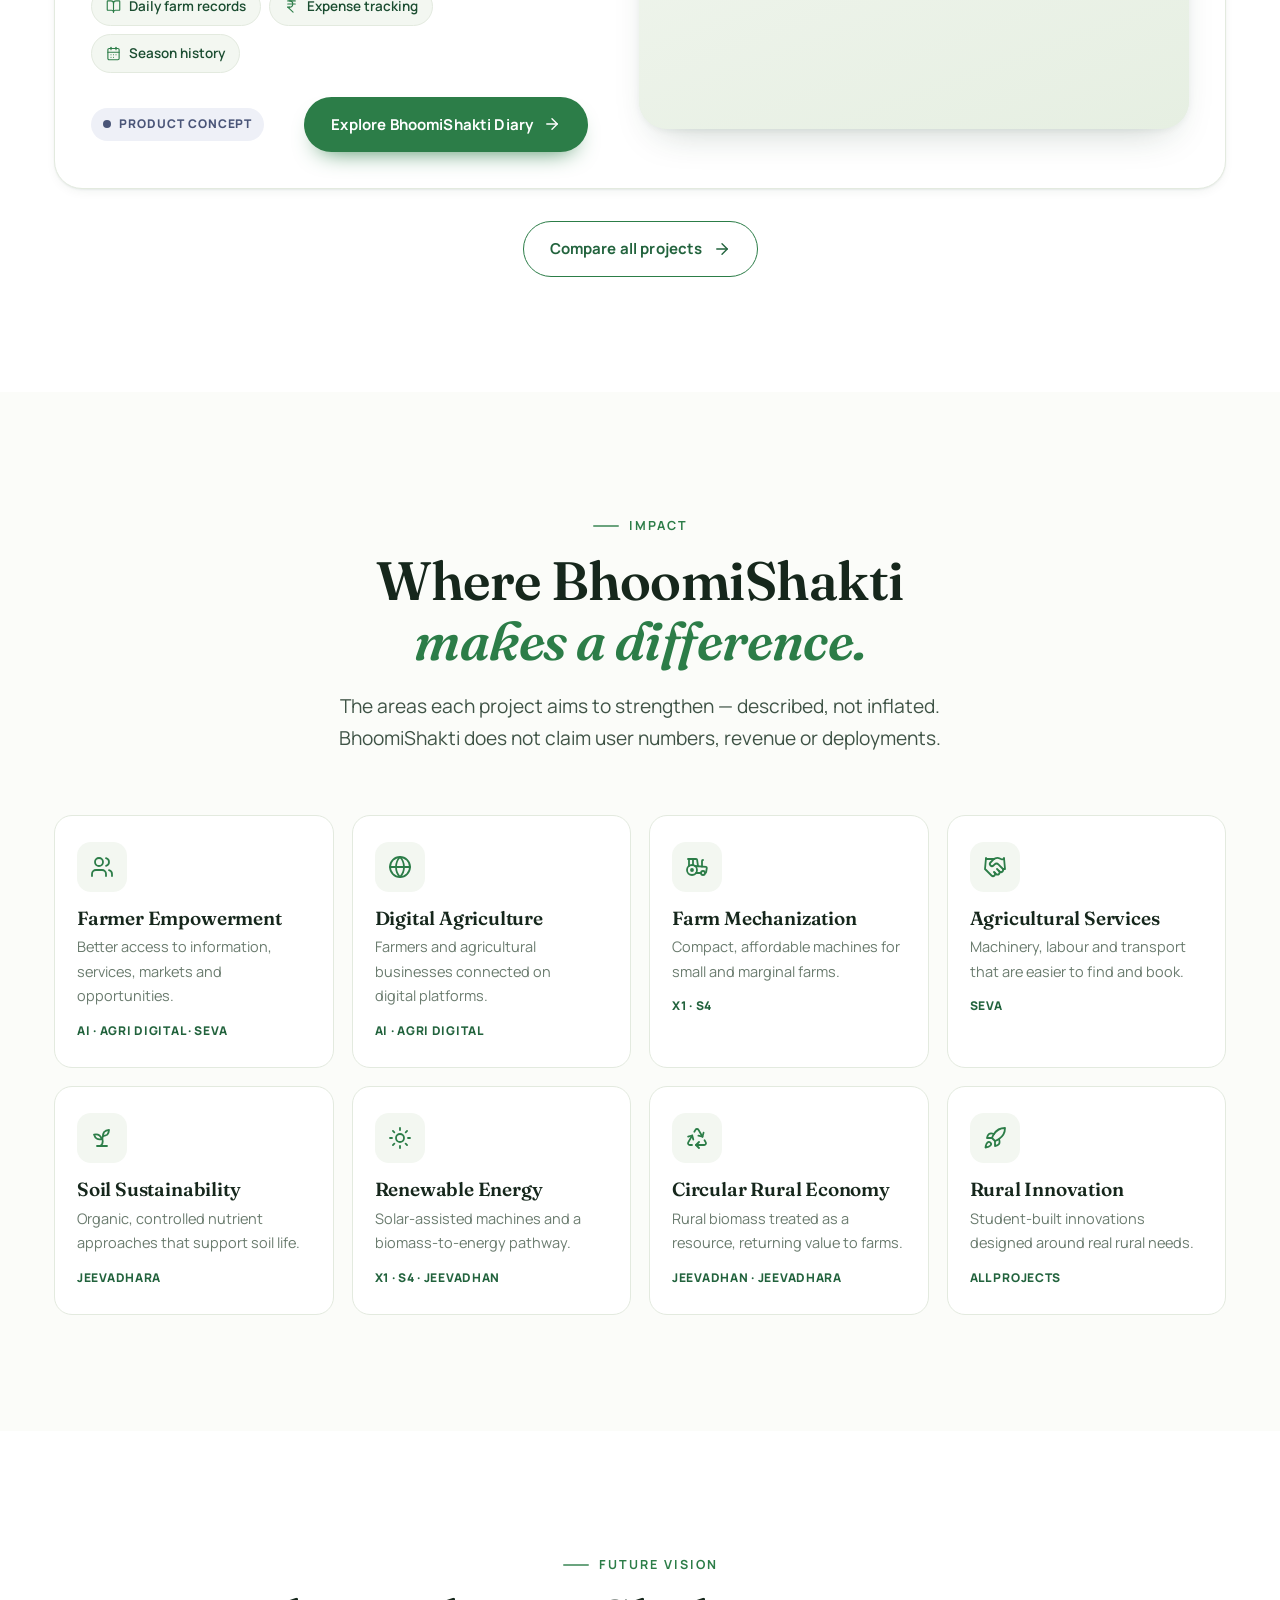
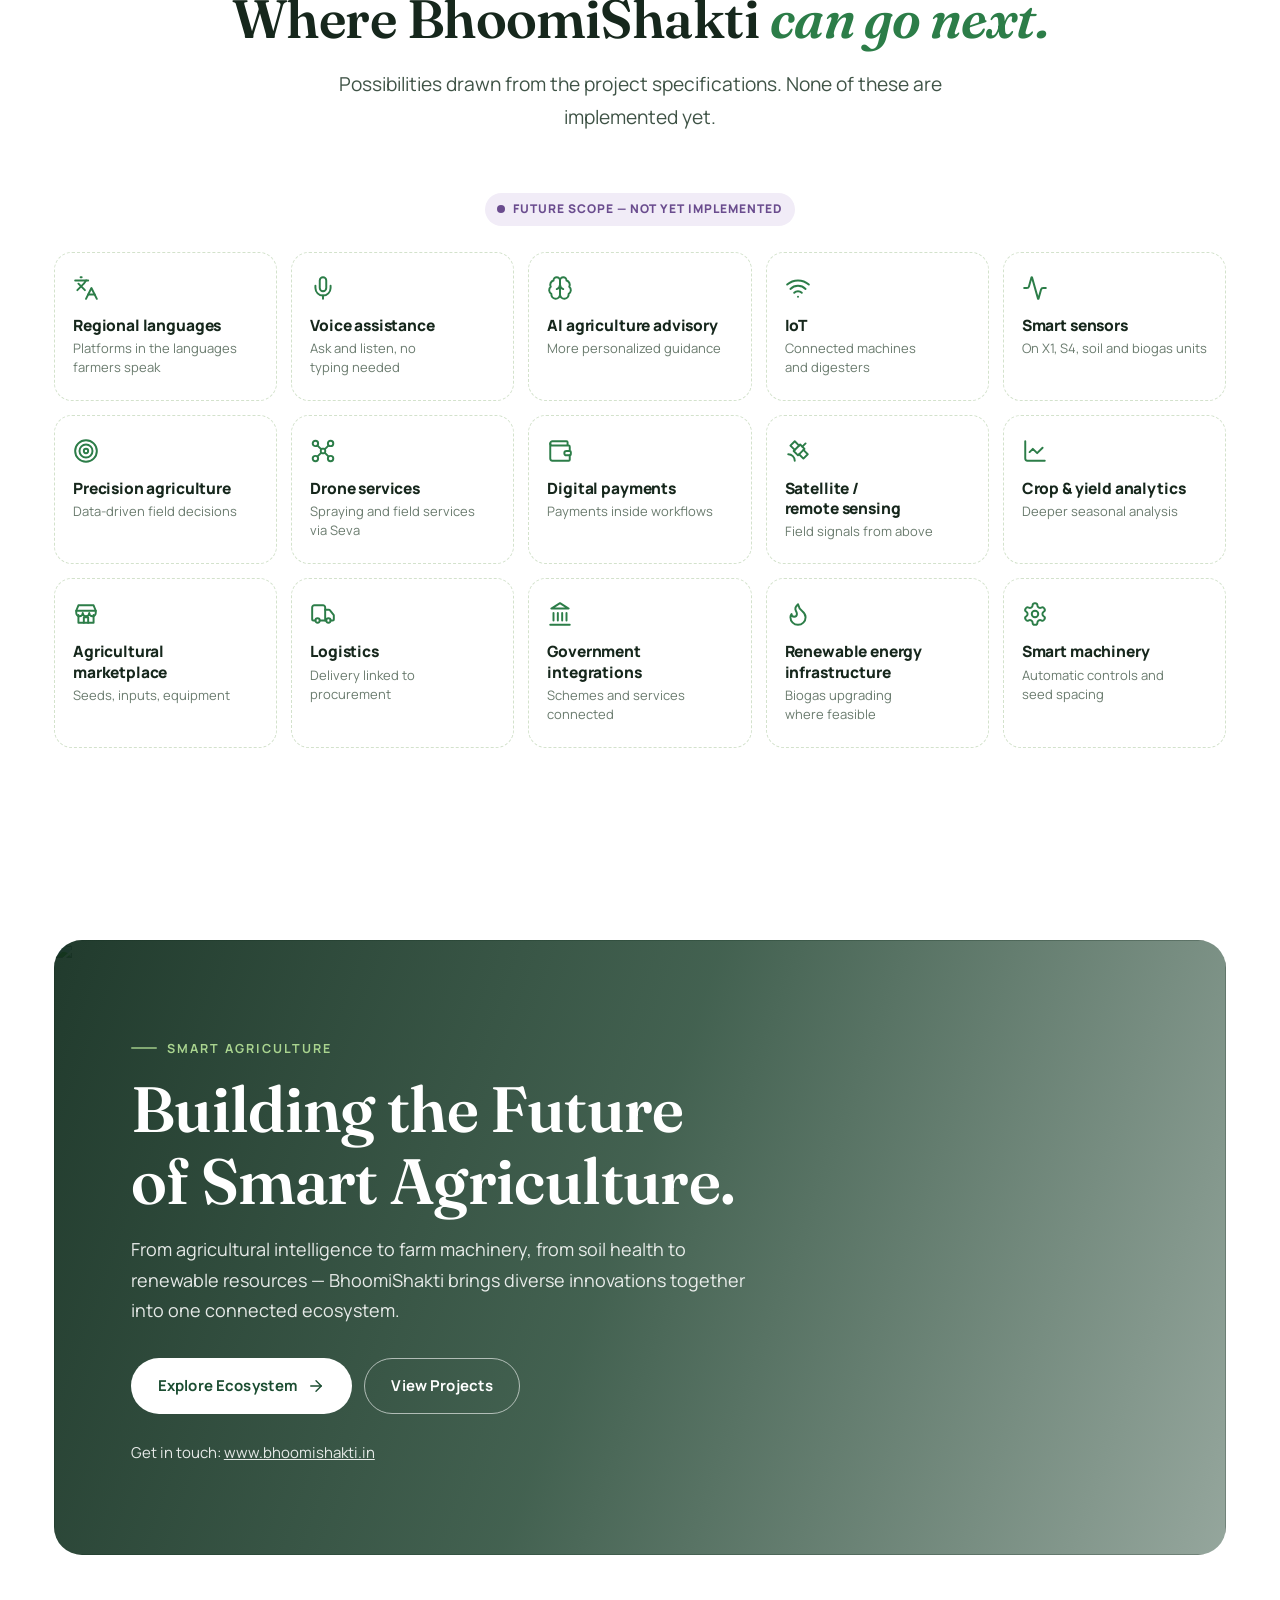
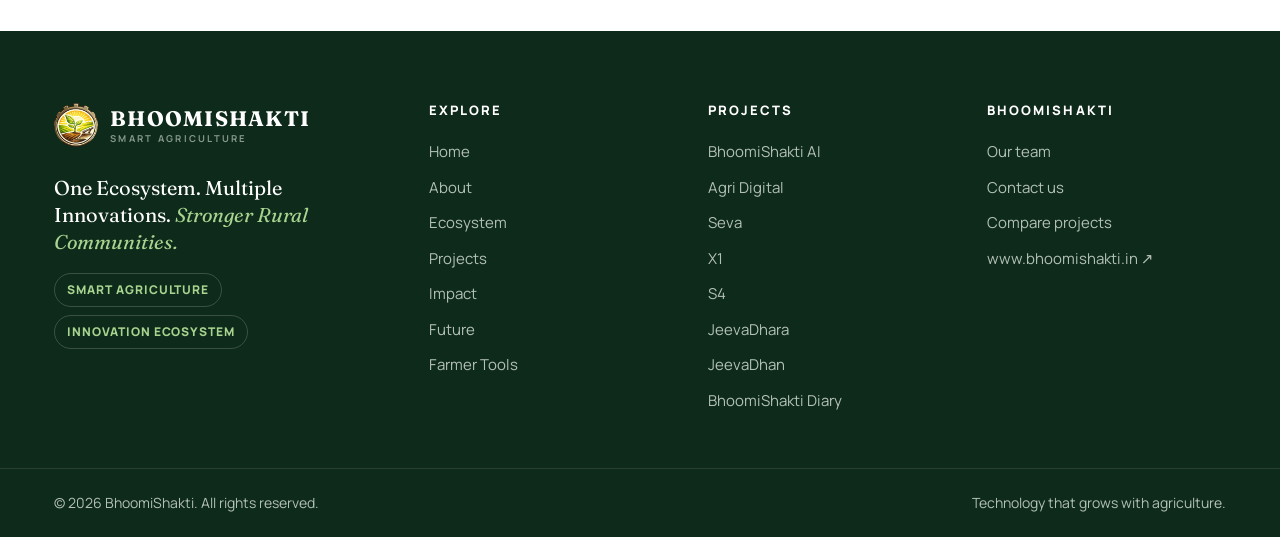
==== commit 166cb88f: "Add link to BhoomiShakti Crop Care AI" ====
--- a/index.html
+++ b/index.html
@@ -49,6 +49,7 @@
       <li><a class="nav-link" href="#impact">Impact</a></li>
       <li><a class="nav-link" href="#future">Future</a></li>
       <li><a class="nav-link nav-tools" href="farmer-tools.html">Farmer Tools</a></li>
+       <li><a class="nav-link nav-tools" href="https://cropcare-ai-psi.vercel.app/">BhoomiShakti Crop Care AI</a></li>
       <li><a class="nav-link" href="team.html">Team</a></li>
       <li><a class="nav-link" href="contact.html">Contact</a></li>
     </ul>
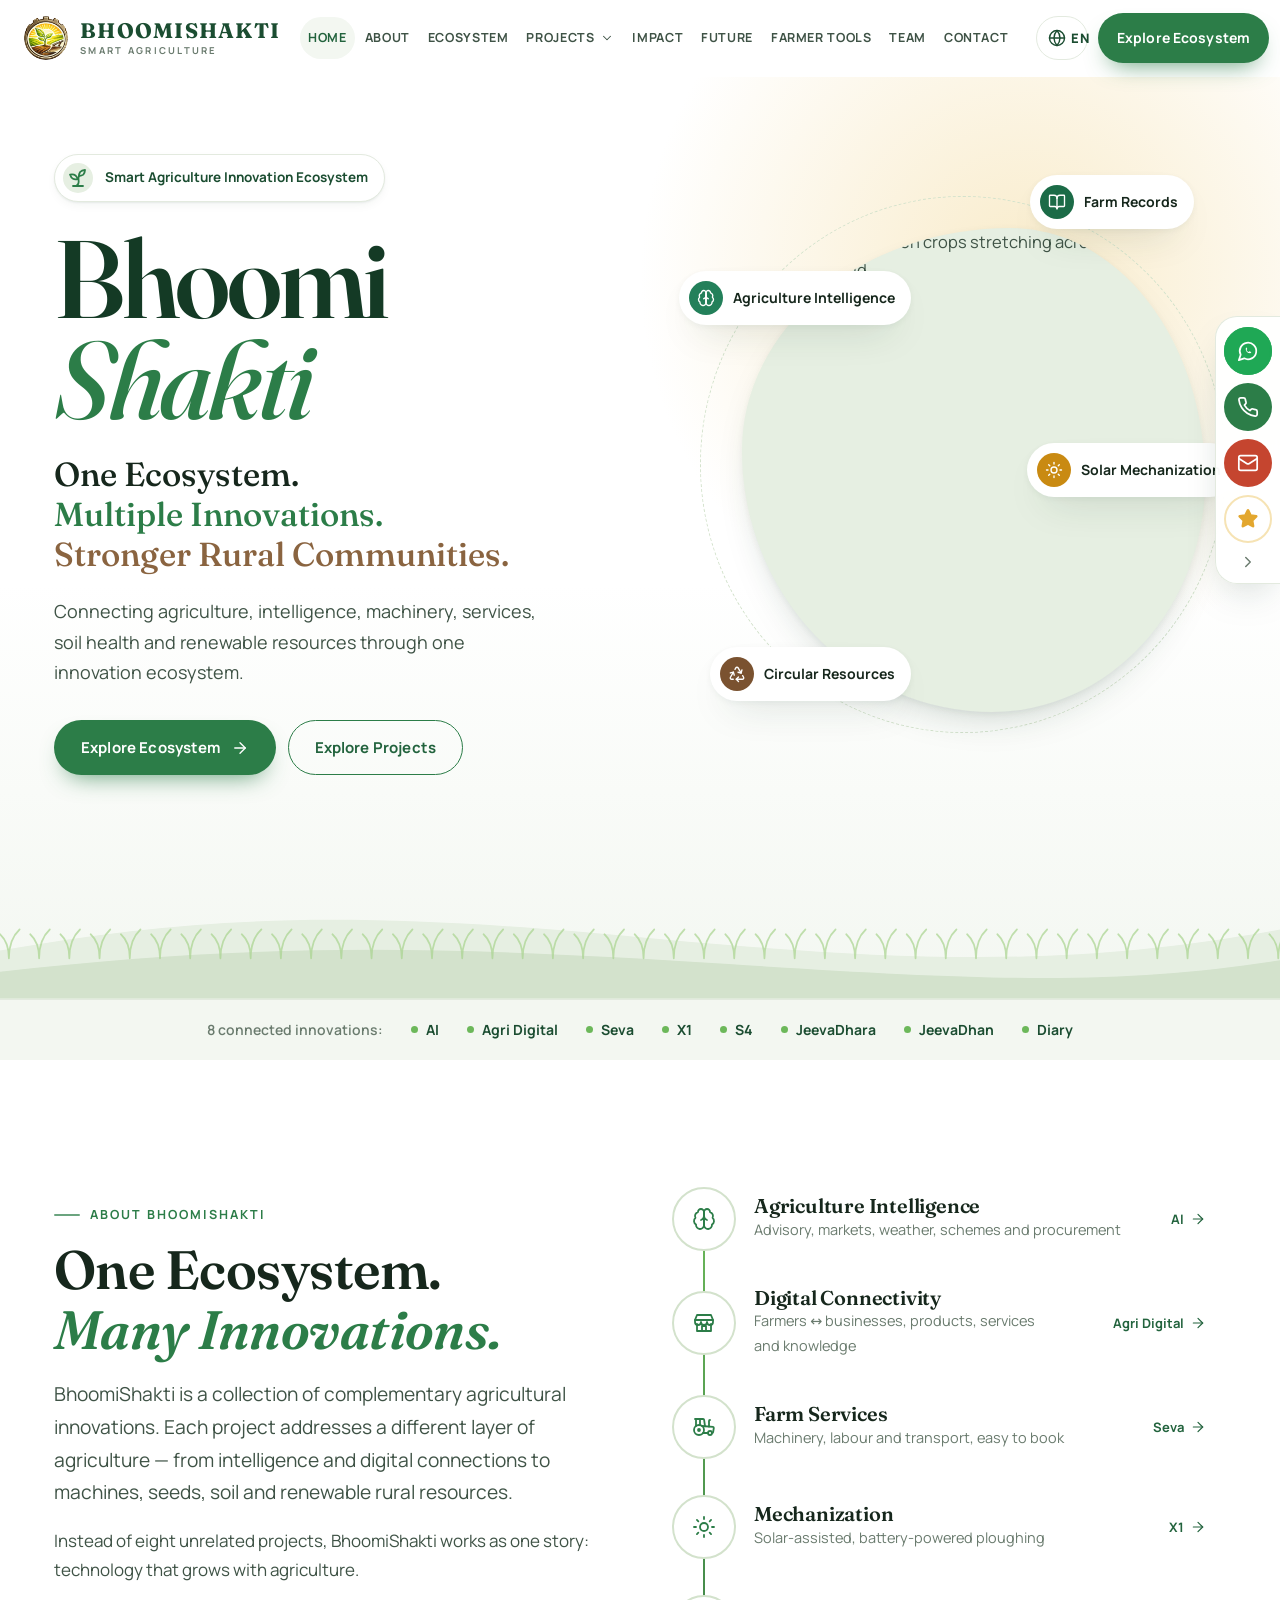
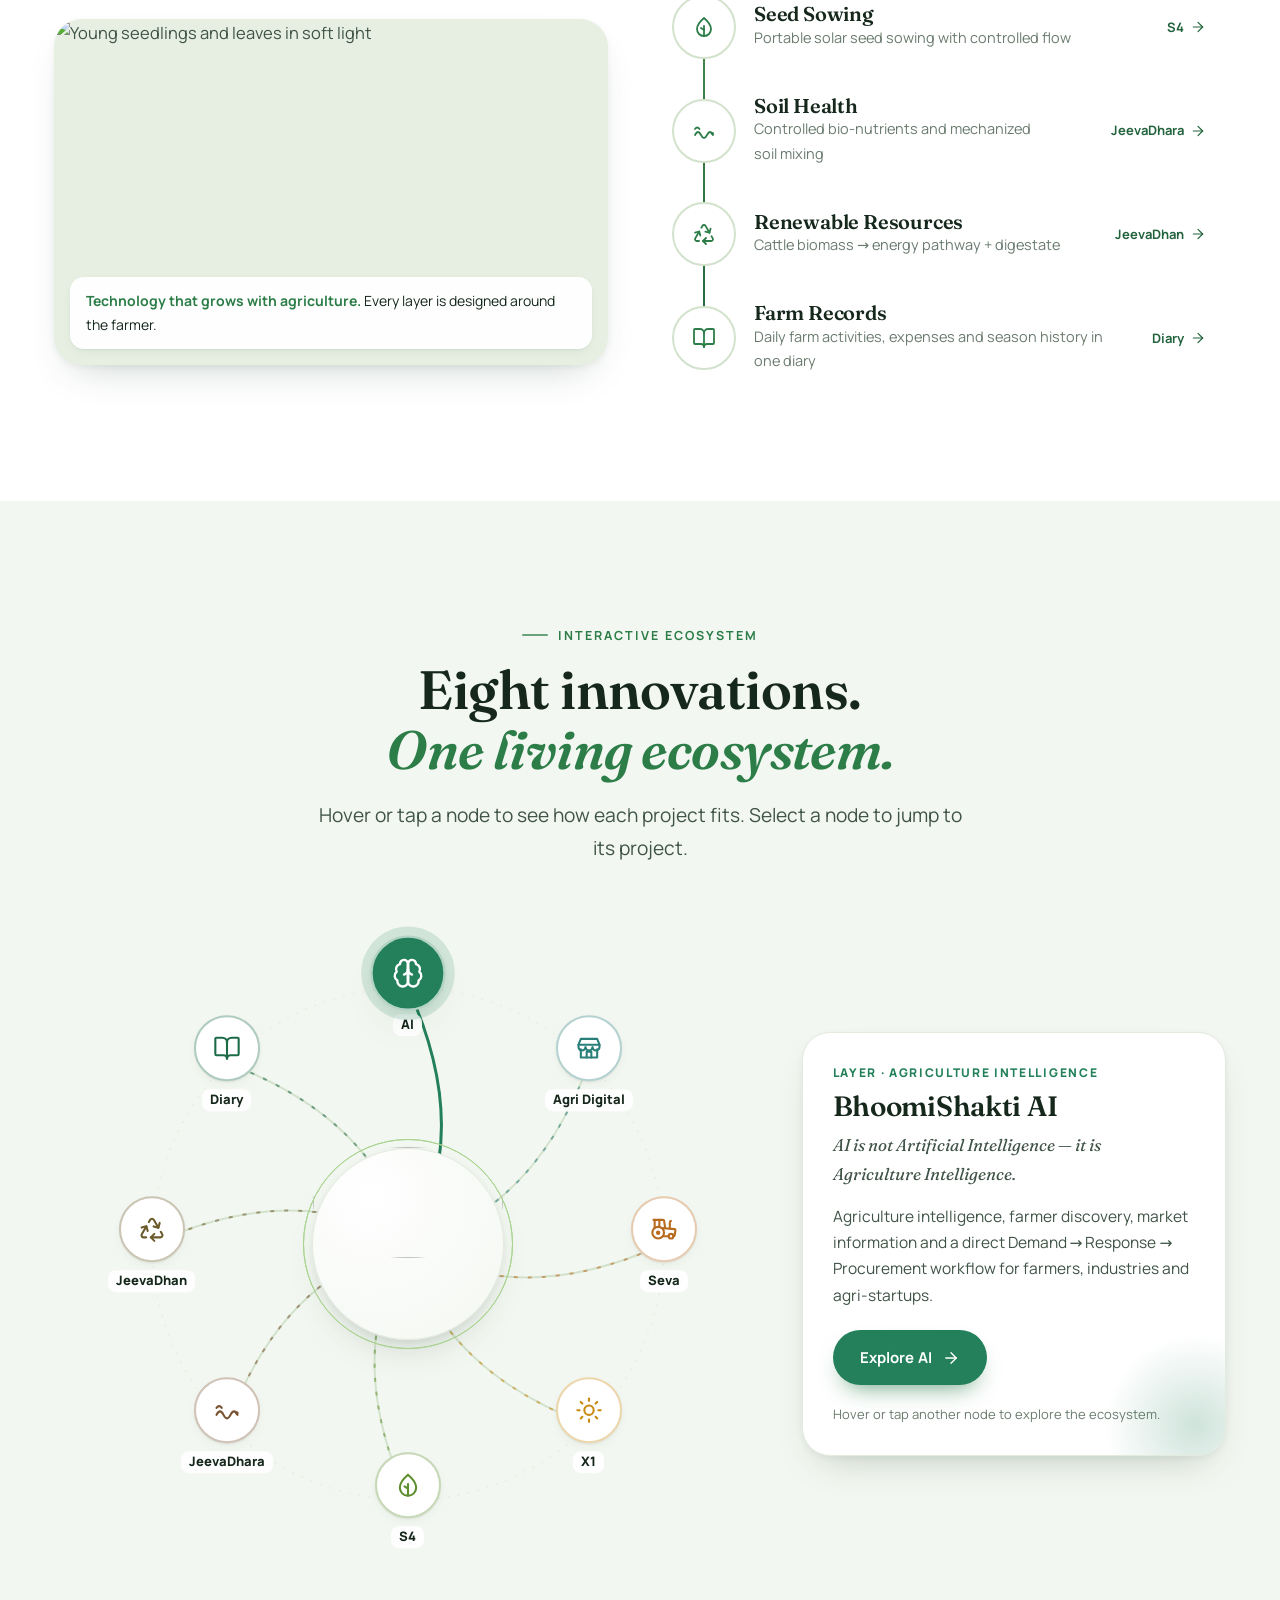
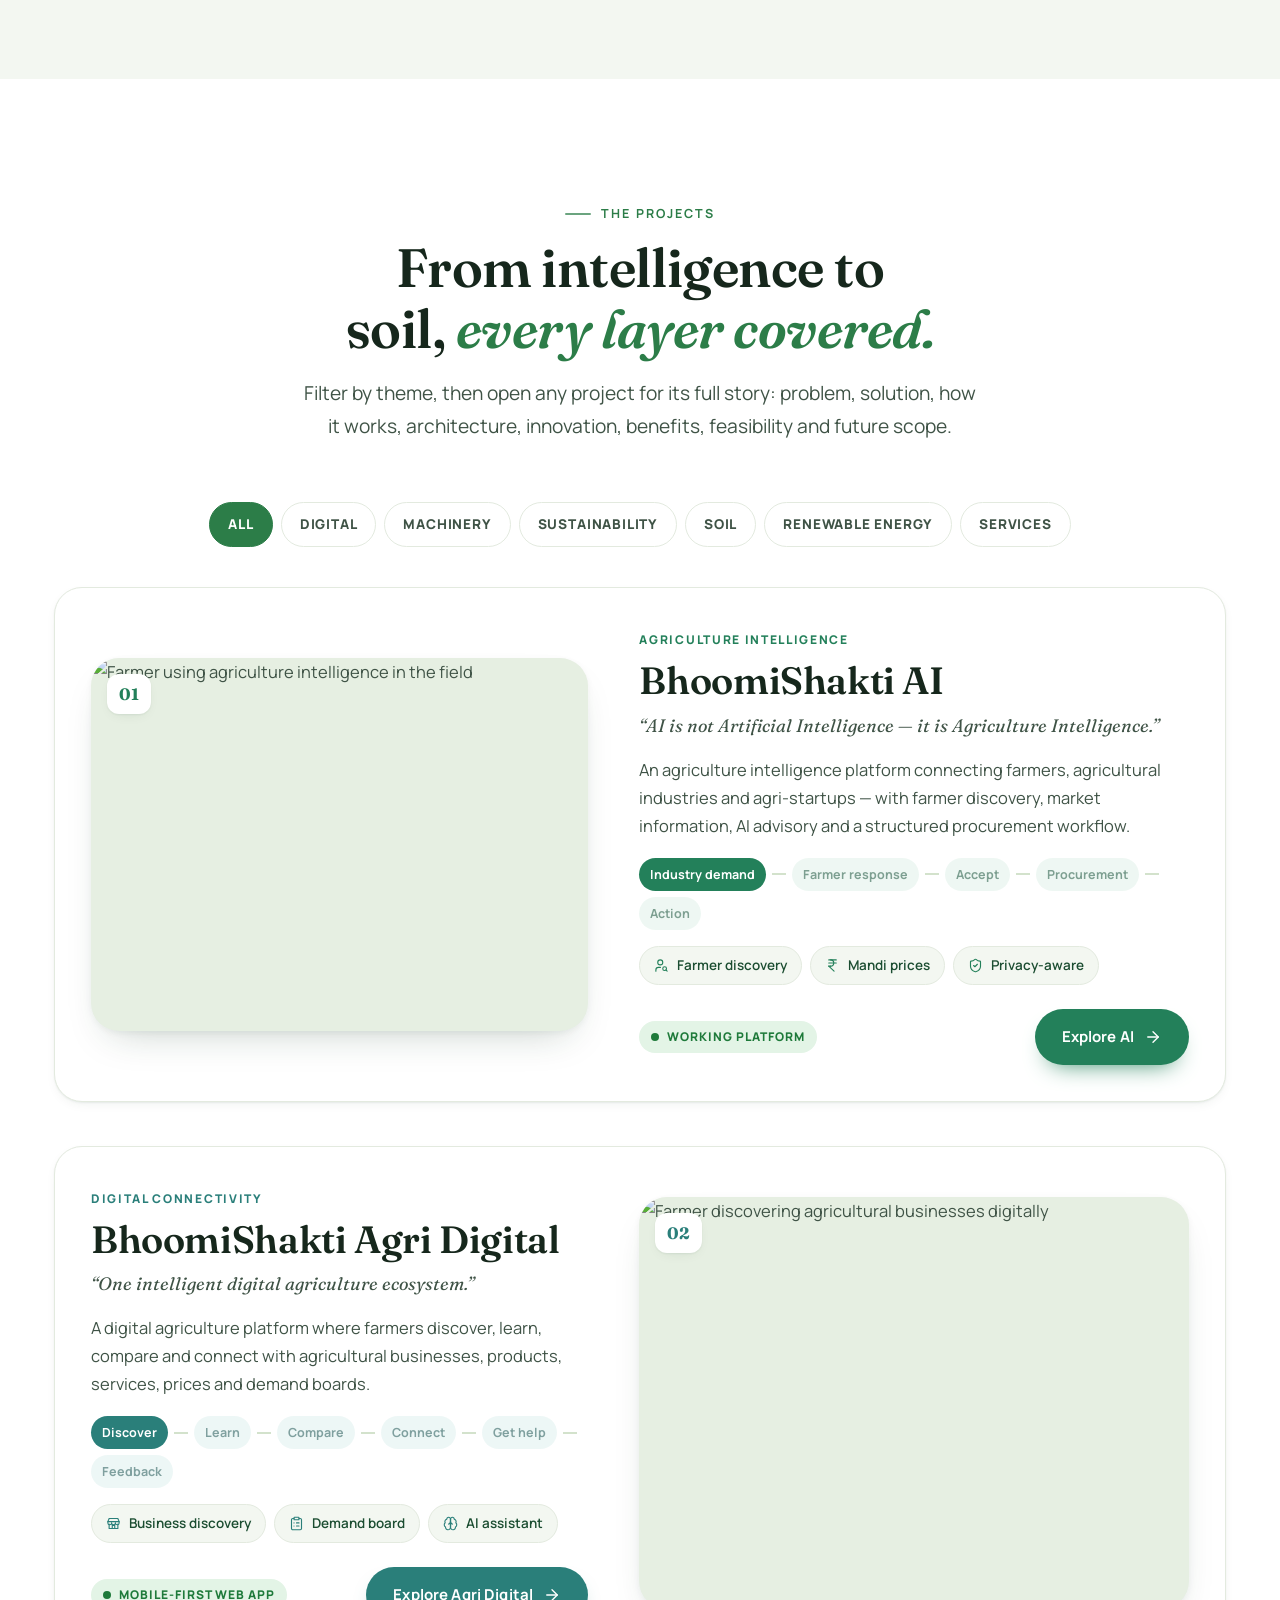
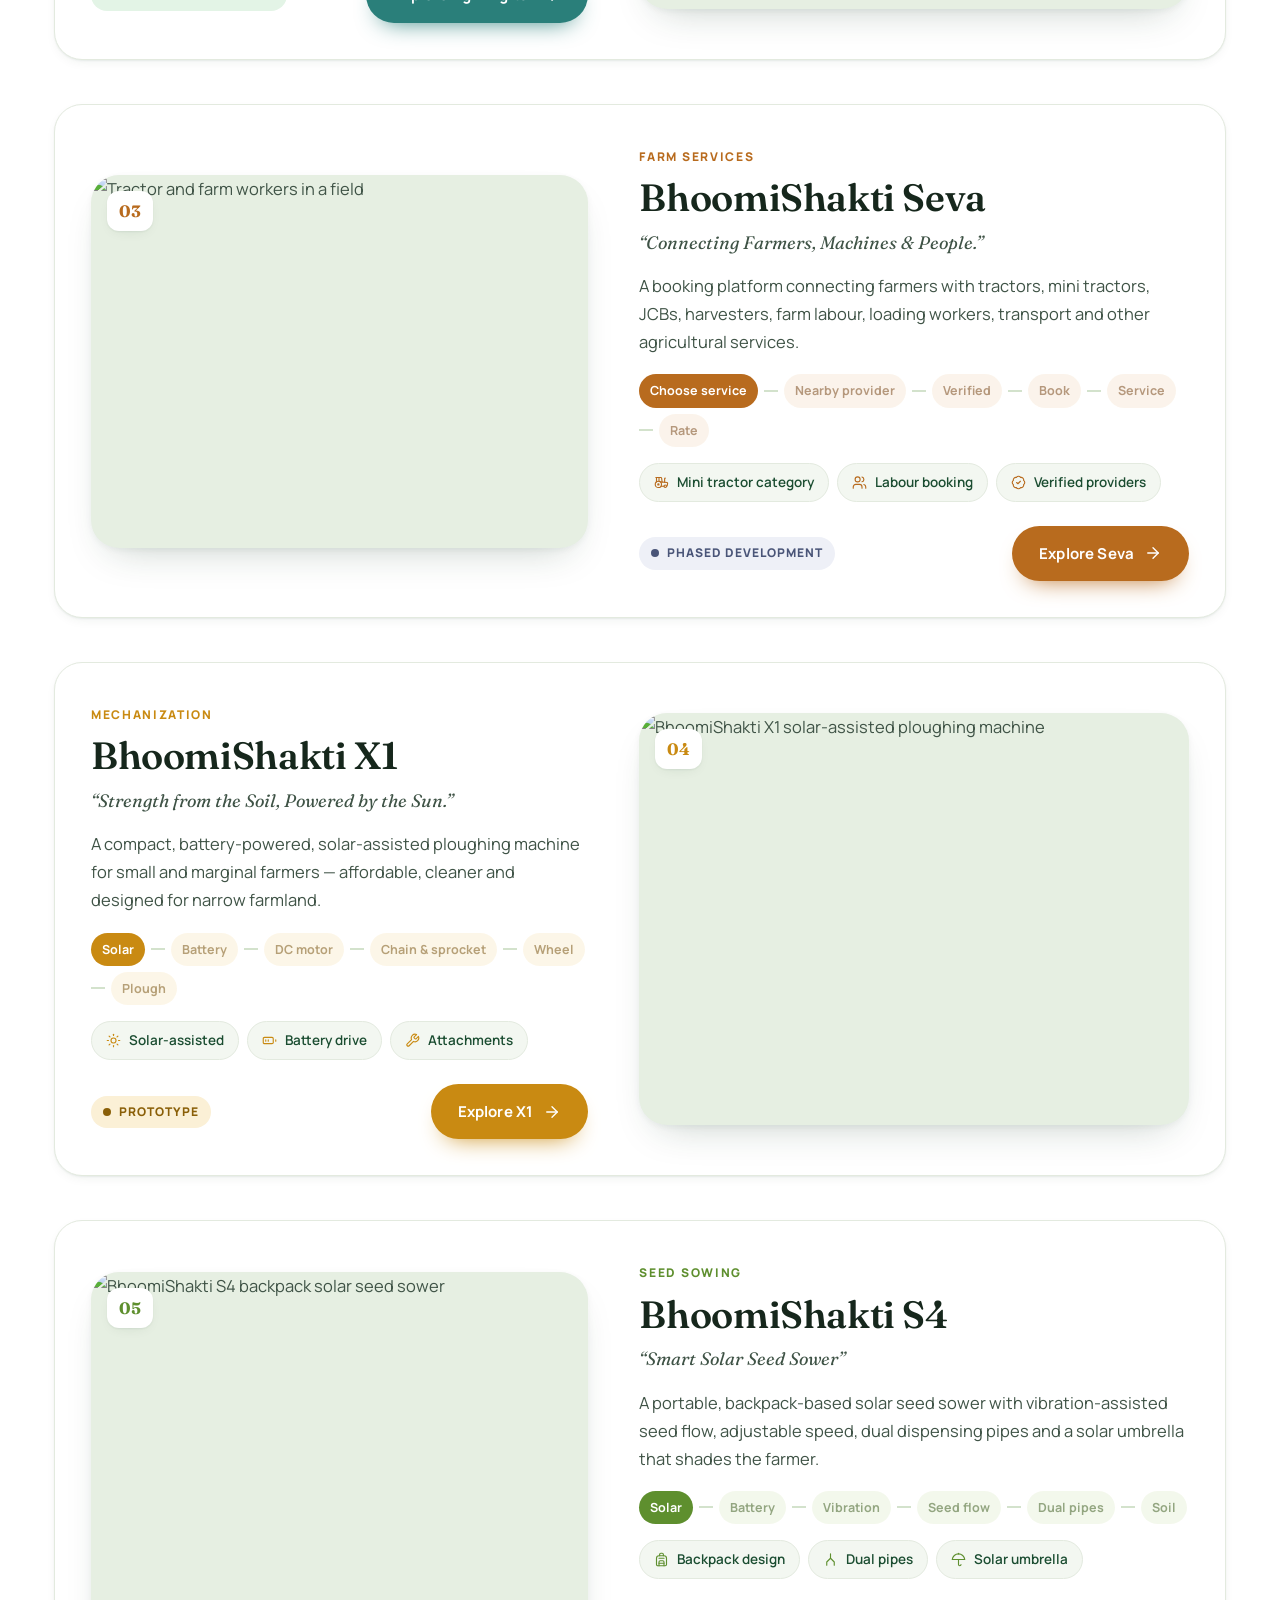
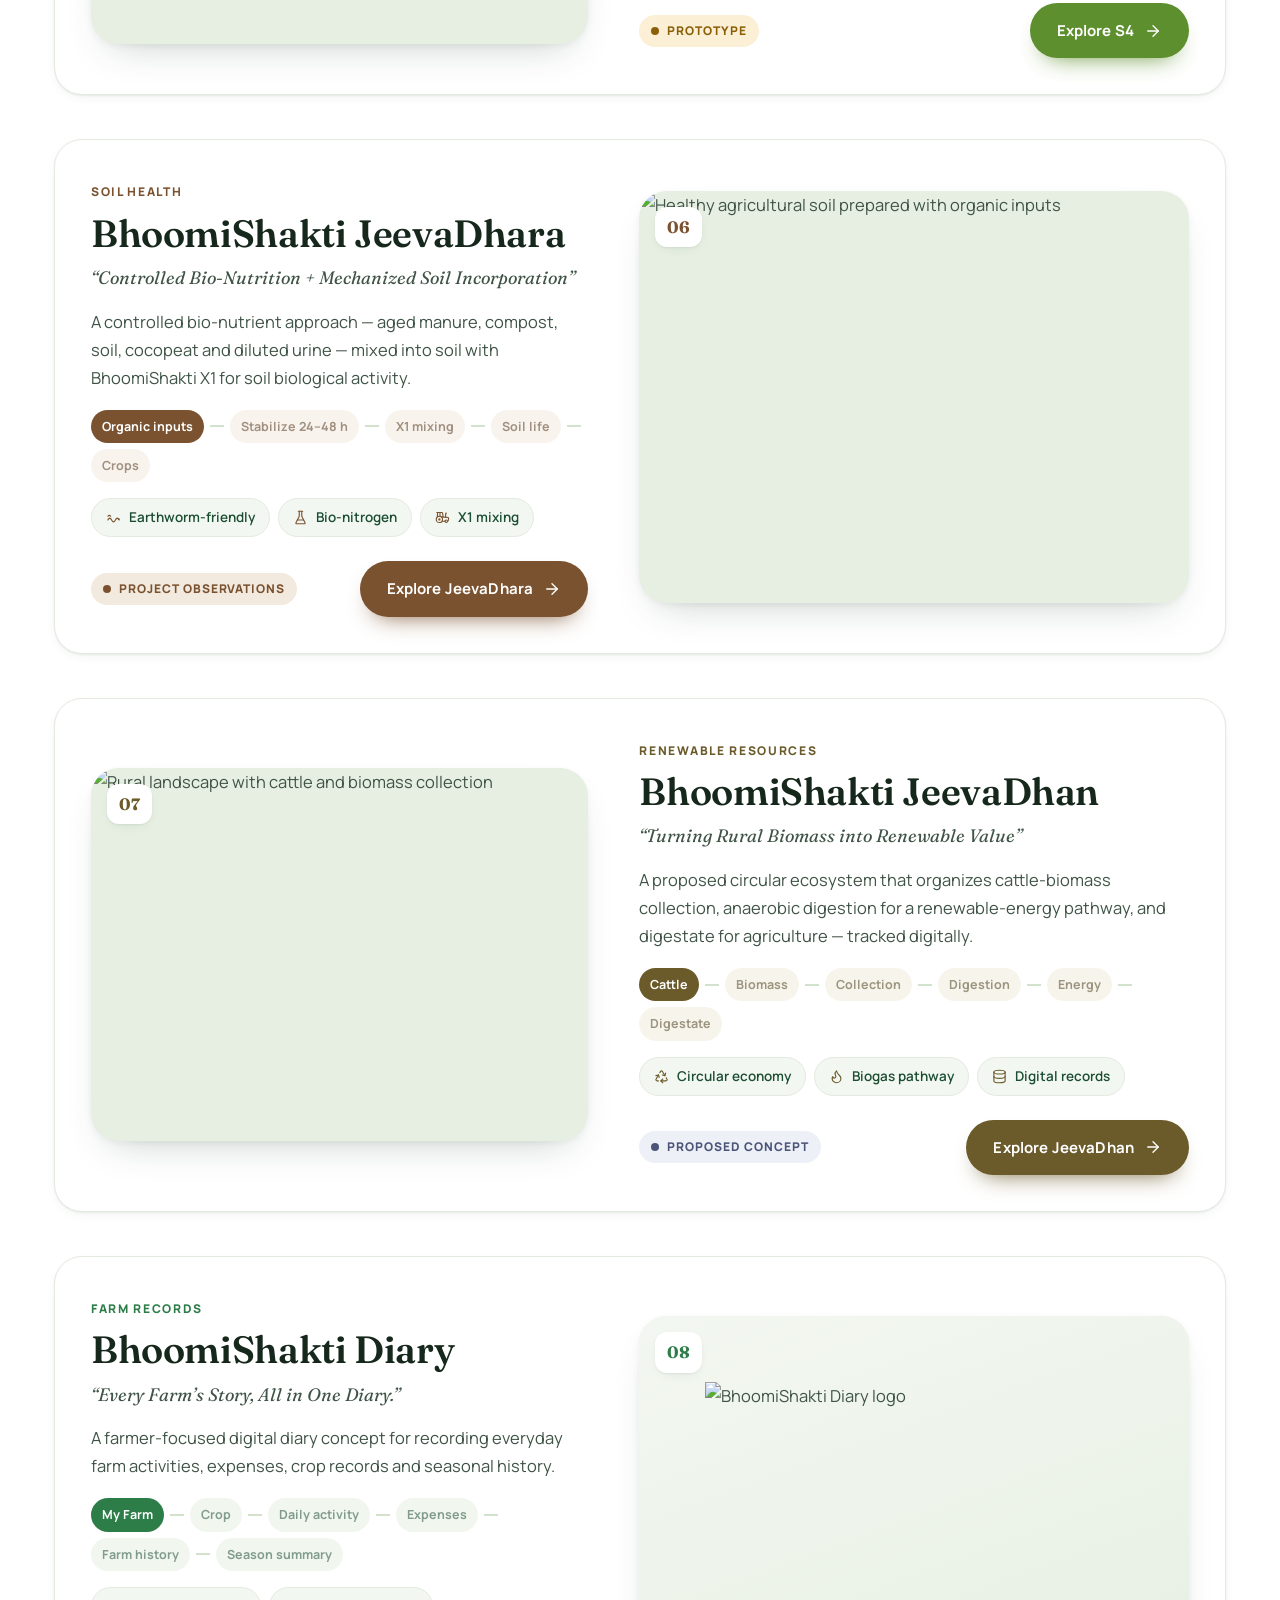
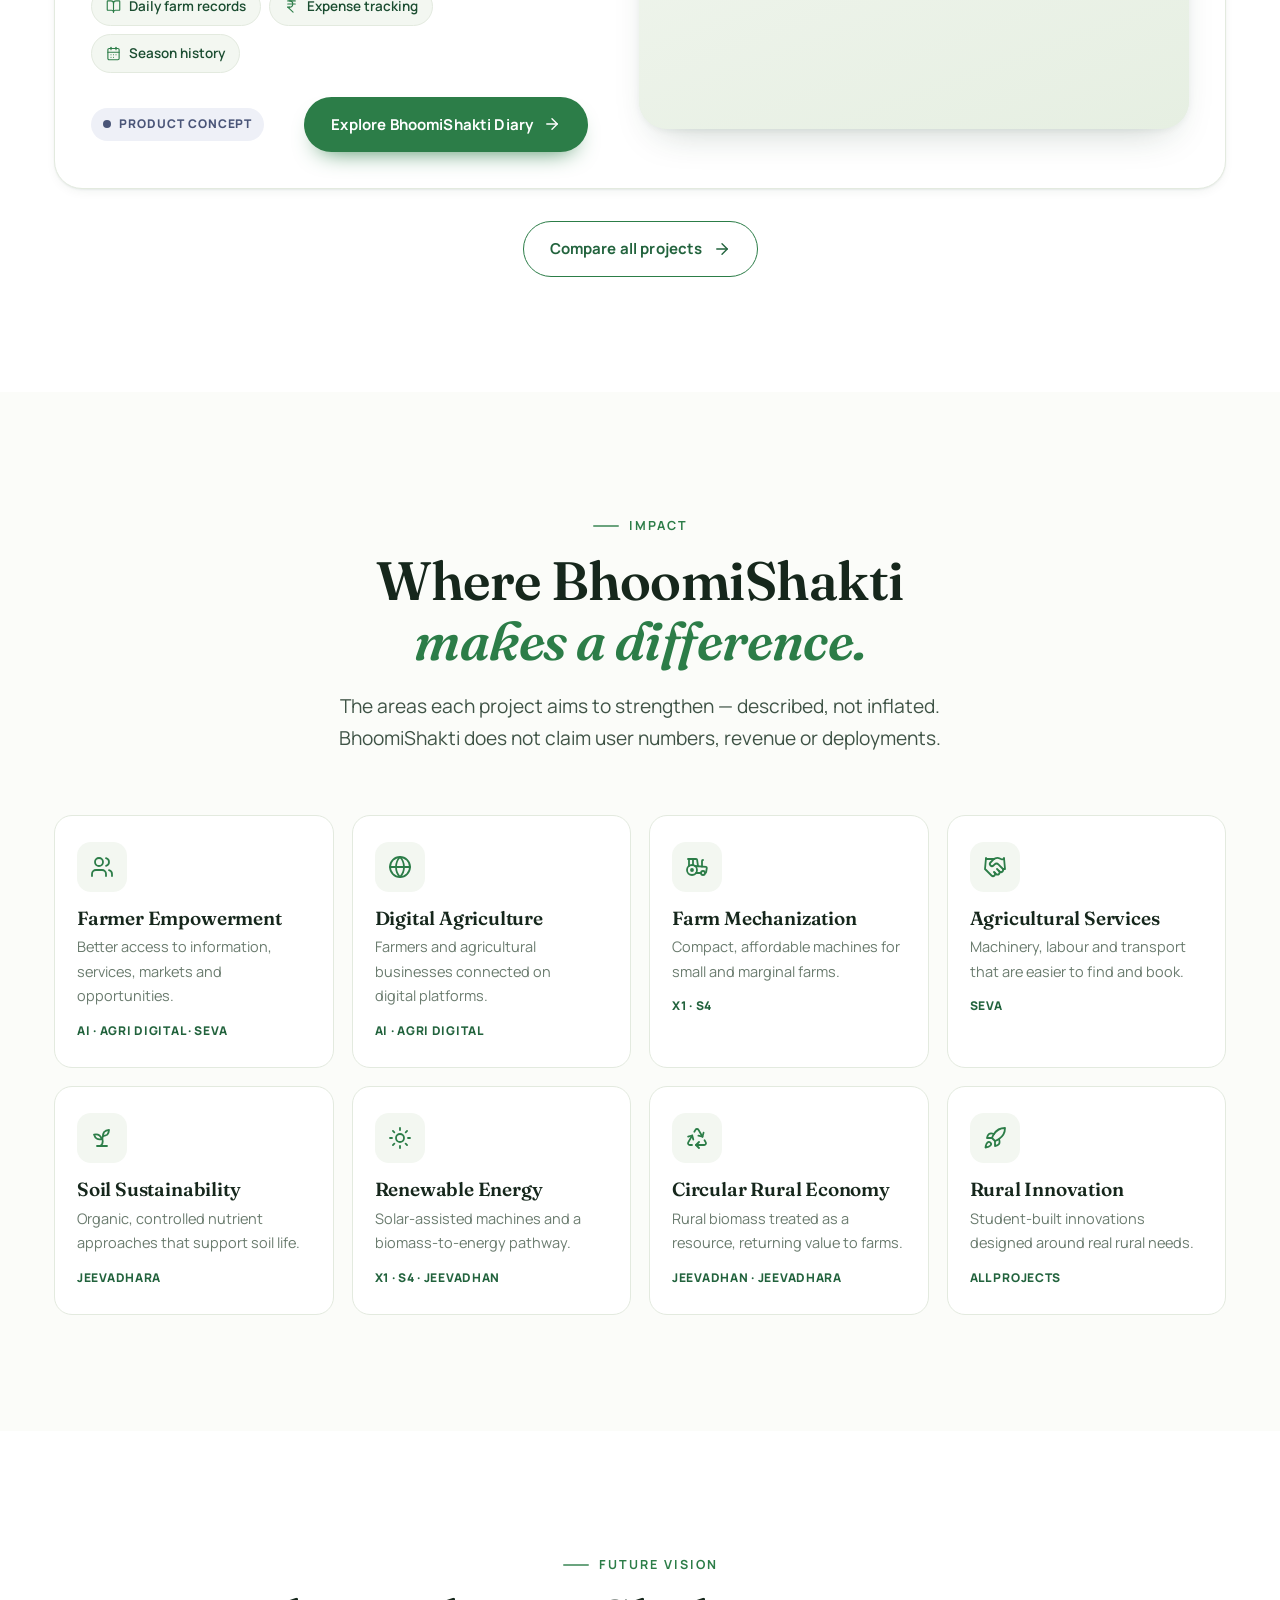
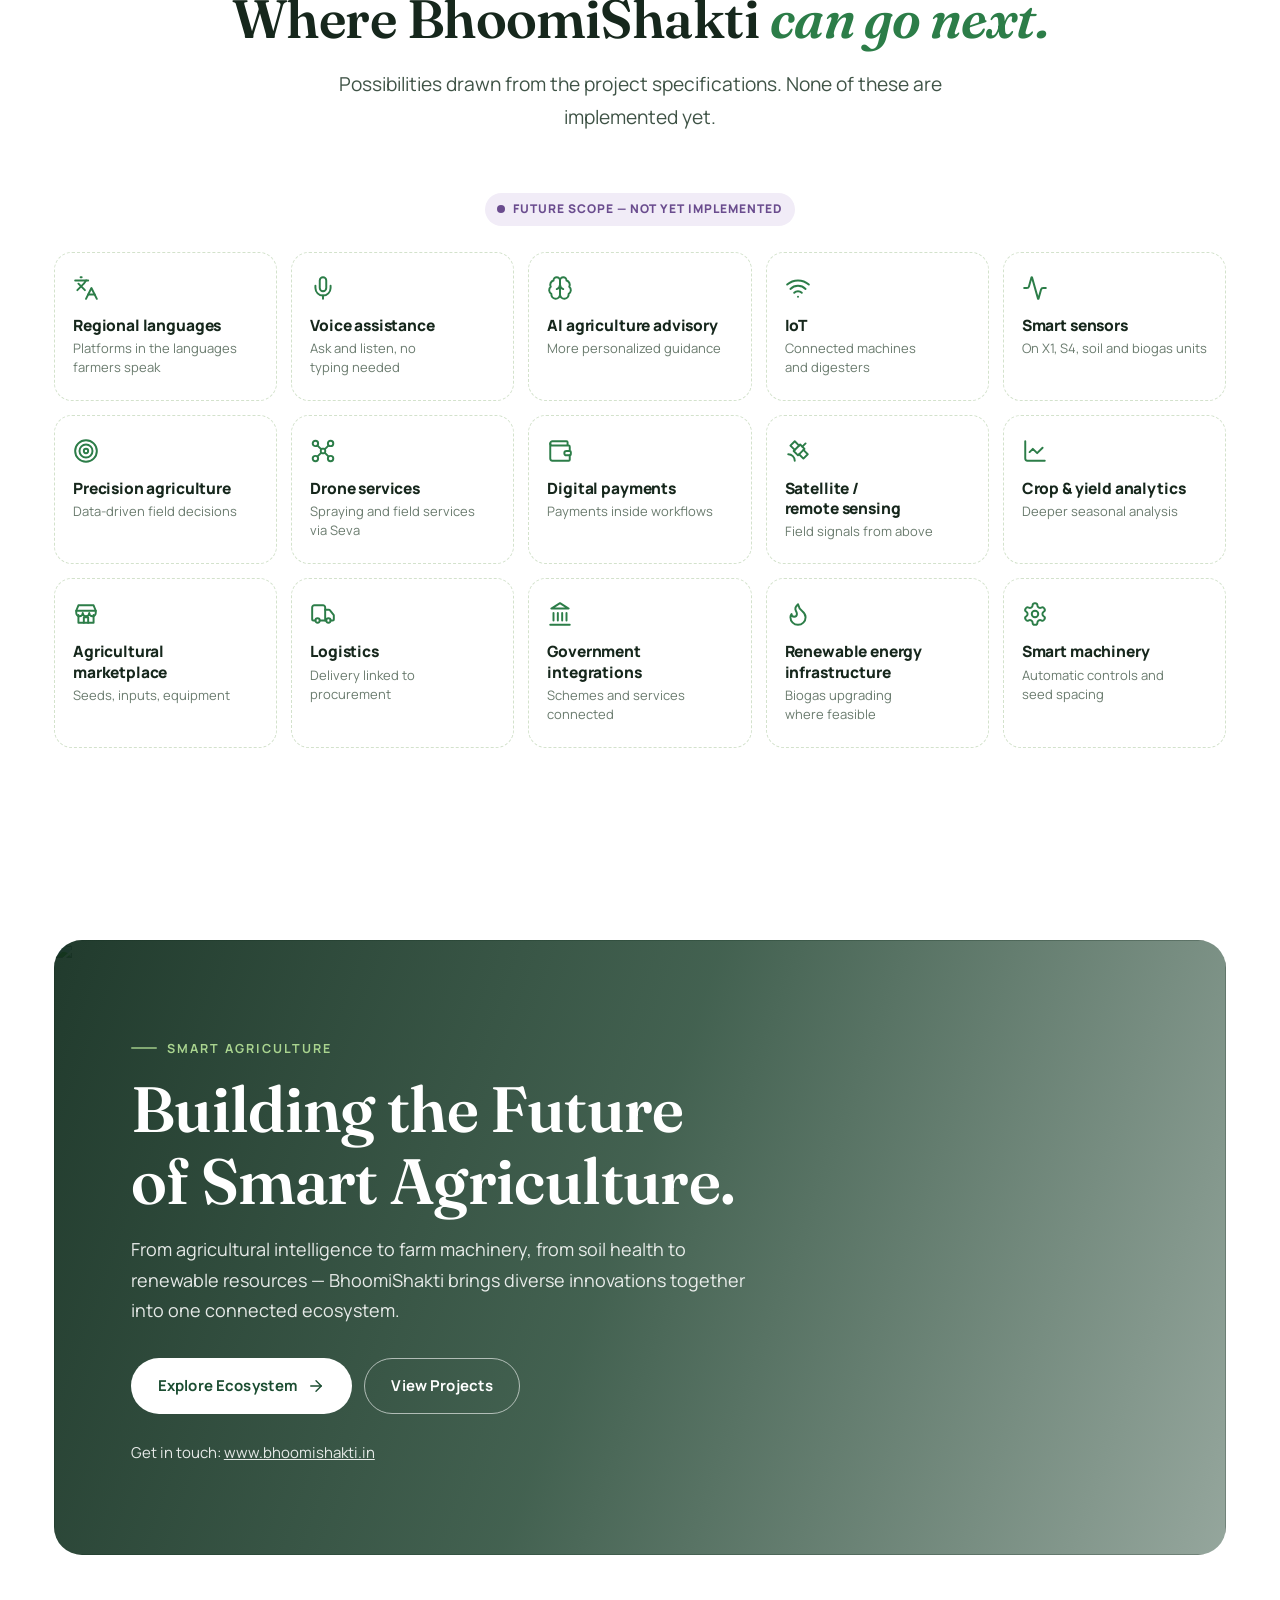
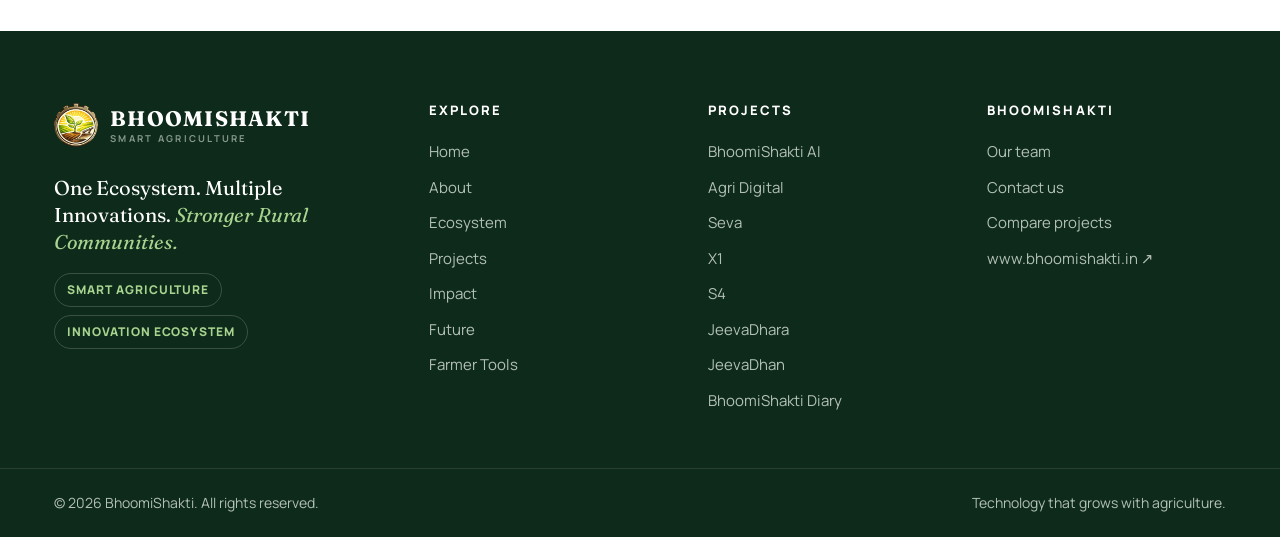
==== commit 2b4f5211: "Update index.html" ====
--- a/index.html
+++ b/index.html
@@ -49,7 +49,7 @@
       <li><a class="nav-link" href="#impact">Impact</a></li>
       <li><a class="nav-link" href="#future">Future</a></li>
       <li><a class="nav-link nav-tools" href="farmer-tools.html">Farmer Tools</a></li>
-       <li><a class="nav-link nav-tools" href="https://cropcare-ai-psi.vercel.app/">BhoomiShakti Crop Care AI</a></li>
+       <!-- <li><a class="nav-link nav-tools" href="https://cropcare-ai-psi.vercel.app/">BhoomiShakti Crop Care AI</a></li> -->
       <li><a class="nav-link" href="team.html">Team</a></li>
       <li><a class="nav-link" href="contact.html">Contact</a></li>
     </ul>
